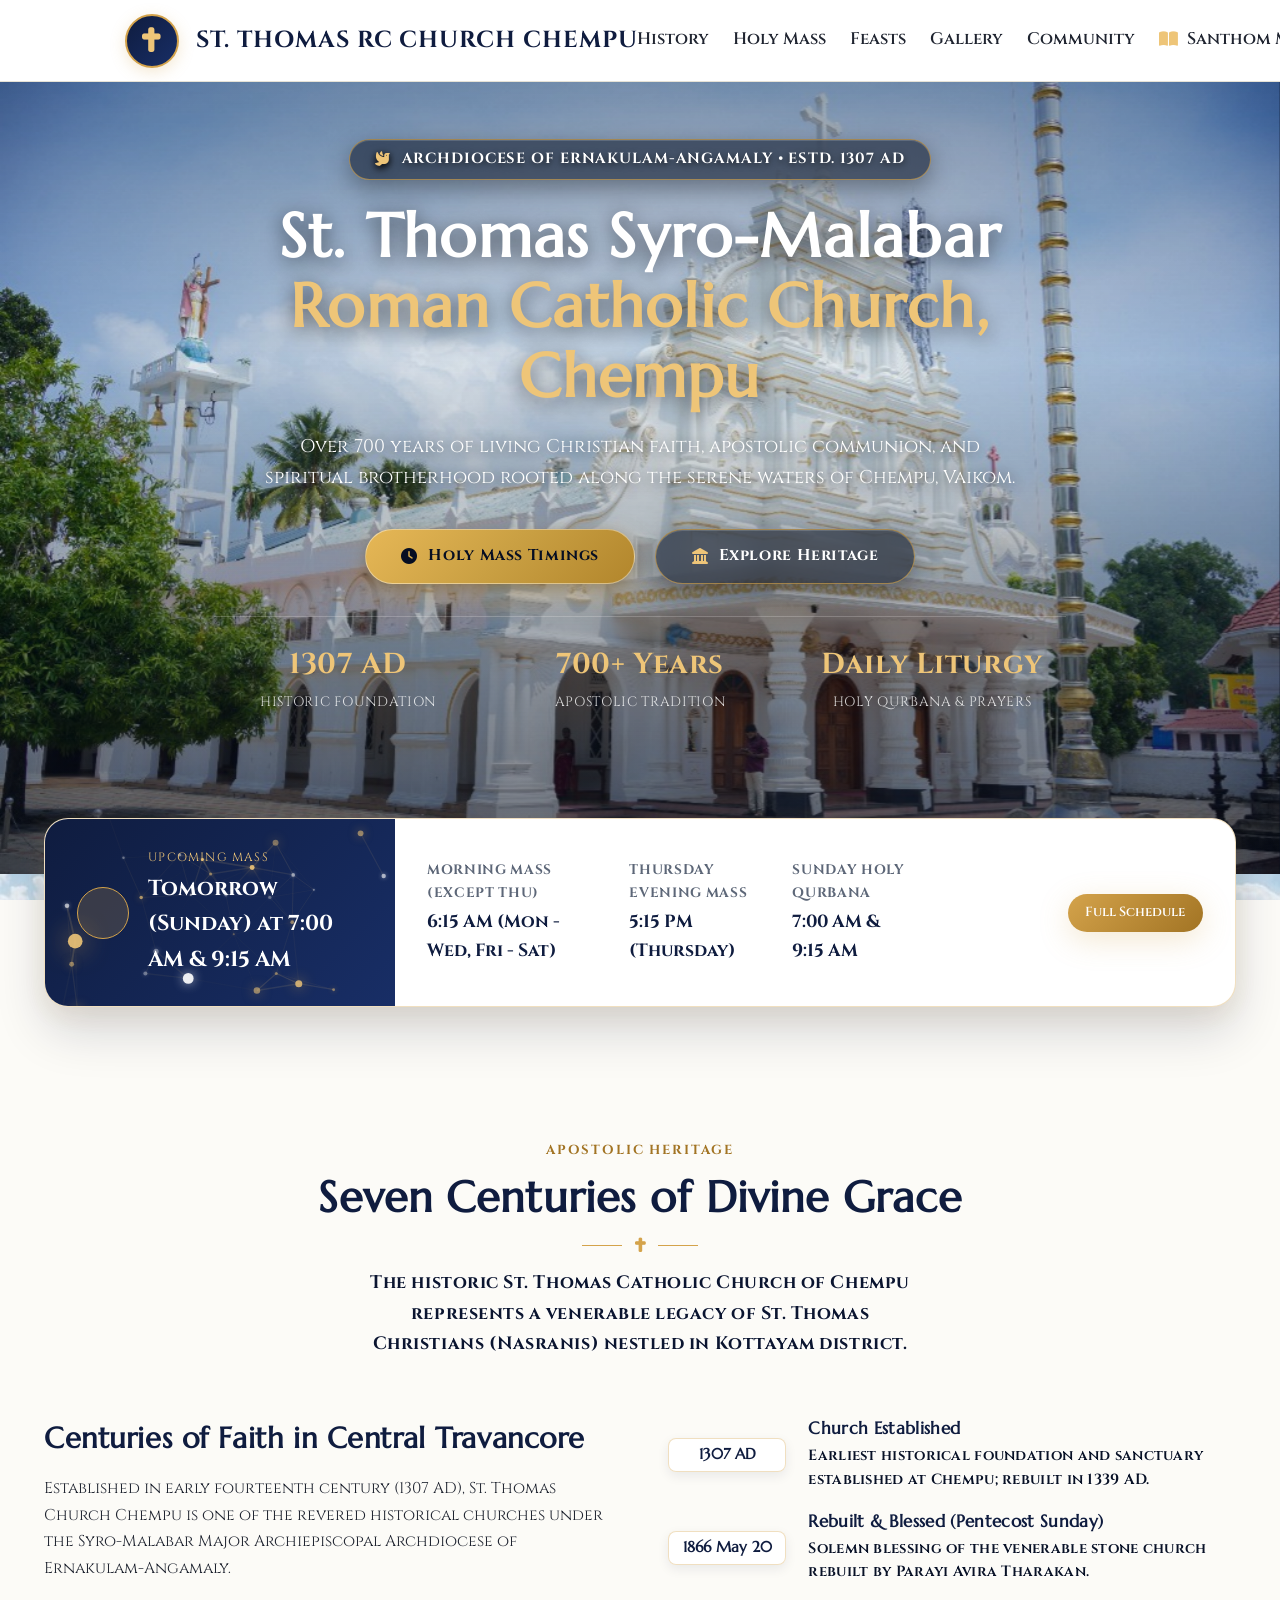
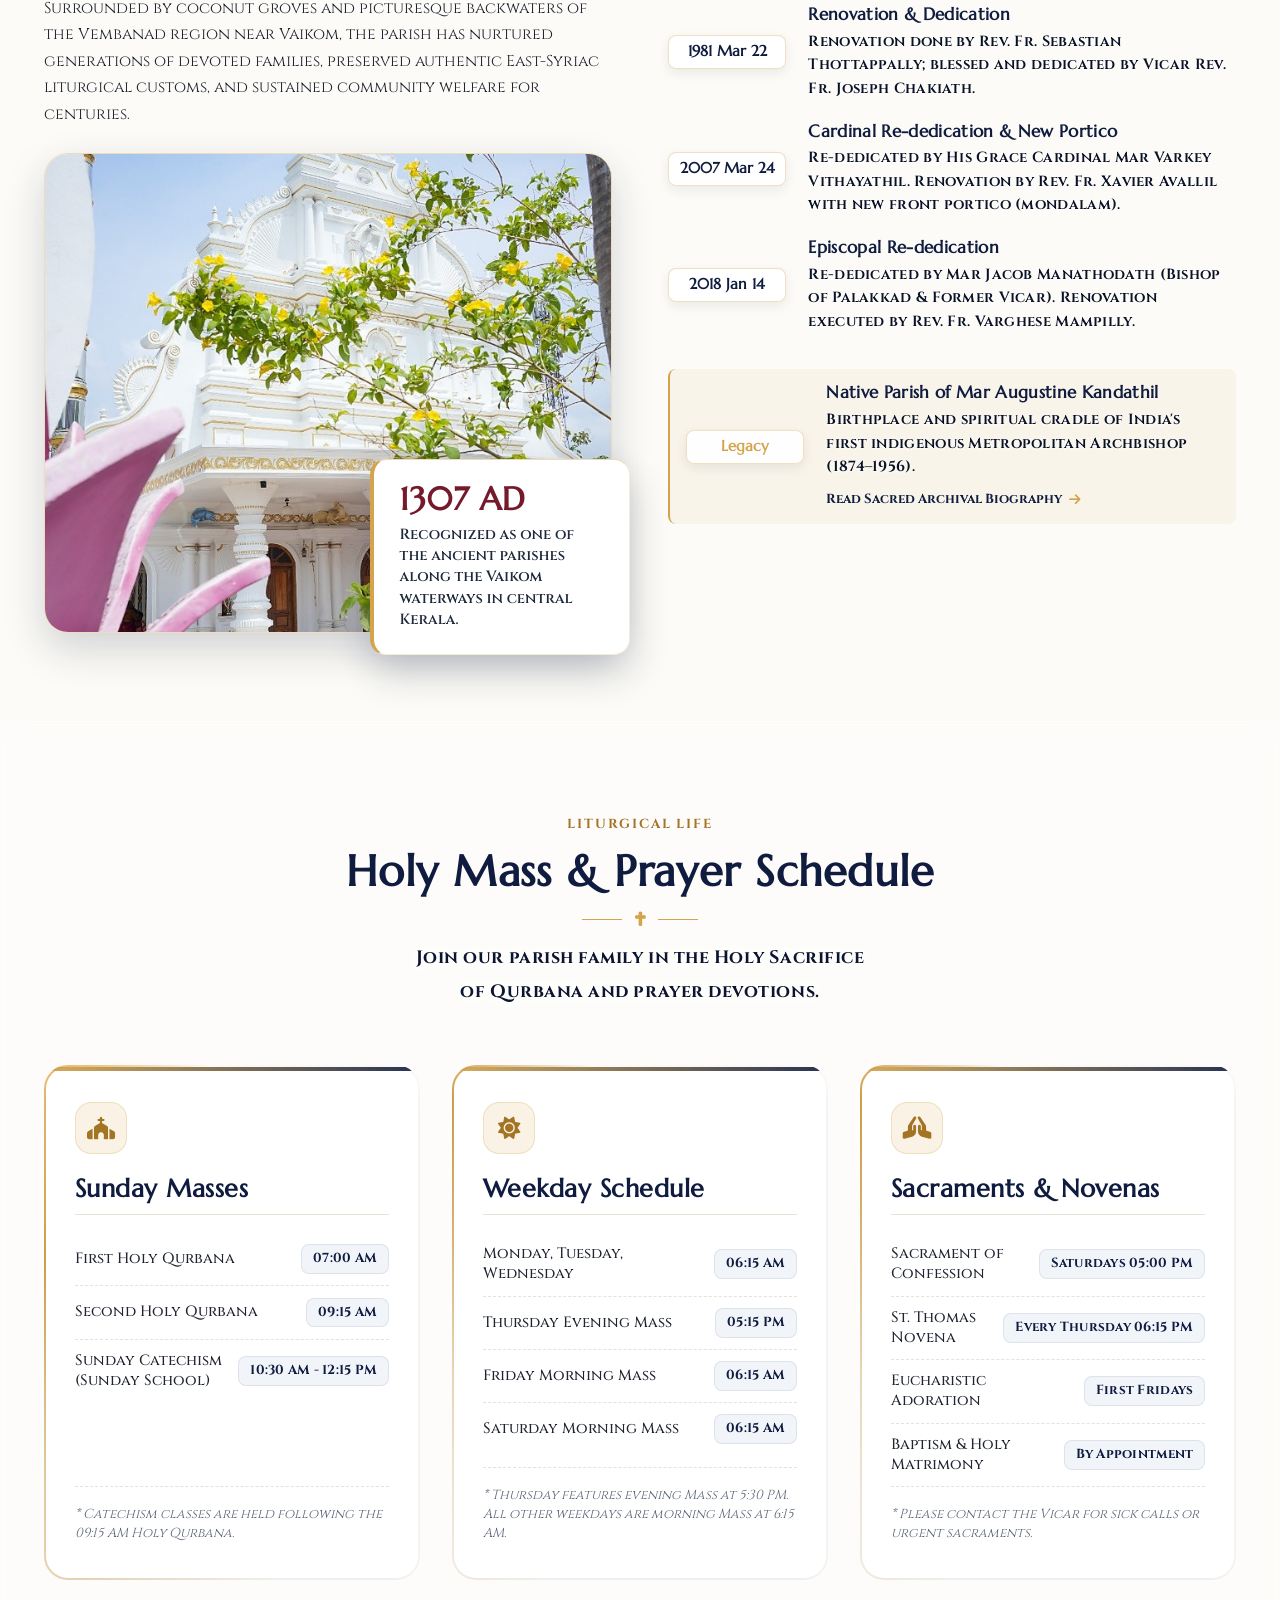
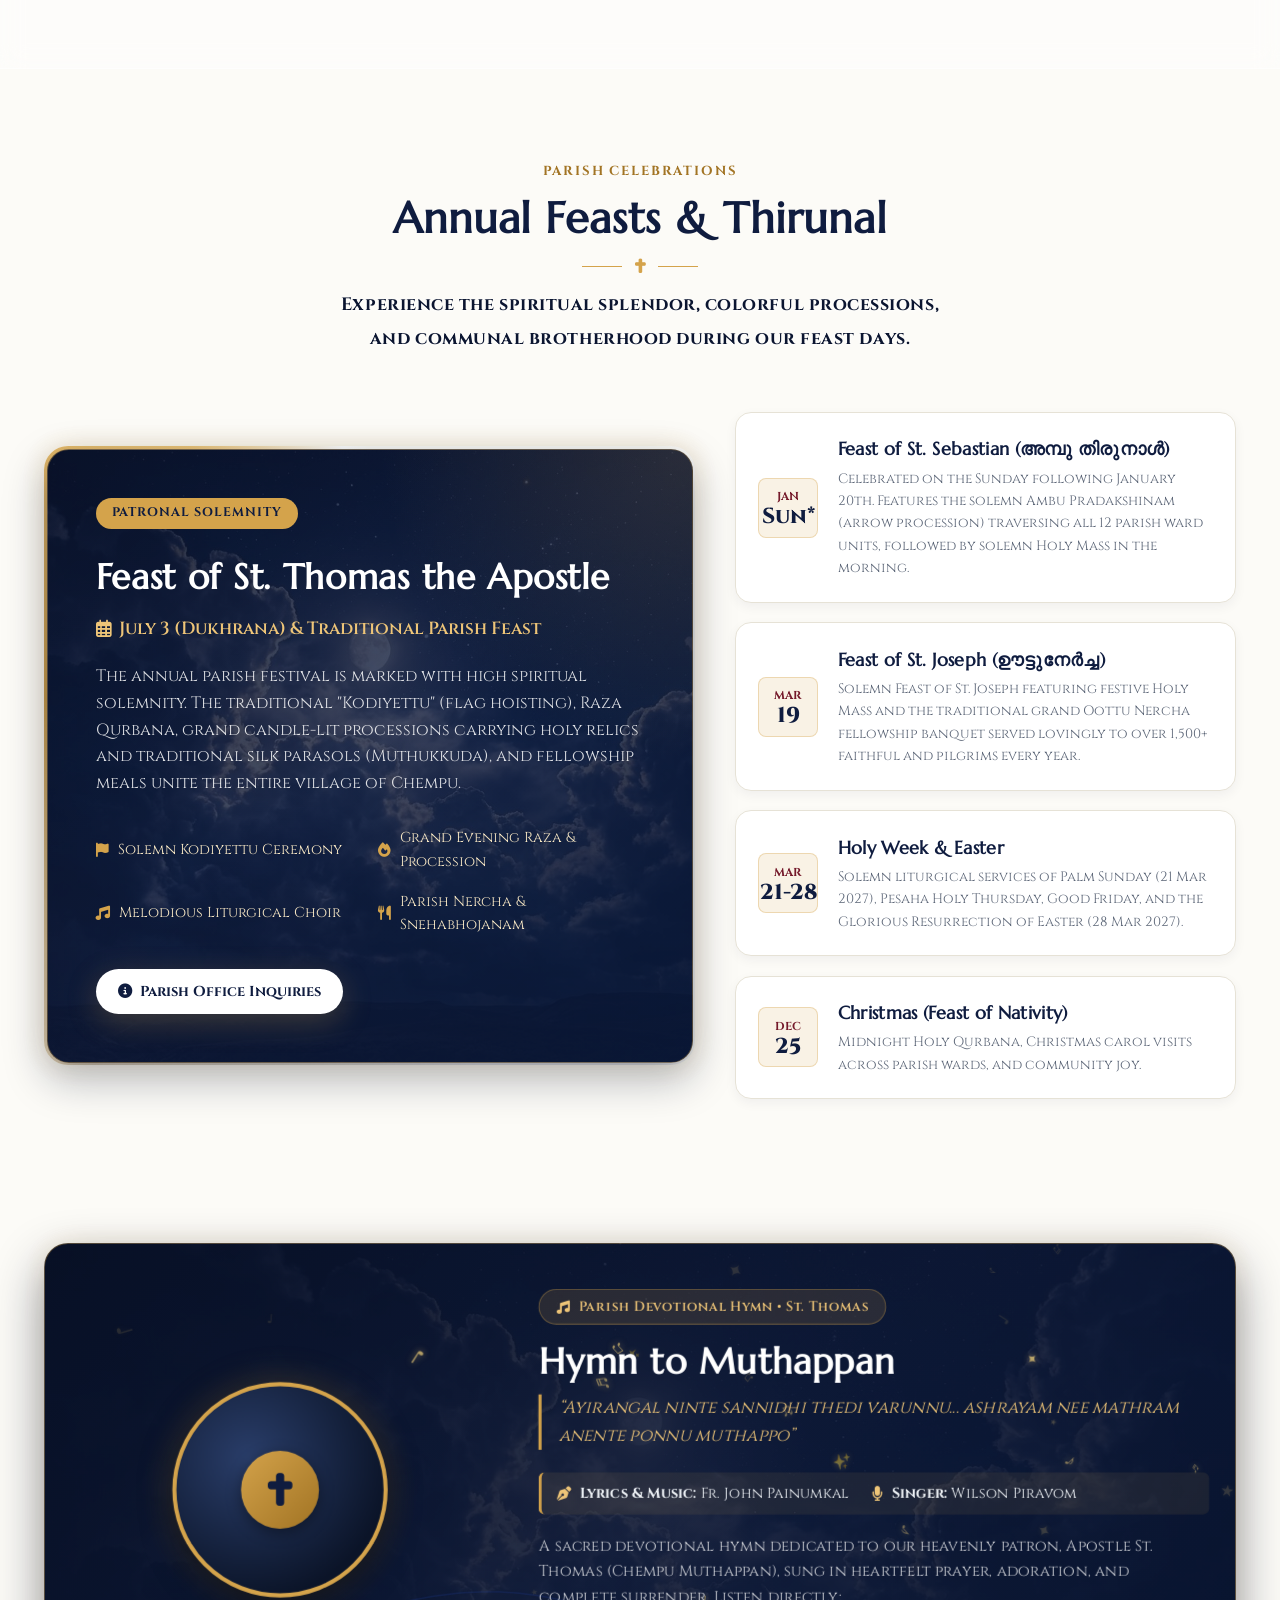
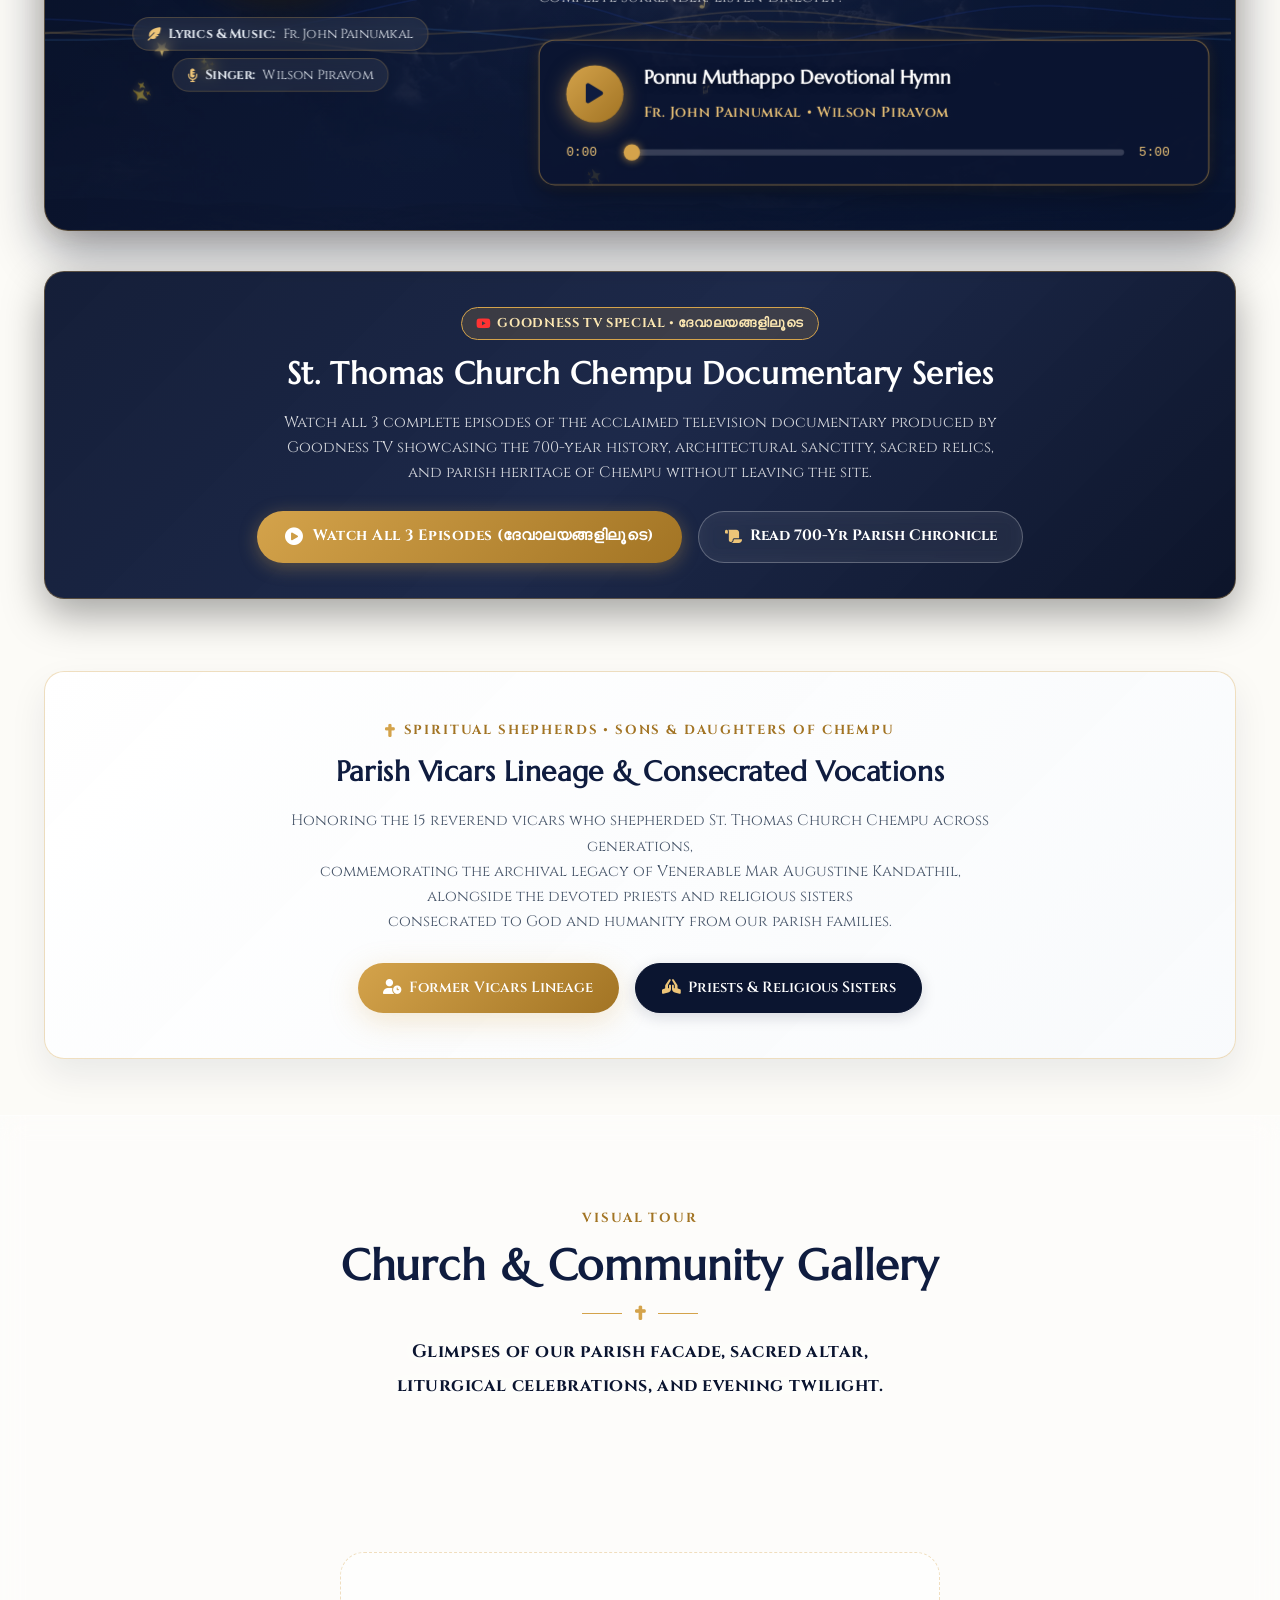
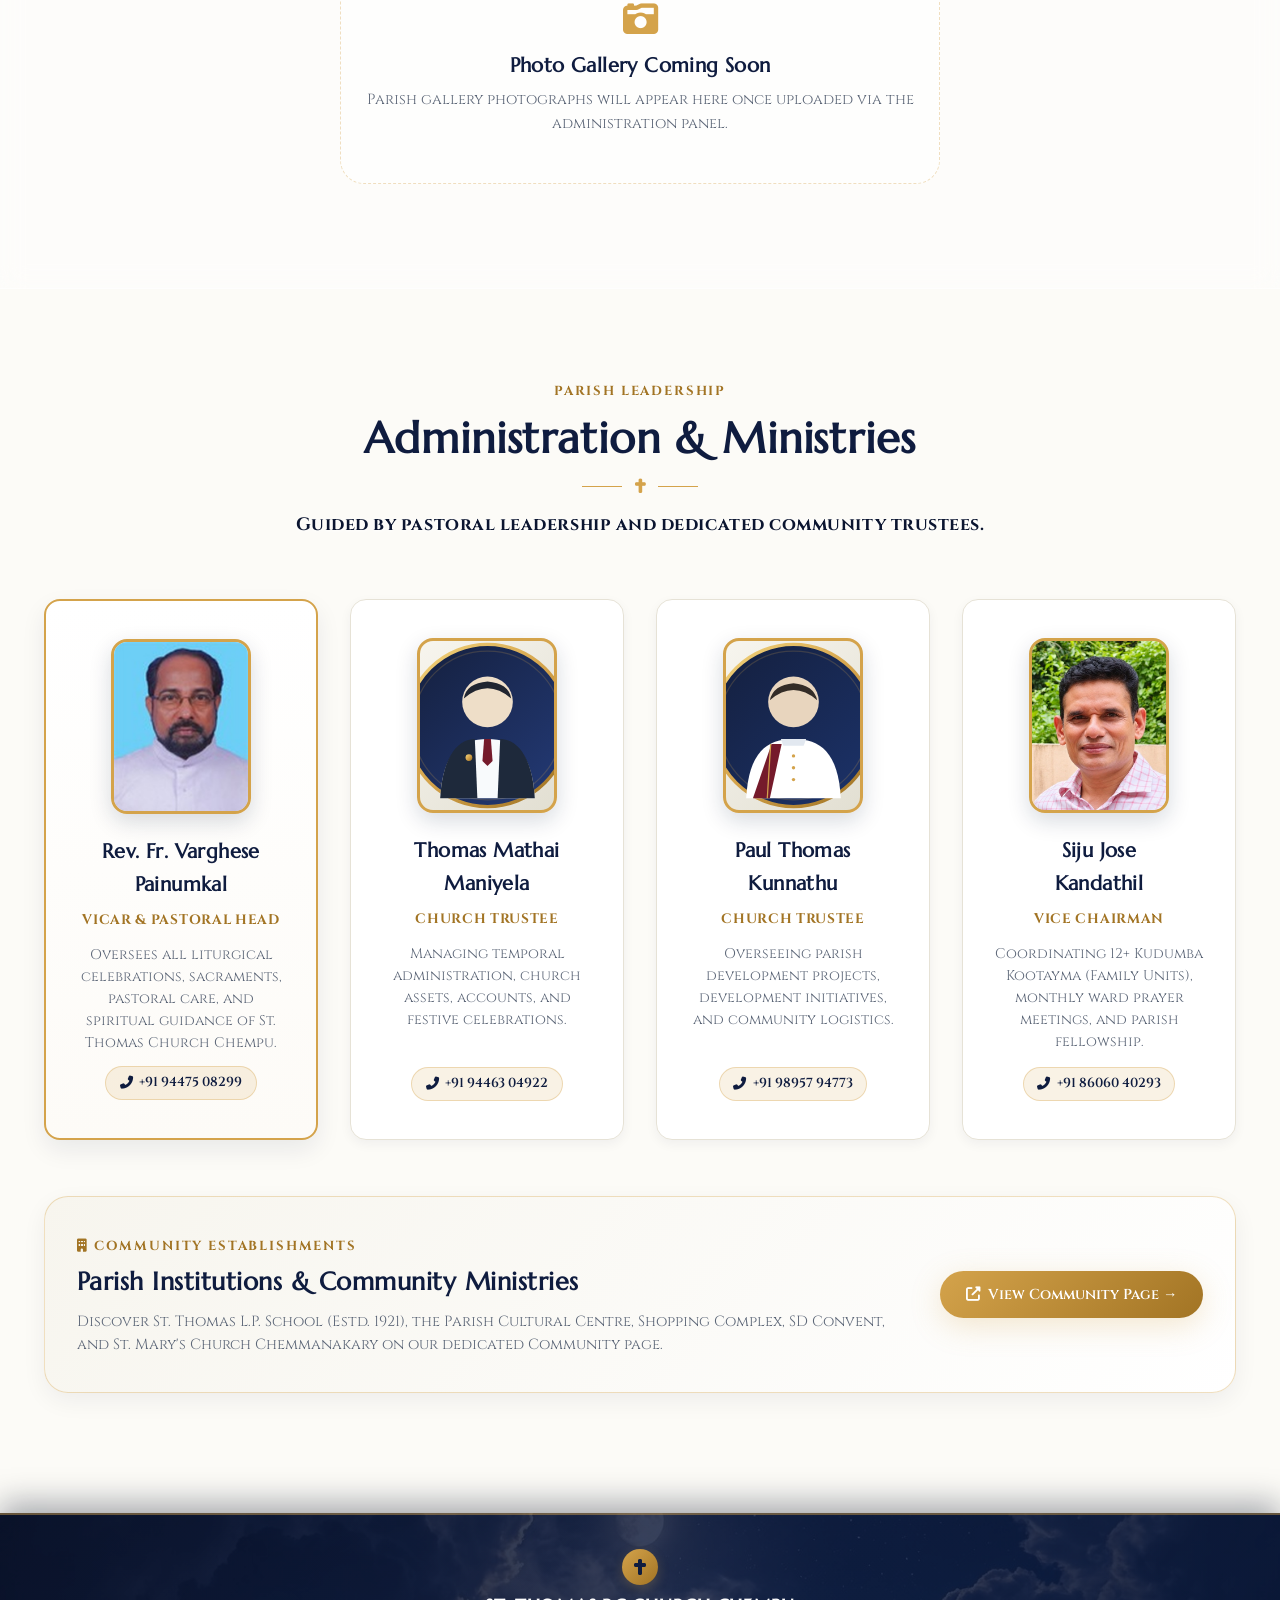
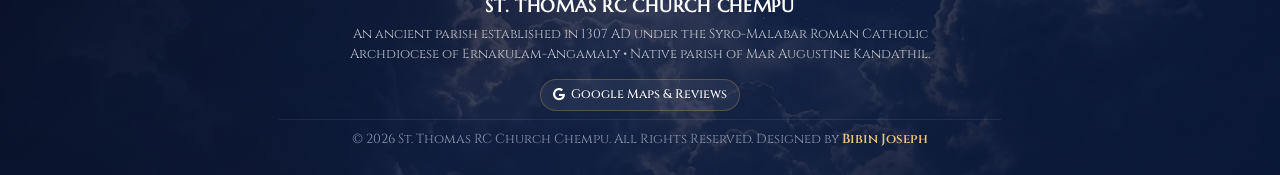
==== index.html @ 7280bea2 "Configure 16:9 responsive panoramic aspect-ratio for St. Mary's Chemmanakary church frame" ====
<!DOCTYPE html>
<html lang="en">
<head>
  <meta charset="UTF-8">
  <meta name="viewport" content="width=device-width, initial-scale=1.0">
  <title>St. Thomas Church Chempu | Syro-Malabar Roman Catholic Church (Est. 1307 AD)</title>
  <link rel="icon" type="image/svg+xml" href="assets/images/favicon.svg">
  <meta name="description" content="Official website of St. Thomas Syro-Malabar Roman Catholic Church, Chempu, Vaikom, Kottayam, Kerala. Discover our 700+ year heritage, Holy Mass timings, feasts, and parish community.">
  <meta name="keywords" content="St Thomas Church Chempu, Chempu Palli, Syro Malabar Roman Catholic Church Chempu, Vaikom church, Ernakulam Angamaly Archdiocese, Holy Mass timings Chempu, Mar Augustine Kandathil">
  <link rel="canonical" href="https://stthomasrcchurchchempu.in/">

  <!-- Open Graph & Social Cards for AI & Social Previews -->
  <meta property="og:type" content="website">
  <meta property="og:site_name" content="St. Thomas RC Church Chempu">
  <meta property="og:title" content="St. Thomas Church Chempu | Syro-Malabar Catholic Church (Estd. 1307 AD)">
  <meta property="og:description" content="Official website of St. Thomas Syro-Malabar Roman Catholic Church, Chempu, Vaikom, Kottayam, Kerala (Archdiocese of Ernakulam-Angamaly). Discover 700+ years of apostolic heritage, Holy Mass timings, and parish life.">
  <meta property="og:url" content="https://stthomasrcchurchchempu.in/">
  <meta property="og:image" content="https://stthomasrcchurchchempu.in/assets/images/st_thomas_chempu_church_facade_v3.jpg">
  <meta name="twitter:card" content="summary_large_image">
  <meta name="twitter:title" content="St. Thomas Church Chempu | Estd. 1307 AD">
  <meta name="twitter:description" content="Discover our 700+ years of living apostolic Christian faith, Holy Mass timings, feasts, and parish community along the serene waters of Chempu, Vaikom.">
  <meta name="twitter:image" content="https://stthomasrcchurchchempu.in/assets/images/st_thomas_chempu_church_facade_v3.jpg">

  <!-- AI & Search Engine Structured Data (JSON-LD Schema.org) -->
  <script type="application/ld+json">
  {
    "@context": "https://schema.org",
    "@graph": [
      {
        "@type": "Church",
        "@id": "https://stthomasrcchurchchempu.in/#church",
        "name": "St. Thomas Syro-Malabar Roman Catholic Church, Chempu",
        "alternateName": [
          "Chempu Palli",
          "St. Thomas Church Chempu",
          "ചെമ്പ് സെന്റ് തോമസ് പള്ളി",
          "Chempu Muthappan Church"
        ],
        "url": "https://stthomasrcchurchchempu.in/",
        "logo": "https://stthomasrcchurchchempu.in/assets/images/church_crest.png",
        "image": "https://stthomasrcchurchchempu.in/assets/images/st_thomas_chempu_church_facade_v3.jpg",
        "description": "Historical Syro-Malabar Catholic parish established in 1307 AD under the Archdiocese of Ernakulam-Angamaly, birthplace of Mar Augustine Kandathil, the first indigenous Metropolitan Archbishop of India.",
        "foundingDate": "1307",
        "telephone": "+91-4829-273176",
        "address": {
          "@type": "PostalAddress",
          "streetAddress": "Chempu P.O.",
          "addressLocality": "Vaikom",
          "addressRegion": "Kerala",
          "postalCode": "686615",
          "addressCountry": "IN"
        },
        "geo": {
          "@type": "GeoCoordinates",
          "latitude": "9.8055",
          "longitude": "76.3885"
        },
        "containedInPlace": {
          "@type": "AdministrativeArea",
          "name": "Archdiocese of Ernakulam-Angamaly"
        },
        "openingHoursSpecification": [
          {
            "@type": "OpeningHoursSpecification",
            "dayOfWeek": ["Sunday"],
            "opens": "06:30",
            "closes": "12:30",
            "description": "Sunday Holy Qurbana at 7:00 AM & 9:15 AM; Sunday School till 12:15 PM"
          },
          {
            "@type": "OpeningHoursSpecification",
            "dayOfWeek": ["Monday", "Tuesday", "Wednesday", "Friday", "Saturday"],
            "opens": "06:00",
            "closes": "07:30",
            "description": "Daily Holy Qurbana at 6:15 AM"
          },
          {
            "@type": "OpeningHoursSpecification",
            "dayOfWeek": ["Thursday"],
            "opens": "16:45",
            "closes": "19:00",
            "description": "Evening Holy Qurbana at 5:15 PM followed by Novena to Apostle St. Thomas at 6:15 PM"
          }
        ],
        "hasPart": [
          {
            "@type": "EducationalOrganization",
            "name": "St. Thomas LP School Chempu",
            "foundingDate": "1912"
          },
          {
            "@type": "Place",
            "name": "Sisters of the Destitute (SD) St. Joseph's Convent",
            "foundingDate": "1971"
          }
        ]
      },
      {
        "@type": "WebSite",
        "@id": "https://stthomasrcchurchchempu.in/#website",
        "url": "https://stthomasrcchurchchempu.in/",
        "name": "St. Thomas Church Chempu Official Portal",
        "publisher": {
          "@id": "https://stthomasrcchurchchempu.in/#church"
        },
        "inLanguage": ["en", "ml"]
      }
    ]
  }
  </script>

  <!-- Google Fonts (Curated Majestic Serifs & Modern Sans) -->
  <link rel="preconnect" href="https://fonts.googleapis.com">
  <link rel="preconnect" href="https://fonts.gstatic.com" crossorigin>
  <link href="https://fonts.googleapis.com/css2?family=Cinzel:wght@500;600;700;800;900&family=Cinzel+Decorative:wght@700&family=Cormorant+Garamond:ital,wght@0,500;0,600;0,700;1,400&family=EB+Garamond:ital,wght@0,500;0,600;0,700;1,400&family=Inter:wght@400;500;600;700&family=Lora:ital,wght@0,500;0,600;0,700;1,400&family=Marcellus&family=Merriweather:ital,wght@0,400;0,700;1,300&family=Montserrat:wght@400;500;600;700;800&family=Outfit:wght@400;500;600;700&family=Playfair+Display:ital,wght@0,600;0,700;0,800;1,400&family=Plus+Jakarta+Sans:wght@300;400;500;600;700&family=Poppins:wght@400;500;600;700&family=Raleway:wght@400;500;600;700&display=swap" rel="stylesheet">

  <!-- Font Awesome Icons -->
  <link rel="stylesheet" href="https://cdnjs.cloudflare.com/ajax/libs/font-awesome/6.5.1/css/all.min.css" integrity="sha512-DTOQO9RWCH3ppGqcWaEA1BIZOC6xxalwEsw9c2QQeAIftl+Vegovlnee1c9QX4TctnWMn13TZye+giMm8e2LwA==" crossorigin="anonymous" referrerpolicy="no-referrer" />

  <!-- Anti-cache meta headers -->
  <meta http-equiv="Cache-Control" content="no-cache, no-store, must-revalidate">
  <meta http-equiv="Pragma" content="no-cache">
  <meta http-equiv="Expires" content="0">

  <!-- Security Meta Headers -->
  <meta http-equiv="X-Content-Type-Options" content="nosniff">
  <meta http-equiv="X-XSS-Protection" content="1; mode=block">
  <meta name="referrer" content="strict-origin-when-cross-origin">

  <!-- Custom Stylesheets -->
  <link rel="stylesheet" href="assets/style.css?v=1795843900">
  <link rel="stylesheet" href="assets/themes.css?v=25">
</head>
<body class="index-page">

  <!-- Sticky Header -->
  <header class="main-header" id="mainHeader">
    <div class="container header-inner">
      <a href="#home" class="church-brand" aria-label="ST. THOMAS RC CHURCH CHEMPU">
        <div class="church-emblem">
          <i class="fas fa-cross"></i>
        </div>
        <div class="brand-text">
          <h1>ST. THOMAS RC CHURCH CHEMPU</h1>
        </div>
      </a>

      <!-- Desktop & Mobile Navigation Links -->
      <nav aria-label="Main Navigation">
        <ul class="nav-links" id="navLinks">
          <li><a href="#about">History</a></li>
          <li><a href="#mass-timings">Holy Mass</a></li>
          <li><a href="#feasts">Feasts</a></li>
          <li><a href="#gallery">Gallery</a></li>
          <li><a href="community">Community</a></li>
          <li><a href="magazine" title="Santhom Maria Parish Magazine"><i class="fas fa-book-open" style="margin-right: 5px; color: var(--gold-glow);"></i>Santhom Maria</a></li>
          <li><a href="contact">Contact</a></li>
        </ul>
      </nav>

      <div class="header-actions">
        <button class="mobile-nav-toggle" id="mobileNavToggle" aria-label="Toggle navigation menu">
          <i class="fas fa-bars"></i>
        </button>
      </div>
    </div>
  </header>

  <!-- Hero Section with Authentic Church Facade (Classic Original Full-Bleed View) -->
  <section class="hero-section" id="home">
    <img src="assets/images/st_thomas_chempu_church_facade.jpg" alt="St Thomas Syro-Malabar Roman Catholic Church Chempu Facade" class="hero-bg-media" id="live_hero_bg_media" loading="eager" fetchpriority="high" decoding="async">
    <div class="hero-overlay"></div>
    <div class="hero-content">
      <div class="hero-subtitle-badge" id="live_hero_badge">
        <i class="fas fa-dove"></i> Archdiocese of Ernakulam-Angamaly &bull; Estd. 1307 AD
      </div>
      <h2 class="hero-title" id="live_hero_title">
        St. Thomas Syro-Malabar <br><span>Roman Catholic Church, Chempu</span>
      </h2>
      <p class="hero-description" id="live_hero_desc">
        Over 700 years of living Christian faith, apostolic communion, and spiritual brotherhood rooted along the serene waters of Chempu, Vaikom.
      </p>
      <div class="hero-cta-group">
        <a href="#mass-timings" class="hero-pill-btn hero-pill-gold"><i class="fas fa-clock"></i> Holy Mass Timings</a>
        <a href="#about" class="hero-pill-btn hero-pill-glass"><i class="fas fa-landmark"></i> Explore Heritage</a>
      </div>

      <!-- Quick Stats -->
      <div class="hero-quick-stats">
        <div class="quick-stat-item">
          <h3 id="live_stat1_val">1307 AD</h3>
          <p id="live_stat1_lbl">Historic Foundation</p>
        </div>
        <div class="quick-stat-item">
          <h3 id="live_stat2_val">700+ Years</h3>
          <p id="live_stat2_lbl">Apostolic Tradition</p>
        </div>
        <div class="quick-stat-item">
          <h3 id="live_stat3_val">Daily Liturgy</h3>
          <p id="live_stat3_lbl">Holy Qurbana &amp; Prayers</p>
        </div>
      </div>
    </div>
  </section>

  <!-- Next Mass Ribbon Floating 3D Block (Landing Stage) -->
  <div class="container next-mass-ribbon-stage">
    <div class="next-mass-ribbon scroll-reveal anim-ribbon-drop" id="nextMass3dRibbon">
      <div class="next-mass-ribbon-glare"></div>
      <div class="ribbon-grid">
        <div class="ribbon-status" data-3d-dots="true">
          <canvas class="interactive-3d-dots-canvas"></canvas>
          <div class="status-icon-circle has-3d-canvas-content">
            <i class="fas fa-bell"></i>
          </div>
          <div class="has-3d-canvas-content">
            <div class="status-label" id="nextMassLabel">Next Liturgy</div>
            <div class="status-time" id="nextMassDisplay">Sunday: 7:00 AM &amp; 9:15 AM</div>
          </div>
        </div>
        <div class="ribbon-timings">
          <div class="timing-item-mini">
            <h4>Morning Mass (Except Thu)</h4>
            <p id="live_ribbon_daily">6:15 AM (Mon - Wed, Fri - Sat)</p>
          </div>
          <div class="timing-item-mini">
            <h4>Thursday Evening Mass</h4>
            <p id="live_ribbon_thu">5:30 PM (Every Thursday)</p>
          </div>
          <div class="timing-item-mini">
            <h4>Sunday Holy Qurbana</h4>
            <p id="live_ribbon_sunday">7:00 AM &amp;<br><span style="white-space: nowrap;">9:15 AM</span></p>
          </div>
        </div>
        <div class="ribbon-action">
          <a href="#mass-timings" class="btn-primary" style="padding: 0.5rem 1.1rem; font-size: 0.82rem;">Full Schedule</a>
        </div>
      </div>
    </div>
  </div>

  <!-- History & Heritage Section -->
  <section class="section-wrapper" id="about">
    <div class="container">
      <div class="section-title-wrap scroll-reveal">
        <span class="section-eyebrow" id="live_history_eyebrow">Apostolic Heritage</span>
        <h2 class="section-title" id="live_history_title">Seven Centuries of Divine Grace</h2>
        <div class="title-ornament">
          <span></span><i class="fas fa-cross"></i><span></span>
        </div>
        <p class="section-lead" id="live_history_lead" style="max-width: 780px; margin: 0 auto; line-height: 1.7; text-wrap: balance;">
          The historic St.&nbsp;Thomas Catholic Church of Chempu represents a venerable legacy of St.&nbsp;Thomas Christians (Nasranis) nestled in Kottayam district.
        </p>
      </div>

      <div class="history-layout" style="align-items: start;">
        <!-- Left Column: Intro Heading, Text, and Main Historic Image -->
        <div class="history-left-col scroll-reveal anim-history-image">
          <div class="history-intro-header" style="margin-bottom: 1.5rem;">
            <h3 style="font-size: 1.8rem; margin-bottom: 0.85rem; color: var(--primary-deep); font-family: var(--font-heading);">Centuries of Faith in Central Travancore</h3>
            <p id="live_history_p1" style="font-size: 0.98rem; line-height: 1.7; color: var(--text-dark); margin-bottom: 0.8rem;">
              Established in early fourteenth century (1307 AD), St. Thomas Church Chempu is one of the revered historical churches under the Syro-Malabar Major Archiepiscopal Archdiocese of Ernakulam-Angamaly.
            </p>
            <p id="live_history_p2" style="font-size: 0.98rem; line-height: 1.7; color: var(--text-dark); margin-bottom: 0;">
              Surrounded by coconut groves and picturesque backwaters of the Vembanad region near Vaikom, the parish has nurtured generations of devoted families, preserved authentic East-Syriac liturgical customs, and sustained community welfare for centuries.
            </p>
          </div>

          <div class="history-image-composition" id="history3dCard">
            <div class="history-3d-card-inner">
              <img src="assets/images/st_thomas_chempu_church_vertical.jpg" alt="Venerable white architectural pediment of St Thomas Church Chempu" class="history-main-img" id="live_history_img" loading="eager" decoding="async">
              <div class="history-3d-glare"></div>
              <div class="history-overlay-card">
                <h4>1307 AD</h4>
                <p>Recognized as one of the ancient parishes along the Vaikom waterways in central Kerala.</p>
              </div>
            </div>
          </div>
        </div>

        <!-- Right Column: Historical Chronology & Milestones -->
        <div class="history-text scroll-reveal anim-history-text" style="padding-top: 0.2rem;">
          <div class="history-milestones" style="margin-top: 0;">
            <div class="milestone-item">
              <span class="milestone-year">1307 AD</span>
              <div class="milestone-info">
                <h5>Church Established</h5>
                <p>Earliest historical foundation and sanctuary established at Chempu; rebuilt in 1339 AD.</p>
              </div>
            </div>
            <div class="milestone-item">
              <span class="milestone-year">1866 May 20</span>
              <div class="milestone-info">
                <h5>Rebuilt &amp; Blessed (Pentecost Sunday)</h5>
                <p>Solemn blessing of the venerable stone church rebuilt by Parayi Avira Tharakan.</p>
              </div>
            </div>
            <div class="milestone-item">
              <span class="milestone-year">1981 Mar 22</span>
              <div class="milestone-info">
                <h5>Renovation &amp; Dedication</h5>
                <p>Renovation done by Rev. Fr. Sebastian Thottappally; blessed and dedicated by Vicar Rev. Fr. Joseph Chakiath.</p>
              </div>
            </div>
            <div class="milestone-item">
              <span class="milestone-year">2007 Mar 24</span>
              <div class="milestone-info">
                <h5>Cardinal Re-dedication &amp; New Portico</h5>
                <p>Re-dedicated by His Grace Cardinal Mar Varkey Vithayathil. Renovation by Rev. Fr. Xavier Avallil with new front portico (mondalam).</p>
              </div>
            </div>
            <div class="milestone-item">
              <span class="milestone-year">2018 Jan 14</span>
              <div class="milestone-info">
                <h5>Episcopal Re-dedication</h5>
                <p>Re-dedicated by Mar Jacob Manathodath (Bishop of Palakkad &amp; Former Vicar). Renovation executed by Rev. Fr. Varghese Mampilly.</p>
              </div>
            </div>
            <div class="milestone-item" style="border-left: 2px solid var(--gold-primary); padding-left: 1rem; margin-top: 1rem; background: rgba(212, 163, 75, 0.08); border-radius: 8px; padding: 0.8rem 1rem;">
              <span class="milestone-year" style="color: var(--gold-primary); font-weight: 700;">Legacy</span>
              <div class="milestone-info">
                <h5>Native Parish of Mar Augustine Kandathil</h5>
                <p style="margin-bottom: 0.4rem;">Birthplace and spiritual cradle of India's first indigenous Metropolitan Archbishop (1874&ndash;1956).</p>
                <a href="clergy.html#archbishop" style="display: inline-flex; align-items: center; gap: 0.4rem; color: var(--primary-deep); font-weight: 700; font-size: 0.82rem; text-decoration: none;">
                  Read Sacred Archival Biography <i class="fas fa-arrow-right" style="color: var(--gold-primary);"></i>
                </a>
              </div>
            </div>
          </div>
        </div>
      </div>
    </div>
  </section>

  <!-- Holy Mass & Liturgy Schedule Section -->
  <section class="section-wrapper bg-alt" id="mass-timings">
    <div class="container">
      <div class="section-title-wrap scroll-reveal">
        <span class="section-eyebrow">Liturgical Life</span>
        <h2 class="section-title">Holy Mass &amp; Prayer Schedule</h2>
        <div class="title-ornament">
          <span></span><i class="fas fa-cross"></i><span></span>
        </div>
        <p class="section-lead">Join our parish family in the Holy Sacrifice of Qurbana and prayer devotions.</p>
      </div>

      <div class="mass-cards-grid">
        <!-- Sunday Liturgy -->
        <div class="mass-card-3d-wrapper highlight scroll-reveal anim-mass-cascade" data-reveal-delay="0">
          <div class="mass-card">
            <div class="mass-card-glare"></div>
            <div class="mass-icon"><i class="fas fa-church"></i></div>
            <h3>Sunday Masses</h3>
            <ul class="mass-schedule-list">
              <li>
                <span>First Holy Qurbana</span>
                <span class="mass-time" id="live_mass_sun1">07:00 AM</span>
              </li>
              <li>
                <span>Second Holy Qurbana</span>
                <span class="mass-time" id="live_mass_sun2">09:15 AM</span>
              </li>
              <li>
                <span>Sunday Catechism (Sunday School)</span>
                <span class="mass-time" id="live_mass_catechism">10:30 AM - 12:15 PM</span>
              </li>
            </ul>
            <p class="mass-note">* Catechism classes are held following the 09:15 AM Holy Qurbana.</p>
          </div>
        </div>

        <!-- Weekday Liturgy -->
        <div class="mass-card-3d-wrapper scroll-reveal anim-mass-cascade" data-reveal-delay="150">
          <div class="mass-card">
            <div class="mass-card-glare"></div>
            <div class="mass-icon"><i class="fas fa-sun"></i></div>
            <h3>Weekday Schedule</h3>
            <ul class="mass-schedule-list">
              <li>
                <span>Monday, Tuesday, Wednesday</span>
                <span class="mass-time" id="live_mass_weekday1">06:15 AM</span>
              </li>
              <li>
                <span>Thursday Evening Mass</span>
                <span class="mass-time" id="live_mass_thu">05:30 PM</span>
              </li>
              <li>
                <span>Friday Morning Mass</span>
                <span class="mass-time" id="live_mass_fri">06:15 AM</span>
              </li>
              <li>
                <span>Saturday Morning Mass</span>
                <span class="mass-time" id="live_mass_sat">06:15 AM</span>
              </li>
            </ul>
            <p class="mass-note">* Thursday features evening Mass at 5:30 PM. All other weekdays are morning Mass at 6:15 AM.</p>
          </div>
        </div>

        <!-- Sacraments & Devotions -->
        <div class="mass-card-3d-wrapper scroll-reveal anim-mass-cascade" data-reveal-delay="300">
          <div class="mass-card">
            <div class="mass-card-glare"></div>
            <div class="mass-icon"><i class="fas fa-hands-praying"></i></div>
            <h3>Sacraments &amp; Novenas</h3>
            <ul class="mass-schedule-list">
              <li>
                <span>Sacrament of Confession</span>
                <span class="mass-time" id="live_mass_confession">Saturdays 05:00 PM</span>
              </li>
              <li>
                <span>St. Thomas Novena</span>
                <span class="mass-time" id="live_mass_novena">Every Thursday 06:15 PM</span>
              </li>
              <li>
                <span>Eucharistic Adoration</span>
                <span class="mass-time">First Fridays</span>
              </li>
              <li>
                <span>Baptism &amp; Holy Matrimony</span>
                <span class="mass-time">By Appointment</span>
              </li>
            </ul>
            <p class="mass-note">* Please contact the Vicar for sick calls or urgent sacraments.</p>
          </div>
        </div>
      </div>
    </div>
  </section>

  <!-- Feasts & Festivals Section -->
  <section class="section-wrapper" id="feasts">
    <div class="container">
      <div class="section-title-wrap scroll-reveal">
        <span class="section-eyebrow">Parish Celebrations</span>
        <h2 class="section-title">Annual Feasts &amp; Thirunal</h2>
        <div class="title-ornament">
          <span></span><i class="fas fa-cross"></i><span></span>
        </div>
        <p class="section-lead">Experience the spiritual splendor, colorful processions, and communal brotherhood during our feast days.</p>
      </div>

      <div class="festivals-layout">
        <!-- Main Featured Feast with Running Golden Border & 3D Interactive Tilt -->
        <div class="featured-festival-wrapper scroll-reveal anim-feast-lead" id="feastFeatured3dCard">
          <div class="featured-festival-card">
            <div class="featured-festival-card-glare"></div>
            <canvas id="feast3dDotsCanvas" class="featured-feast-3d-canvas"></canvas>
            <div class="featured-festival-content">
              <span class="fest-badge">Patronal Solemnity</span>
              <h3 id="live_feast_main_name">Feast of St. Thomas the Apostle</h3>
              <div class="fest-date-tag" id="live_feast_main_date">
                <i class="far fa-calendar-alt"></i> July 3 (Dukhrana) &amp; Traditional Parish Thirunal
              </div>
              <p id="live_feast_main_desc">
                The annual parish festival is marked with high spiritual solemnity. The traditional "Kodiyettu" (flag hoisting), Raza Qurbana, grand candle-lit processions carrying holy relics and traditional silk parasols (Muthukkuda), and fellowship meals unite the entire village of Chempu.
              </p>
              <div class="fest-features" id="live_fest_features">
                <div class="fest-feat-item"><i class="fas fa-flag"></i> Solemn Kodiyettu Ceremony</div>
                <div class="fest-feat-item"><i class="fas fa-fire"></i> Grand Evening Raza &amp; Procession</div>
                <div class="fest-feat-item"><i class="fas fa-music"></i> Melodious Liturgical Choir</div>
                <div class="fest-feat-item"><i class="fas fa-utensils"></i> Parish Nercha &amp; Snehabhojanam</div>
              </div>
              <a href="contact.html" class="btn-primary" style="background:#fff; color:var(--primary-deep); font-weight:700;"><i class="fas fa-info-circle"></i> Parish Office Inquiries</a>
            </div>
          </div>
        </div>

        <!-- Other Celebrations (Rendered dynamically from Admin CMS) -->
        <div class="other-feasts-list scroll-reveal anim-feast-item" id="other-feasts-container" data-reveal-delay="150">
          <div class="feast-mini-card">
            <div class="feast-date-box">
              <span class="date-box-month">Jan</span>
              <span class="date-box-day">Sun*</span>
            </div>
            <div class="feast-mini-info">
              <h4>Feast of St. Sebastian (അമ്പു തിരുനാൾ)</h4>
              <p>Celebrated on the Sunday following January 20th. Features the solemn Ambu Pradakshinam (arrow procession) traversing all 12 parish ward units, followed by solemn Holy Mass in the morning.</p>
            </div>
          </div>

          <div class="feast-mini-card">
            <div class="feast-date-box">
              <span class="date-box-month">Mar</span>
              <span class="date-box-day">19</span>
            </div>
            <div class="feast-mini-info">
              <h4>Feast of St. Joseph (ഊട്ടുനേർച്ച)</h4>
              <p>Solemn Feast of St. Joseph featuring festive Holy Mass and the traditional grand Oottu Nercha fellowship banquet served lovingly to over 1,500+ faithful and pilgrims every year.</p>
            </div>
          </div>

          <div class="feast-mini-card">
            <div class="feast-date-box">
              <span class="date-box-month">Apr</span>
              <span class="date-box-day">Pass</span>
            </div>
            <div class="feast-mini-info">
              <h4>Holy Week &amp; Easter</h4>
              <p>Solemn liturgical services of Pesaha, Passion Friday, and Glorious Easter Resurrection.</p>
            </div>
          </div>

          <div class="feast-mini-card">
            <div class="feast-date-box">
              <span class="date-box-month">Dec</span>
              <span class="date-box-day">25</span>
            </div>
            <div class="feast-mini-info">
              <h4>Christmas</h4>
              <p>Midnight Holy Qurbana, Christmas carol visits across parish wards, and community joy.</p>
            </div>
          </div>
        </div>
      </div>
    </div>
  </section>

  <!-- Dedicated Parish Devotional Hymn Player -->
  <section class="section-wrapper" id="devotional-hymn" style="padding-top: 3.5rem; padding-bottom: 2rem;">
    <div class="container">
      <div class="devotional-hymn-card scroll-reveal" id="devotionalHymnCard">
        <canvas class="hymn-visualizer-canvas" id="hymnVisualizerCanvas"></canvas>
        <div class="devotional-hymn-glare" id="devotionalHymnGlare"></div>
        <div class="devotional-hymn-grid">
          <!-- Left: 3D Floating Sacred Vinyl Emblem -->
          <div class="devotional-art-wrapper">
            <div class="devotional-disc-visual" id="hymnDiscVisual">
              <div class="devotional-disc-center">
                <i class="fas fa-cross"></i>
              </div>
            </div>
            <!-- Credits Pill below Vinyl (Desktop View) -->
            <div class="devotional-credits-pills devotional-credits-desktop">
              <span class="credit-pill"><i class="fas fa-feather-alt"></i> <strong>Lyrics &amp; Music:</strong> Fr. John Painumkal</span>
              <span class="credit-pill"><i class="fas fa-microphone-alt"></i> <strong>Singer:</strong> Wilson Piravom</span>
            </div>
          </div>

          <!-- Right: Track Details & Interactive Player -->
          <div class="devotional-content-wrapper">
            <div class="devotional-hymn-badge">
              <i class="fas fa-music"></i> Parish Devotional Hymn &bull; St. Thomas
            </div>
            <h3 class="devotional-hymn-title">Hymn to Muthappan</h3>
            <div class="devotional-hymn-quote">
              &ldquo;Ayirangal ninte sannidhi thedi varunnu... ashrayam nee mathram anente ponnu muthappo&rdquo;
            </div>
            
            <div class="devotional-meta-bar">
              <div class="meta-item"><i class="fas fa-pen-nib"></i> <span><strong>Lyrics &amp; Music:</strong> Fr. John Painumkal</span></div>
              <div class="meta-item"><i class="fas fa-microphone"></i> <span><strong>Singer:</strong> Wilson Piravom</span></div>
            </div>

            <p class="devotional-hymn-desc">
              A sacred devotional hymn dedicated to our heavenly patron, Apostle St. Thomas (Chempu Muthappan), sung in heartfelt prayer, adoration, and complete surrender. Listen directly:
            </p>

            <!-- Custom Clean HTML5 Audio Player -->
            <div class="devotional-player-controls">
              <audio id="muthappanAudio" preload="metadata" src="assets/audio/muthappan_devotional_song.mp3"></audio>
              
              <div class="devotional-play-row">
                <button type="button" class="devotional-play-btn" id="muthappanPlayBtn" aria-label="Play Devotional Hymn">
                  <i class="fas fa-play" id="muthappanPlayIcon"></i>
                </button>
                <div class="devotional-track-meta">
                  <h5>Ponnu Muthappo Devotional Hymn</h5>
                  <span>Fr. John Painumkal &bull; Wilson Piravom</span>
                </div>
              </div>

              <div class="devotional-progress-wrapper">
                <span class="devotional-time" id="muthappanCurrentTime">0:00</span>
                <input type="range" class="devotional-progress-bar" id="muthappanProgressBar" value="0" min="0" max="100" step="0.1" aria-label="Audio progress">
                <span class="devotional-time" id="muthappanDuration">0:00</span>
              </div>
            </div>
          </div>
        </div>
      </div>
    </div>
  </section>

  <!-- Documentary Series Gateway Card (Direct Link to history.html#documentary) -->
  <section class="section-wrapper" id="documentary-gateway" style="padding-top: 0.5rem; padding-bottom: 2rem;">
    <div class="container">
      <div class="community-cta-box scroll-reveal anim-admin-card" style="margin: 0; background: linear-gradient(135deg, rgba(11, 21, 48, 0.96) 0%, rgba(15, 28, 63, 0.94) 50%, rgba(8, 16, 38, 0.98) 100%); border: 1.5px solid var(--border-gold, rgba(212, 163, 75, 0.45)); box-shadow: 0 16px 40px rgba(0, 0, 0, 0.35); text-align: center; border-radius: 20px; padding: 2.2rem 2rem; color: #ffffff;">
        <span class="section-eyebrow" style="margin-bottom: 0.6rem; display: inline-flex; align-items: center; gap: 0.4rem; color: #fce7b2; background: rgba(212, 163, 75, 0.18); border: 1px solid var(--gold-primary); padding: 0.3rem 0.9rem; border-radius: 999px; font-family: var(--font-accent); font-size: 0.8rem; letter-spacing: 0.05em; text-transform: uppercase;">
          <i class="fab fa-youtube" style="color: #ff3333;"></i> Goodness TV Special &bull; ദേവാലയങ്ങളിലൂടെ
        </span>
        <h3 style="font-family: var(--font-heading); font-size: clamp(1.4rem, 2.4vw, 1.95rem); color: #ffffff; margin-bottom: 0.6rem;">
          St. Thomas Church Chempu Documentary Series
        </h3>
        <p style="font-family: var(--font-body); font-size: 0.95rem; color: rgba(255, 255, 255, 0.82); max-width: 740px; margin: 0 auto 1.6rem; line-height: 1.65; text-align: center;">
          Watch all 3 complete episodes of the acclaimed television documentary produced by Goodness TV showcasing the 700-year history, architectural sanctity, sacred relics, and parish heritage of Chempu without leaving the site.
        </p>
        <div style="display: flex; justify-content: center; gap: 1rem; flex-wrap: wrap;">
          <a href="history.html#documentary" class="btn-primary" style="padding: 0.8rem 1.8rem; font-size: 0.94rem; display: inline-flex; align-items: center; gap: 0.6rem; text-decoration: none; border-radius: 999px; font-family: var(--font-accent); font-weight: 700; letter-spacing: 0.03em; box-shadow: 0 4px 18px rgba(212, 163, 75, 0.35);">
            <i class="fas fa-play-circle" style="font-size: 1.1rem;"></i> Watch All 3 Episodes (ദേവാലയങ്ങളിലൂടെ)
          </a>
          <a href="history.html" class="btn-secondary" style="padding: 0.8rem 1.6rem; font-size: 0.94rem; display: inline-flex; align-items: center; gap: 0.5rem; background: rgba(255, 255, 255, 0.1); color: #ffffff !important; border: 1.5px solid rgba(255, 255, 255, 0.25); text-decoration: none; border-radius: 999px; font-family: var(--font-accent); font-weight: 700;">
            <i class="fas fa-scroll" style="color: var(--gold-glow);"></i> Read 700-Yr Parish Chronicle
          </a>
        </div>
      </div>
    </div>
  </section>

  <!-- Clergy & Consecrated Vocations Showcase Teaser -->
  <section class="section-wrapper" id="clergy-teaser" style="padding: 2.5rem 0 3.5rem;">
    <div class="container">
      <div class="community-cta-box scroll-reveal anim-admin-card" style="margin: 0; background: linear-gradient(135deg, rgba(255, 255, 255, 0.96), rgba(248, 250, 252, 0.94)); border: 1.5px solid rgba(212, 163, 75, 0.35); box-shadow: 0 16px 36px rgba(10, 20, 47, 0.08); text-align: center; border-radius: 20px; padding: 2.8rem 2rem;">
        <span class="section-eyebrow" style="margin-bottom: 0.5rem; display: inline-flex; align-items: center; gap: 0.4rem;">
          <i class="fas fa-cross" style="color: var(--gold-primary);"></i> Spiritual Shepherds &bull; Sons &amp; Daughters of Chempu
        </span>
        <h3 style="font-family: var(--font-heading); font-size: clamp(1.4rem, 2.2vw, 1.85rem); color: var(--primary-deep); margin-bottom: 0.8rem;">
          Parish Vicars Lineage &amp; Consecrated Vocations
        </h3>
        <p style="font-family: var(--font-body); font-size: 0.95rem; color: #475569; max-width: 720px; margin: 0 auto 1.8rem; line-height: 1.65; text-align: center;">
          Honoring the 15 reverend vicars who shepherded St. Thomas Church Chempu across generations,<br>
          commemorating the archival legacy of Venerable Mar Augustine Kandathil,<br>
          alongside the devoted priests and religious sisters<br>
          consecrated to God and humanity from our parish families.
        </p>
        <div style="display: flex; justify-content: center; gap: 1rem; flex-wrap: wrap;">
          <a href="clergy.html#former-vicars" class="btn-primary" style="padding: 0.75rem 1.6rem; font-size: 0.92rem; display: inline-flex; align-items: center; gap: 0.5rem; text-decoration: none; border-radius: 999px;">
            <i class="fas fa-user-clock"></i> Former Vicars Lineage
          </a>
          <a href="clergy.html#vocations" class="btn-secondary" style="padding: 0.75rem 1.6rem; font-size: 0.92rem; display: inline-flex; align-items: center; gap: 0.5rem; background: #0b1530; color: #ffffff !important; border: 1.5px solid #0b1530; text-decoration: none; border-radius: 999px; box-shadow: 0 4px 15px rgba(11, 21, 48, 0.15);">
            <i class="fas fa-praying-hands" style="color: var(--gold-glow);"></i> <span style="color: #ffffff !important; font-weight: 600;">Priests &amp; Religious Sisters</span>
          </a>
        </div>
      </div>
    </div>
  </section>

  <!-- Photo Gallery Section with Real & Atmospheric Imagery -->
  <section class="section-wrapper bg-alt" id="gallery">
    <div class="container">
      <div class="section-title-wrap scroll-reveal">
        <span class="section-eyebrow">Visual Tour</span>
        <h2 class="section-title">Church &amp; Community Gallery</h2>
        <div class="title-ornament">
          <span></span><i class="fas fa-cross"></i><span></span>
        </div>
        <p class="section-lead">Glimpses of our parish facade, sacred altar, liturgical celebrations, and evening twilight.</p>
      </div>

      <!-- Filter Tabs -->
      <div class="gallery-controls scroll-reveal" data-reveal-delay="100">
        <button class="gallery-btn active" data-filter="all">All Photos</button>
        <button class="gallery-btn" data-filter="facade">Church Facade</button>
        <button class="gallery-btn" data-filter="altar">Sacred Altar</button>
        <button class="gallery-btn" data-filter="thirunal">Thirunal &amp; Liturgy</button>
      </div>

      <div class="gallery-grid" id="galleryGrid">
        <!-- Dynamically rendered via CMS photo uploads -->
      </div>
    </div>
  </section>

  <!-- Parish Administration & Organizations -->
  <section class="section-wrapper" id="administration">
    <div class="container">
      <div class="section-title-wrap scroll-reveal">
        <span class="section-eyebrow">Parish Leadership</span>
        <h2 class="section-title">Administration &amp; Ministries</h2>
        <div class="title-ornament">
          <span></span><i class="fas fa-cross"></i><span></span>
        </div>
        <p class="section-lead">Guided by pastoral leadership and dedicated community trustees.</p>
      </div>

      <div class="admin-grid">
        <!-- 1. Present Vicar -->
        <div class="admin-card highlight-vicar scroll-reveal anim-admin-card" data-reveal-delay="0">
          <div class="admin-avatar">
            <img src="assets/images/vicar_avatar.svg" alt="Present Vicar" id="live_vicar_photo" loading="lazy" decoding="async">
          </div>
          <h4 class="admin-name" id="live_vicar_name">Rev. Fr. Vicar</h4>
          <div class="admin-role" id="live_vicar_role">Vicar &amp; Pastoral Head</div>
          <p class="admin-desc" id="live_vicar_desc">Oversees all liturgical celebrations, sacraments, pastoral care, and spiritual guidance of St. Thomas Church Chempu.</p>
          <div class="admin-contact-pill" id="live_vicar_phone_wrap">
            <i class="fas fa-phone-alt"></i> <span id="live_vicar_phone">+91 4829-273176</span>
          </div>
        </div>

        <!-- 2. Trustee 1 -->
        <div class="admin-card scroll-reveal anim-admin-card" data-reveal-delay="120">
          <div class="admin-avatar">
            <img src="assets/images/trustee1_avatar.svg" alt="Parish Trustee" id="live_trustee1_photo" loading="lazy" decoding="async">
          </div>
          <h4 class="admin-name" id="live_trustee1_name">Parish Trustee 1</h4>
          <div class="admin-role" id="live_trustee1_role">Church Trustee</div>
          <p class="admin-desc" id="live_trustee1_desc">Managing temporal administration, church assets, accounts, and festive celebrations.</p>
          <div class="admin-contact-pill" id="live_trustee1_phone_wrap">
            <i class="fas fa-phone-alt"></i> <span id="live_trustee1_phone">+91 94470 00000</span>
          </div>
        </div>

        <!-- 3. Trustee 2 -->
        <div class="admin-card scroll-reveal anim-admin-card" data-reveal-delay="240">
          <div class="admin-avatar">
            <img src="assets/images/trustee2_avatar.svg" alt="Parish Trustee" id="live_trustee2_photo" loading="lazy" decoding="async">
          </div>
          <h4 class="admin-name" id="live_trustee2_name">Paul Thomas<br>Kunnathu</h4>
          <div class="admin-role" id="live_trustee2_role">Church Trustee</div>
          <p class="admin-desc" id="live_trustee2_desc">Overseeing parish development projects, development initiatives, and community logistics.</p>
          <div class="admin-contact-pill" id="live_trustee2_phone_wrap">
            <i class="fas fa-phone-alt"></i> <span id="live_trustee2_phone">+91 94470 00000</span>
          </div>
        </div>

        <!-- 4. Family Unit Vice Chairman -->
        <div class="admin-card scroll-reveal anim-admin-card" data-reveal-delay="360">
          <div class="admin-avatar">
            <img src="assets/images/siju_jose_kandathil.jpg" alt="Siju Jose Kandathil - Family Unit Vice Chairman" id="live_vice_chairman_photo" loading="lazy" decoding="async">
          </div>
          <h4 class="admin-name" id="live_vice_chairman_name">Siju Jose<br>Kandathil</h4>
          <div class="admin-role" id="live_vice_chairman_role">Vice Chairman</div>
          <p class="admin-desc" id="live_vice_chairman_desc">Coordinating 12+ Kudumba Kootayma (Family Units), monthly ward prayer meetings, and parish fellowship.</p>
          <div class="admin-contact-pill" id="live_vice_chairman_phone_wrap">
            <i class="fas fa-phone-alt"></i> <span id="live_vice_chairman_phone">+91 94470 00000</span>
          </div>
        </div>
      </div>

      <!-- Community Establishments & Facilities Banner Link -->
      <div class="community-banner-card" style="margin: 3.5rem 0 2rem; background: linear-gradient(135deg, var(--bg-card-subtle, #fbf9f4) 0%, #ffffff 100%); border: 1.5px solid var(--border-gold, rgba(212, 163, 75, 0.35)); border-radius: var(--radius-lg, 20px); padding: 2.2rem 2rem; display: flex; align-items: center; justify-content: space-between; gap: 1.5rem; flex-wrap: wrap; box-shadow: 0 8px 25px rgba(11, 21, 48, 0.06);">
        <div style="flex: 1; min-width: 280px;">
          <span class="section-eyebrow" style="margin-bottom: 0.3rem;"><i class="fas fa-building"></i> Community Establishments</span>
          <h3 style="font-family: var(--font-heading); color: var(--primary-deep); font-size: 1.55rem; margin-bottom: 0.4rem;">Parish Institutions &amp; Community Ministries</h3>
          <p style="color: var(--text-muted); font-size: 0.92rem; margin: 0; line-height: 1.6;">Discover St. Thomas L.P. School (Estd. 1921), the Parish Cultural Centre, Shopping Complex, SD Convent, and St. Mary's Church Chemmanakary on our dedicated Community page.</p>
        </div>
        <div>
          <a href="community.html" class="btn-primary" style="padding: 0.75rem 1.6rem; font-size: 0.9rem; display: inline-flex; align-items: center; gap: 0.5rem; white-space: nowrap;">
            <i class="fas fa-external-link-alt"></i> View Community Page &rarr;
          </a>
        </div>
      </div>
    </div>
  </section>

  <!-- Lightbox Modal -->
  <div class="lightbox-modal" id="lightboxModal">
    <div class="lightbox-content">
      <button class="lightbox-close" id="lightboxClose" aria-label="Close image">&times;</button>
      <img id="lightboxImg" src="" alt="Enlarged view">
      <div class="lightbox-caption" id="lightboxCaption"></div>
    </div>
  </div>

  <!-- Footer (Slim Monolithic Single-Color Ecclesiastical Layout) -->
  <footer class="main-footer" data-3d-dots="true">
    <canvas class="interactive-3d-dots-canvas"></canvas>
    <div class="container has-3d-canvas-content" style="text-align: center; max-width: 760px; margin: 0 auto; padding: 0.5rem 1.2rem;">
      <div style="margin-bottom: 0.4rem; display: inline-flex; align-items: center; justify-content: center; width: 36px; height: 36px; border-radius: 50%; background: linear-gradient(135deg, var(--gold-primary), var(--gold-dark, #9a6d1a)); color: #0f1c3f; font-size: 1rem; box-shadow: 0 4px 12px rgba(212, 163, 75, 0.25);">
        <i class="fas fa-cross"></i>
      </div>
      <h4 style="font-family: var(--font-heading); font-size: 1.15rem; color: #ffffff; margin-bottom: 0.25rem; letter-spacing: 0.04em;">ST. THOMAS RC CHURCH CHEMPU</h4>
      <p style="color: rgba(255, 255, 255, 0.72); line-height: 1.5; font-size: 0.82rem; margin-bottom: 0.4rem; max-width: 620px; margin-left: auto; margin-right: auto;">
        An ancient parish established in 1307 AD under the Syro-Malabar Roman Catholic Archdiocese of Ernakulam-Angamaly &bull; Native parish of Mar Augustine Kandathil.
      </p>

      <!-- Quick Social & Google Verification Links -->
      <div class="footer-social-links">
        <a href="https://maps.google.com/?q=St+Thomas+Church+Chempu+Vaikom+Kottayam" target="_blank" rel="noopener noreferrer" class="footer-pill-link">
          <i class="fab fa-google"></i> Google Maps &amp; Reviews
        </a>
      </div>

      <div class="footer-bottom">
        &copy; 2026 St. Thomas RC Church Chempu. All Rights Reserved. Designed by <a href="https://instagram.com/_bibin_joseph" target="_blank" rel="noopener noreferrer" style="color: var(--gold-glow); text-decoration: none; font-weight: 600;">Bibin Joseph</a>
      </div>
    </div>
  </footer>

  <!-- Floating Scroll to Top Button -->
  <button id="scrollToTopBtn" class="scroll-to-top" aria-label="Scroll to top" title="Scroll to top">
    <i class="fas fa-chevron-up"></i>
  </button>

  <!-- 52 Church Themes & Multi-Field Typography Engines -->
  <script src="assets/themes.js?v=8"></script>
  <script src="assets/typography.js?v=8"></script>
  <script src="assets/script.js?v=1795765800"></script>
</body>
</html>
---- assets/style.css ----
:root {
  --primary-deep: #0f1c3f;
  --primary: #182e66;
  --primary-light: #28448f;
  --gold-primary: #d4a34b;
  --gold-glow: #eec578;
  --gold-dark: #a27424;
  --gold-subtle: rgba(212, 163, 75, 0.12);
  --maroon: #751a2b;
  --maroon-light: #942439;

  --bg-main: #fcfbf7;
  --bg-card: #ffffff;
  --bg-card-subtle: #f7f5ee;
  --text-main: #1f2430;
  --text-muted: #5d6778;
  --text-light: #8e9aaf;
  --border-light: #e6e2d6;
  --border-gold: rgba(212, 163, 75, 0.35);

  --shadow-sm: 0 4px 12px rgba(15, 28, 63, 0.05);
  --shadow-md: 0 10px 25px rgba(15, 28, 63, 0.08);
  --shadow-lg: 0 20px 40px rgba(15, 28, 63, 0.12);
  --shadow-gold: 0 8px 30px rgba(212, 163, 75, 0.25);

  --radius-sm: 8px;
  --radius-md: 16px;
  --radius-lg: 24px;
  --radius-full: 9999px;

  /* Curated Multi-Field Typography System - Locked per User Rule */
  --font-serif: 'Cinzel', serif;
  --font-heading: 'Marcellus', 'Cinzel', serif;
  --font-body: 'Cinzel', 'Marcellus', serif;
  --font-nav: 'Cinzel', serif;
  --font-buttons: 'Cinzel', serif;
  --font-accent: 'Cinzel', serif;
  --font-sans: 'Cinzel', serif;
  --font-malayalam: 'Manjari', sans-serif;

  --transition-smooth: all 0.3s cubic-bezier(0.16, 1, 0.3, 1);
}

* {
  margin: 0;
  padding: 0;
  box-sizing: border-box;
}

html, body {
  overflow-x: clip;
  max-width: 100vw;
  width: 100%;
}

html {
  scroll-behavior: smooth;
  font-size: var(--font-base-size, 16px);
}

body {
  font-family: var(--font-body);
  background-color: var(--bg-main);
  color: var(--text-main);
  line-height: 1.65;
  position: relative;
  -webkit-font-smoothing: antialiased;
}

/* Titles & Headings Typography */
h1, h2, h3, h4, h5, h6,
.font-heading,
.hero-title,
.section-title,
.kandathil-compact-title,
.institutions-title,
.sd-title,
.history-text h3,
.featured-festival-card h3,
.mass-card h3,
.admin-name {
  font-family: var(--font-heading);
  letter-spacing: 0.02em;
  color: var(--primary-deep);
}

/* Descriptions & Paragraphs Typography */
p,
.hero-description,
.section-lead,
.history-text p,
.sd-desc,
.institution-desc,
.admin-desc,
.mass-note,
.kandathil-compact-desc,
.history-overlay-card p,
.footer-col p {
  font-family: var(--font-body);
}

/* Navbar & Brand Typography */
.main-header,
.church-brand,
.church-brand h1,
.church-brand p,
.nav-links a,
.mobile-nav a,
.notice-bar,
.notice-badge,
.notice-text {
  font-family: var(--font-nav);
}

/* Action Buttons & Pills Typography */
.hero-pill-btn,
.btn-primary,
.btn-secondary,
.hero-cta-group a,
.ribbon-action a,
button.btn-primary,
button.btn-secondary {
  font-family: var(--font-buttons);
}

/* Badges, Eyebrows, Timings & Numbers Typography */
.section-eyebrow,
.hero-subtitle-badge,
.fest-badge,
.institution-badge,
.mass-time,
.status-time,
.status-label,
.timing-item-mini h4,
.timing-item-mini p,
.quick-stat-item h3,
.quick-stat-item p,
.feast-date-box,
.sd-pill,
.kandathil-chip,
.assoc-card,
.admin-contact-pill {
  font-family: var(--font-accent);
}

.font-serif-accent {
  font-family: var(--font-serif);
}

a {
  text-decoration: none;
  color: inherit;
  transition: var(--transition-smooth);
}

img {
  max-width: 100%;
  display: block;
}

.container {
  width: 100%;
  max-width: 1240px;
  margin: 0 auto;
  padding: 0 1.5rem;
}

/* Quick Announcement Marquee */
.top-notice-bar {
  background: linear-gradient(90deg, var(--primary-deep), var(--primary), var(--primary-deep));
  color: #f7e7c4;
  font-size: 0.85rem;
  padding: 0.5rem 1rem;
  display: flex;
  align-items: center;
  justify-content: space-between;
  border-bottom: 1px solid rgba(212, 163, 75, 0.3);
  z-index: 101;
  position: relative;
}

.notice-content {
  display: flex;
  align-items: center;
  gap: 0.75rem;
}

.badge-fest {
  background: var(--gold-primary);
  color: var(--primary-deep);
  font-weight: 700;
  padding: 0.15rem 0.6rem;
  border-radius: var(--radius-full);
  font-size: 0.72rem;
  text-transform: uppercase;
  letter-spacing: 0.05em;
}

.top-contact-info {
  display: flex;
  gap: 1.5rem;
  font-size: 0.8rem;
  opacity: 0.9;
}

/* Modern Sticky Header */
.main-header {
  position: -webkit-sticky;
  position: sticky;
  top: 0;
  background: #ffffff;
  border-bottom: 1px solid var(--border-light);
  z-index: 1000;
  transform: translateZ(0);
  -webkit-transform: translateZ(0);
  backface-visibility: hidden;
  -webkit-backface-visibility: hidden;
}

.main-header .header-inner {
  display: flex;
  align-items: center;
  justify-content: space-between;
  padding: 0.85rem 1.8rem 0.85rem calc(1.8rem + 1in);
  max-width: 100%;
  width: 100%;
}

.church-brand {
  display: flex;
  align-items: center;
  gap: 1.1rem;
}

.church-emblem {
  width: 54px;
  height: 54px;
  background: linear-gradient(135deg, var(--primary-deep), var(--primary));
  border: 2px solid var(--gold-primary);
  border-radius: 50%;
  display: flex;
  align-items: center;
  justify-content: center;
  color: var(--gold-glow);
  font-size: 1.55rem;
  box-shadow: 0 4px 15px rgba(212, 163, 75, 0.25);
  flex-shrink: 0;
}

.brand-text h1 {
  font-size: clamp(1.15rem, 2vw, 1.45rem);
  font-weight: 700;
  line-height: 1.2;
  color: var(--primary-deep);
  letter-spacing: 0.04em;
  margin: 0;
  white-space: nowrap;
}

.brand-text span {
  font-size: 0.78rem;
  text-transform: uppercase;
  letter-spacing: 0.08em;
  color: var(--gold-dark);
  font-weight: 600;
  display: block;
}

.nav-links {
  display: flex;
  align-items: center;
  list-style: none;
  gap: 1.5rem;
}

.nav-links a {
  font-size: 1.05rem;
  font-weight: 600;
  color: var(--text-main);
  position: relative;
  padding: 0.4rem 0;
  white-space: nowrap;
  transition: color 0.2s ease;
  transform: none !important;
}

.nav-links a::after {
  content: '';
  position: absolute;
  bottom: 0;
  left: 50%;
  width: 0;
  height: 2px;
  background: var(--gold-primary);
  transition: var(--transition-smooth);
  transform: translateX(-50%);
}

.nav-links a:hover::after,
.nav-links a.active::after {
  width: 100%;
}

.nav-links a:hover {
  color: var(--primary);
}

.header-actions {
  display: flex;
  align-items: center;
  gap: 0.85rem;
}

.btn-primary {
  display: inline-flex;
  align-items: center;
  gap: 0.5rem;
  background: linear-gradient(135deg, var(--gold-primary), var(--gold-dark));
  color: #ffffff;
  padding: 0.65rem 1.4rem;
  border-radius: var(--radius-full);
  font-weight: 600;
  font-size: 0.9rem;
  border: none;
  cursor: pointer;
  box-shadow: var(--shadow-gold);
  transition: var(--transition-smooth);
}

.btn-primary:hover {
  transform: translateY(-2px);
  box-shadow: 0 10px 25px rgba(212, 163, 75, 0.4);
}

.btn-secondary {
  display: inline-flex;
  align-items: center;
  gap: 0.5rem;
  background: rgba(255, 255, 255, 0.12);
  color: #ffffff;
  border: 1px solid rgba(255, 255, 255, 0.4);
  padding: 0.65rem 1.4rem;
  border-radius: var(--radius-full);
  font-weight: 600;
  font-size: 0.9rem;
  cursor: pointer;
  backdrop-filter: blur(8px);
  transition: var(--transition-smooth);
}

.btn-secondary:hover {
  background: rgba(255, 255, 255, 0.25);
  border-color: #ffffff;
  transform: translateY(-2px);
}

.mobile-nav-toggle {
  display: none;
  background: none;
  border: none;
  font-size: 1.6rem;
  color: var(--primary-deep);
  cursor: pointer;
}

/* Hero Section - Classic Cinematic Full-Bleed Original View */
.hero-section {
  position: relative;
  width: 100%;
  max-width: 100%;
  min-height: 88vh;
  display: flex;
  align-items: center;
  justify-content: center;
  color: #ffffff;
  background: #081124;
  overflow: hidden;
  z-index: 10;
}

.hero-bg-media {
  position: absolute;
  inset: 0;
  width: 100%;
  height: 100%;
  object-fit: cover;
  object-position: center center;
  opacity: 1 !important;
  /* Crystal-clear high-definition photo rendering - strictly disable any blur or raster degradation */
  filter: none !important;
  -webkit-filter: none !important;
  transform: translateZ(0) !important;
  -webkit-transform: translateZ(0) !important;
  image-rendering: -webkit-optimize-contrast !important;
  image-rendering: crisp-edges !important;
  backface-visibility: hidden !important;
  -webkit-backface-visibility: hidden !important;
  will-change: auto !important;
}

.hero-overlay {
  position: absolute;
  inset: 0;
  /* Ultra-subtle minimal tint so church facade photo is 100% visible, sharp, and clear */
  background: linear-gradient(to bottom, rgba(5, 12, 28, 0.28) 0%, rgba(5, 12, 28, 0.05) 35%, rgba(5, 12, 28, 0.58) 100%);
  pointer-events: none;
}

.hero-content {
  position: relative;
  z-index: 2;
  text-align: center;
  max-width: 900px;
  padding: 2.5rem 1.5rem 8.5rem;
}

.hero-subtitle-badge {
  display: inline-flex;
  align-items: center;
  gap: 0.65rem;
  background: rgba(8, 17, 36, 0.55);
  border: 1.5px solid rgba(212, 163, 75, 0.65);
  color: #ffffff;
  padding: 0.55rem 1.6rem;
  border-radius: var(--radius-full);
  font-size: 0.92rem;
  font-weight: 700;
  letter-spacing: 0.06em;
  text-transform: uppercase;
  margin-bottom: 1.35rem;
  backdrop-filter: blur(12px);
  -webkit-backdrop-filter: blur(12px);
  max-width: 92%;
  line-height: 1.5;
  text-align: center;
  box-shadow: 0 8px 24px rgba(0, 0, 0, 0.35), inset 0 1px 0 rgba(255, 255, 255, 0.15);
  text-shadow: 0 2px 6px rgba(0, 0, 0, 0.7);
}

.hero-subtitle-badge i {
  color: var(--gold-glow, #f3d48b);
  filter: drop-shadow(0 2px 4px rgba(0, 0, 0, 0.6));
}

@media (max-width: 768px) {
  .hero-subtitle-badge {
    padding: 0.65rem 1.25rem;
    border-radius: 20px;
    font-size: 0.78rem;
    letter-spacing: 0.04em;
    gap: 0.45rem;
    line-height: 1.45;
    margin-bottom: 1rem;
    display: inline-block;
  }
  .hero-subtitle-badge i {
    display: inline-block;
    margin-right: 0.35rem;
    vertical-align: middle;
  }
}

.hero-title {
  font-size: clamp(2.3rem, 5vw, 3.8rem);
  font-family: var(--font-heading);
  color: #ffffff;
  line-height: 1.15;
  margin-bottom: 1.2rem;
  text-shadow: 0 4px 20px rgba(0, 0, 0, 0.6);
}

.hero-title span {
  color: var(--gold-glow);
  display: inline-block;
}

.hero-description {
  font-size: 1.15rem;
  color: #ffffff;
  max-width: 760px;
  margin: 0 auto 2.2rem;
  line-height: 1.7;
  text-shadow: 0 2px 14px rgba(0, 0, 0, 0.75);
}

/* Beautiful Hero Action Pill Buttons */
.hero-cta-group {
  display: flex;
  justify-content: center;
  align-items: center;
  gap: 1.25rem;
  flex-wrap: wrap;
  margin-top: 0.5rem;
}

.hero-pill-btn {
  display: inline-flex;
  align-items: center;
  gap: 0.65rem;
  padding: 0.85rem 2.2rem;
  border-radius: 50px;
  font-size: 0.98rem;
  font-weight: 700;
  letter-spacing: 0.04em;
  text-transform: capitalize;
  text-decoration: none;
  cursor: pointer;
  transition: all 0.3s cubic-bezier(0.16, 1, 0.3, 1);
  box-shadow: 0 8px 24px rgba(0, 0, 0, 0.35);
  position: relative;
  overflow: hidden;
}

/* Primary Pill: Radiant Golden Sacred Glow */
.hero-pill-gold {
  background: linear-gradient(135deg, #e6b756 0%, #caa043 50%, #b2862c 100%);
  color: #060e22;
  border: 1px solid rgba(255, 255, 255, 0.4);
  box-shadow: 0 10px 28px rgba(212, 163, 75, 0.42), 0 4px 12px rgba(0, 0, 0, 0.25);
}

.hero-pill-gold:hover {
  transform: translateY(-3px) scale(1.03);
  background: linear-gradient(135deg, #f5cb6c 0%, #d8ae4f 50%, #bf9235 100%);
  box-shadow: 0 14px 35px rgba(212, 163, 75, 0.6), 0 6px 16px rgba(0, 0, 0, 0.3);
  color: #040915;
}

.hero-pill-gold i {
  color: #060e22;
  font-size: 1rem;
}

/* Secondary Pill: Frosted Glass Pill with Gold Shimmer Border */
.hero-pill-glass {
  background: rgba(8, 17, 36, 0.55);
  color: #ffffff;
  border: 1.5px solid rgba(212, 163, 75, 0.65);
  backdrop-filter: blur(12px);
  -webkit-backdrop-filter: blur(12px);
  box-shadow: 0 8px 24px rgba(0, 0, 0, 0.35), inset 0 1px 0 rgba(255, 255, 255, 0.15);
}

.hero-pill-glass:hover {
  transform: translateY(-3px) scale(1.03);
  background: rgba(212, 163, 75, 0.22);
  border-color: #ffd885;
  color: #ffffff;
  box-shadow: 0 12px 30px rgba(0, 0, 0, 0.45), 0 0 20px rgba(212, 163, 75, 0.35);
}

.hero-pill-glass i {
  color: var(--gold-glow, #f3d48b);
  font-size: 1rem;
}

/* Quick Stats Bar in Hero */
.hero-quick-stats {
  display: grid;
  grid-template-columns: repeat(3, 1fr);
  gap: 1.5rem;
  margin-top: 2rem;
  margin-bottom: 0.5rem;
  padding-top: 1.5rem;
  border-top: 1px solid rgba(255, 255, 255, 0.2);
}

.quick-stat-item h3 {
  font-size: 1.8rem;
  color: var(--gold-glow);
  margin-bottom: 0.2rem;
}

.quick-stat-item p {
  font-size: 0.85rem;
  color: rgba(255, 255, 255, 0.8);
  text-transform: uppercase;
  letter-spacing: 0.05em;
}

@media (max-width: 640px) {
  .hero-quick-stats {
    grid-template-columns: 1fr;
    gap: 1rem;
  }
}

/* Mass Schedule Banner Float & 3D Stage */
.next-mass-ribbon-stage {
  perspective: 1200px;
  position: relative;
  z-index: 25;
}

.next-mass-ribbon {
  background: #ffffff;
  border-radius: var(--radius-lg, 18px);
  box-shadow: 0 24px 50px rgba(10, 20, 47, 0.16), 0 8px 24px rgba(212, 163, 75, 0.12);
  margin-top: -3.5rem;
  margin-bottom: 2.5rem;
  position: relative;
  z-index: 10;
  border: 1.5px solid rgba(212, 163, 75, 0.35);
  overflow: hidden;
  transform-style: preserve-3d;
  transition: box-shadow 0.4s ease, border-color 0.4s ease, transform 0.3s ease;
  will-change: transform, box-shadow, opacity;
}

.next-mass-ribbon:hover {
  border-color: var(--gold-primary, #d4a34b);
  box-shadow: 0 32px 65px rgba(10, 20, 47, 0.24), 0 12px 30px rgba(212, 163, 75, 0.22);
}

.next-mass-ribbon-glare,
.history-3d-glare,
.kandathil-3d-glare,
.mass-card-glare,
.featured-festival-card-glare,
.devotional-hymn-glare {
  display: none !important;
  opacity: 0 !important;
  pointer-events: none !important;
  visibility: hidden !important;
}

.ribbon-grid {
  display: grid;
  grid-template-columns: 1.25fr 2fr 1fr;
  align-items: center;
  position: relative;
  z-index: 2;
  transform-style: preserve-3d;
}

.ribbon-status {
  background: linear-gradient(135deg, var(--primary-deep), var(--primary));
  color: #ffffff;
  padding: 1.8rem 2rem;
  display: flex;
  align-items: center;
  gap: 1.2rem;
}

.status-icon-circle {
  width: 52px;
  height: 52px;
  background: rgba(212, 163, 75, 0.2);
  border: 1.5px solid var(--gold-primary);
  border-radius: 50%;
  display: flex;
  align-items: center;
  justify-content: center;
  font-size: 1.5rem;
  color: var(--gold-glow);
  flex-shrink: 0;
}

.status-label {
  font-size: 0.75rem;
  text-transform: uppercase;
  letter-spacing: 0.1em;
  color: var(--gold-glow);
}

.status-time {
  font-size: 1.35rem;
  font-weight: 700;
  margin-top: 0.2rem;
}

.ribbon-timings {
  padding: 1.5rem 2rem;
  display: flex;
  justify-content: space-around;
  gap: 1.5rem;
}

.timing-item-mini h4 {
  font-size: 0.85rem;
  text-transform: uppercase;
  color: var(--text-muted);
  letter-spacing: 0.05em;
  margin-bottom: 0.25rem;
}

.timing-item-mini p {
  font-size: 1.1rem;
  font-weight: 700;
  color: var(--primary-deep);
}

.ribbon-action {
  padding: 1.5rem 2rem;
  text-align: right;
}

/* Section Header Shared Styles */
.section-wrapper {
  padding: 5.5rem 0;
}

.section-wrapper.bg-alt {
  background-color: var(--bg-card-subtle);
}

.section-title-wrap {
  text-align: center;
  max-width: 700px;
  margin: 0 auto 3.5rem;
}

.section-eyebrow {
  display: inline-block;
  color: var(--gold-dark);
  font-weight: 700;
  font-size: 0.82rem;
  text-transform: uppercase;
  letter-spacing: 0.14em;
  margin-bottom: 0.5rem;
}

.section-title {
  font-size: clamp(1.9rem, 3.5vw, 2.7rem);
  line-height: 1.25;
  margin-bottom: 0.9rem;
}

.section-lead {
  color: #0b1530 !important;
  font-size: 1.12rem;
  font-weight: 700 !important;
  line-height: 1.85;
  letter-spacing: 0.03em;
  text-wrap: balance;
  word-break: normal;
  text-shadow: 0 1px 3px rgba(255, 255, 255, 0.95), 0 0 12px rgba(255, 255, 255, 0.75);
}

.title-ornament {
  display: flex;
  align-items: center;
  justify-content: center;
  gap: 0.8rem;
  margin: 0.8rem auto 1rem;
}

.title-ornament span {
  width: 40px;
  height: 1px;
  background: var(--gold-primary);
}

.title-ornament i {
  color: var(--gold-primary);
  font-size: 0.9rem;
}

/* History Section */
.history-layout {
  display: grid;
  grid-template-columns: 1fr 1fr;
  gap: 3.5rem;
  align-items: center;
}

.history-image-composition {
  position: relative;
}

.history-3d-card-inner {
  position: relative;
  width: 100%;
  border-radius: var(--radius-lg);
}

.history-main-img {
  width: 100%;
  height: 480px;
  object-fit: cover;
  border-radius: var(--radius-lg);
  box-shadow: 0 16px 40px rgba(15, 28, 63, 0.18);
  display: block;
  border: 1px solid rgba(212, 163, 75, 0.35);
}

.history-3d-glare {
  display: none;
}

.history-overlay-card {
  position: absolute;
  bottom: -22px;
  right: -18px;
  background: #ffffff;
  padding: 1.4rem 1.6rem;
  border-radius: var(--radius-md);
  box-shadow: 0 16px 38px rgba(15, 28, 63, 0.24);
  border-left: 4px solid var(--gold-primary);
  border-top: 1px solid rgba(212, 163, 75, 0.4);
  border-right: 1px solid rgba(212, 163, 75, 0.2);
  border-bottom: 1px solid rgba(212, 163, 75, 0.2);
  max-width: 260px;
  z-index: 10;
  transform: none !important;
  will-change: auto !important;
  -webkit-font-smoothing: antialiased;
  -moz-osx-font-smoothing: grayscale;
  text-rendering: geometricPrecision;
}

.history-overlay-card h4 {
  font-size: 2rem;
  font-weight: 800;
  color: var(--maroon, #751a2b);
  line-height: 1.1;
  letter-spacing: 0.02em;
  font-family: var(--font-heading);
  -webkit-font-smoothing: antialiased;
}

.history-overlay-card p {
  font-size: 0.92rem;
  font-weight: 600;
  color: #1e293b;
  line-height: 1.45;
  margin-top: 0.45rem;
  -webkit-font-smoothing: antialiased;
}

.history-text p {
  color: #081126 !important;
  margin-bottom: 1.3rem;
  font-size: 1.06rem;
  line-height: 1.85;
  font-weight: 650 !important;
  letter-spacing: 0.02em;
  text-shadow: 0 1px 3px rgba(255, 255, 255, 0.95), 0 0 12px rgba(255, 255, 255, 0.75);
}

/* Milestones Timeline */
.history-milestones {
  margin-top: 1.5rem;
  display: flex;
  flex-direction: column;
  gap: 1.25rem;
}

.milestone-item {
  display: flex;
  gap: 1.4rem;
  align-items: center;
}

.milestone-year {
  background: rgba(255, 255, 255, 0.95);
  color: var(--primary-deep, #0f1c3f);
  font-weight: 700;
  font-family: var(--font-heading);
  padding: 0.45rem 0.6rem;
  border-radius: var(--radius-sm, 8px);
  font-size: 0.92rem;
  line-height: 1.2;
  flex: 0 0 118px;
  width: 118px;
  text-align: center;
  border: 1.5px solid var(--border-gold, rgba(212, 163, 75, 0.45));
  box-shadow: 0 4px 12px rgba(15, 28, 63, 0.08);
  white-space: nowrap;
}

.milestone-info {
  flex: 1;
}

.milestone-info h5 {
  font-size: 1.05rem;
  color: var(--primary-deep);
  margin-bottom: 0.25rem;
  line-height: 1.3;
}

.milestone-info p {
  font-size: 0.92rem;
  line-height: 1.6;
  color: #0b1530;
  font-weight: 600;
  text-shadow: 0 1px 2px rgba(255, 255, 255, 0.9), 0 0 10px rgba(255, 255, 255, 0.7);
  margin-bottom: 0;
}

/* ==========================================================================
   Mar Augustine Kandathil Showcase Card (Light Left Photo Side & 1/3 Scaled Image)
   ========================================================================== */
.kandathil-section,
#archbishop {
  padding: 4.5rem 0;
  background: transparent !important;
  scroll-margin-top: 130px;
}

.kandathil-square-showcase {
  max-width: 980px;
  margin: 0 auto;
  background-color: rgba(255, 255, 255, 0.38) !important;
  backdrop-filter: blur(12px);
  -webkit-backdrop-filter: blur(12px);
  border: 1px solid rgba(255, 255, 255, 0.55);
  border-radius: var(--radius-lg, 24px);
  box-shadow: 0 16px 40px rgba(11, 21, 48, 0.12), 0 0 20px rgba(212, 163, 75, 0.12);
  display: grid;
  grid-template-columns: 290px 1fr;
  align-items: stretch;
  overflow: hidden;
  position: relative;
}

.kandathil-square-showcase::before {
  content: '';
  position: absolute;
  top: 0;
  left: 0;
  right: 0;
  height: 4px;
  background: linear-gradient(90deg, var(--maroon, #800020), var(--gold-primary, #d4a34b), var(--primary-deep, #0f1c3f));
  z-index: 3;
}

/* Left Side: Photo Area with Transparent Background */
.kandathil-photo-side {
  position: relative;
  background: transparent !important;
  border-right: 1px solid rgba(255, 255, 255, 0.4);
  display: flex;
  flex-direction: column;
  align-items: center;
  justify-content: center;
  padding: 2.4rem 1.6rem;
  text-align: center;
  perspective: 1200px;
  transform-style: preserve-3d;
  cursor: pointer;
}

.kandathil-photo-wrap {
  display: flex;
  flex-direction: column;
  align-items: center;
  justify-content: center;
  gap: 1.1rem;
  width: 100%;
  transform-style: preserve-3d;
  transition: transform 0.2s cubic-bezier(0.16, 1, 0.3, 1), box-shadow 0.3s ease;
  will-change: transform;
}

/* 1/3rd Scaled Image Frame */
.kandathil-photo-frame {
  position: relative;
  display: inline-block;
  line-height: 0;
  transform-style: preserve-3d;
}

.kandathil-main-photo {
  width: 185px;
  height: 238px;
  max-width: 100%;
  object-fit: cover;
  object-position: top center;
  border-radius: 14px;
  border: 3.5px solid #ffffff;
  box-shadow: 0 14px 34px rgba(15, 28, 63, 0.16), 0 0 0 1px rgba(212, 163, 75, 0.45);
  display: block;
  transition: box-shadow 0.3s ease;
  transform: translateZ(20px);
}

.kandathil-3d-glare {
  position: absolute;
  top: 0;
  left: 0;
  right: 0;
  bottom: 0;
  border-radius: 14px;
  pointer-events: none;
  background: radial-gradient(circle at 50% 50%, rgba(255, 255, 255, 0.45) 0%, rgba(212, 163, 75, 0.2) 45%, transparent 75%);
  opacity: 0;
  transition: opacity 0.35s ease;
  mix-blend-mode: overlay;
  z-index: 3;
  transform: translateZ(35px);
}

.photo-crest {
  position: absolute;
  bottom: -10px;
  right: -8px;
  width: 32px;
  height: 32px;
  border-radius: 50%;
  background: var(--gold-primary, #d4a34b);
  color: #0f1c3f;
  display: inline-flex;
  align-items: center;
  justify-content: center;
  font-size: 0.82rem;
  border: 2px solid #ffffff;
  box-shadow: 0 6px 14px rgba(15, 28, 63, 0.22);
  z-index: 4;
  transform: translateZ(55px);
  transition: transform 0.25s ease;
}

/* Light Background Photo Caption - Crystal Clear Typography */
.kandathil-photo-caption {
  display: flex;
  flex-direction: column;
  align-items: center;
  gap: 0.35rem;
  text-align: center;
  transform: none !important;
  -webkit-font-smoothing: antialiased;
  -moz-osx-font-smoothing: grayscale;
  text-rendering: optimizeLegibility;
}

.kandathil-photo-caption h4 {
  font-family: var(--font-heading);
  font-size: 1.08rem;
  color: var(--primary-deep, #0f1c3f);
  margin: 0;
  font-weight: 700;
  line-height: 1.25;
  -webkit-font-smoothing: antialiased;
}

.kandathil-photo-caption .kandathil-caption-badge {
  display: inline-flex;
  align-items: center;
  gap: 0.35rem;
  background: rgba(212, 163, 75, 0.15);
  color: var(--gold-dark, #9a6d1a);
  border: 1px solid rgba(212, 163, 75, 0.35);
  font-size: 0.76rem;
  font-weight: 700;
  padding: 0.2rem 0.7rem;
  border-radius: var(--radius-full, 999px);
  letter-spacing: 0.02em;
  -webkit-font-smoothing: antialiased;
}

.kandathil-photo-caption .kandathil-caption-sub {
  font-size: 0.78rem;
  color: var(--text-muted, #5a6578);
  margin: 0;
  font-weight: 500;
  -webkit-font-smoothing: antialiased;
}

/* Right Half: Description Area */
.kandathil-content-side {
  padding: 3rem 2.6rem;
  display: flex;
  flex-direction: column;
  justify-content: center;
  background: transparent !important;
}

.kandathil-title {
  font-size: clamp(1.8rem, 3vw, 2.2rem);
  font-family: var(--font-heading);
  color: var(--primary-deep, #0f1c3f);
  line-height: 1.2;
  margin-bottom: 0.35rem;
  text-shadow: 0 1px 3px rgba(255, 255, 255, 0.8);
}

.kandathil-subtitle {
  font-size: 0.92rem;
  color: #9a6d1a;
  font-weight: 700;
  margin-bottom: 1.2rem;
  letter-spacing: 0.02em;
}

.kandathil-description {
  font-size: 0.96rem;
  color: #1e293b;
  line-height: 1.7;
  margin-bottom: 1.3rem;
  text-shadow: 0 1px 2px rgba(255, 255, 255, 0.7);
}

.kandathil-milestone-chips {
  display: flex;
  flex-wrap: wrap;
  gap: 0.6rem;
  margin-bottom: 1.4rem;
}

.kandathil-chip {
  display: inline-flex;
  align-items: center;
  gap: 0.45rem;
  background: rgba(255, 255, 255, 0.75);
  color: #0f1c3f;
  border: 1px solid rgba(212, 163, 75, 0.45);
  padding: 0.35rem 0.8rem;
  border-radius: var(--radius-full);
  font-size: 0.8rem;
  font-weight: 700;
  box-shadow: 0 2px 8px rgba(11, 21, 48, 0.05);
}

.kandathil-chip i {
  color: var(--maroon, #800020);
}

.kandathil-quote-box {
  background: rgba(255, 255, 255, 0.7);
  border-left: 3px solid var(--gold-primary, #d4a34b);
  border: 1px solid rgba(255, 255, 255, 0.7);
  border-left-width: 3px;
  padding: 0.85rem 1.1rem;
  border-radius: 0 10px 10px 0;
  font-size: 0.86rem;
  color: #0f1c3f;
  font-style: italic;
  display: flex;
  align-items: flex-start;
  gap: 0.65rem;
  line-height: 1.5;
  box-shadow: 0 4px 15px rgba(10, 20, 47, 0.04);
}

.kandathil-quote-box i {
  color: var(--gold-primary);
  font-size: 0.95rem;
  margin-top: 0.15rem;
}

@media (max-width: 820px) {
  .kandathil-square-showcase {
    grid-template-columns: 1fr;
  }
  .kandathil-photo-side {
    min-height: auto;
    height: auto;
    padding: 2.2rem 1.4rem;
    border-right: none;
    border-bottom: 1px solid rgba(255, 255, 255, 0.4);
  }
  .kandathil-content-side {
    padding: 2.2rem 1.6rem;
  }
}

/* ==========================================================================
   SD Sisters (Convent) Card Styles
   ========================================================================== */
.sd-convent-card {
  background: #ffffff;
  border-radius: var(--radius-lg);
  border: 1px solid var(--border-light);
  box-shadow: 0 4px 18px rgba(11, 21, 48, 0.05);
  padding: 2.2rem 2.5rem;
  margin-top: 3.2rem;
  position: relative;
  overflow: hidden;
}

.sd-convent-card::before {
  content: '';
  position: absolute;
  top: 0;
  left: 0;
  bottom: 0;
  width: 5px;
  background: linear-gradient(180deg, var(--gold-primary), var(--primary-deep));
}

.sd-convent-grid {
  display: grid;
  grid-template-columns: 210px 1fr;
  gap: 2.5rem;
  align-items: center;
}

.sd-convent-badge-col {
  display: flex;
  flex-direction: column;
  align-items: center;
  text-align: center;
  gap: 0.85rem;
  padding-right: 1.5rem;
  border-right: 1px dashed var(--border-light);
}

.sd-emblem-box {
  width: 80px;
  height: 80px;
  border-radius: 50%;
  background: linear-gradient(135deg, var(--primary-deep), var(--primary));
  color: var(--gold-primary);
  display: flex;
  flex-direction: column;
  align-items: center;
  justify-content: center;
  box-shadow: 0 4px 12px rgba(11, 21, 48, 0.2);
  border: 2px solid var(--gold-primary);
}

.sd-emblem-box i {
  font-size: 1.5rem;
  margin-bottom: 2px;
}

.sd-emblem-text {
  font-family: var(--font-heading);
  font-weight: 800;
  font-size: 0.95rem;
  letter-spacing: 0.08em;
}

.sd-milestone-pills {
  display: flex;
  flex-direction: column;
  gap: 0.45rem;
  width: 100%;
}

.sd-pill {
  font-size: 0.78rem;
  font-weight: 700;
  padding: 0.32rem 0.65rem;
  border-radius: var(--radius-full);
  background: #f1f5f9;
  color: #475569;
  border: 1px solid #cbd5e1;
  white-space: nowrap;
}

.sd-pill.highlight {
  background: var(--gold-subtle);
  color: var(--gold-dark);
  border-color: var(--border-gold);
}

.sd-title {
  font-size: 1.45rem;
  color: var(--primary-deep);
  margin-top: 0.2rem;
  margin-bottom: 0.2rem;
}

.sd-malayalam {
  font-size: 0.9rem;
  color: var(--maroon);
  font-weight: 600;
  margin-bottom: 0.75rem;
  font-family: var(--font-malayalam);
}

.sd-desc {
  font-size: 0.96rem;
  color: var(--text-muted);
  line-height: 1.65;
  margin-bottom: 1rem;
}

.sd-features-list {
  display: flex;
  flex-wrap: wrap;
  gap: 1.2rem;
  font-size: 0.85rem;
  color: var(--primary-deep);
  font-weight: 600;
}

.sd-features-list span {
  display: inline-flex;
  align-items: center;
  gap: 0.4rem;
}

.sd-features-list i {
  color: #10b981;
}

/* ==========================================================================
   Filial Church: St. Mary's Church Chemmanakary (Holyland)
   ========================================================================== */
.filial-church-card {
  background: #ffffff;
  border-radius: var(--radius-lg);
  border: 1px solid var(--border-light);
  box-shadow: 0 4px 18px rgba(11, 21, 48, 0.05);
  padding: 2.2rem 2.5rem;
  margin-top: 2rem;
  position: relative;
  overflow: hidden;
}

.filial-church-card::before {
  content: '';
  position: absolute;
  top: 0;
  left: 0;
  bottom: 0;
  width: 5px;
  background: linear-gradient(180deg, #1d4ed8, var(--gold-primary));
}

.filial-church-grid {
  display: grid;
  grid-template-columns: 210px 1fr;
  gap: 2.5rem;
  align-items: center;
}

.filial-emblem-box {
  width: 80px;
  height: 80px;
  border-radius: 50%;
  background: linear-gradient(135deg, #1e3a8a, #2563eb);
  color: #ffffff;
  display: flex;
  flex-direction: column;
  align-items: center;
  justify-content: center;
  box-shadow: 0 4px 14px rgba(37, 99, 235, 0.28);
  border: 2px solid #93c5fd;
}

.filial-emblem-box i {
  font-size: 1.5rem;
  color: #fde047;
}

.filial-emblem-text {
  font-size: 0.62rem;
  font-weight: 800;
  letter-spacing: 0.12em;
  margin-top: 2px;
  text-transform: uppercase;
  color: #ffffff;
}

@media (max-width: 900px) {
  .kandathil-compact-card,
  .sd-convent-grid,
  .filial-church-grid {
    grid-template-columns: 1fr;
    gap: 1.8rem;
  }
  .kandathil-compact-card {
    padding: 1.8rem;
  }
  .kandathil-compact-media {
    order: -1;
  }
  .sd-convent-badge-col {
    border-right: none;
    border-bottom: 1px dashed var(--border-light);
    padding-right: 0;
    padding-bottom: 1.5rem;
  }
}

/* ==========================================================================
   Parish Institutions & Facilities (LP School, Cultural Centre, Shopping Complex)
   ========================================================================== */
.parish-institutions-wrap {
  margin-top: 3.5rem;
}

.institutions-header {
  text-align: center;
  margin-bottom: 2rem;
}

.institutions-title {
  font-size: 1.65rem;
  color: var(--primary-deep);
  margin-bottom: 0.4rem;
}

.institutions-subtitle {
  font-size: 0.95rem;
  color: var(--text-muted);
  max-width: 680px;
  margin: 0 auto;
}

.institutions-grid {
  display: grid;
  grid-template-columns: repeat(auto-fit, minmax(300px, 1fr));
  gap: 1.8rem;
}

.institution-card {
  background: #ffffff;
  border-radius: var(--radius-lg);
  border: 1px solid var(--border-light);
  box-shadow: 0 4px 18px rgba(11, 21, 48, 0.05);
  padding: 1.8rem 1.6rem;
  display: flex;
  flex-direction: column;
  height: 100%;
  transition: var(--transition-smooth);
  position: relative;
  overflow: hidden;
}

.institution-card::before {
  content: '';
  position: absolute;
  top: 0;
  left: 0;
  right: 0;
  height: 3.5px;
  background: linear-gradient(90deg, var(--gold-primary), var(--primary-deep));
}

.institution-card:hover {
  transform: translateY(-4px);
  box-shadow: var(--shadow-md);
  border-color: var(--gold-primary);
}

.institution-header {
  display: flex;
  align-items: flex-start;
  gap: 1rem;
  margin-bottom: 1.1rem;
}

.institution-icon-box {
  width: 52px;
  height: 52px;
  border-radius: var(--radius-md);
  display: flex;
  align-items: center;
  justify-content: center;
  font-size: 1.4rem;
  flex-shrink: 0;
  border: 1px solid rgba(0, 0, 0, 0.08);
}

.institution-icon-box.school-icon {
  background: #fef3c7;
  color: #b45309;
  border-color: #fde68a;
}

.institution-icon-box.cultural-icon {
  background: #ede9fe;
  color: #6d28d9;
  border-color: #ddd6fe;
}

.institution-icon-box.complex-icon {
  background: #e0f2fe;
  color: #0369a1;
  border-color: #bae6fd;
}

.institution-meta {
  flex: 1;
}

.institution-badge {
  display: inline-flex;
  align-items: center;
  gap: 0.35rem;
  font-size: 0.72rem;
  font-weight: 700;
  text-transform: uppercase;
  letter-spacing: 0.05em;
  padding: 0.2rem 0.6rem;
  border-radius: var(--radius-full);
  margin-bottom: 0.45rem;
  background: #fef3c7;
  color: #92400e;
  border: 1px solid #fde68a;
}

.institution-badge.cultural-badge {
  background: #ede9fe;
  color: #5b21b6;
  border-color: #ddd6fe;
}

.institution-badge.complex-badge {
  background: #e0f2fe;
  color: #075985;
  border-color: #bae6fd;
}

.institution-meta h4 {
  font-size: 1.15rem;
  color: var(--primary-deep);
  line-height: 1.3;
  margin-bottom: 0.2rem;
}

.institution-malayalam {
  font-size: 0.85rem;
  color: var(--gold-dark);
  font-family: var(--font-malayalam);
  font-weight: 600;
}

.institution-desc {
  font-size: 0.92rem;
  color: var(--text-muted);
  line-height: 1.6;
  margin-bottom: 1.2rem;
  flex: 1;
}

.institution-features {
  display: flex;
  flex-direction: column;
  gap: 0.5rem;
  margin-top: auto;
  padding-top: 1rem;
  border-top: 1px dashed var(--border-light);
  font-size: 0.82rem;
  color: var(--text-dark);
  font-weight: 600;
}

.institution-features span {
  display: inline-flex;
  align-items: center;
  gap: 0.45rem;
}

.institution-features i {
  color: #10b981;
}

/* Mass & Liturgical Timings Grid */
.mass-cards-grid {
  display: grid;
  grid-template-columns: repeat(auto-fit, minmax(290px, 1fr));
  gap: 2rem;
  align-items: stretch;
  perspective: 1200px;
}

/* 3D Mass Card Wrapper with Running Border Glow */
.mass-card-3d-wrapper {
  position: relative;
  border-radius: var(--radius-lg);
  padding: 2px;
  overflow: hidden;
  display: flex;
  transform-style: preserve-3d;
  cursor: pointer;
  transition: transform 0.25s cubic-bezier(0.16, 1, 0.3, 1), box-shadow 0.35s ease;
  will-change: transform;
}

/* 3D Continuous Running Line Border Effect */
.mass-card-3d-wrapper::before {
  content: '';
  position: absolute;
  top: -50%;
  left: -50%;
  width: 200%;
  height: 200%;
  background: conic-gradient(
    transparent 0deg,
    transparent 200deg,
    rgba(212, 163, 75, 0.4) 260deg,
    var(--gold-primary, #d4a34b) 320deg,
    #ffffff 350deg,
    transparent 360deg
  );
  animation: borderRun3D 4s linear infinite;
  z-index: 0;
  pointer-events: none;
}

.mass-card-3d-wrapper.highlight::before {
  background: conic-gradient(
    transparent 0deg,
    transparent 170deg,
    rgba(212, 163, 75, 0.5) 230deg,
    var(--gold-primary, #d4a34b) 290deg,
    var(--gold-glow, #eec578) 330deg,
    #ffffff 355deg,
    transparent 360deg
  );
  animation: borderRun3D 3.2s linear infinite;
}

@keyframes borderRun3D {
  0% {
    transform: rotate(0deg);
  }
  100% {
    transform: rotate(360deg);
  }
}

.mass-card {
  background: #ffffff;
  border-radius: calc(var(--radius-lg) - 2px);
  padding: 2.2rem 1.8rem;
  box-shadow: 0 10px 28px rgba(11, 21, 48, 0.08);
  position: relative;
  z-index: 1;
  width: 100%;
  display: flex;
  flex-direction: column;
  height: 100%;
  transform-style: preserve-3d;
  transition: box-shadow 0.3s ease;
}

/* Interactive 3D Glare Sheen */
.mass-card-glare {
  position: absolute;
  top: 0;
  left: 0;
  right: 0;
  bottom: 0;
  border-radius: inherit;
  pointer-events: none;
  background: radial-gradient(circle at 50% 50%, rgba(255, 255, 255, 0.6) 0%, rgba(212, 163, 75, 0.15) 45%, transparent 75%);
  opacity: 0;
  transition: opacity 0.35s ease;
  mix-blend-mode: overlay;
  z-index: 4;
  transform: translateZ(30px);
}

.mass-card::before {
  content: '';
  position: absolute;
  top: 0;
  left: 0;
  right: 0;
  height: 3.5px;
  background: linear-gradient(90deg, var(--gold-primary), var(--primary-deep));
  opacity: 0.9;
  z-index: 2;
  border-top-left-radius: inherit;
  border-top-right-radius: inherit;
}

.mass-card.highlight {
  background: linear-gradient(180deg, #ffffff 0%, #fffdf8 100%);
}

.mass-icon {
  width: 52px;
  height: 52px;
  background: var(--gold-subtle);
  color: var(--gold-dark);
  border-radius: var(--radius-md);
  display: flex;
  align-items: center;
  justify-content: center;
  font-size: 1.4rem;
  margin-bottom: 1.2rem;
  border: 1px solid rgba(212, 163, 75, 0.25);
  transform: translateZ(25px);
  transition: transform 0.25s ease;
}

.mass-card h3 {
  transform: translateZ(20px);
}

.mass-schedule-list {
  transform: translateZ(15px);
}

.mass-note {
  transform: translateZ(10px);
}

.mass-card h3 {
  font-family: var(--font-heading);
  font-size: 1.55rem;
  font-weight: 700;
  color: var(--primary-deep);
  margin-bottom: 1.1rem;
  padding-bottom: 0.55rem;
  border-bottom: 1px solid var(--border-light);
  line-height: 1.3;
}

.mass-schedule-list {
  list-style: none;
  display: flex;
  flex-direction: column;
  flex: 1 1 auto;
  gap: 0;
}

.mass-schedule-list li {
  display: flex;
  justify-content: space-between;
  align-items: center;
  padding: 0.7rem 0;
  border-bottom: 1px dashed var(--border-light);
  font-size: 0.93rem;
  gap: 0.75rem;
  min-height: 52px;
}

.mass-schedule-list li:last-child {
  border-bottom: none;
}

.mass-schedule-list li > span:first-child {
  font-weight: 500;
  color: var(--text-dark);
  line-height: 1.35;
  flex: 1;
}

.mass-time {
  font-weight: 700;
  color: var(--primary-deep);
  background: #f1f4f9;
  padding: 0.32rem 0.68rem;
  border-radius: var(--radius-sm);
  font-size: 0.82rem;
  line-height: 1.35;
  text-align: right;
  flex-shrink: 0;
  border: 1px solid rgba(11, 21, 48, 0.08);
  font-variant-numeric: tabular-nums;
  letter-spacing: 0.02em;
  white-space: nowrap;
}

.mass-note {
  font-size: 0.82rem;
  color: var(--text-muted);
  margin-top: auto;
  padding-top: 1.1rem;
  border-top: 1px dashed var(--border-light);
  font-style: italic;
  line-height: 1.45;
  min-height: 54px;
  display: flex;
  align-items: center;
}

/* Thirunal & Festivals Section */
.festivals-layout {
  display: grid;
  grid-template-columns: 1.3fr 1fr;
  gap: 2.5rem;
  align-items: center;
}

/* 3D Moving / Glowing Golden Border Wrapper for Featured Festival Card */
.featured-festival-wrapper {
  position: relative;
  border-radius: var(--radius-lg);
  padding: 2.5px;
  overflow: hidden;
  display: flex;
  box-shadow: 0 16px 40px rgba(11, 21, 48, 0.28), 0 0 25px rgba(212, 163, 75, 0.22);
  perspective: 1000px;
  transform-style: preserve-3d;
  transition: box-shadow 0.3s ease, border-color 0.3s ease;
  will-change: transform, box-shadow;
}

.featured-festival-card-glare {
  display: none !important;
  opacity: 0 !important;
  pointer-events: none;
}

.featured-festival-wrapper::before {
  content: '';
  position: absolute;
  top: -50%;
  left: -50%;
  width: 200%;
  height: 200%;
  background: conic-gradient(
    transparent 0deg,
    transparent 160deg,
    rgba(212, 163, 75, 0.3) 220deg,
    var(--gold-primary, #d4a34b) 280deg,
    var(--gold-glow, #eec578) 330deg,
    #ffffff 355deg,
    transparent 360deg
  );
  animation: borderRun3D 4s linear infinite;
  z-index: 0;
  pointer-events: none;
}

.featured-festival-card {
  background: 
    linear-gradient(135deg, rgba(10, 18, 42, 0.88) 0%, rgba(15, 28, 63, 0.78) 50%, rgba(10, 24, 56, 0.92) 100%),
    url("images/feast_night_sky.jpg") center center / cover no-repeat;
  border-radius: calc(var(--radius-lg) - 2px);
  color: #ffffff;
  padding: 3rem;
  box-shadow: 0 16px 40px rgba(8, 16, 36, 0.45);
  border: 1px solid rgba(212, 163, 75, 0.35);
  position: relative;
  overflow: hidden;
  width: 100%;
  z-index: 1;
}

.featured-feast-3d-canvas,
.interactive-3d-dots-canvas {
  position: absolute;
  top: 0;
  left: 0;
  width: 100%;
  height: 100%;
  pointer-events: none;
  z-index: 1;
}

.featured-festival-content,
.has-3d-canvas-content {
  position: relative;
  z-index: 2;
  transform-style: preserve-3d;
}

.contact-info-card-full {
  position: relative;
  overflow: hidden;
}

.main-footer {
  position: relative;
  overflow: hidden;
}

.ribbon-status {
  position: relative;
  overflow: hidden;
}

.subpage-hero {
  position: relative;
  overflow: hidden;
}

.featured-festival-card::before {
  content: '';
  position: absolute;
  top: -50%;
  right: -50%;
  width: 100%;
  height: 100%;
  background: radial-gradient(circle, rgba(212, 163, 75, 0.15) 0%, transparent 70%);
  pointer-events: none;
  z-index: 1;
}

.fest-badge {
  background: var(--gold-primary);
  color: var(--primary-deep);
  font-weight: 700;
  padding: 0.35rem 1rem;
  border-radius: var(--radius-full);
  font-size: 0.78rem;
  text-transform: uppercase;
  letter-spacing: 0.08em;
  display: inline-block;
  margin-bottom: 1.2rem;
}

.featured-festival-card h3 {
  color: #ffffff;
  font-size: 2.2rem;
  margin-bottom: 0.5rem;
}

.fest-date-tag {
  color: var(--gold-glow);
  font-size: 1.1rem;
  font-weight: 600;
  margin-bottom: 1.2rem;
  display: flex;
  align-items: center;
  gap: 0.5rem;
}

.featured-festival-card p {
  color: rgba(255, 255, 255, 0.85);
  font-size: 1.02rem;
  margin-bottom: 1.8rem;
}

.fest-features {
  display: grid;
  grid-template-columns: repeat(2, 1fr);
  gap: 1rem;
  margin-bottom: 2rem;
}

.fest-feat-item {
  display: flex;
  align-items: center;
  gap: 0.6rem;
  font-size: 0.9rem;
  color: #f7e7c4;
}

.fest-feat-item i {
  color: var(--gold-primary);
}

.other-feasts-list {
  display: flex;
  flex-direction: column;
  gap: 1.2rem;
}

.feast-mini-card {
  background: #ffffff;
  border-radius: var(--radius-md);
  padding: 1.4rem;
  display: flex;
  gap: 1.2rem;
  align-items: center;
  border: 1px solid var(--border-light);
  box-shadow: var(--shadow-sm);
  transition: var(--transition-smooth);
}

.feast-mini-card:hover {
  transform: translateX(6px);
  border-color: var(--gold-primary);
}

.feast-date-box {
  width: 60px;
  height: 60px;
  background: var(--gold-subtle);
  border-radius: var(--radius-sm);
  display: flex;
  flex-direction: column;
  align-items: center;
  justify-content: center;
  flex-shrink: 0;
  border: 1px solid var(--border-gold);
}

.date-box-month {
  font-size: 0.72rem;
  font-weight: 700;
  text-transform: uppercase;
  color: var(--maroon);
}

.date-box-day {
  font-size: 1.35rem;
  font-weight: 800;
  color: var(--primary-deep);
  line-height: 1;
}

.feast-mini-info h4 {
  font-size: 1.1rem;
  margin-bottom: 0.2rem;
}

.feast-mini-info p {
  font-size: 0.85rem;
  color: var(--text-muted);
}

/* Gallery Section */
.gallery-controls {
  display: flex;
  justify-content: center;
  gap: 0.6rem;
  margin-bottom: 2.5rem;
  flex-wrap: wrap;
}

.gallery-btn {
  font-family: 'Cinzel', serif !important;
  letter-spacing: 0.04em;
  background: #ffffff;
  border: 1px solid var(--border-light);
  padding: 0.5rem 1.2rem;
  border-radius: var(--radius-full);
  font-size: 0.88rem;
  font-weight: 600;
  color: var(--text-muted);
  cursor: pointer;
  transition: var(--transition-smooth);
}

.gallery-btn.active,
.gallery-btn:hover {
  background: var(--primary-deep);
  color: #ffffff;
  border-color: var(--primary-deep);
}

.gallery-grid {
  display: grid;
  grid-template-columns: repeat(auto-fill, minmax(320px, 1fr));
  gap: 1.5rem;
}

.gallery-item {
  position: relative;
  border-radius: var(--radius-md);
  overflow: hidden;
  height: 280px;
  cursor: pointer;
  box-shadow: var(--shadow-sm);
}

.gallery-item img {
  width: 100%;
  height: 100%;
  object-fit: cover;
  transition: transform 0.6s cubic-bezier(0.16, 1, 0.3, 1);
}

.gallery-item-overlay {
  position: absolute;
  inset: 0;
  background: linear-gradient(to top, rgba(10, 19, 44, 0.9) 0%, rgba(10, 19, 44, 0.15) 60%, transparent 100%);
  display: flex;
  flex-direction: column;
  justify-content: flex-end;
  padding: 1.5rem;
  opacity: 0;
  transition: var(--transition-smooth);
}

.gallery-item:hover img {
  transform: scale(1.08);
}

.gallery-item:hover .gallery-item-overlay {
  opacity: 1;
}

.gallery-item-overlay h4 {
  color: #ffffff;
  font-size: 1.15rem;
  margin-bottom: 0.2rem;
}

.gallery-item-overlay p {
  color: var(--gold-glow);
  font-size: 0.82rem;
}

/* Lightbox Modal */
.lightbox-modal {
  display: none;
  position: fixed;
  inset: 0;
  background: rgba(8, 17, 36, 0.96);
  z-index: 1000;
  align-items: center;
  justify-content: center;
  padding: 2rem;
}

.lightbox-modal.active {
  display: flex;
}

.lightbox-content {
  position: relative;
  max-width: 900px;
  max-height: 85vh;
  text-align: center;
}

.lightbox-content img {
  max-width: 100%;
  max-height: 75vh;
  border-radius: var(--radius-md);
  box-shadow: var(--shadow-lg);
  margin: 0 auto;
}

.lightbox-caption {
  color: #ffffff;
  margin-top: 1rem;
  font-size: 1.1rem;
  font-family: var(--font-heading);
}

.lightbox-close {
  position: absolute;
  top: -40px;
  right: 0;
  color: #ffffff;
  font-size: 2rem;
  background: none;
  border: none;
  cursor: pointer;
}

/* Administration & Parish Council */
.admin-grid {
  display: grid;
  grid-template-columns: repeat(auto-fit, minmax(260px, 1fr));
  gap: 2rem;
}

.admin-card {
  background: #ffffff;
  border-radius: var(--radius-md);
  padding: 2.4rem 1.8rem;
  text-align: center;
  border: 1px solid var(--border-light);
  box-shadow: var(--shadow-sm);
  transition: var(--transition-smooth);
  position: relative;
  display: flex;
  flex-direction: column;
  align-items: center;
  height: 100%;
}

.admin-card:hover {
  transform: translateY(-5px);
  box-shadow: var(--shadow-md);
  border-color: var(--gold-primary);
}

.admin-card.highlight-vicar {
  border: 2px solid var(--gold-primary);
  background: linear-gradient(180deg, #ffffff 0%, #fdfbf7 100%);
  box-shadow: var(--shadow-md);
}

.admin-avatar,
.admin-photo-wrap {
  width: 140px;
  height: 175px;
  border-radius: var(--radius-md, 12px);
  margin: 0 auto 1.3rem;
  background: linear-gradient(135deg, var(--bg-card-subtle), #e2dfd2);
  display: flex;
  align-items: center;
  justify-content: center;
  border: 3px solid var(--gold-primary);
  box-shadow: 0 8px 22px rgba(15, 28, 63, 0.16);
  overflow: hidden;
  position: relative;
  flex-shrink: 0;
  transition: var(--transition-smooth);
}

.admin-card:hover .admin-avatar,
.admin-member-card:hover .admin-photo-wrap {
  transform: translateY(-3px) scale(1.02);
  box-shadow: 0 12px 28px rgba(212, 163, 75, 0.25);
  border-color: var(--gold-glow);
}

.admin-avatar img,
.admin-photo-wrap img,
.admin-photo {
  width: 100%;
  height: 100%;
  object-fit: cover;
  object-position: center top;
  display: block;
}

.admin-team-grid {
  display: grid;
  grid-template-columns: repeat(auto-fit, minmax(260px, 1fr));
  gap: 2rem;
}

.admin-member-card {
  background: #ffffff;
  border-radius: var(--radius-md);
  padding: 2.2rem 1.8rem;
  text-align: center;
  box-shadow: var(--shadow-sm);
  border: 1px solid var(--border-light);
  transition: var(--transition-smooth);
  position: relative;
  display: flex;
  flex-direction: column;
  align-items: center;
  height: 100%;
}

.admin-member-card:hover {
  transform: translateY(-5px);
  box-shadow: var(--shadow-md);
  border-color: var(--gold-primary);
}

.admin-member-card.vicar-card {
  border: 2px solid var(--gold-primary);
  background: linear-gradient(180deg, #ffffff 0%, #fdfbf7 100%);
  box-shadow: var(--shadow-md);
}

.admin-member-card .admin-name {
  font-size: 1.25rem;
  font-family: var(--font-heading);
  color: var(--primary-deep);
  margin-bottom: 0.35rem;
}

.admin-member-card .admin-malayalam {
  font-family: var(--font-malayalam);
  font-size: 0.95rem;
  color: var(--maroon);
  font-weight: 700;
  margin-bottom: 0.35rem;
}

.admin-member-card .admin-badge {
  display: inline-flex;
  align-items: center;
  gap: 0.35rem;
  background: rgba(212, 163, 75, 0.15);
  color: var(--gold-dark);
  font-size: 0.75rem;
  font-weight: 700;
  text-transform: uppercase;
  letter-spacing: 0.05em;
  padding: 0.3rem 0.75rem;
  border-radius: 20px;
  margin-bottom: 0.8rem;
}

.admin-card h4,
.admin-card .admin-name {
  font-size: 1.25rem;
  font-family: var(--font-heading);
  color: var(--primary-deep);
  margin-bottom: 0.5rem;
}

.admin-card .admin-malayalam-title {
  font-family: var(--font-malayalam);
  font-size: 0.95rem;
  color: var(--maroon);
  font-weight: 700;
  margin-bottom: 0.35rem;
}

.admin-role {
  color: var(--gold-dark);
  font-weight: 700;
  font-size: 0.85rem;
  text-transform: uppercase;
  letter-spacing: 0.05em;
  margin-bottom: 0.8rem;
}

.admin-desc {
  font-size: 0.88rem;
  color: var(--text-muted);
  line-height: 1.55;
  flex: 1 1 auto;
  margin-bottom: 0.8rem;
}

.admin-contact-pill {
  display: inline-flex;
  align-items: center;
  gap: 0.4rem;
  font-size: 0.82rem;
  color: var(--primary-deep);
  background: var(--gold-subtle);
  padding: 0.3rem 0.85rem;
  border-radius: var(--radius-full);
  margin-top: auto;
  border: 1px solid var(--border-gold);
  font-weight: 600;
}

/* ==========================================================================
   Pious Associations & Wings Enhanced Showcase
   ========================================================================== */
.pious-wings-showcase-grid {
  display: grid;
  grid-template-columns: repeat(auto-fit, minmax(280px, 1fr));
  gap: 1.6rem;
  margin-top: 2rem;
}

.pious-wing-card {
  background: #ffffff;
  border-radius: var(--radius-lg, 18px);
  padding: 1.8rem 1.6rem;
  border: 1px solid var(--border-light, #e2e8f0);
  box-shadow: 0 4px 18px rgba(11, 21, 48, 0.05);
  display: flex;
  flex-direction: column;
  transition: transform 0.35s ease, box-shadow 0.35s ease, border-color 0.35s ease;
  position: relative;
  overflow: hidden;
}

.pious-wing-card::before {
  content: '';
  position: absolute;
  top: 0;
  left: 0;
  right: 0;
  height: 3.5px;
  background: linear-gradient(90deg, var(--gold-primary, #d4a34b), var(--primary-deep, #0f1c3f));
  opacity: 0.9;
}

.pious-wing-card:hover {
  transform: translateY(-5px);
  box-shadow: 0 12px 28px rgba(15, 28, 63, 0.1);
  border-color: var(--gold-primary, #d4a34b);
}

.pious-wing-top {
  display: flex;
  align-items: center;
  justify-content: space-between;
  margin-bottom: 1.1rem;
}

.pious-wing-icon {
  width: 50px;
  height: 50px;
  border-radius: 14px;
  background: linear-gradient(135deg, var(--primary-deep, #0f1c3f), var(--primary, #1e3a8a));
  color: var(--gold-glow, #eec578);
  display: inline-flex;
  align-items: center;
  justify-content: center;
  font-size: 1.35rem;
  box-shadow: 0 4px 12px rgba(15, 28, 63, 0.15);
  border: 1.5px solid var(--border-gold, rgba(212, 163, 75, 0.4));
}

.pious-wing-tag {
  font-size: 0.74rem;
  font-weight: 700;
  text-transform: uppercase;
  letter-spacing: 0.05em;
  padding: 0.25rem 0.65rem;
  border-radius: var(--radius-full, 999px);
  background: rgba(212, 163, 75, 0.12);
  color: var(--gold-dark, #9a6d1a);
  border: 1px solid rgba(212, 163, 75, 0.3);
}

.pious-wing-card h4 {
  font-family: var(--font-heading);
  font-size: 1.15rem;
  color: var(--primary-deep, #0f1c3f);
  margin: 0 0 0.25rem 0;
  line-height: 1.3;
}

.pious-wing-malayalam {
  font-size: 0.8rem;
  color: var(--maroon, #800020);
  font-weight: 600;
  margin-bottom: 0.75rem;
}

.pious-wing-card p {
  font-size: 0.88rem;
  color: var(--text-muted, #5a6578);
  line-height: 1.6;
  margin-bottom: 1.2rem;
  flex: 1 1 auto;
}

.pious-wing-footer {
  margin-top: auto;
  padding-top: 0.85rem;
  border-top: 1px dashed var(--border-light, #e2e8f0);
  font-size: 0.78rem;
  color: var(--gold-dark, #9a6d1a);
  font-weight: 600;
  display: flex;
  align-items: center;
  gap: 0.45rem;
}

/* Fallback Grid */
.pious-associations-grid {
  display: grid;
  grid-template-columns: repeat(auto-fit, minmax(220px, 1fr));
  gap: 1.2rem;
  margin-top: 3.5rem;
}

.assoc-card {
  background: #ffffff;
  border-radius: var(--radius-sm);
  padding: 1.2rem 1.4rem;
  display: flex;
  align-items: center;
  gap: 1rem;
  border: 1px solid var(--border-light);
  font-weight: 600;
  color: var(--primary-deep);
}

.assoc-card i {
  color: var(--gold-dark);
  font-size: 1.3rem;
}

/* Contact Section Layout */
.contact-info-card-full {
  background: linear-gradient(145deg, var(--primary-deep), var(--primary));
  border-radius: var(--radius-lg);
  padding: 3rem;
  color: #ffffff;
  box-shadow: var(--shadow-lg);
  border: 1px solid rgba(212, 163, 75, 0.35);
}

.contact-card-top-grid {
  display: grid;
  grid-template-columns: 1fr 1fr;
  gap: 3rem;
  align-items: center;
}

.contact-info-list {
  display: flex;
  flex-direction: column;
  gap: 1.5rem;
}

.contact-item {
  display: flex;
  gap: 1rem;
  align-items: flex-start;
}

.contact-item-icon {
  width: 44px;
  height: 44px;
  border-radius: 50%;
  background: rgba(212, 163, 75, 0.15);
  border: 1px solid var(--gold-primary);
  color: var(--gold-glow);
  display: flex;
  align-items: center;
  justify-content: center;
  font-size: 1.1rem;
  flex-shrink: 0;
}

.contact-item-text h5 {
  color: var(--gold-glow);
  font-size: 0.85rem;
  text-transform: uppercase;
  letter-spacing: 0.05em;
  margin-bottom: 0.2rem;
}

.contact-item-text p, .contact-item-text a {
  color: rgba(255, 255, 255, 0.9);
  font-size: 0.95rem;
}

.contact-map-wrapper {
  border-radius: var(--radius-md);
  overflow: hidden;
  border: 1.5px solid rgba(212, 163, 75, 0.4);
  box-shadow: 0 8px 30px rgba(0, 0, 0, 0.45);
  display: block;
  background: #ffffff;
  position: relative;
}

.contact-map-frame {
  width: 100%;
  height: 380px;
  border: 0;
  display: block;
}

/* Footer */
.main-footer {
  background: 
    linear-gradient(135deg, rgba(10, 18, 42, 0.90) 0%, rgba(15, 28, 63, 0.82) 50%, rgba(10, 24, 56, 0.94) 100%),
    url("images/feast_night_sky.jpg") center center / cover no-repeat;
  color: #c0c6d4;
  padding: 1.6rem 0 1rem;
  border-top: 3px solid var(--gold-primary, #d4a34b);
  text-align: center;
  position: relative;
  overflow: hidden;
  box-shadow: 0 -10px 30px rgba(8, 16, 36, 0.35);
  transition: border-color 0.4s ease;
}

body.clergy-page .main-footer,
body.community-page .main-footer,
body.contact-page .main-footer,
body.index-page .main-footer {
  background: 
    linear-gradient(135deg, rgba(10, 18, 42, 0.90) 0%, rgba(15, 28, 63, 0.82) 50%, rgba(10, 24, 56, 0.94) 100%),
    url("images/feast_night_sky.jpg") center center / cover no-repeat;
  border-top: 2px solid rgba(212, 163, 75, 0.45);
}

.footer-bottom {
  background: transparent;
  padding: 0.6rem 0 0;
  border-top: 1px solid rgba(255, 255, 255, 0.08);
  font-size: 0.82rem;
  text-align: center;
  color: #8c97ad;
}

.footer-social-links {
  display: inline-flex;
  align-items: center;
  justify-content: center;
  gap: 0.75rem;
  margin-top: 0.5rem;
  margin-bottom: 0.5rem;
}

.footer-pill-link {
  display: inline-flex;
  align-items: center;
  gap: 0.4rem;
  padding: 0.28rem 0.75rem;
  border-radius: 999px;
  background: rgba(255, 255, 255, 0.06);
  border: 1px solid rgba(212, 163, 75, 0.3);
  color: #ffffff;
  font-size: 0.78rem;
  font-weight: 500;
  text-decoration: none;
  transition: var(--transition-fast);
}

.footer-pill-link:hover {
  background: rgba(212, 163, 75, 0.2);
  border-color: var(--gold-glow);
  color: var(--gold-glow);
  transform: translateY(-2px);
}

/* ==========================================================================
   Mar Augustine Kandathil Showcase Styles
   ========================================================================== */
.section-malayalam-subtitle {
  font-family: var(--font-malayalam);
  font-size: 1.25rem;
  font-weight: 700;
  color: var(--maroon);
  margin: -0.3rem 0 1rem 0;
  text-align: center;
  letter-spacing: 0.02em;
}

.archbishop-showcase-card {
  background: #ffffff;
  border-radius: var(--radius-lg);
  box-shadow: var(--shadow-lg);
  border: 1px solid var(--border-gold);
  padding: 3.5rem 3rem;
  position: relative;
  overflow: hidden;
}

.archbishop-showcase-card::before {
  content: '';
  position: absolute;
  top: 0;
  left: 0;
  right: 0;
  height: 5px;
  background: linear-gradient(90deg, var(--maroon), var(--gold-primary), var(--primary-light), var(--maroon));
}

.archbishop-grid {
  display: grid;
  grid-template-columns: 1fr 340px;
  gap: 3.5rem;
  align-items: flex-start;
}

.archbishop-portrait-col {
  display: flex;
  flex-direction: column;
  align-items: center;
  position: sticky;
  top: 95px;
}

.archbishop-portrait-frame {
  position: relative;
  padding: 12px;
  background: linear-gradient(135deg, var(--primary) 0%, var(--primary-deep) 100%);
  border-radius: var(--radius-md);
  box-shadow: 0 16px 36px rgba(15, 28, 63, 0.28), 0 0 0 2px var(--gold-primary);
  width: 100%;
  max-width: 320px;
  aspect-ratio: 1 / 1;
  display: flex;
  align-items: center;
  justify-content: center;
  box-sizing: border-box;
}

.frame-corner {
  position: absolute;
  width: 16px;
  height: 16px;
  border-color: var(--gold-glow);
  border-style: solid;
  pointer-events: none;
  z-index: 2;
}

.frame-tl { top: 6px; left: 6px; border-width: 2px 0 0 2px; }
.frame-tr { top: 6px; right: 6px; border-width: 2px 2px 0 0; }
.frame-bl { bottom: 6px; left: 6px; border-width: 0 0 2px 2px; }
.frame-br { bottom: 6px; right: 6px; border-width: 0 2px 2px 0; }

.archbishop-img {
  width: 100%;
  height: 100%;
  aspect-ratio: 1 / 1;
  object-fit: cover;
  object-position: center;
  border-radius: var(--radius-sm);
  display: block;
}

.archbishop-ribbon {
  position: absolute;
  bottom: -15px;
  left: 50%;
  transform: translateX(-50%);
  background: linear-gradient(90deg, #996d1e, var(--gold-primary), #996d1e);
  color: var(--primary-deep);
  font-family: var(--font-heading);
  font-weight: 800;
  font-size: 0.88rem;
  letter-spacing: 0.12em;
  padding: 0.45rem 1.4rem;
  border-radius: var(--radius-full);
  box-shadow: 0 6px 18px rgba(0, 0, 0, 0.4);
  white-space: nowrap;
  border: 1px solid #fff2d1;
  z-index: 3;
}

.archbishop-caption-box {
  margin-top: 1.8rem;
  text-align: center;
  width: 100%;
}

.archbishop-caption-box h4 {
  font-size: 1.35rem;
  color: var(--primary-deep);
  margin-bottom: 0.25rem;
}

.archbishop-designation {
  font-size: 0.9rem;
  color: var(--maroon);
  font-weight: 700;
}

.archbishop-parish-tag {
  display: inline-flex;
  align-items: center;
  gap: 0.45rem;
  background: var(--gold-subtle);
  color: var(--gold-dark);
  border: 1px solid var(--border-gold);
  padding: 0.4rem 1rem;
  border-radius: var(--radius-full);
  font-size: 0.82rem;
  font-weight: 600;
  margin-top: 0.75rem;
}

.archbishop-header-badge {
  display: inline-flex;
  align-items: center;
  gap: 0.5rem;
  background: rgba(117, 26, 43, 0.08);
  color: var(--maroon);
  border: 1px solid rgba(117, 26, 43, 0.25);
  padding: 0.35rem 0.95rem;
  border-radius: var(--radius-full);
  font-size: 0.82rem;
  font-weight: 700;
  text-transform: uppercase;
  letter-spacing: 0.05em;
  margin-bottom: 1rem;
}

.archbishop-heading {
  font-size: 1.95rem;
  color: var(--primary-deep);
  margin-bottom: 1.2rem;
  line-height: 1.3;
}

.archbishop-details-col p {
  font-size: 1.02rem;
  color: var(--text-muted);
  line-height: 1.75;
  margin-bottom: 1.15rem;
}

.archbishop-pillars-grid {
  display: grid;
  grid-template-columns: repeat(2, 1fr);
  gap: 1.2rem;
  margin: 2rem 0;
}

.pillar-card {
  display: flex;
  gap: 1rem;
  align-items: flex-start;
  padding: 1.15rem 1.25rem;
  background: var(--bg-card-subtle);
  border: 1px solid var(--border-light);
  border-radius: var(--radius-md);
  transition: var(--transition-smooth);
}

.pillar-card:hover {
  border-color: var(--gold-primary);
  transform: translateY(-3px);
  box-shadow: var(--shadow-sm);
  background: #ffffff;
}

.pillar-icon {
  width: 44px;
  height: 44px;
  background: var(--gold-subtle);
  color: var(--gold-dark);
  border-radius: var(--radius-sm);
  display: flex;
  align-items: center;
  justify-content: center;
  font-size: 1.2rem;
  flex-shrink: 0;
  border: 1px solid var(--border-gold);
}

.pillar-content h5 {
  font-size: 1.02rem;
  color: var(--primary-deep);
  margin-bottom: 0.25rem;
}

.pillar-content p {
  font-size: 0.86rem;
  color: var(--text-muted);
  margin-bottom: 0 !important;
  line-height: 1.5;
}

.archbishop-quote-card {
  background: linear-gradient(135deg, var(--primary-deep) 0%, var(--primary) 100%);
  color: #ffffff;
  padding: 1.6rem 2.2rem;
  border-radius: var(--radius-md);
  position: relative;
  border-left: 5px solid var(--gold-primary);
  margin-top: 1.5rem;
  box-shadow: var(--shadow-md);
}

.archbishop-quote-card .quote-icon {
  position: absolute;
  top: 1.1rem;
  right: 1.5rem;
  font-size: 2.2rem;
  color: rgba(212, 163, 75, 0.22);
}

.archbishop-quote-card blockquote {
  font-family: var(--font-heading);
  font-size: 1.06rem;
  font-style: italic;
  line-height: 1.65;
  color: #f7e7c4;
}

/* Responsive adjustments */
@media (max-width: 1024px) {
  .ribbon-grid {
    grid-template-columns: 1fr;
  }
  .ribbon-action {
    text-align: left;
    padding-top: 0;
  }
  .history-layout, .festivals-layout, .contact-card-top-grid, .archbishop-grid {
    grid-template-columns: 1fr;
  }
  .history-layout-reversed .history-image-composition {
    order: -1;
    margin-bottom: 2.5rem;
  }
  .kandathil-portrait-img,
  .kandathil-square-img {
    height: 440px;
    max-height: 440px;
  }
  .archbishop-portrait-col {
    position: static;
    order: -1;
    max-width: 300px;
    margin: 0 auto 1.5rem auto;
  }
  .archbishop-pillars-grid {
    grid-template-columns: 1fr;
  }
  .footer-grid {
    grid-template-columns: 1fr 1fr;
  }
}

@media (max-width: 768px) {
  html, body {
    overflow-x: clip !important;
    max-width: 100vw !important;
    width: 100% !important;
  }
  body {
    padding-top: 0 !important;
  }
  .hero-section {
    width: 100% !important;
    max-width: 100vw !important;
    overflow: hidden !important;
  }
  .hero-bg-media {
    width: 100% !important;
    height: 100% !important;
    object-fit: cover !important;
    object-position: 65% center !important;
  }
  .main-header {
    position: -webkit-sticky !important;
    position: sticky !important;
    top: 0 !important;
    left: 0 !important;
    width: 100% !important;
    height: 72px !important;
    min-height: 72px !important;
    max-height: 72px !important;
    padding: 0 !important;
    margin: 0 !important;
    box-sizing: border-box !important;
    transition: none !important;
    z-index: 1000 !important;
    overflow: visible !important;
    background: #ffffff !important;
    backdrop-filter: none !important;
    -webkit-backdrop-filter: none !important;
    transform: translateZ(0) !important;
    -webkit-transform: translateZ(0) !important;
  }
  .main-header .header-inner {
    padding: 0 1rem !important;
    margin: 0 auto !important;
    height: 72px !important;
    min-height: 72px !important;
    max-height: 72px !important;
    display: flex !important;
    align-items: center !important;
    justify-content: space-between !important;
    box-sizing: border-box !important;
  }
  .church-brand {
    gap: 0.75rem !important;
    max-width: calc(100% - 48px) !important;
    display: flex !important;
    align-items: center !important;
    margin: 0 !important;
  }
  .church-emblem {
    width: 44px !important;
    height: 44px !important;
    min-width: 44px !important;
    min-height: 44px !important;
    font-size: 1.25rem !important;
    flex-shrink: 0 !important;
    margin: 0 !important;
  }
  .brand-text {
    display: flex !important;
    flex-direction: column !important;
    justify-content: center !important;
    margin: 0 !important;
  }
  .brand-text h1 {
    font-size: 0.94rem !important;
    white-space: normal !important;
    line-height: 1.25 !important;
    letter-spacing: 0.02em !important;
    margin: 0 !important;
  }
  .mobile-nav-toggle {
    display: flex !important;
    align-items: center !important;
    justify-content: center !important;
    width: 42px !important;
    height: 42px !important;
    font-size: 1.5rem !important;
    flex-shrink: 0 !important;
    margin: 0 !important;
  }
  .nav-links {
    position: fixed !important;
    top: 72px !important;
    left: 0 !important;
    width: 100% !important;
    background: #ffffff !important;
    flex-direction: column !important;
    padding: 2rem;
    box-shadow: var(--shadow-lg);
    clip-path: circle(0% at top right);
    transition: clip-path 0.4s ease-in-out;
  }
  .nav-links.open {
    clip-path: circle(150% at top right);
  }
  .footer-grid {
    grid-template-columns: 1fr;
  }
  .hero-quick-stats {
    grid-template-columns: 1fr;
    gap: 1rem;
    margin-bottom: 2rem;
  }
  .next-mass-ribbon {
    margin-top: 1rem;
  }
}

/* ==========================================================================
   Floating Scroll to Top Button
   ========================================================================== */
.scroll-to-top {
  position: fixed;
  bottom: 28px;
  right: 28px;
  width: 48px;
  height: 48px;
  border-radius: 50%;
  background: var(--primary-deep, #0b1530);
  color: var(--gold-primary, #d4a34b);
  border: 2px solid var(--gold-primary, #d4a34b);
  box-shadow: 0 6px 20px rgba(11, 21, 48, 0.35);
  display: flex;
  align-items: center;
  justify-content: center;
  font-size: 1.15rem;
  cursor: pointer;
  z-index: 9999;
  opacity: 0;
  visibility: hidden;
  transform: translateY(18px) scale(0.9);
  transition: opacity 0.3s ease, visibility 0.3s ease, transform 0.3s ease, background 0.25s ease, color 0.25s ease;
  outline: none;
}

.scroll-to-top.visible {
  opacity: 1;
  visibility: visible;
  transform: translateY(0) scale(1);
}

.scroll-to-top:hover {
  background: var(--gold-primary, #d4a34b);
  color: var(--primary-deep, #0b1530);
  border-color: #f0c36d;
  transform: translateY(-4px) scale(1.05);
  box-shadow: 0 10px 25px rgba(212, 163, 75, 0.45);
}

.scroll-to-top:active {
  transform: translateY(0) scale(0.95);
}

@media (max-width: 768px) {
  .scroll-to-top {
    bottom: 20px;
    right: 20px;
    width: 42px;
    height: 42px;
    font-size: 1rem;
  }
}

/* ==========================================================================
   Typography Studio & Live Customizer Drawer Styles
   ========================================================================== */
.font-launcher-btn {
  position: fixed;
  bottom: 28px;
  left: 175px;
  z-index: 9998;
  display: inline-flex;
  align-items: center;
  gap: 0.55rem;
  background: var(--primary-deep, #0f1c3f);
  color: #ffffff;
  border: 2px solid var(--gold-primary, #d4a34b);
  border-radius: var(--radius-full, 9999px);
  padding: 0.65rem 1.15rem;
  font-family: var(--font-buttons, sans-serif);
  font-size: 0.88rem;
  font-weight: 700;
  cursor: pointer;
  box-shadow: 0 8px 24px rgba(0, 0, 0, 0.28), 0 0 0 1px rgba(255, 255, 255, 0.1);
  transition: all 0.3s cubic-bezier(0.16, 1, 0.3, 1);
  outline: none;
}

.font-launcher-btn:hover {
  transform: translateY(-3px) scale(1.03);
  background: var(--primary, #182e66);
  border-color: var(--gold-glow, #eec578);
  box-shadow: 0 12px 30px rgba(0, 0, 0, 0.35);
}

.font-launcher-icon {
  display: inline-flex;
  align-items: center;
  justify-content: center;
  color: var(--gold-primary, #d4a34b);
  font-size: 1rem;
}

.font-launcher-text {
  letter-spacing: 0.02em;
}

/* Backdrop */
.font-drawer-backdrop {
  position: fixed;
  inset: 0;
  width: 100vw;
  height: 100vh;
  background: rgba(8, 14, 28, 0.65);
  backdrop-filter: blur(6px);
  -webkit-backdrop-filter: blur(6px);
  z-index: 10001;
  opacity: 0;
  visibility: hidden;
  transition: opacity 0.35s ease, visibility 0.35s ease;
}

.font-drawer-backdrop.open {
  opacity: 1;
  visibility: visible;
}

/* Drawer Container */
.font-studio-drawer {
  position: fixed;
  top: 0;
  right: -520px;
  width: 480px;
  max-width: 92vw;
  height: 100vh;
  background: #ffffff;
  color: #1f2937;
  box-shadow: -10px 0 40px rgba(0, 0, 0, 0.35);
  z-index: 10002;
  display: flex;
  flex-direction: column;
  transition: right 0.4s cubic-bezier(0.16, 1, 0.3, 1);
  overflow: hidden;
}

.font-studio-drawer.open {
  right: 0;
}

.font-drawer-header {
  padding: 1.4rem 1.6rem;
  background: var(--primary-deep, #0f1c3f);
  color: #ffffff;
  display: flex;
  justify-content: space-between;
  align-items: center;
  border-bottom: 2px solid var(--gold-primary, #d4a34b);
}

.font-drawer-title-wrap {
  display: flex;
  align-items: center;
  gap: 0.75rem;
}

.font-drawer-title-wrap h3 {
  font-family: var(--font-heading);
  font-size: 1.25rem;
  color: #ffffff;
  margin: 0;
}

.close-font-drawer-btn {
  background: transparent;
  border: none;
  color: #ffffff;
  font-size: 1.2rem;
  cursor: pointer;
  padding: 0.4rem;
  border-radius: 50%;
  display: flex;
  align-items: center;
  justify-content: center;
  transition: all 0.2s ease;
}

.close-font-drawer-btn:hover {
  background: rgba(255, 255, 255, 0.15);
  color: var(--gold-glow);
}

.font-drawer-body {
  padding: 1.6rem;
  overflow-y: auto;
  flex: 1;
  display: flex;
  flex-direction: column;
  gap: 1.8rem;
}

.font-drawer-section {
  display: flex;
  flex-direction: column;
  gap: 1rem;
}

.font-section-title {
  display: flex;
  justify-content: space-between;
  align-items: center;
  font-weight: 700;
  font-size: 0.95rem;
  color: var(--primary-deep, #0f1c3f);
  border-bottom: 1px solid #e5e7eb;
  padding-bottom: 0.45rem;
}

.font-section-badge {
  background: var(--gold-subtle, #fcf4e3);
  color: var(--gold-dark, #a27424);
  font-size: 0.72rem;
  padding: 0.15rem 0.55rem;
  border-radius: var(--radius-full);
  font-weight: 700;
  text-transform: uppercase;
}

.font-presets-grid {
  display: grid;
  grid-template-columns: repeat(2, 1fr);
  gap: 0.75rem;
}

.font-preset-card {
  background: #f8fafc;
  border: 1.5px solid #e2e8f0;
  border-radius: var(--radius-sm, 8px);
  padding: 0.85rem;
  text-align: left;
  cursor: pointer;
  transition: all 0.25s ease;
  display: flex;
  flex-direction: column;
  gap: 0.35rem;
}

.font-preset-card:hover {
  border-color: var(--gold-primary, #d4a34b);
  background: #ffffff;
  transform: translateY(-2px);
  box-shadow: 0 4px 14px rgba(0, 0, 0, 0.08);
}

.preset-card-top {
  display: flex;
  align-items: center;
  gap: 0.5rem;
  color: var(--primary-deep, #0f1c3f);
  font-size: 0.86rem;
}

.preset-card-top i {
  color: var(--gold-primary, #d4a34b);
}

.font-preset-card p {
  font-size: 0.75rem;
  color: #64748b;
  line-height: 1.35;
  margin: 0;
}

.font-control-group {
  display: flex;
  flex-direction: column;
  gap: 0.25rem;
}

.font-control-group label {
  font-size: 0.86rem;
  font-weight: 700;
  color: #1e293b;
  display: flex;
  align-items: center;
  gap: 0.45rem;
}

.font-control-group label i {
  color: var(--gold-primary, #d4a34b);
}

.font-control-group small {
  font-size: 0.76rem;
  color: #64748b;
  margin-bottom: 0.35rem;
}

.font-select-field {
  width: 100%;
  padding: 0.65rem 0.85rem;
  border: 1.5px solid #cbd5e1;
  border-radius: 8px;
  background: #ffffff;
  font-size: 0.9rem;
  color: #0f172a;
  outline: none;
  cursor: pointer;
  transition: border-color 0.2s ease, box-shadow 0.2s ease;
}

.font-select-field:focus {
  border-color: var(--gold-primary, #d4a34b);
  box-shadow: 0 0 0 3px rgba(212, 163, 75, 0.2);
}

.font-size-scale-pills {
  display: flex;
  gap: 0.5rem;
  flex-wrap: wrap;
  margin-top: 0.2rem;
}

.font-scale-btn {
  flex: 1;
  min-width: 90px;
  padding: 0.5rem 0.7rem;
  font-size: 0.78rem;
  font-weight: 600;
  border: 1.5px solid #cbd5e1;
  border-radius: 6px;
  background: #f8fafc;
  color: #334155;
  cursor: pointer;
  transition: all 0.2s ease;
  text-align: center;
}

.font-scale-btn:hover {
  border-color: var(--gold-primary);
  background: #ffffff;
}

.font-scale-btn.active {
  background: var(--primary-deep, #0f1c3f);
  color: #ffffff;
  border-color: var(--gold-primary, #d4a34b);
  box-shadow: 0 2px 8px rgba(15, 28, 63, 0.2);
}

.font-drawer-footer {
  padding: 1.2rem 1.6rem;
  background: #f8fafc;
  border-top: 1px solid #e2e8f0;
  display: flex;
  gap: 0.8rem;
}

@media (max-width: 768px) {
  .font-launcher-btn {
    bottom: 20px;
    left: 155px;
    padding: 0.55rem 0.95rem;
    font-size: 0.8rem;
  }
  .font-presets-grid {
    grid-template-columns: 1fr;
  }
}

/* ==========================================================================
   Subpage Hero Banner & Community Layouts (community.html & contact.html & index.html)
   ========================================================================== */
/* Gentle leftward sky drift animation (ultra-slow, seamless, soothing) */
@keyframes skyDriftLeft {
  0% {
    background-position: 0 0, 0 center;
  }
  100% {
    background-position: 0 0, -1376px center;
  }
}

body.clergy-page,
body.community-page,
body.contact-page,
body.index-page {
  background-image: 
    linear-gradient(180deg, rgba(20, 70, 150, 0.35) 0%, rgba(54, 123, 214, 0.22) 250px, rgba(184, 219, 251, 0.15) 600px, rgba(235, 245, 255, 0.45) 100%),
    url("images/sky_background.jpg");
  background-position: 0 0, 0 center;
  background-repeat: no-repeat, repeat-x;
  background-attachment: fixed, fixed;
  background-size: cover, auto 100vh;
  min-height: 100vh;
  animation: skyDriftLeft 180s linear infinite;
  will-change: background-position;
}

body.clergy-page .section-wrapper,
body.community-page .section-wrapper,
body.contact-page .section-wrapper,
body.index-page .section-wrapper {
  background-color: transparent;
  position: relative;
  z-index: 1;
}

body.clergy-page .section-wrapper.bg-alt,
body.community-page .section-wrapper.bg-alt,
body.contact-page .section-wrapper.bg-alt,
body.index-page .section-wrapper.bg-alt {
  background-color: rgba(255, 255, 255, 0.38) !important;
  backdrop-filter: blur(12px);
  -webkit-backdrop-filter: blur(12px);
  border-top: 1px solid rgba(255, 255, 255, 0.5);
  border-bottom: 1px solid rgba(255, 255, 255, 0.5);
}

body.contact-page .contact-split-map,
body.contact-page .contact-split-form-card {
  box-shadow: 0 16px 40px rgba(10, 30, 70, 0.22);
}

body.contact-page .contact-split-form-card {
  background: linear-gradient(145deg, rgba(14, 26, 56, 0.94) 0%, rgba(21, 39, 84, 0.92) 100%);
  backdrop-filter: blur(12px);
  -webkit-backdrop-filter: blur(12px);
}

body.community-page .institution-card,
body.community-page .pious-wing-card,
body.community-page .sd-convent-card-enhanced,
body.community-page .filial-church-grand-card {
  background: transparent !important;
  backdrop-filter: blur(10px);
  -webkit-backdrop-filter: blur(10px);
  box-shadow: 0 12px 35px rgba(20, 50, 100, 0.12), 0 2px 6px rgba(0, 0, 0, 0.04);
  border: 1px solid rgba(255, 255, 255, 0.8);
}

.subpage-hero {
  background: 
    linear-gradient(135deg, rgba(10, 18, 42, 0.90) 0%, rgba(15, 28, 63, 0.82) 50%, rgba(10, 24, 56, 0.94) 100%),
    url("images/feast_night_sky.jpg") center center / cover no-repeat;
  padding: calc(5rem - 15mm) 0 calc(3.8rem - 15mm);
  color: #ffffff;
  position: relative;
  overflow: hidden;
  text-align: center;
  border-bottom: 3px solid var(--gold-primary, #d4a34b);
  box-shadow: 0 10px 30px rgba(8, 16, 36, 0.35);
}

.subpage-hero::before {
  content: '';
  position: absolute;
  top: 0;
  left: 0;
  right: 0;
  bottom: 0;
  background: 
    radial-gradient(circle at 50% 10%, rgba(255, 255, 255, 0.15) 0%, transparent 50%),
    radial-gradient(circle at 20% 80%, rgba(191, 219, 254, 0.12) 0%, transparent 40%);
  pointer-events: none;
}

.subpage-hero-inner {
  position: relative;
  z-index: 2;
  max-width: 960px;
  margin: 0 auto;
}

.subpage-breadcrumbs {
  display: inline-flex;
  align-items: center;
  gap: 0.55rem;
  font-size: 0.85rem;
  color: var(--gold-glow, #eec578);
  margin-bottom: 0.85rem;
  font-weight: 600;
  letter-spacing: 0.03em;
  background: rgba(255, 255, 255, 0.08);
  padding: 0.35rem 1rem;
  border-radius: var(--radius-full, 999px);
  border: 1px solid rgba(212, 163, 75, 0.3);
}

.subpage-breadcrumbs a {
  color: rgba(255, 255, 255, 0.85);
  text-decoration: none;
  transition: color 0.2s ease;
}

.subpage-breadcrumbs a:hover {
  color: var(--gold-primary, #d4a34b);
}

.subpage-title {
  font-family: var(--font-heading);
  font-size: clamp(1.75rem, 3.4vw, 2.5rem);
  color: #ffffff;
  line-height: 1.2;
  margin-bottom: 0.75rem;
  white-space: nowrap;
}

@media (max-width: 768px) {
  .subpage-title {
    white-space: normal;
  }
}

.subpage-subtitle {
  font-size: clamp(0.92rem, 1.6vw, 1.05rem);
  color: rgba(255, 255, 255, 0.85);
  line-height: 1.65;
  margin: 0 auto;
  max-width: 760px;
}

.community-cta-box {
  background: linear-gradient(135deg, var(--bg-card-subtle, #fbf9f4) 0%, #ffffff 100%);
  border: 1.5px solid var(--border-gold, rgba(212, 163, 75, 0.35));
  border-radius: var(--radius-lg, 20px);
  padding: 2.8rem 2.2rem;
  text-align: center;
  box-shadow: 0 10px 30px rgba(11, 21, 48, 0.06);
  margin-top: 3.5rem;
}

.community-cta-box h3 {
  font-family: var(--font-heading);
  color: var(--primary-deep);
  font-size: 1.7rem;
  margin-bottom: 0.5rem;
}

.community-cta-box p {
  color: var(--text-muted);
  font-size: 0.96rem;
  max-width: 650px;
  margin: 0 auto 1.5rem auto;
  line-height: 1.65;
}

.community-cta-actions {
  display: flex;
  justify-content: center;
  gap: 1rem;
  flex-wrap: wrap;
}

/* ==========================================================================
   Community Page Enhanced Media Styles (community.html)
   ========================================================================== */
.community-card-media {
  width: 100%;
  height: 210px;
  border-radius: var(--radius-md, 12px);
  overflow: hidden;
  margin-bottom: 1.2rem;
  position: relative;
  box-shadow: 0 4px 14px rgba(11, 21, 48, 0.08);
}

.community-card-media img {
  width: 100%;
  height: 100%;
  object-fit: cover;
  display: block;
  transition: transform 0.6s cubic-bezier(0.16, 1, 0.3, 1);
}

.institution-card:hover .community-card-media img {
  transform: scale(1.05);
}

/* SD Convent Card with Photo */
.sd-convent-card-enhanced {
  background: #ffffff;
  border-radius: var(--radius-lg, 24px);
  border: 1px solid var(--border-light, #e2e8f0);
  box-shadow: 0 6px 25px rgba(11, 21, 48, 0.06);
  padding: 2.4rem;
  margin-bottom: 2.5rem;
  position: relative;
  overflow: hidden;
}

.sd-convent-card-enhanced::before {
  content: '';
  position: absolute;
  top: 0;
  left: 0;
  bottom: 0;
  width: 5px;
  background: linear-gradient(180deg, var(--gold-primary, #d4a34b), var(--primary-deep, #0f1c3f));
}

.sd-convent-enhanced-grid {
  display: grid;
  grid-template-columns: 320px 1fr;
  gap: 2.5rem;
  align-items: center;
}

.sd-convent-photo-frame {
  width: 100%;
  height: 250px;
  border-radius: var(--radius-md, 14px);
  overflow: hidden;
  box-shadow: 0 6px 20px rgba(11, 21, 48, 0.12);
  border: 3px solid #ffffff;
  position: relative;
}

.sd-convent-photo-frame img {
  width: 100%;
  height: 100%;
  object-fit: cover;
  display: block;
  transition: transform 0.5s ease;
}

.sd-convent-card-enhanced:hover .sd-convent-photo-frame img {
  transform: scale(1.04);
}

/* St. Mary's Chemmanakary Grand Showcase Card (Significantly Bigger Image) */
.filial-church-grand-card {
  background: #ffffff;
  border-radius: var(--radius-lg, 24px);
  border: 1.5px solid var(--border-gold, rgba(212, 163, 75, 0.35));
  box-shadow: 0 10px 35px rgba(11, 21, 48, 0.08);
  margin-top: 2.5rem;
  overflow: hidden;
  position: relative;
}

.filial-church-grand-card::before {
  content: '';
  position: absolute;
  top: 0;
  left: 0;
  right: 0;
  height: 5px;
  background: linear-gradient(90deg, #1d4ed8, var(--gold-primary, #d4a34b), #2563eb);
  z-index: 3;
}

.filial-grand-image-wrap {
  width: 100%;
  aspect-ratio: 16 / 9;
  max-height: 580px;
  min-height: 380px;
  position: relative;
  overflow: hidden;
  background: #0f1c3f;
}

.filial-grand-image-wrap img {
  width: 100%;
  height: 100%;
  object-fit: cover;
  object-position: center 50%;
  display: block;
  transition: transform 0.7s cubic-bezier(0.16, 1, 0.3, 1);
}

.filial-church-grand-card:hover .filial-grand-image-wrap img {
  transform: scale(1.03);
}

.filial-image-overlay-badge {
  position: absolute;
  bottom: 20px;
  left: 24px;
  display: flex;
  align-items: center;
  gap: 0.8rem;
  background: rgba(11, 21, 48, 0.88);
  backdrop-filter: blur(8px);
  padding: 0.6rem 1.3rem;
  border-radius: var(--radius-full, 999px);
  border: 1px solid rgba(212, 163, 75, 0.45);
  color: #ffffff;
  z-index: 2;
  box-shadow: 0 4px 15px rgba(0, 0, 0, 0.35);
}

.filial-image-overlay-badge .badge-icon {
  width: 34px;
  height: 34px;
  border-radius: 50%;
  background: var(--gold-primary, #d4a34b);
  color: #0f1c3f;
  display: inline-flex;
  align-items: center;
  justify-content: center;
  font-size: 0.95rem;
}

.filial-image-overlay-badge .badge-text h5 {
  font-family: var(--font-heading);
  font-size: 1.05rem;
  color: #ffffff;
  margin: 0;
  line-height: 1.2;
}

.filial-image-overlay-badge .badge-text p {
  font-size: 0.78rem;
  color: var(--gold-glow, #eec578);
  margin: 0;
  font-weight: 600;
}

.filial-grand-content {
  padding: 2.6rem 2.8rem;
}

@media (max-width: 860px) {
  .sd-convent-enhanced-grid {
    grid-template-columns: 1fr;
    gap: 1.8rem;
  }
  .sd-convent-photo-frame {
    height: 220px;
  }
  .filial-grand-image-wrap {
    aspect-ratio: 16 / 10;
    height: auto;
    min-height: 240px;
    max-height: 380px;
  }
  .filial-grand-image-wrap img {
    object-position: center 50%;
  }
  .filial-grand-content {
    padding: 2rem 1.6rem;
  }
}

/* ==========================================================================
   Section Scroll Animations Engine (Distinct Effect per Section)
   ========================================================================== */

/* Base Scroll Reveal Classes */
.scroll-reveal {
  opacity: 0;
  transition-property: opacity, transform, filter;
  transition-duration: 0.85s;
  transition-timing-function: cubic-bezier(0.16, 1, 0.3, 1);
  will-change: opacity, transform;
}

.scroll-reveal.is-revealed {
  opacity: 1;
  transform: none !important;
  filter: none !important;
}

/* Section Title & Ornament Entrance */
.section-title-wrap.scroll-reveal {
  transform: translateY(28px);
}

/* 1. Next Mass Ribbon: 3D Full 360-Degree Rotation & Smooth Landing Physics */
.anim-ribbon-drop {
  opacity: 0;
  transform: perspective(1400px) translateY(20px) rotateX(-360deg) scale(0.92);
  transform-origin: 50% 50%;
  backface-visibility: visible;
  transition: opacity 0.85s cubic-bezier(0.2, 0.9, 0.3, 1), transform 1.35s cubic-bezier(0.16, 1, 0.3, 1), box-shadow 1.35s ease;
}

.anim-ribbon-drop.is-revealed {
  opacity: 1;
  transform: perspective(1400px) translateY(0) rotateX(0deg) scale(1) !important;
  box-shadow: 0 24px 50px rgba(10, 20, 47, 0.16), 0 8px 24px rgba(212, 163, 75, 0.12);
}

/* 2. History & Heritage: Clean Crisp Entrance with Guaranteed Visibility Fallback */
.anim-history-text {
  transform: translateX(-25px);
  transition-duration: 0.8s;
}

.anim-history-image {
  transform: translateY(20px);
  transition-duration: 0.8s;
}

/* Ensure History & Kandathil Containers always have fallback visibility */
.history-image-composition,
.kandathil-photo-side {
  opacity: 1 !important;
  visibility: visible !important;
}

/* 3. Archbishop Kandathil: Crisp Upright Entrance */
.anim-archbishop-card {
  transform: translateY(25px);
  transition-duration: 0.8s;
}

.anim-archbishop-portrait {
  transform: translateY(15px);
  transition-duration: 0.8s;
}

/* 4. Holy Mass Schedule: Staggered Cascade Rise */
.anim-mass-cascade {
  transform: translateY(45px);
  transition-duration: 0.8s;
}

/* 5. Feasts & Thirunal: Perspective 3D Flip & Slide */
.anim-feast-lead {
  transform: perspective(1000px) rotateY(-8deg) translateX(-35px);
  transition-duration: 0.95s;
}

.anim-feast-item {
  transform: perspective(1000px) rotateX(12deg) translateY(25px);
  transition-duration: 0.75s;
}

/* 6. Gallery: Soft Zoom Fade & Vignette */
.anim-gallery-item {
  transform: scale(0.92) translateY(20px);
  transition-duration: 0.75s;
}

/* 7. Parish Council: Staggered Portrait Pop & Gentle Float */
.anim-admin-card {
  transform: translateY(35px) scale(0.94);
  transition-duration: 0.8s;
}

/* 8. Pious Associations: Staggered Horizontal Squeeze */
.anim-wing-card {
  transform: translateY(28px) scale(0.96);
  transition-duration: 0.75s;
}

/* 9. Contact & Rectory: Smooth Glide & Map Expand */
.anim-contact-box {
  transform: translateY(30px) scale(0.98);
  transition-duration: 0.9s;
}

/* Fallback for users preferring reduced motion */
@media (prefers-reduced-motion: reduce) {
  .scroll-reveal {
    opacity: 1 !important;
    transform: none !important;
    filter: none !important;
    transition: none !important;
  }
}

/* ==========================================================================
   Contact Page Split Layout (Map on Left + Message Form on Right)
   ========================================================================== */
.contact-split-showcase {
  display: grid;
  grid-template-columns: 1.05fr 0.95fr;
  gap: 2.2rem;
  align-items: stretch;
  margin-top: 2rem;
}

.contact-split-map {
  border-radius: var(--radius-lg, 16px);
  overflow: hidden;
  box-shadow: 0 10px 30px rgba(11, 21, 48, 0.25);
  border: 1px solid rgba(212, 163, 75, 0.35);
  background: #ffffff;
  display: flex;
  min-height: 480px;
}

.contact-split-map iframe {
  width: 100%;
  height: 100%;
  min-height: 480px;
  border: 0;
  display: block;
}

.contact-split-form-card {
  background: linear-gradient(145deg, #0e1a38 0%, #152754 100%);
  border: 1px solid rgba(212, 163, 75, 0.35);
  border-radius: var(--radius-lg, 16px);
  padding: 2.6rem 2.2rem;
  box-shadow: 0 10px 30px rgba(11, 21, 48, 0.25);
  display: flex;
  flex-direction: column;
  justify-content: center;
  position: relative;
  overflow: hidden;
}

.contact-split-form {
  display: flex;
  flex-direction: column;
  gap: 1.15rem;
  position: relative;
  z-index: 2;
}

.contact-dark-input,
.contact-dark-textarea {
  width: 100%;
  background: rgba(255, 255, 255, 0.06);
  border: 1px solid rgba(255, 255, 255, 0.14);
  border-radius: 8px;
  padding: 0.95rem 1.1rem;
  color: #ffffff;
  font-size: 0.95rem;
  font-family: inherit;
  transition: var(--transition-fast);
  outline: none;
}

.contact-dark-input::placeholder,
.contact-dark-textarea::placeholder {
  color: rgba(255, 255, 255, 0.45);
}

.contact-dark-input:focus,
.contact-dark-textarea:focus {
  background: rgba(255, 255, 255, 0.1);
  border-color: var(--gold-primary, #d4a34b);
  box-shadow: 0 0 14px rgba(212, 163, 75, 0.3);
}

.contact-dark-textarea {
  resize: vertical;
  min-height: 140px;
}

.contact-submit-btn {
  width: 100%;
  background: linear-gradient(135deg, #f95721 0%, #ff4500 100%);
  color: #ffffff;
  border: none;
  border-radius: 8px;
  padding: 1.05rem 1.5rem;
  font-size: 1rem;
  font-weight: 700;
  letter-spacing: 0.08em;
  text-transform: uppercase;
  cursor: pointer;
  transition: transform 0.2s ease, box-shadow 0.25s ease, filter 0.2s ease;
  box-shadow: 0 6px 20px rgba(249, 87, 33, 0.35);
  margin-top: 0.3rem;
  display: flex;
  align-items: center;
  justify-content: center;
  gap: 0.5rem;
}

.contact-submit-btn:hover {
  transform: translateY(-2px);
  filter: brightness(1.08);
  box-shadow: 0 10px 25px rgba(249, 87, 33, 0.45);
}

.contact-submit-btn:active {
  transform: translateY(0);
}

.contact-form-alert {
  padding: 0.85rem 1rem;
  border-radius: 8px;
  font-size: 0.88rem;
  margin-top: 0.8rem;
  display: none;
}

.contact-form-alert.success {
  background: rgba(34, 197, 94, 0.15);
  border: 1px solid rgba(34, 197, 94, 0.4);
  color: #86efac;
  display: block;
}

@media (max-width: 900px) {
  .contact-split-showcase {
    grid-template-columns: 1fr;
  }
  .contact-split-map,
  .contact-split-map iframe {
    min-height: 360px;
  }
}

/* ==========================================================================
   Dedicated Devotional Hymn Player Section (Interactive 3D Tilt & Audio Waveform)
   ========================================================================== */
.devotional-hymn-card {
  position: relative;
  background: 
    linear-gradient(135deg, rgba(8, 16, 38, 0.94) 0%, rgba(13, 24, 54, 0.90) 50%, rgba(8, 20, 48, 0.96) 100%),
    url("images/feast_night_sky.jpg") center center / cover no-repeat;
  border: 1.5px solid var(--border-gold, rgba(212, 163, 75, 0.55));
  border-radius: var(--radius-lg, 24px);
  padding: 3.2rem 2.5rem;
  color: #ffffff;
  overflow: hidden;
  box-shadow: 0 20px 50px rgba(10, 18, 40, 0.45), 0 0 25px rgba(212, 163, 75, 0.15);
  transform-style: preserve-3d;
  perspective: 1000px;
  transition: box-shadow 0.35s ease, border-color 0.35s ease;
  will-change: transform;
}

.devotional-hymn-card:hover {
  border-color: var(--gold-primary, #d4a34b);
  box-shadow: 0 25px 60px rgba(212, 163, 75, 0.3), 0 15px 35px rgba(0, 0, 0, 0.6);
}

.devotional-hymn-glare {
  position: absolute;
  top: 0;
  left: 0;
  width: 100%;
  height: 100%;
  pointer-events: none;
  border-radius: inherit;
  opacity: 0;
  background: radial-gradient(circle at 50% 50%, rgba(255, 255, 255, 0.18) 0%, rgba(212, 163, 75, 0.08) 45%, transparent 75%);
  mix-blend-mode: overlay;
  transition: opacity 0.25s ease;
  z-index: 4;
}

.hymn-visualizer-canvas {
  position: absolute;
  top: 0;
  left: 0;
  width: 100%;
  height: 100%;
  pointer-events: none;
  z-index: 1;
  opacity: 1;
}

.devotional-hymn-grid {
  display: grid;
  grid-template-columns: 1fr 1.6fr;
  gap: 3rem;
  align-items: center;
  position: relative;
  z-index: 2;
  transform: translateZ(25px);
}

.devotional-art-wrapper {
  position: relative;
  text-align: center;
}

.devotional-credits-pills {
  margin-top: 1.2rem;
  display: flex;
  flex-direction: column;
  gap: 0.45rem;
  align-items: center;
}

.credit-pill {
  display: inline-flex;
  align-items: center;
  gap: 0.45rem;
  font-size: 0.8rem;
  color: #e2e8f0;
  background: rgba(255, 255, 255, 0.07);
  border: 1px solid rgba(212, 163, 75, 0.25);
  padding: 0.3rem 0.85rem;
  border-radius: var(--radius-full, 999px);
  backdrop-filter: blur(8px);
}

.credit-pill i {
  color: var(--gold-glow, #eec578);
  font-size: 0.82rem;
}

.devotional-meta-bar {
  display: flex;
  gap: 1.4rem;
  flex-wrap: wrap;
  margin-bottom: 1.1rem;
  padding: 0.55rem 0.9rem;
  background: rgba(212, 163, 75, 0.09);
  border-left: 3px solid var(--gold-primary, #d4a34b);
  border-radius: 6px;
  font-size: 0.88rem;
  color: #f1f5f9;
}

.devotional-meta-bar .meta-item {
  display: inline-flex;
  align-items: center;
  gap: 0.5rem;
}

.devotional-meta-bar .meta-item i {
  color: var(--gold-glow, #eec578);
}

.devotional-disc-visual {
  width: 210px;
  height: 210px;
  margin: 0 auto;
  border-radius: 50%;
  background: radial-gradient(circle at 35% 35%, #2a3e6a 0%, #0b1428 75%);
  border: 4px solid var(--gold-primary, #d4a34b);
  box-shadow: 0 10px 30px rgba(0, 0, 0, 0.5), 0 0 35px rgba(212, 163, 75, 0.25);
  display: flex;
  align-items: center;
  justify-content: center;
  position: relative;
  transition: transform 0.8s ease-in-out;
}

.devotional-disc-visual.is-playing {
  animation: discSpin 14s linear infinite;
}

@keyframes discSpin {
  from { transform: rotate(0deg); }
  to { transform: rotate(360deg); }
}

.devotional-disc-center {
  width: 76px;
  height: 76px;
  border-radius: 50%;
  background: linear-gradient(135deg, var(--gold-primary, #d4a34b), var(--gold-dark, #9a6d1a));
  color: #0f1c3f;
  display: flex;
  align-items: center;
  justify-content: center;
  font-size: 2rem;
  box-shadow: 0 4px 15px rgba(0, 0, 0, 0.4);
}

.devotional-hymn-badge {
  display: inline-flex;
  align-items: center;
  gap: 0.5rem;
  background: rgba(212, 163, 75, 0.15);
  color: var(--gold-glow, #eec578);
  border: 1px solid rgba(212, 163, 75, 0.35);
  padding: 0.35rem 1rem;
  border-radius: var(--radius-full, 999px);
  font-size: 0.82rem;
  font-weight: 600;
  letter-spacing: 0.04em;
  margin-bottom: 0.9rem;
}

.devotional-hymn-title {
  font-family: var(--font-heading);
  font-size: clamp(1.6rem, 3vw, 2.2rem);
  color: #ffffff;
  line-height: 1.25;
  margin-bottom: 0.6rem;
}

.devotional-hymn-quote {
  font-style: italic;
  color: var(--gold-glow, #eec578);
  font-size: 1.05rem;
  line-height: 1.6;
  margin-bottom: 1.4rem;
  border-left: 3px solid var(--gold-primary, #d4a34b);
  padding-left: 1rem;
}

.devotional-hymn-desc {
  color: rgba(255, 255, 255, 0.78);
  font-size: 0.93rem;
  line-height: 1.7;
  margin-bottom: 1.8rem;
}

/* Custom Sleek Ecclesiastical Audio Player Control Bar */
.devotional-player-controls {
  background: rgba(11, 21, 48, 0.75);
  border: 1.5px solid rgba(212, 163, 75, 0.55);
  border-radius: 16px;
  padding: 1.3rem 1.6rem;
  box-shadow: 0 8px 25px rgba(0, 0, 0, 0.35), 0 0 15px rgba(212, 163, 75, 0.15);
}

.devotional-play-row {
  display: flex;
  align-items: center;
  gap: 1.2rem;
  margin-bottom: 1rem;
}

.devotional-play-btn {
  width: 56px;
  height: 56px;
  border-radius: 50%;
  border: none;
  background: linear-gradient(135deg, var(--gold-primary, #d4a34b), var(--gold-dark, #9a6d1a));
  color: #0f1c3f;
  font-size: 1.4rem;
  display: inline-flex;
  align-items: center;
  justify-content: center;
  cursor: pointer;
  box-shadow: 0 4px 20px rgba(212, 163, 75, 0.55);
  transition: transform 0.2s ease, box-shadow 0.2s ease;
  flex-shrink: 0;
}

.devotional-play-btn:hover {
  transform: scale(1.08);
  box-shadow: 0 6px 26px rgba(212, 163, 75, 0.75);
}

.devotional-track-meta {
  flex: 1;
}

.devotional-track-meta h5 {
  font-size: 1.15rem;
  font-weight: 700;
  color: #ffffff;
  margin: 0 0 0.3rem;
  letter-spacing: 0.02em;
  text-shadow: 0 2px 8px rgba(0, 0, 0, 0.4);
}

.devotional-track-meta span {
  font-size: 0.88rem;
  color: var(--gold-glow, #f3d48b);
  font-weight: 600;
  letter-spacing: 0.03em;
}

.devotional-progress-wrapper {
  display: flex;
  align-items: center;
  gap: 0.9rem;
}

.devotional-time {
  font-size: 0.78rem;
  font-family: monospace;
  color: var(--gold-glow, #eec578);
  min-width: 42px;
}

.devotional-progress-bar {
  flex: 1;
  -webkit-appearance: none;
  appearance: none;
  height: 6px;
  border-radius: 3px;
  background: rgba(255, 255, 255, 0.18);
  outline: none;
  cursor: pointer;
}

.devotional-progress-bar::-webkit-slider-thumb {
  -webkit-appearance: none;
  appearance: none;
  width: 16px;
  height: 16px;
  border-radius: 50%;
  background: var(--gold-primary, #d4a34b);
  cursor: pointer;
  box-shadow: 0 0 8px rgba(212, 163, 75, 0.8);
}

.devotional-progress-bar::-moz-range-thumb {
  width: 16px;
  height: 16px;
  border-radius: 50%;
  background: var(--gold-primary, #d4a34b);
  cursor: pointer;
}

@media (max-width: 900px) {
  .devotional-hymn-card {
    padding: 2.2rem 1.4rem;
  }
  .devotional-hymn-grid {
    grid-template-columns: 1fr;
    gap: 1.8rem;
    text-align: center;
  }
  .devotional-credits-desktop {
    display: none !important;
  }
  .devotional-meta-bar {
    justify-content: center;
    border-left: none;
    border-top: 2px solid var(--gold-primary, #d4a34b);
    padding: 0.7rem 0.5rem;
    gap: 0.8rem;
  }
  .devotional-hymn-quote {
    border-left: none;
    padding-left: 0;
    border-top: 2px solid var(--gold-primary);
    padding-top: 0.8rem;
    font-size: 0.98rem;
    line-height: 1.55;
  }
  .devotional-disc-visual {
    width: 170px;
    height: 170px;
  }
  .devotional-disc-center {
    width: 58px;
    height: 58px;
    font-size: 1.4rem;
  }
}

/* ==========================================================================
   Mobile-Optimized Sliding Carousels & Smooth Touch Grids (Max Width 768px)
   ========================================================================== */
@media (max-width: 768px) {
  /* 1. Administration & Ministries Mobile Touch Carousel */
  .admin-grid {
    display: flex !important;
    overflow-x: auto !important;
    overflow-y: hidden !important;
    scroll-snap-type: x mandatory !important;
    -webkit-overflow-scrolling: touch !important;
    gap: 1.1rem !important;
    padding: 0.8rem 1rem 1.6rem !important;
    margin-left: -1rem !important;
    margin-right: -1rem !important;
    scrollbar-width: thin !important;
    scrollbar-color: var(--gold-primary) rgba(0, 0, 0, 0.06) !important;
  }

  .admin-grid::-webkit-scrollbar {
    height: 5px;
  }
  .admin-grid::-webkit-scrollbar-track {
    background: rgba(0, 0, 0, 0.04);
    border-radius: 999px;
  }
  .admin-grid::-webkit-scrollbar-thumb {
    background: linear-gradient(90deg, var(--gold-primary), var(--gold-dark));
    border-radius: 999px;
  }

  .admin-card {
    flex: 0 0 82% !important;
    max-width: 320px !important;
    scroll-snap-align: center !important;
    scroll-snap-stop: always !important;
    box-shadow: 0 12px 30px rgba(15, 28, 63, 0.12) !important;
    transition: transform 0.4s cubic-bezier(0.16, 1, 0.3, 1), box-shadow 0.4s ease !important;
  }

  /* Animated entrance for admin cards sliding in from the right with staggered physics */
  .anim-admin-card {
    transform: translateX(45px) scale(0.92) !important;
    transition: transform 0.85s cubic-bezier(0.16, 1, 0.3, 1), opacity 0.85s ease !important;
  }
  .anim-admin-card.is-revealed {
    transform: translateX(0) scale(1) !important;
    opacity: 1 !important;
  }

  /* 2. Holy Mass & Prayer Schedule Mobile 3D Perspective Flip-Slide Carousel */
  .mass-cards-grid {
    display: flex !important;
    overflow-x: auto !important;
    overflow-y: hidden !important;
    scroll-snap-type: x mandatory !important;
    -webkit-overflow-scrolling: touch !important;
    gap: 1.15rem !important;
    padding: 0.8rem 1rem 1.6rem !important;
    margin-left: -1rem !important;
    margin-right: -1rem !important;
    perspective: 1000px !important;
    scrollbar-width: thin !important;
    scrollbar-color: var(--gold-primary) rgba(0, 0, 0, 0.06) !important;
  }

  .mass-cards-grid::-webkit-scrollbar {
    height: 5px;
  }
  .mass-cards-grid::-webkit-scrollbar-track {
    background: rgba(0, 0, 0, 0.04);
    border-radius: 999px;
  }
  .mass-cards-grid::-webkit-scrollbar-thumb {
    background: linear-gradient(90deg, var(--gold-primary), var(--primary-deep));
    border-radius: 999px;
  }

  .mass-card-3d-wrapper {
    flex: 0 0 85% !important;
    max-width: 335px !important;
    scroll-snap-align: center !important;
    scroll-snap-stop: always !important;
    transform-origin: center center !important;
  }

  /* Ensure Holy Mass schedule items wrap cleanly on narrow screens */
  .mass-schedule-list li {
    flex-wrap: wrap !important;
    gap: 0.4rem !important;
  }
  .mass-schedule-list li span:first-child {
    flex: 1 1 55% !important;
  }
  .mass-schedule-list li .mass-time {
    white-space: normal !important;
    text-align: right !important;
  }

  /* Next Mass Ribbon Mobile Responsive Layout */
  .ribbon-timings {
    display: flex !important;
    flex-direction: column !important;
    gap: 0.9rem !important;
    padding: 1.2rem 1.4rem !important;
  }
  #live_ribbon_sunday br {
    display: none !important;
  }
  #live_ribbon_sunday {
    white-space: nowrap !important;
  }
  .ribbon-status {
    padding: 1.4rem !important;
  }
  .ribbon-action {
    padding: 0 1.4rem 1.4rem !important;
  }

  /* Unique 3D diagonal flip and slide-up animation for Holy Mass cards on mobile */
  .anim-mass-cascade {
    transform: perspective(900px) rotateY(18deg) translateX(35px) scale(0.9) !important;
    transition: transform 0.9s cubic-bezier(0.16, 1, 0.3, 1), opacity 0.9s ease !important;
  }
  .anim-mass-cascade.is-revealed {
    transform: perspective(900px) rotateY(0deg) translateX(0) scale(1) !important;
    opacity: 1 !important;
  }

  /* 3. Community Pious Wings Grid (community.html) Mobile Slider */
  .pious-wings-showcase-grid {
    display: flex !important;
    overflow-x: auto !important;
    overflow-y: hidden !important;
    scroll-snap-type: x mandatory !important;
    -webkit-overflow-scrolling: touch !important;
    gap: 1.1rem !important;
    padding: 0.6rem 0.8rem 1.4rem !important;
    scrollbar-width: thin !important;
  }
  .pious-wings-showcase-grid .pious-wing-card {
    flex: 0 0 80% !important;
    max-width: 300px !important;
    scroll-snap-align: center !important;
  }

  /* 4. Beautiful Polished Mobile Gallery Grid */
  .gallery-grid {
    grid-template-columns: repeat(2, 1fr) !important;
    gap: 0.85rem !important;
  }

  .gallery-item {
    height: 190px !important;
    border-radius: 14px !important;
    box-shadow: 0 6px 18px rgba(11, 21, 48, 0.12) !important;
  }

  /* Make the first featured church photo take the full width in mobile view for magazine-style layout */
  .gallery-item:first-child {
    grid-column: span 2 !important;
    height: 230px !important;
  }

  .gallery-item-overlay {
    background: linear-gradient(to top, rgba(10, 19, 44, 0.92) 0%, rgba(10, 19, 44, 0.25) 50%, transparent 100%) !important;
    padding: 0.9rem !important;
  }

  .gallery-item-overlay h4 {
    font-size: 0.95rem !important;
    margin-bottom: 0.2rem !important;
    line-height: 1.25 !important;
  }

  .gallery-item-overlay p {
    font-size: 0.74rem !important;
    letter-spacing: 0.02em !important;
  }

  .gallery-controls {
    gap: 0.45rem !important;
    margin-bottom: 1.8rem !important;
    overflow-x: auto !important;
    flex-wrap: nowrap !important;
    padding: 0 0.5rem 0.5rem !important;
    justify-content: flex-start !important;
    -webkit-overflow-scrolling: touch !important;
  }

  .gallery-btn {
    padding: 0.45rem 1rem !important;
    font-size: 0.8rem !important;
    white-space: nowrap !important;
    flex-shrink: 0 !important;
  }
}

@media (max-width: 480px) {
  .gallery-item {
    height: 175px !important;
  }
  .gallery-item:first-child {
    height: 210px !important;
  }
  .devotional-hymn-card {
    padding: 1.8rem 1.1rem;
    border-radius: 18px;
  }
  .devotional-play-btn {
    width: 48px;
    height: 48px;
    font-size: 1.2rem;
  }
  .devotional-player-controls {
    padding: 1rem 1.1rem;
  }
}


/* ==========================================================================
   FORMER PARISH VICARS 3-IN-A-ROW CAROUSEL
   ========================================================================== */
#former-vicars {
  position: relative;
  overflow: hidden;
  scroll-margin-top: 110px;
}

.vicars-carousel-wrapper {
  position: relative;
  max-width: 1100px;
  margin: 2.5rem auto 1.5rem;
  padding: 1rem 0;
  display: flex;
  align-items: center;
  justify-content: center;
}

.vicars-trio-stage {
  display: flex;
  align-items: center;
  justify-content: center;
  gap: 2rem;
  width: 100%;
  perspective: 1200px;
}

/* Base Card */
.vicar-trio-card {
  position: relative;
  background: rgba(255, 255, 255, 0.92);
  border-radius: var(--radius-lg, 18px);
  padding: 1.8rem 1.4rem;
  text-align: center;
  box-shadow: 0 12px 30px rgba(10, 20, 47, 0.08);
  border: 1.5px solid rgba(212, 163, 75, 0.25);
  backdrop-filter: blur(12px);
  -webkit-backdrop-filter: blur(12px);
  transition: all 0.45s cubic-bezier(0.16, 1, 0.3, 1);
  cursor: pointer;
  user-select: none;
}

/* Side Cards (Left & Right) */
.vicar-trio-card.vicar-prev {
  flex: 0 0 280px;
  opacity: 0.72;
  transform: scale(0.86) rotateY(12deg) translateX(15px);
  filter: grayscale(15%);
  z-index: 2;
}

.vicar-trio-card.vicar-next {
  flex: 0 0 280px;
  opacity: 0.72;
  transform: scale(0.86) rotateY(-12deg) translateX(-15px);
  filter: grayscale(15%);
  z-index: 2;
}

.vicar-trio-card.vicar-prev:hover,
.vicar-trio-card.vicar-next:hover {
  opacity: 0.92;
  transform: scale(0.90);
  border-color: rgba(212, 163, 75, 0.6);
  filter: grayscale(0%);
}

/* Highlighted Center Card */
.vicar-trio-card.vicar-center {
  flex: 0 0 350px;
  opacity: 1;
  transform: scale(1.08) translateZ(30px);
  z-index: 10;
  border-color: var(--gold-primary, #d4a34b);
  box-shadow: 0 24px 50px rgba(10, 20, 47, 0.18), 0 0 28px rgba(212, 163, 75, 0.25);
  background: #ffffff;
  cursor: default;
}

/* Photo Wrapper */
.vicar-photo-wrap {
  position: relative;
  width: 130px;
  height: 155px;
  margin: 0 auto 1.2rem;
  border-radius: 14px;
  overflow: hidden;
  box-shadow: 0 8px 20px rgba(10, 20, 47, 0.15);
  border: 2px solid var(--gold-primary, #d4a34b);
  background: #f1f5f9;
}

.vicar-center .vicar-photo-wrap {
  width: 150px;
  height: 180px;
  border-width: 2.5px;
  box-shadow: 0 12px 28px rgba(10, 20, 47, 0.22);
}

.vicar-photo-wrap img {
  width: 100%;
  height: 100%;
  object-fit: cover;
  transition: transform 0.5s ease;
}

.vicar-trio-card:hover .vicar-photo-wrap img {
  transform: scale(1.04);
}

.vicar-center-badge {
  position: absolute;
  bottom: 0;
  left: 0;
  right: 0;
  background: linear-gradient(135deg, var(--gold-primary, #d4a34b), #b37d26);
  color: #0b1530;
  font-family: var(--font-accent, 'Cinzel', serif);
  font-size: 0.68rem;
  font-weight: 700;
  letter-spacing: 0.08em;
  text-transform: uppercase;
  padding: 0.25rem 0.4rem;
  display: flex;
  align-items: center;
  justify-content: center;
  gap: 4px;
}

.vicar-center-badge.vicar-badge-present {
  background: linear-gradient(135deg, #10b981, #047857);
  color: #ffffff;
}

.vicar-years-pill.pill-present {
  background: rgba(16, 185, 129, 0.12);
  color: #065f46;
  border-color: rgba(16, 185, 129, 0.4);
}

/* Vicar Info */
.vicar-name {
  font-family: var(--font-heading, 'Marcellus', serif);
  font-size: 1.15rem;
  color: var(--primary-deep, #0b1530);
  margin-bottom: 0.45rem;
  line-height: 1.3;
}

.vicar-center .vicar-name {
  font-size: 1.35rem;
  color: #081126;
}

.vicar-years-pill {
  display: inline-flex;
  align-items: center;
  gap: 0.45rem;
  font-family: var(--font-accent, 'Cinzel', serif);
  font-size: 0.85rem;
  font-weight: 700;
  color: #1e3a8a;
  background: rgba(37, 99, 235, 0.08);
  border: 1px solid rgba(37, 99, 235, 0.25);
  padding: 0.3rem 0.85rem;
  border-radius: 999px;
  margin-bottom: 0.75rem;
}

.vicar-center .vicar-years-pill {
  background: #fef3c7;
  color: #92400e;
  border-color: #fde68a;
  font-size: 0.9rem;
}

.vicar-note {
  font-family: var(--font-body, 'Cinzel', serif);
  font-size: 0.88rem;
  line-height: 1.55;
  color: #334155;
  margin: 0;
}

.vicar-prev .vicar-note,
.vicar-next .vicar-note {
  display: -webkit-box;
  -webkit-line-clamp: 2;
  -webkit-box-orient: vertical;
  overflow: hidden;
}

/* Navigation Buttons */
.vicar-nav-btn {
  position: absolute;
  top: 50%;
  transform: translateY(-50%);
  width: 48px;
  height: 48px;
  border-radius: 50%;
  background: #ffffff;
  border: 1.5px solid var(--gold-primary, #d4a34b);
  color: var(--primary-deep, #0b1530);
  font-size: 1.1rem;
  display: flex;
  align-items: center;
  justify-content: center;
  cursor: pointer;
  box-shadow: 0 8px 24px rgba(10, 20, 47, 0.15);
  z-index: 20;
  transition: all 0.3s ease;
}

.vicar-nav-btn:hover {
  background: var(--gold-primary, #d4a34b);
  color: #0b1530;
  box-shadow: 0 12px 30px rgba(212, 163, 75, 0.35);
  transform: translateY(-50%) scale(1.08);
}

.vicar-nav-btn.prev-btn {
  left: -20px;
}

.vicar-nav-btn.next-btn {
  right: -20px;
}

/* Dots Indicator */
.vicar-dots {
  display: flex;
  align-items: center;
  justify-content: center;
  gap: 0.55rem;
  margin-top: 1rem;
}

.vicar-dot {
  width: 10px;
  height: 10px;
  border-radius: 50%;
  background: rgba(212, 163, 75, 0.3);
  border: 1px solid var(--gold-primary, #d4a34b);
  cursor: pointer;
  padding: 0;
  transition: all 0.3s ease;
}

.vicar-dot.active {
  background: var(--gold-primary, #d4a34b);
  width: 28px;
  border-radius: 999px;
  box-shadow: 0 0 10px rgba(212, 163, 75, 0.5);
}

@media (max-width: 900px) {
  .vicars-trio-stage {
    gap: 1rem;
  }
  .vicar-trio-card.vicar-prev,
  .vicar-trio-card.vicar-next {
    flex: 0 0 220px;
  }
  .vicar-trio-card.vicar-center {
    flex: 0 0 280px;
    transform: scale(1.04);
  }
}

@media (max-width: 680px) {
  .vicar-trio-card.vicar-prev,
  .vicar-trio-card.vicar-next {
    display: none;
  }
  .vicar-trio-card.vicar-center {
    flex: 1 1 100%;
    max-width: 340px;
    transform: none;
  }
  .vicar-nav-btn.prev-btn { left: 5px; }
  .vicar-nav-btn.next-btn { right: 5px; }
}

/* ==========================================================================
   PRIESTS & RELIGIOUS SISTERS FROM PARISH (VOCATIONS SECTION)
   ========================================================================== */
#vocations {
  position: relative;
  background-color: transparent !important;
  backdrop-filter: none !important;
  -webkit-backdrop-filter: none !important;
  border: none !important;
  scroll-margin-top: 110px;
}

body.clergy-page #vocations.section-wrapper.bg-alt {
  background-color: transparent !important;
  backdrop-filter: none !important;
  -webkit-backdrop-filter: none !important;
  border-top: none !important;
  border-bottom: none !important;
}

.vocations-filter-bar {
  display: flex;
  align-items: center;
  justify-content: center;
  gap: 0.9rem;
  margin: 1.5rem auto 2.8rem;
  flex-wrap: wrap;
}

.vocations-filter-btn {
  background: rgba(255, 255, 255, 0.95);
  border: 1.5px solid rgba(212, 163, 75, 0.4);
  color: #0b1530;
  font-family: var(--font-accent, 'Cinzel', serif);
  font-size: 0.88rem;
  font-weight: 700;
  padding: 0.6rem 1.4rem;
  border-radius: 999px;
  cursor: pointer;
  transition: all 0.3s ease;
  display: inline-flex;
  align-items: center;
  gap: 0.55rem;
  box-shadow: 0 4px 15px rgba(10, 20, 47, 0.08);
}

.vocations-filter-btn:hover {
  background: #ffffff;
  border-color: var(--gold-primary, #d4a34b);
  transform: translateY(-2px);
  box-shadow: 0 8px 22px rgba(212, 163, 75, 0.25);
}

.vocations-filter-btn.active {
  background: linear-gradient(135deg, #d4a34b 0%, #b88628 100%);
  color: #0b1530;
  border-color: #b88628;
  box-shadow: 0 8px 24px rgba(212, 163, 75, 0.4);
}

.vocations-filter-btn span {
  display: inline-block;
  padding: 0.15rem 0.55rem;
  border-radius: 999px;
  background: rgba(11, 21, 48, 0.08);
  font-size: 0.78rem;
  font-weight: 800;
}

.vocations-filter-btn.active span {
  background: rgba(11, 21, 48, 0.22);
  color: #0b1530;
}

.vocations-grid {
  display: grid;
  grid-template-columns: repeat(3, 1fr);
  gap: 2rem;
  margin-top: 1.5rem;
}

.vocation-member-card {
  background: rgba(255, 255, 255, 0.96);
  border-radius: 22px;
  padding: 2.2rem 1.6rem 1.8rem;
  border: 1.5px solid rgba(212, 163, 75, 0.35);
  box-shadow: 0 14px 35px rgba(10, 20, 47, 0.08), 0 0 15px rgba(212, 163, 75, 0.08);
  display: flex;
  flex-direction: column;
  align-items: center;
  text-align: center;
  transition: all 0.4s cubic-bezier(0.16, 1, 0.3, 1);
  position: relative;
  backdrop-filter: blur(8px);
  -webkit-backdrop-filter: blur(8px);
}

.vocation-member-card:hover {
  transform: translateY(-6px);
  border-color: var(--gold-primary, #d4a34b);
  box-shadow: 0 22px 45px rgba(10, 20, 47, 0.15), 0 0 30px rgba(212, 163, 75, 0.28);
}

.vocation-card-top {
  width: 100%;
  display: flex;
  align-items: center;
  justify-content: space-between;
  margin-bottom: 1.4rem;
  gap: 0.5rem;
}

.vocation-type-tag {
  font-family: var(--font-accent, 'Cinzel', serif);
  font-size: 0.72rem;
  font-weight: 700;
  text-transform: uppercase;
  letter-spacing: 0.08em;
  color: #1d4ed8;
  background: rgba(37, 99, 235, 0.04);
  border: 1px solid rgba(59, 130, 246, 0.35);
  padding: 0.22rem 0.75rem;
  border-radius: 999px;
  display: inline-flex;
  align-items: center;
  gap: 0.35rem;
  line-height: 1;
}

.vocation-type-tag.tag-priest {
  color: #1d4ed8;
  border-color: rgba(59, 130, 246, 0.35);
  background: rgba(37, 99, 235, 0.04);
}

.vocation-type-tag.tag-sister {
  color: #1d4ed8;
  border-color: rgba(59, 130, 246, 0.35);
  background: rgba(37, 99, 235, 0.04);
}

.vocation-year-chip {
  font-family: var(--font-accent, 'Cinzel', serif);
  font-size: 0.78rem;
  color: #64748b;
  font-weight: 600;
  display: inline-flex;
  align-items: center;
  gap: 0.35rem;
}

.vocation-photo-frame {
  width: 124px;
  height: 136px;
  border-radius: 20px;
  overflow: hidden;
  border: 2px solid var(--gold-primary, #d4a34b);
  box-shadow: 0 8px 24px rgba(10, 20, 47, 0.14);
  margin: 0 auto 1.4rem;
  background: #f8fafc;
}

.vocation-photo-frame img {
  width: 100%;
  height: 100%;
  object-fit: cover;
  object-position: center 12%;
  transition: transform 0.4s ease;
}

.vocation-member-card:hover .vocation-photo-frame img {
  transform: scale(1.05);
}

.vocation-name {
  font-family: var(--font-heading, 'Marcellus', serif);
  font-size: 1.28rem;
  color: #0b1530;
  margin-bottom: 0.5rem;
  line-height: 1.25;
  font-weight: 600;
}

.vocation-congregation {
  font-family: var(--font-accent, 'Cinzel', serif);
  font-size: 0.78rem;
  font-weight: 700;
  color: #b45309;
  text-transform: uppercase;
  letter-spacing: 0.04em;
  margin-bottom: 0.45rem;
  line-height: 1.5;
  text-align: center;
  width: 100%;
}

.vocation-congregation i {
  color: #b45309;
  margin-right: 0.4rem;
  font-size: 0.82rem;
  vertical-align: -1px;
  display: inline-block;
}

.vocation-house {
  font-family: var(--font-accent, 'Cinzel', serif);
  font-size: 0.78rem;
  color: #64748b;
  text-transform: uppercase;
  letter-spacing: 0.04em;
  margin-bottom: 0.9rem;
  font-weight: 600;
  line-height: 1.5;
  text-align: center;
  width: 100%;
}

.vocation-house i {
  color: #64748b;
  margin-right: 0.4rem;
  font-size: 0.8rem;
  vertical-align: -1px;
  display: inline-block;
}

.vocation-note {
  font-family: var(--font-accent, 'Cinzel', serif);
  font-size: 0.78rem;
  color: #475569;
  text-transform: uppercase;
  letter-spacing: 0.03em;
  line-height: 1.6;
  margin: 0;
  padding-top: 0.85rem;
  border-top: 1px dashed rgba(212, 163, 75, 0.35);
  width: 100%;
}

@media (max-width: 992px) {
  .vocations-grid {
    grid-template-columns: repeat(2, 1fr);
    gap: 1.5rem;
  }
}

@media (max-width: 768px) {
  .vocations-grid {
    display: flex !important;
    overflow-x: auto !important;
    overflow-y: hidden !important;
    scroll-snap-type: x mandatory !important;
    -webkit-overflow-scrolling: touch !important;
    gap: 1.15rem !important;
    padding: 1rem 1.2rem 2rem !important;
    margin-left: -1rem !important;
    margin-right: -1rem !important;
    scrollbar-width: thin !important;
    scrollbar-color: var(--gold-primary) rgba(0, 0, 0, 0.06) !important;
  }

  .vocations-grid::-webkit-scrollbar {
    height: 6px;
  }
  .vocations-grid::-webkit-scrollbar-track {
    background: rgba(0, 0, 0, 0.04);
    border-radius: 999px;
  }
  .vocations-grid::-webkit-scrollbar-thumb {
    background: linear-gradient(90deg, var(--gold-primary), var(--gold-dark));
    border-radius: 999px;
  }

  .vocation-member-card {
    flex: 0 0 82% !important;
    max-width: 310px !important;
    scroll-snap-align: center !important;
    scroll-snap-stop: always !important;
    box-shadow: 0 14px 35px rgba(10, 20, 47, 0.12) !important;
    transition: transform 0.4s cubic-bezier(0.16, 1, 0.3, 1), box-shadow 0.4s ease !important;
  }
}

@media (max-width: 680px) {
  .vocations-grid {
    grid-template-columns: 1fr;
    gap: 1.2rem;
  }
}
---- assets/themes.css ----
/* ==========================================================================
   St. Thomas Church Chempu - 52 Themes Switcher & Dark Mode Styles
   ========================================================================== */

/* Floating Theme Launcher Button (Bottom Left) */
.theme-launcher-wrap {
  position: fixed;
  bottom: 28px;
  left: 28px;
  z-index: 9998;
}

.theme-launcher-btn {
  display: inline-flex;
  align-items: center;
  gap: 0.65rem;
  background: var(--primary-deep, #0f1c3f);
  color: #ffffff;
  border: 2px solid var(--gold-primary, #d4a34b);
  border-radius: var(--radius-full, 9999px);
  padding: 0.65rem 1.25rem;
  font-family: var(--font-sans, sans-serif);
  font-size: 0.88rem;
  font-weight: 700;
  cursor: pointer;
  box-shadow: 0 8px 24px rgba(0, 0, 0, 0.28), 0 0 0 1px rgba(255, 255, 255, 0.1);
  transition: all 0.3s cubic-bezier(0.16, 1, 0.3, 1);
  outline: none;
}

.theme-launcher-btn:hover {
  transform: translateY(-3px) scale(1.03);
  background: var(--primary, #182e66);
  border-color: var(--gold-glow, #eec578);
  box-shadow: 0 12px 30px rgba(0, 0, 0, 0.35), 0 0 15px var(--gold-subtle);
}

.theme-launcher-btn i {
  color: var(--gold-primary, #d4a34b);
  font-size: 1.1rem;
}

.theme-active-dot {
  width: 12px;
  height: 12px;
  border-radius: 50%;
  border: 2px solid #ffffff;
  box-shadow: 0 0 6px rgba(0, 0, 0, 0.4);
  display: inline-block;
}

/* Theme Drawer Backdrop */
.theme-drawer-backdrop {
  position: fixed;
  top: 0;
  left: 0;
  width: 100vw;
  height: 100vh;
  background: rgba(10, 15, 30, 0.6);
  backdrop-filter: blur(6px);
  -webkit-backdrop-filter: blur(6px);
  z-index: 10000;
  opacity: 0;
  visibility: hidden;
  transition: opacity 0.35s ease, visibility 0.35s ease;
}

.theme-drawer-backdrop.open {
  opacity: 1;
  visibility: visible;
}

/* Theme Drawer Panel (Slide from Left) */
.theme-drawer {
  position: fixed;
  top: 0;
  left: 0;
  width: 540px;
  max-width: 92vw;
  height: 100vh;
  background: #ffffff;
  box-shadow: 10px 0 40px rgba(0, 0, 0, 0.35);
  z-index: 10001;
  display: flex;
  flex-direction: column;
  transform: translateX(-100%);
  transition: transform 0.4s cubic-bezier(0.16, 1, 0.3, 1);
  overflow: hidden;
}

.theme-drawer.open {
  transform: translateX(0);
}

/* Drawer Header */
.theme-drawer-header {
  display: flex;
  justify-content: space-between;
  align-items: flex-start;
  padding: 1.5rem 1.8rem;
  background: linear-gradient(135deg, var(--primary-deep, #0f1c3f), var(--primary, #182e66));
  color: #ffffff;
  border-bottom: 2px solid var(--gold-primary, #d4a34b);
}

.theme-header-title {
  display: flex;
  align-items: center;
  gap: 0.6rem;
  margin-bottom: 0.3rem;
}

.theme-header-title h3 {
  font-family: var(--font-heading, serif);
  font-size: 1.35rem;
  color: #ffffff;
  margin: 0;
}

.theme-header-title .theme-icon {
  color: var(--gold-primary, #d4a34b);
  font-size: 1.25rem;
}

.theme-count-badge {
  background: rgba(212, 163, 75, 0.25);
  color: var(--gold-glow, #eec578);
  border: 1px solid var(--gold-primary, #d4a34b);
  font-size: 0.72rem;
  font-weight: 800;
  padding: 0.15rem 0.55rem;
  border-radius: var(--radius-full, 9999px);
  text-transform: uppercase;
  letter-spacing: 0.05em;
}

.theme-header-desc {
  font-size: 0.82rem;
  color: rgba(255, 255, 255, 0.85);
  line-height: 1.4;
  margin: 0;
}

.theme-close-btn {
  background: rgba(255, 255, 255, 0.1);
  border: 1px solid rgba(255, 255, 255, 0.2);
  color: #ffffff;
  width: 36px;
  height: 36px;
  border-radius: 50%;
  display: flex;
  align-items: center;
  justify-content: center;
  cursor: pointer;
  font-size: 1rem;
  transition: all 0.2s ease;
}

.theme-close-btn:hover {
  background: rgba(255, 255, 255, 0.25);
  transform: rotate(90deg);
}

/* Toolbar: Search, Categories, Quick Actions */
.theme-drawer-toolbar {
  padding: 1.1rem 1.6rem;
  background: #f8fafc;
  border-bottom: 1px solid #e2e8f0;
  display: flex;
  flex-direction: column;
  gap: 0.85rem;
}

.theme-search-box {
  position: relative;
  display: flex;
  align-items: center;
}

.theme-search-box i {
  position: absolute;
  left: 14px;
  color: #94a3b8;
  font-size: 0.95rem;
}

.theme-search-box input {
  width: 100%;
  padding: 0.6rem 1rem 0.6rem 2.5rem;
  border: 1px solid #cbd5e1;
  border-radius: 10px;
  font-family: inherit;
  font-size: 0.88rem;
  background: #ffffff;
  outline: none;
  transition: border-color 0.2s ease, box-shadow 0.2s ease;
}

.theme-search-box input:focus {
  border-color: var(--primary, #182e66);
  box-shadow: 0 0 0 3px rgba(24, 46, 102, 0.12);
}

.theme-category-pills {
  display: flex;
  gap: 0.45rem;
  overflow-x: auto;
  padding-bottom: 4px;
  scrollbar-width: thin;
}

.theme-cat-pill {
  padding: 0.35rem 0.8rem;
  border-radius: var(--radius-full, 9999px);
  background: #ffffff;
  border: 1px solid #cbd5e1;
  color: #475569;
  font-size: 0.78rem;
  font-weight: 600;
  cursor: pointer;
  white-space: nowrap;
  transition: all 0.2s ease;
}

.theme-cat-pill:hover {
  border-color: var(--primary, #182e66);
  color: var(--primary, #182e66);
}

.theme-cat-pill.active {
  background: var(--primary-deep, #0f1c3f);
  color: #ffffff;
  border-color: var(--primary-deep, #0f1c3f);
}

.theme-quick-actions {
  display: flex;
  gap: 0.6rem;
  justify-content: flex-end;
}

.theme-action-btn {
  background: #ffffff;
  border: 1px solid #cbd5e1;
  padding: 0.32rem 0.75rem;
  border-radius: 8px;
  font-size: 0.76rem;
  font-weight: 600;
  color: #334155;
  cursor: pointer;
  display: inline-flex;
  align-items: center;
  gap: 0.35rem;
  transition: all 0.2s ease;
}

.theme-action-btn:hover {
  background: #f1f5f9;
  color: var(--primary-deep, #0f1c3f);
  border-color: #94a3b8;
}

/* Cards Container */
.theme-cards-container {
  flex: 1;
  overflow-y: auto;
  padding: 1.4rem 1.6rem;
  display: grid;
  grid-template-columns: repeat(auto-fill, minmax(230px, 1fr));
  gap: 1.1rem;
  align-content: flex-start;
  background: #f8fafc;
}

/* Individual Theme Card */
.theme-card {
  background: #ffffff;
  border: 2px solid #e2e8f0;
  border-radius: 14px;
  padding: 1rem 1.1rem;
  cursor: pointer;
  transition: all 0.25s cubic-bezier(0.16, 1, 0.3, 1);
  display: flex;
  flex-direction: column;
  gap: 0.65rem;
  position: relative;
  box-shadow: 0 2px 8px rgba(0, 0, 0, 0.04);
}

.theme-card:hover {
  transform: translateY(-3px);
  border-color: var(--primary-light, #28448f);
  box-shadow: 0 8px 20px rgba(0, 0, 0, 0.08);
}

.theme-card.active {
  border-color: var(--gold-primary, #d4a34b);
  background: #fffdf9;
  box-shadow: 0 0 0 2px var(--gold-primary, #d4a34b), 0 6px 18px rgba(212, 163, 75, 0.18);
}

.theme-card.is-dark-theme {
  background: #1e293b;
  border-color: #334155;
}

.theme-card.is-dark-theme .theme-card-title {
  color: #f8fafc;
}

.theme-card.is-dark-theme .theme-card-malayalam {
  color: #94a3b8;
}

.theme-swatch-strip {
  display: flex;
  align-items: center;
  gap: 6px;
}

.swatch-dot {
  width: 20px;
  height: 20px;
  border-radius: 50%;
  box-shadow: 0 2px 5px rgba(0, 0, 0, 0.2);
  border: 1.5px solid #ffffff;
  flex-shrink: 0;
}

.swatch-bg-dot {
  width: 20px;
  height: 20px;
  border-radius: 6px;
  margin-left: auto;
  box-shadow: inset 0 0 0 1px rgba(0, 0, 0, 0.1);
}

.theme-card-body {
  flex: 1;
}

.theme-card-title {
  font-size: 0.88rem;
  font-weight: 700;
  color: #1e293b;
  line-height: 1.3;
  margin-bottom: 2px;
}

.theme-card-malayalam {
  font-size: 0.76rem;
  color: #64748b;
  font-family: var(--font-malayalam, sans-serif);
}

.theme-card-badge-row {
  display: flex;
  align-items: center;
  justify-content: space-between;
  gap: 0.4rem;
  margin-top: 0.2rem;
}

.theme-cat-tag {
  font-size: 0.68rem;
  font-weight: 700;
  text-transform: uppercase;
  letter-spacing: 0.04em;
  padding: 0.15rem 0.5rem;
  border-radius: 4px;
  background: #f1f5f9;
  color: #475569;
}

.theme-cat-tag.cathedral { background: #fef3c7; color: #92400e; }
.theme-cat-tag.heritage { background: #fee2e2; color: #991b1b; }
.theme-cat-tag.kerala { background: #dcfce7; color: #166534; }
.theme-cat-tag.modern { background: #e0f2fe; color: #075985; }
.theme-cat-tag.dark { background: #1e1b4b; color: #c7d2fe; }

.theme-dark-tag {
  font-size: 0.68rem;
  font-weight: 700;
  padding: 0.15rem 0.45rem;
  border-radius: 4px;
  background: #0f172a;
  color: #fbbf24;
}

.theme-active-indicator {
  display: none;
  font-size: 0.72rem;
  font-weight: 700;
  color: #16a34a;
  align-items: center;
  gap: 3px;
  margin-left: auto;
}

.theme-card.active .theme-active-indicator {
  display: inline-flex;
}

.theme-empty-state {
  grid-column: 1 / -1;
  text-align: center;
  padding: 3rem 1rem;
  color: #64748b;
}

/* Drawer Footer */
.theme-drawer-footer {
  padding: 1rem 1.6rem;
  background: #ffffff;
  border-top: 1px solid #e2e8f0;
  display: flex;
  align-items: center;
  justify-content: space-between;
  font-size: 0.8rem;
  color: #64748b;
  flex-wrap: wrap;
  gap: 0.6rem;
}

.theme-admin-link {
  color: var(--primary-deep, #0f1c3f);
  font-weight: 700;
  text-decoration: underline;
  display: inline-flex;
  align-items: center;
  gap: 0.35rem;
}

/* ==========================================================================
   Dark Theme Site Overrides (Applied when a dark palette is chosen)
   ========================================================================== */
.dark-theme {
  --bg-main: #090d13;
  --bg-card: #131820;
  --bg-card-subtle: #181f2a;
  --text-main: #f0f3f6;
  --text-muted: #94a3b8;
  --border-light: rgba(255, 255, 255, 0.12);
}

.dark-theme body {
  background-color: var(--bg-main) !important;
  color: var(--text-main) !important;
}

.dark-theme .main-header {
  background: rgba(15, 22, 33, 0.94) !important;
  border-bottom-color: rgba(255, 255, 255, 0.1) !important;
}

.dark-theme .church-brand .brand-text h1 {
  color: #ffffff !important;
}

.dark-theme .nav-links a {
  color: #cbd5e1 !important;
}

.dark-theme .nav-links a:hover,
.dark-theme .nav-links a.active {
  color: var(--gold-primary) !important;
}

.dark-theme .section-title,
.dark-theme .history-text h3,
.dark-theme .kandathil-compact-title,
.dark-theme .sd-title,
.dark-theme .institutions-title,
.dark-theme .institution-meta h4 {
  color: #ffffff !important;
}

.dark-theme .section-lead,
.dark-theme .institutions-subtitle {
  color: #94a3b8 !important;
}

.dark-theme .bg-alt {
  background-color: var(--bg-card-subtle) !important;
}

.dark-theme .mass-card,
.dark-theme .assoc-card,
.dark-theme .kandathil-compact-card,
.dark-theme .sd-convent-card,
.dark-theme .filial-church-card,
.dark-theme .institution-card {
  background: var(--bg-card) !important;
  border-color: rgba(255, 255, 255, 0.1) !important;
}

.dark-theme .mass-card h3,
.dark-theme .assoc-card,
.dark-theme .history-milestones .milestone-info h5 {
  color: #f1f5f9 !important;
}

.dark-theme .kandathil-compact-pill {
  background: rgba(255, 255, 255, 0.08) !important;
  color: #ffffff !important;
  border-color: rgba(255, 255, 255, 0.2) !important;
}

.dark-theme .main-footer {
  background: #06090e !important;
}

/* Responsive adjustments for Theme Drawer */
@media (max-width: 600px) {
  .theme-drawer {
    width: 100vw;
    max-width: 100vw;
  }
  .theme-cards-container {
    grid-template-columns: 1fr;
  }
  .theme-launcher-wrap {
    bottom: 18px;
    left: 18px;
    z-index: 9990;
  }
  .theme-launcher-btn {
    padding: 0.48rem 0.85rem;
    font-size: 0.78rem;
    gap: 0.45rem;
    opacity: 0.92;
  }
  .theme-drawer-footer {
    flex-direction: column;
    align-items: flex-start;
  }
}
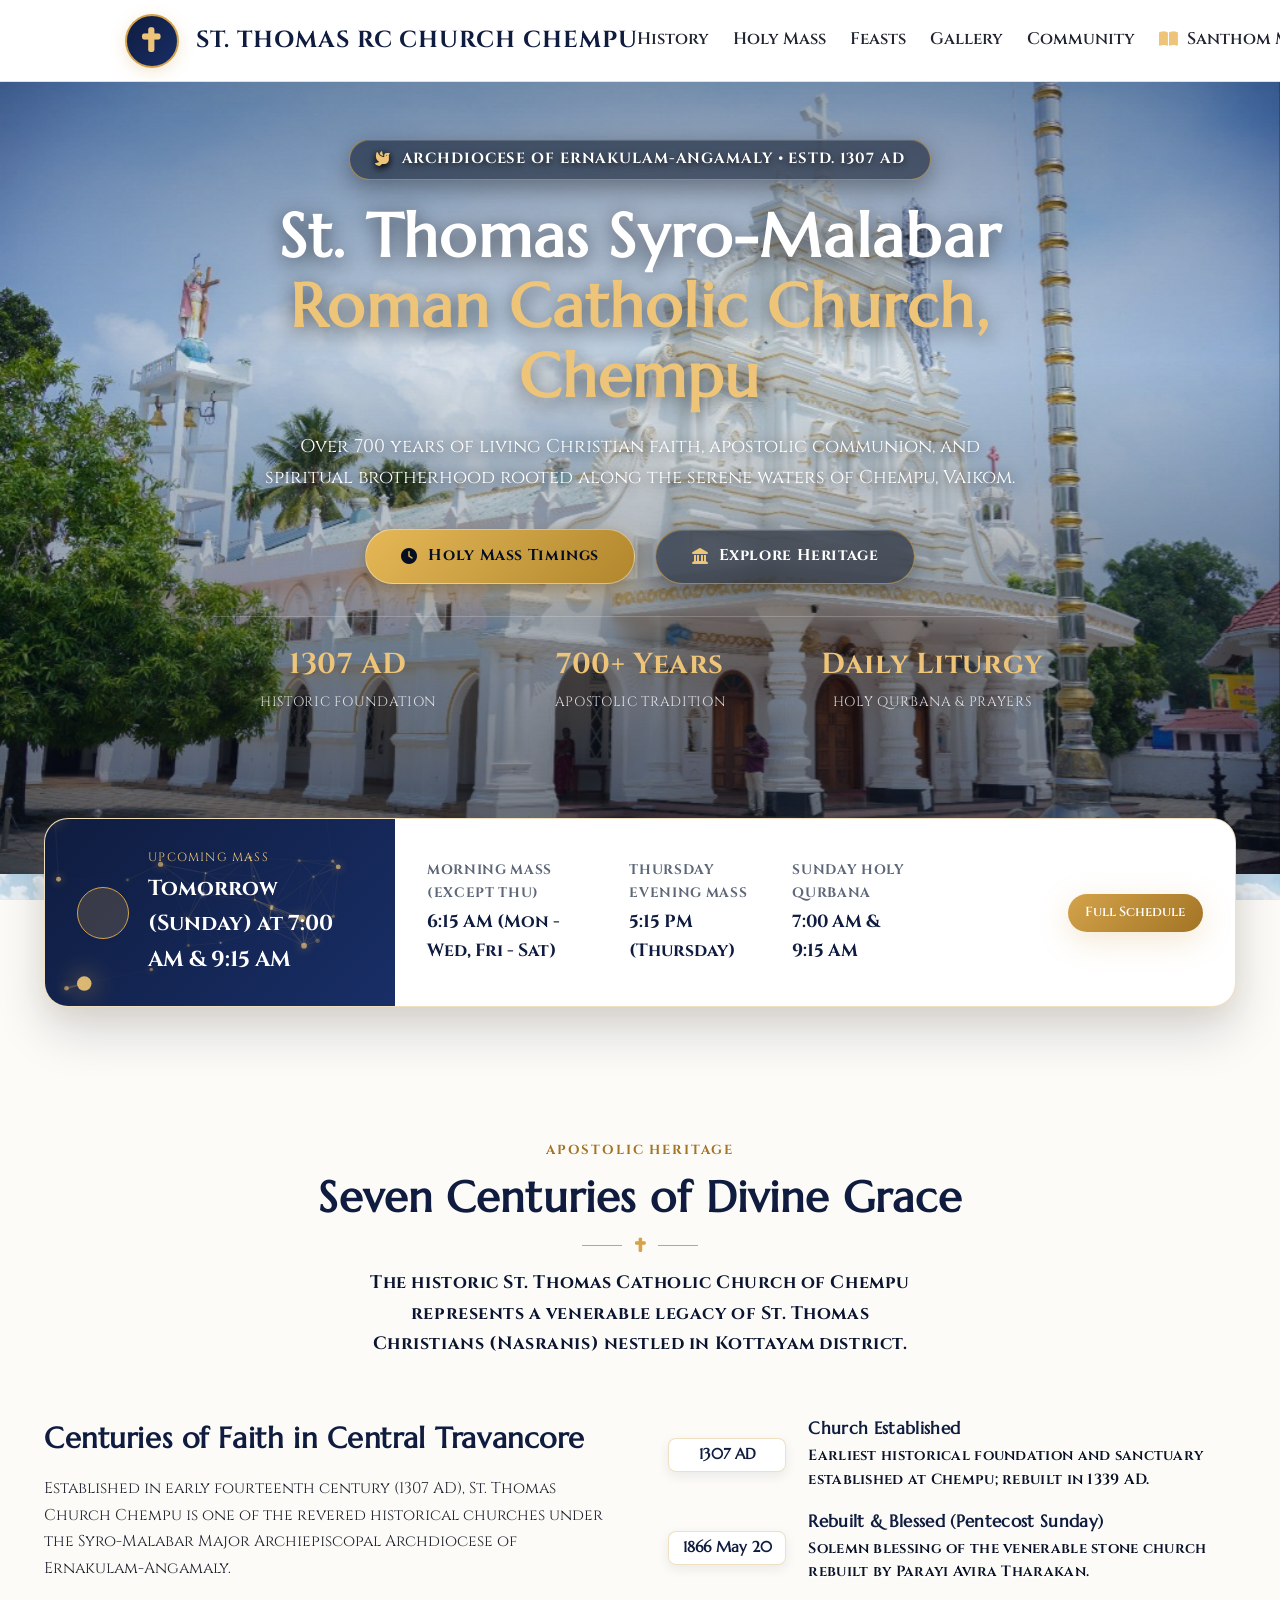
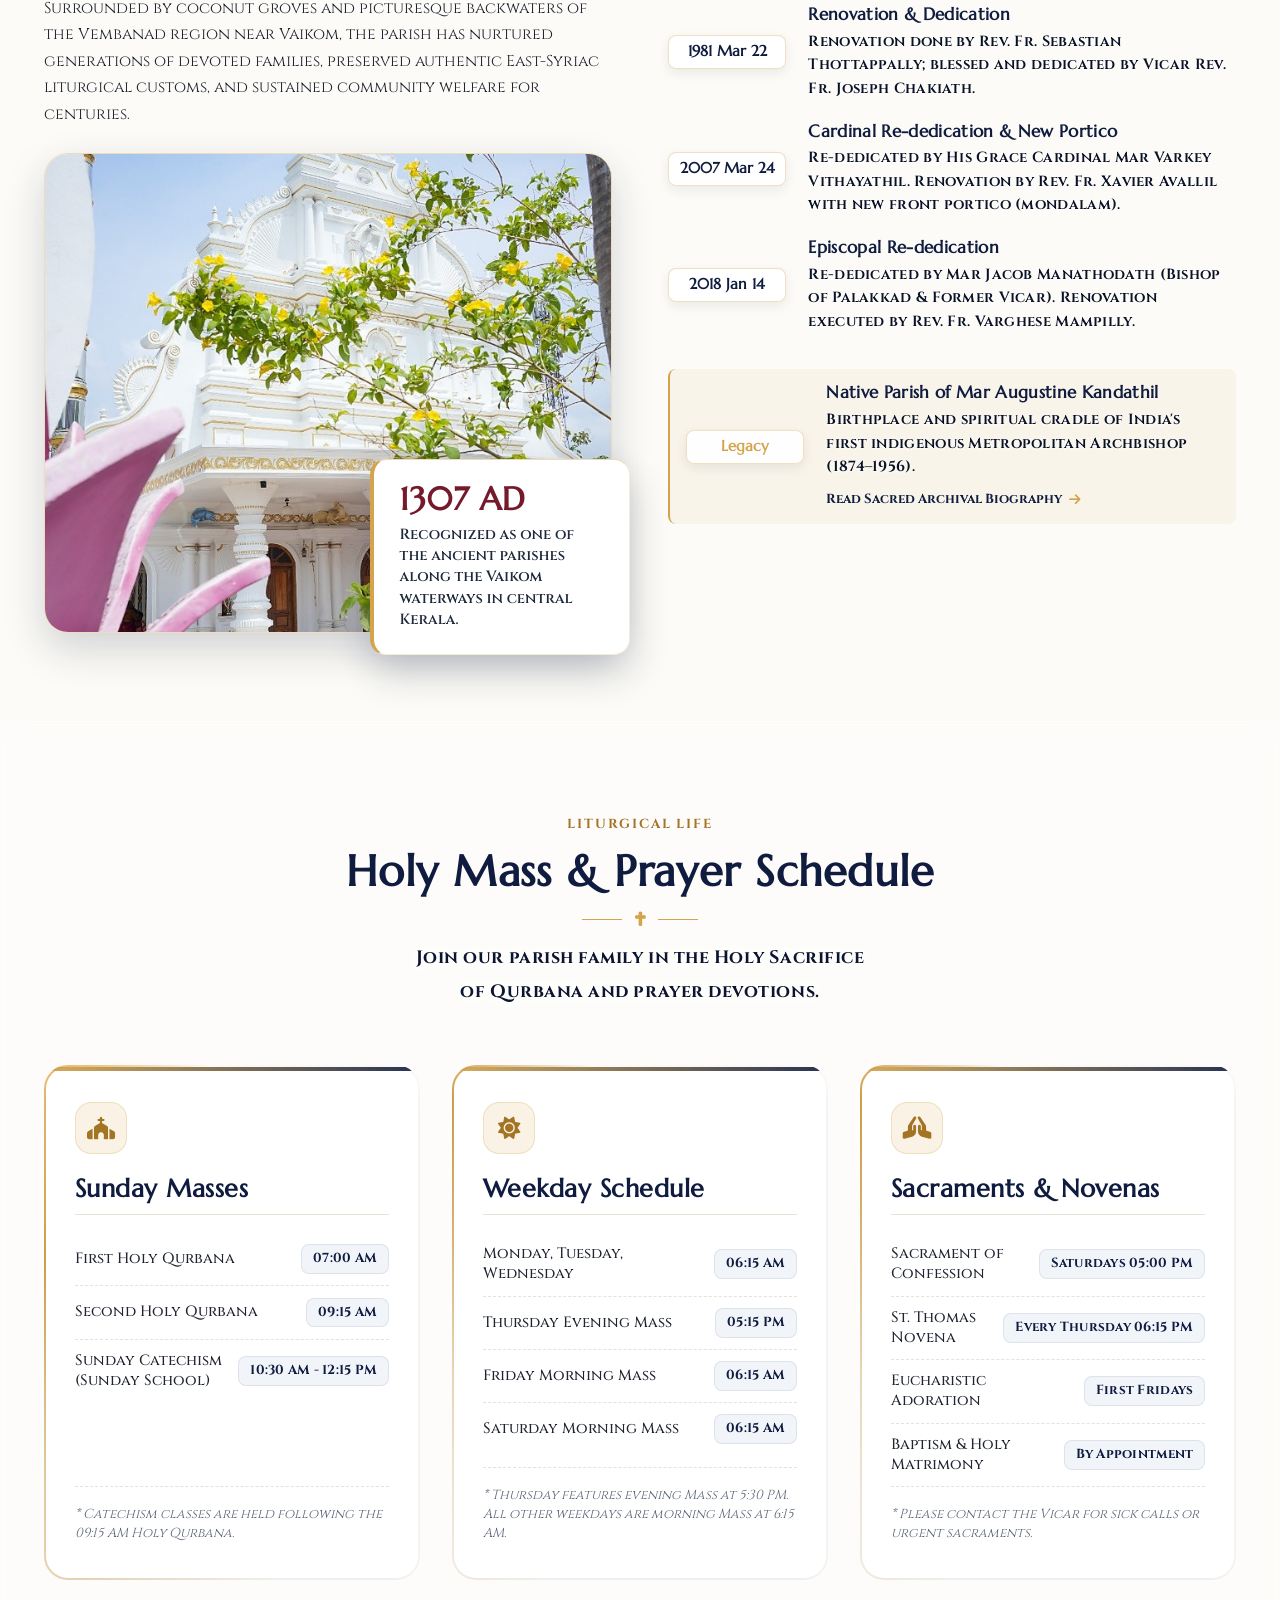
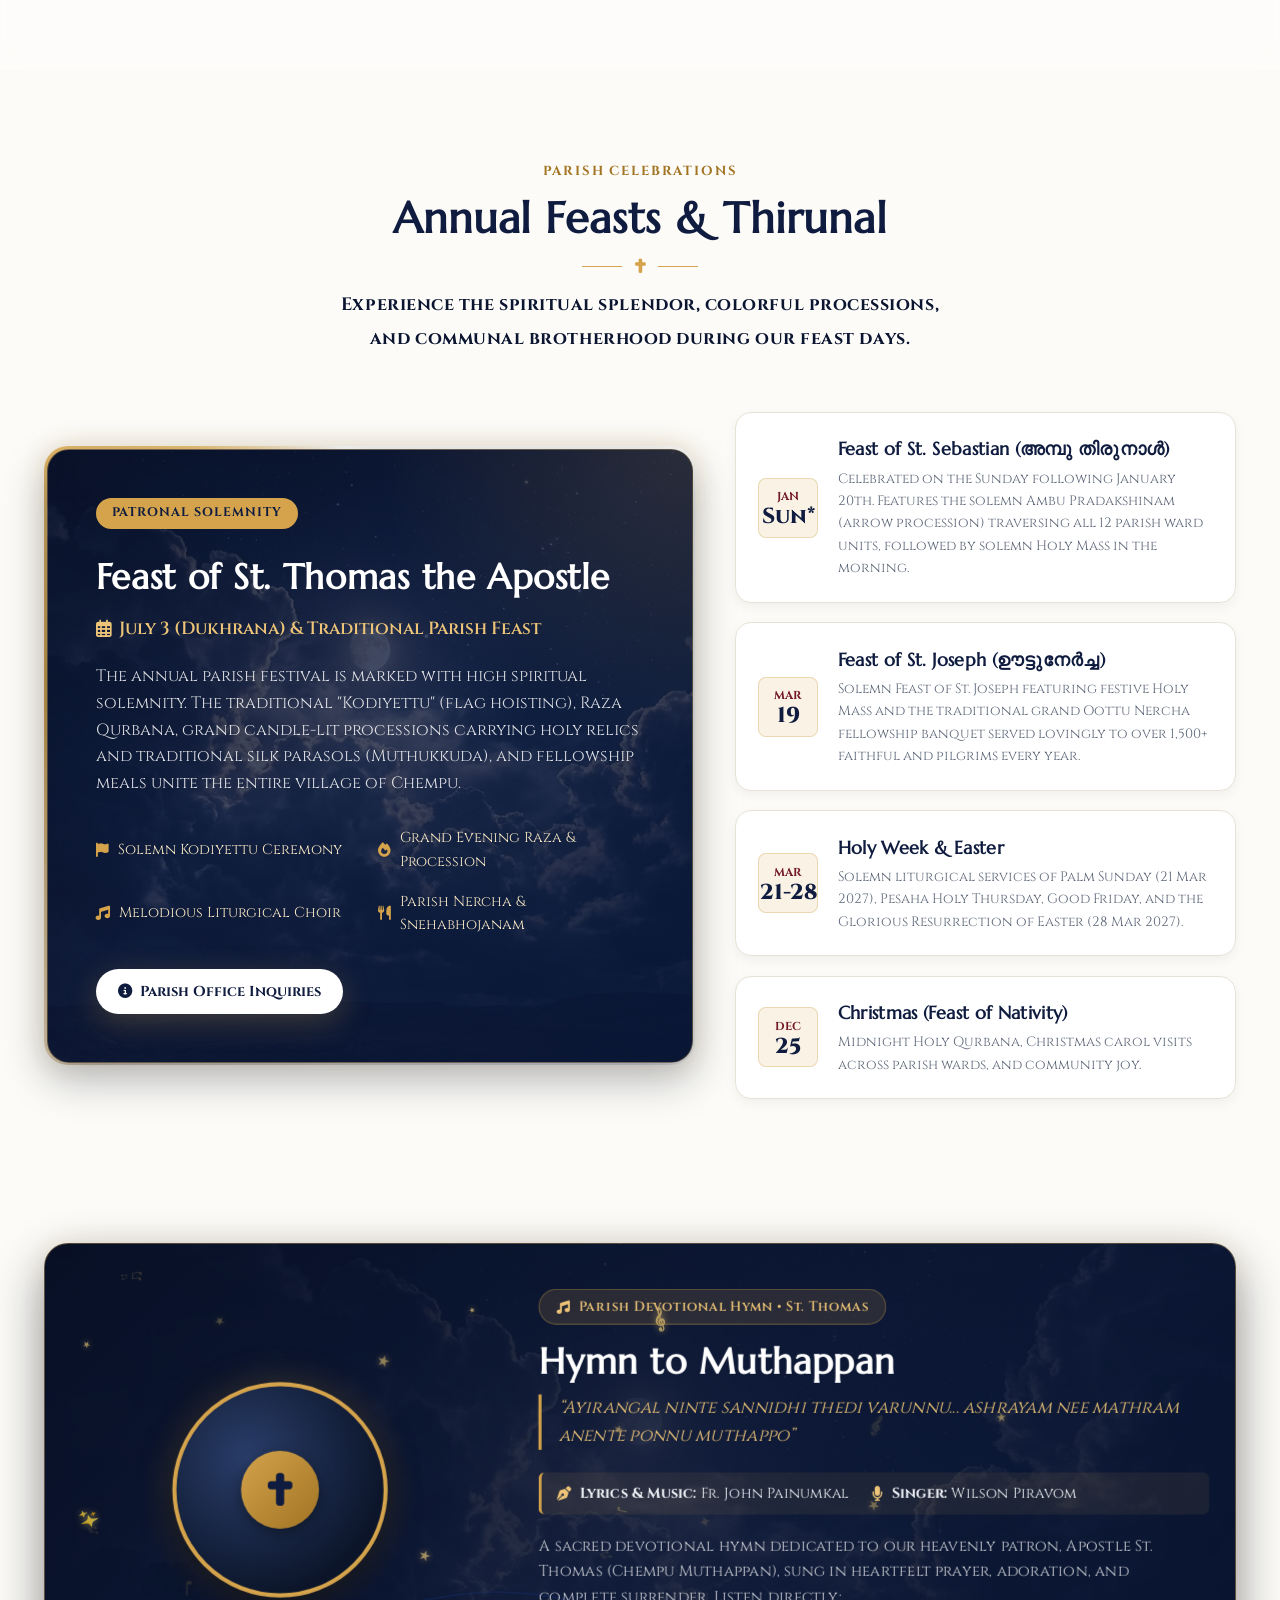
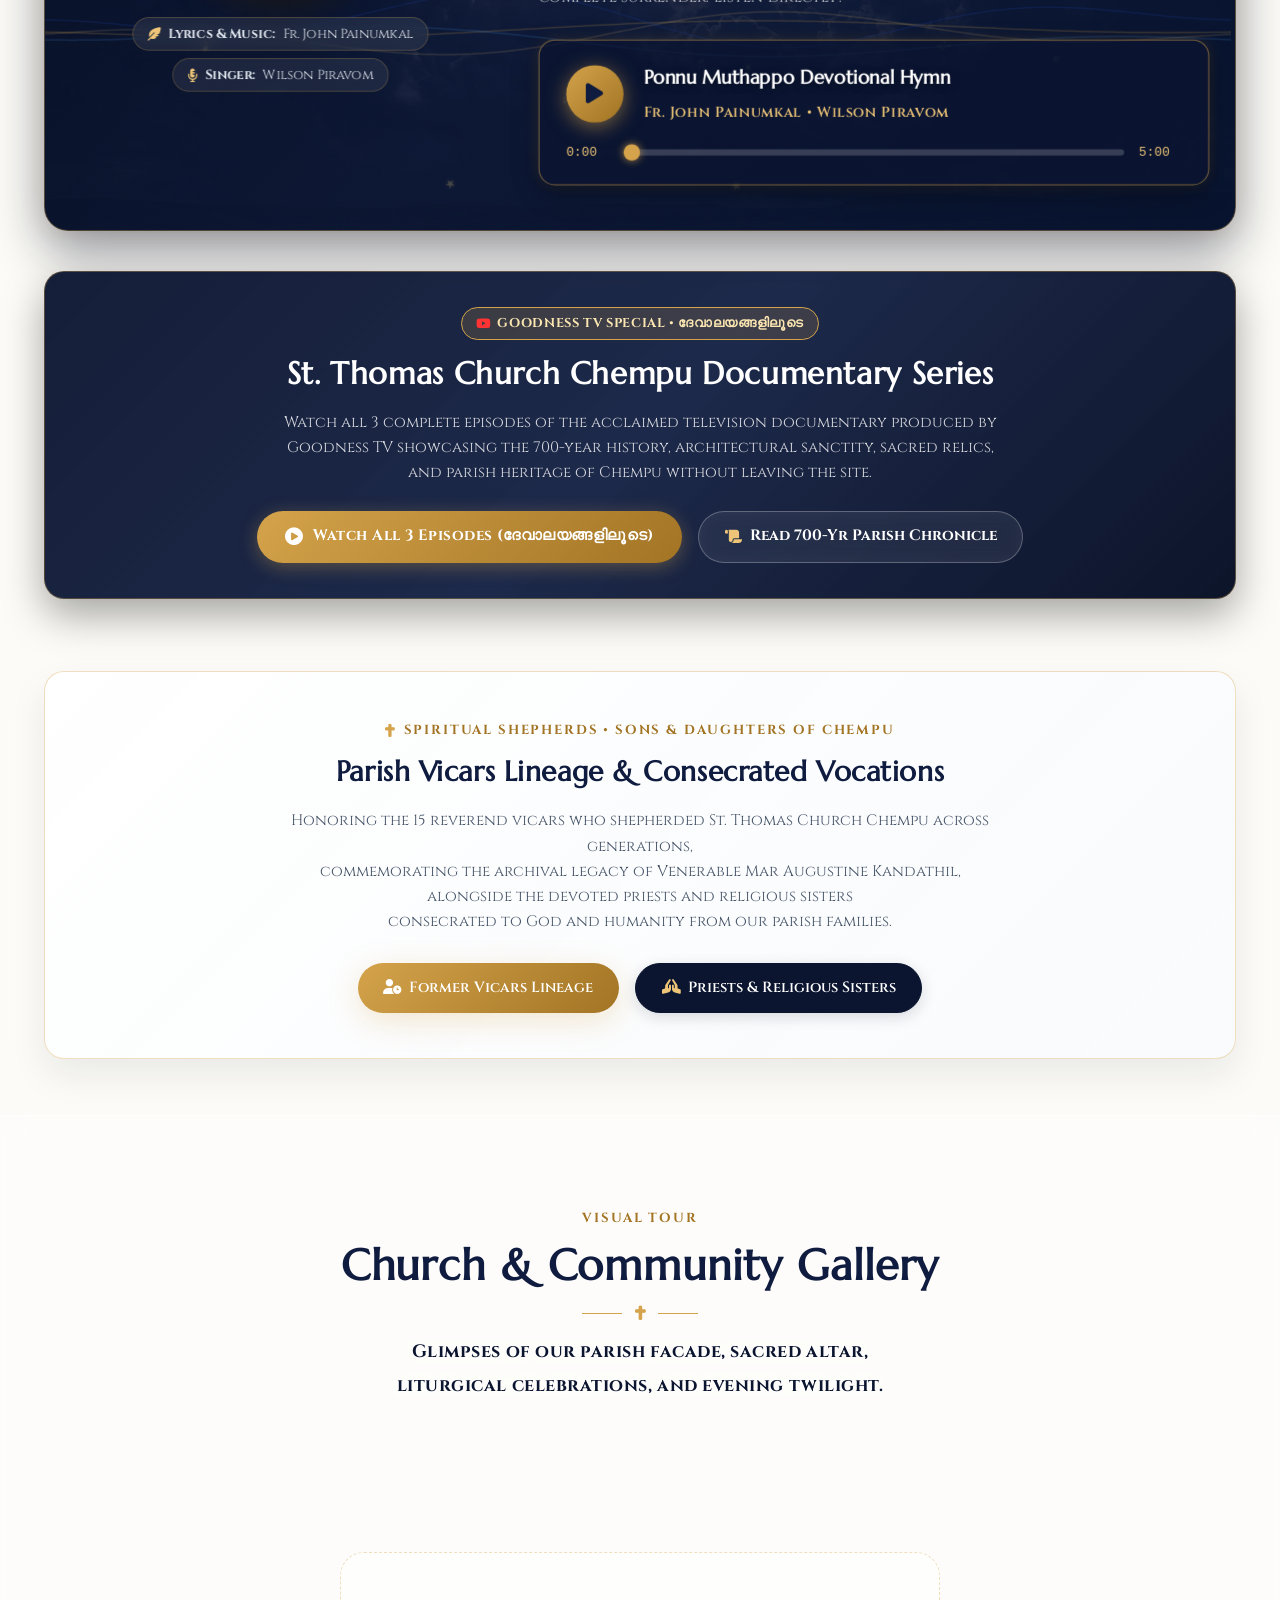
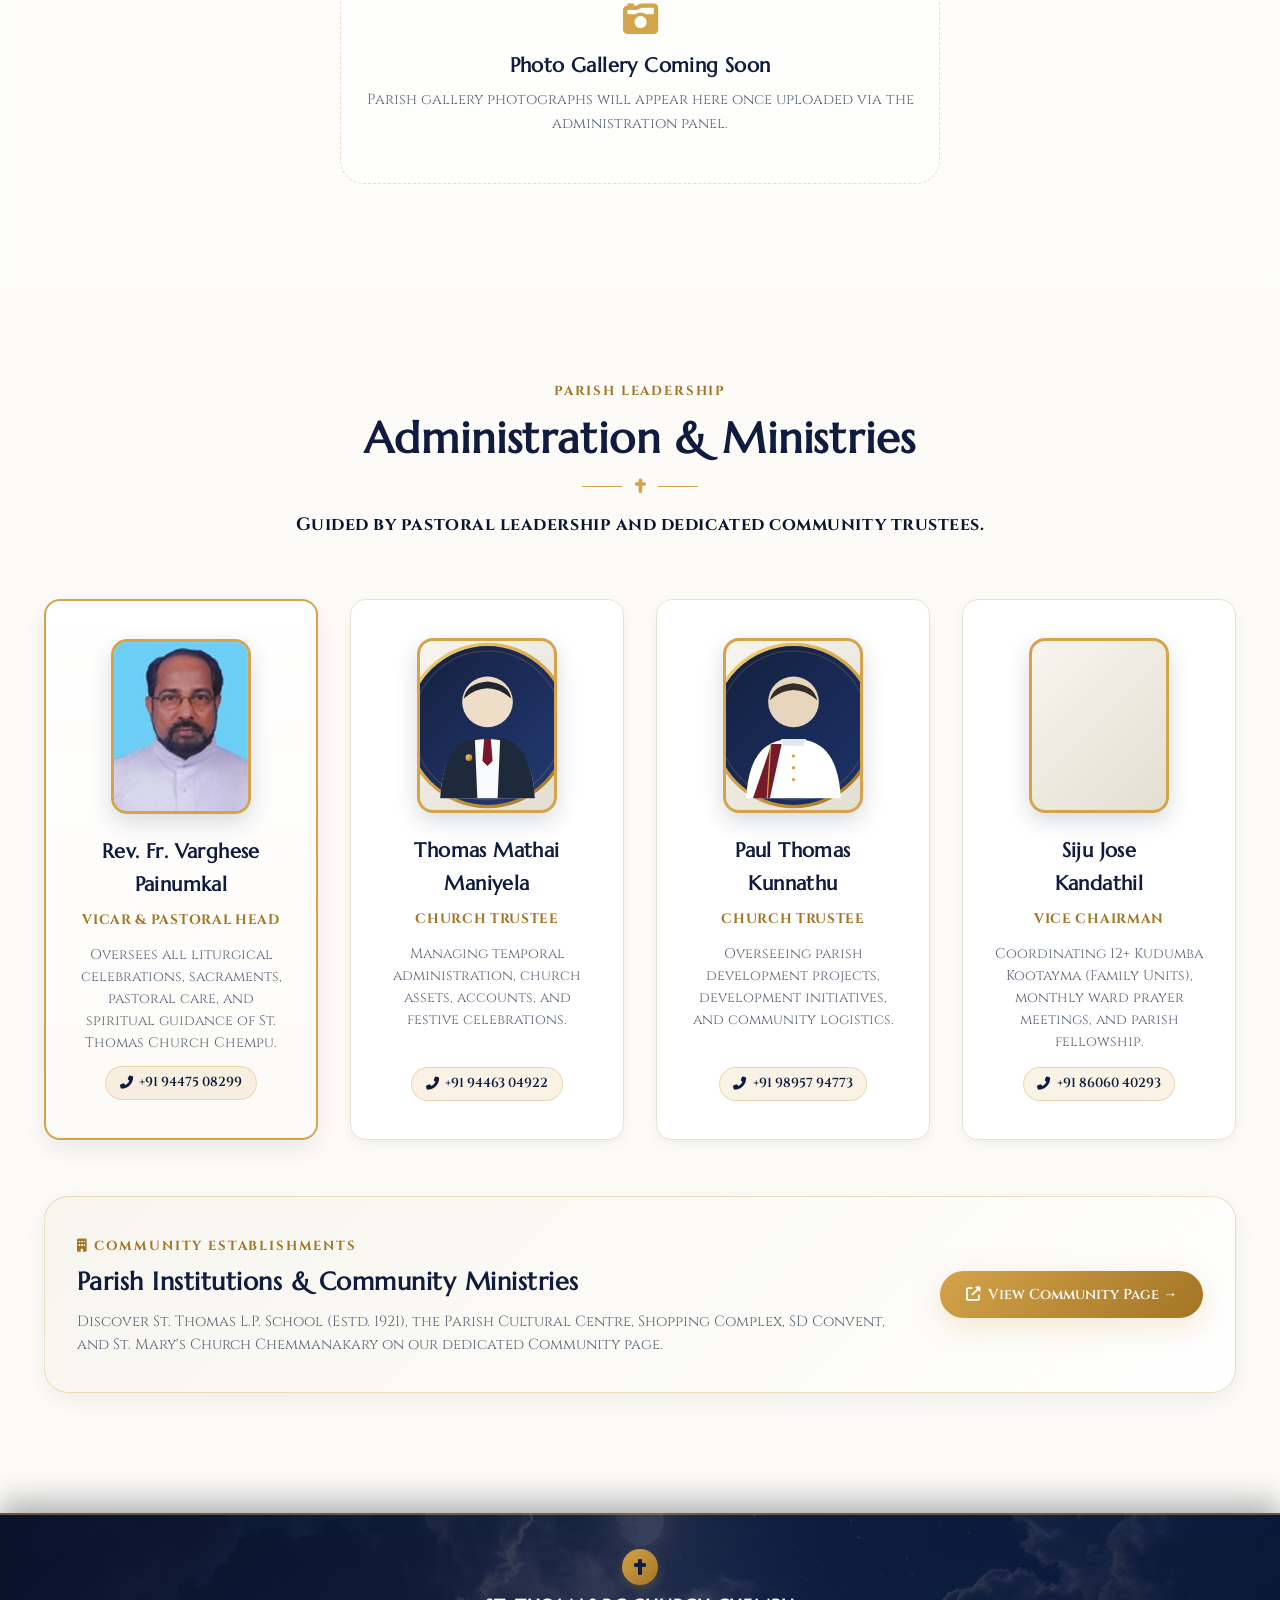
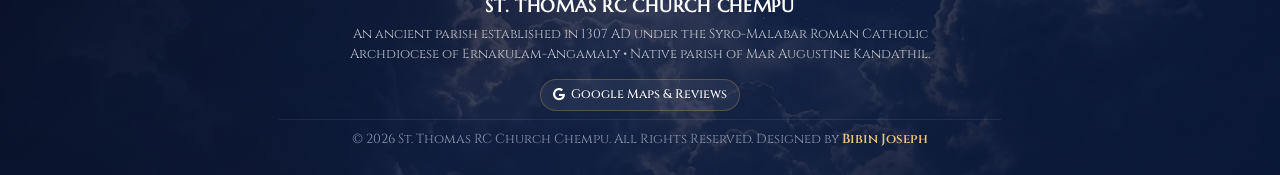
==== commit 4deeeb20: "Set natural uncropped 1024/812 aspect ratio for St. Mary's Chemmanakary frame" ====
--- a/index.html
+++ b/index.html
@@ -128,7 +128,7 @@
   <meta name="referrer" content="strict-origin-when-cross-origin">
 
   <!-- Custom Stylesheets -->
-  <link rel="stylesheet" href="assets/style.css?v=1795843900">
+  <link rel="stylesheet" href="assets/style.css?v=1795844100">
   <link rel="stylesheet" href="assets/themes.css?v=25">
 </head>
 <body class="index-page">
--- a/assets/style.css
+++ b/assets/style.css
@@ -3612,9 +3612,7 @@
 
 .filial-grand-image-wrap {
   width: 100%;
-  aspect-ratio: 16 / 9;
-  max-height: 580px;
-  min-height: 380px;
+  aspect-ratio: 1024 / 812;
   position: relative;
   overflow: hidden;
   background: #0f1c3f;
@@ -3624,7 +3622,7 @@
   width: 100%;
   height: 100%;
   object-fit: cover;
-  object-position: center 50%;
+  object-position: center center;
   display: block;
   transition: transform 0.7s cubic-bezier(0.16, 1, 0.3, 1);
 }
@@ -3690,10 +3688,10 @@
     height: 220px;
   }
   .filial-grand-image-wrap {
-    aspect-ratio: 16 / 10;
+    aspect-ratio: 1024 / 812;
     height: auto;
-    min-height: 240px;
-    max-height: 380px;
+    min-height: unset;
+    max-height: unset;
   }
   .filial-grand-image-wrap img {
     object-position: center 50%;
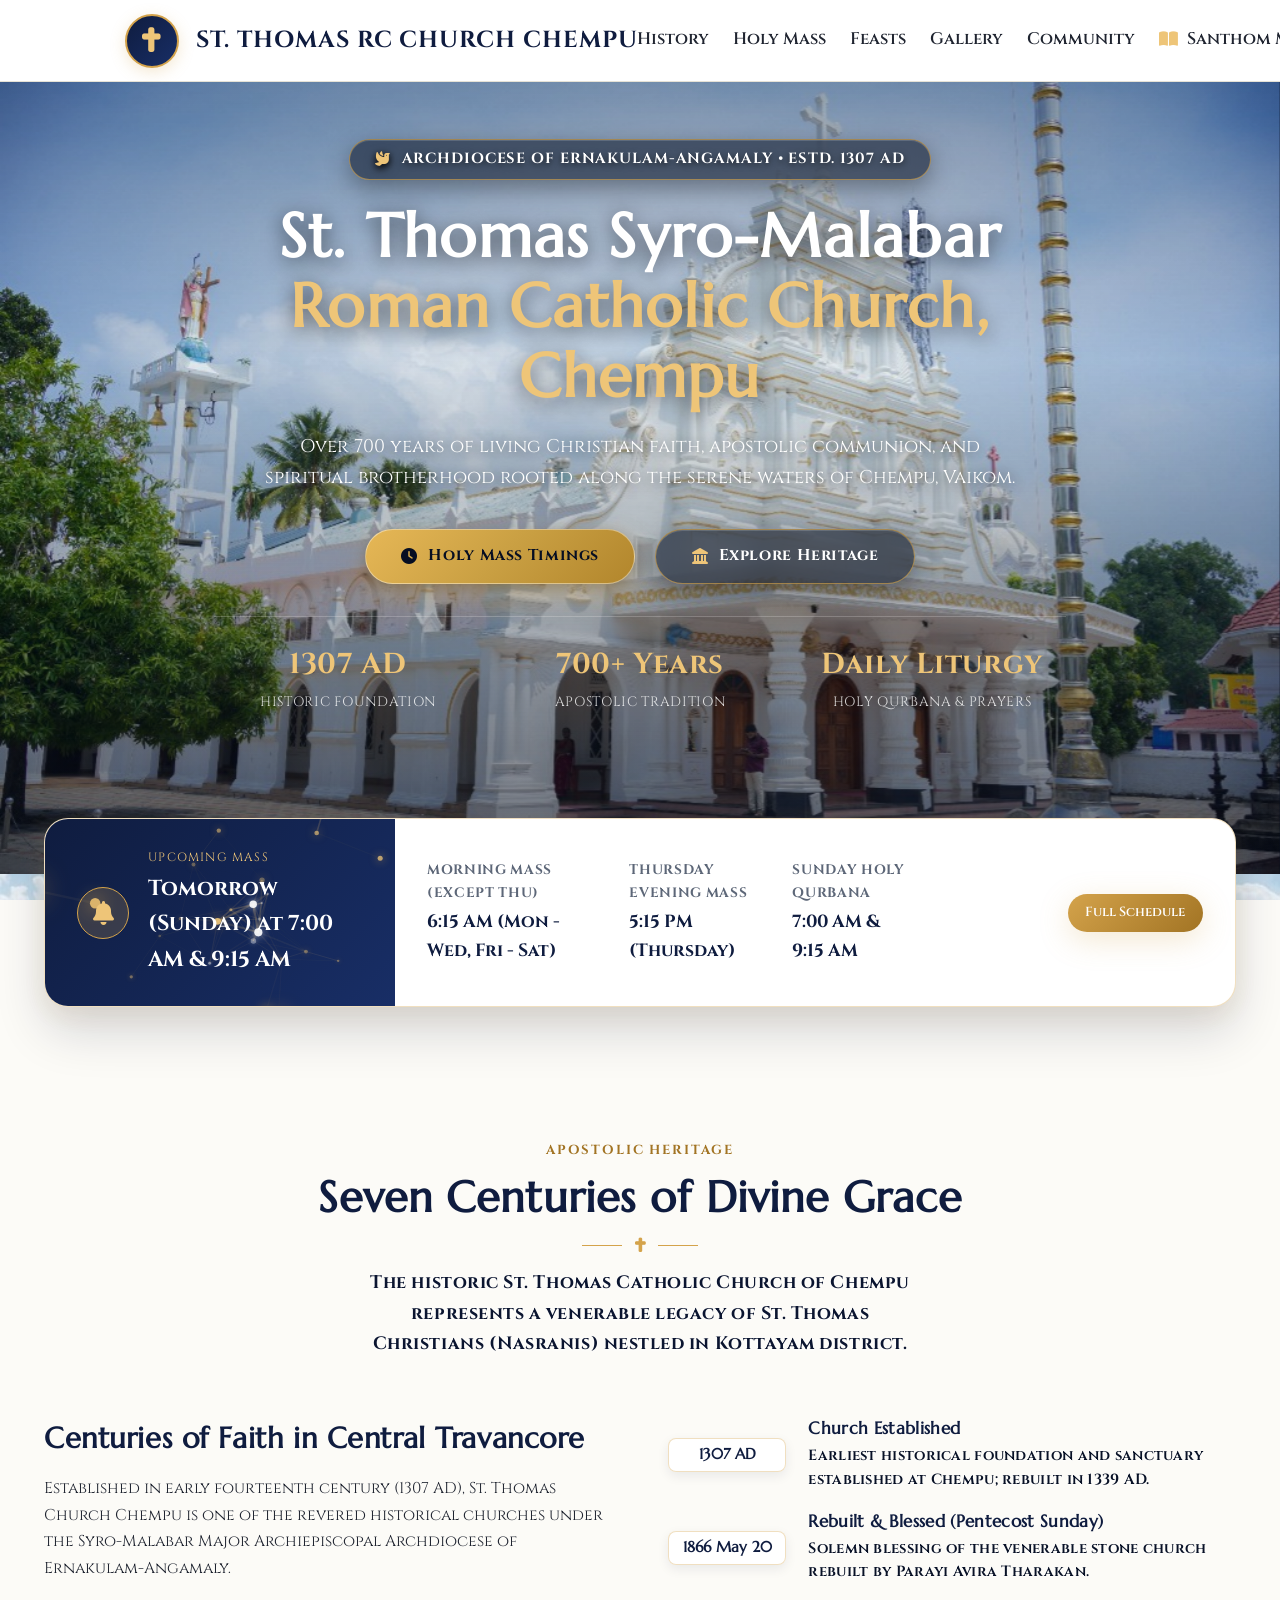
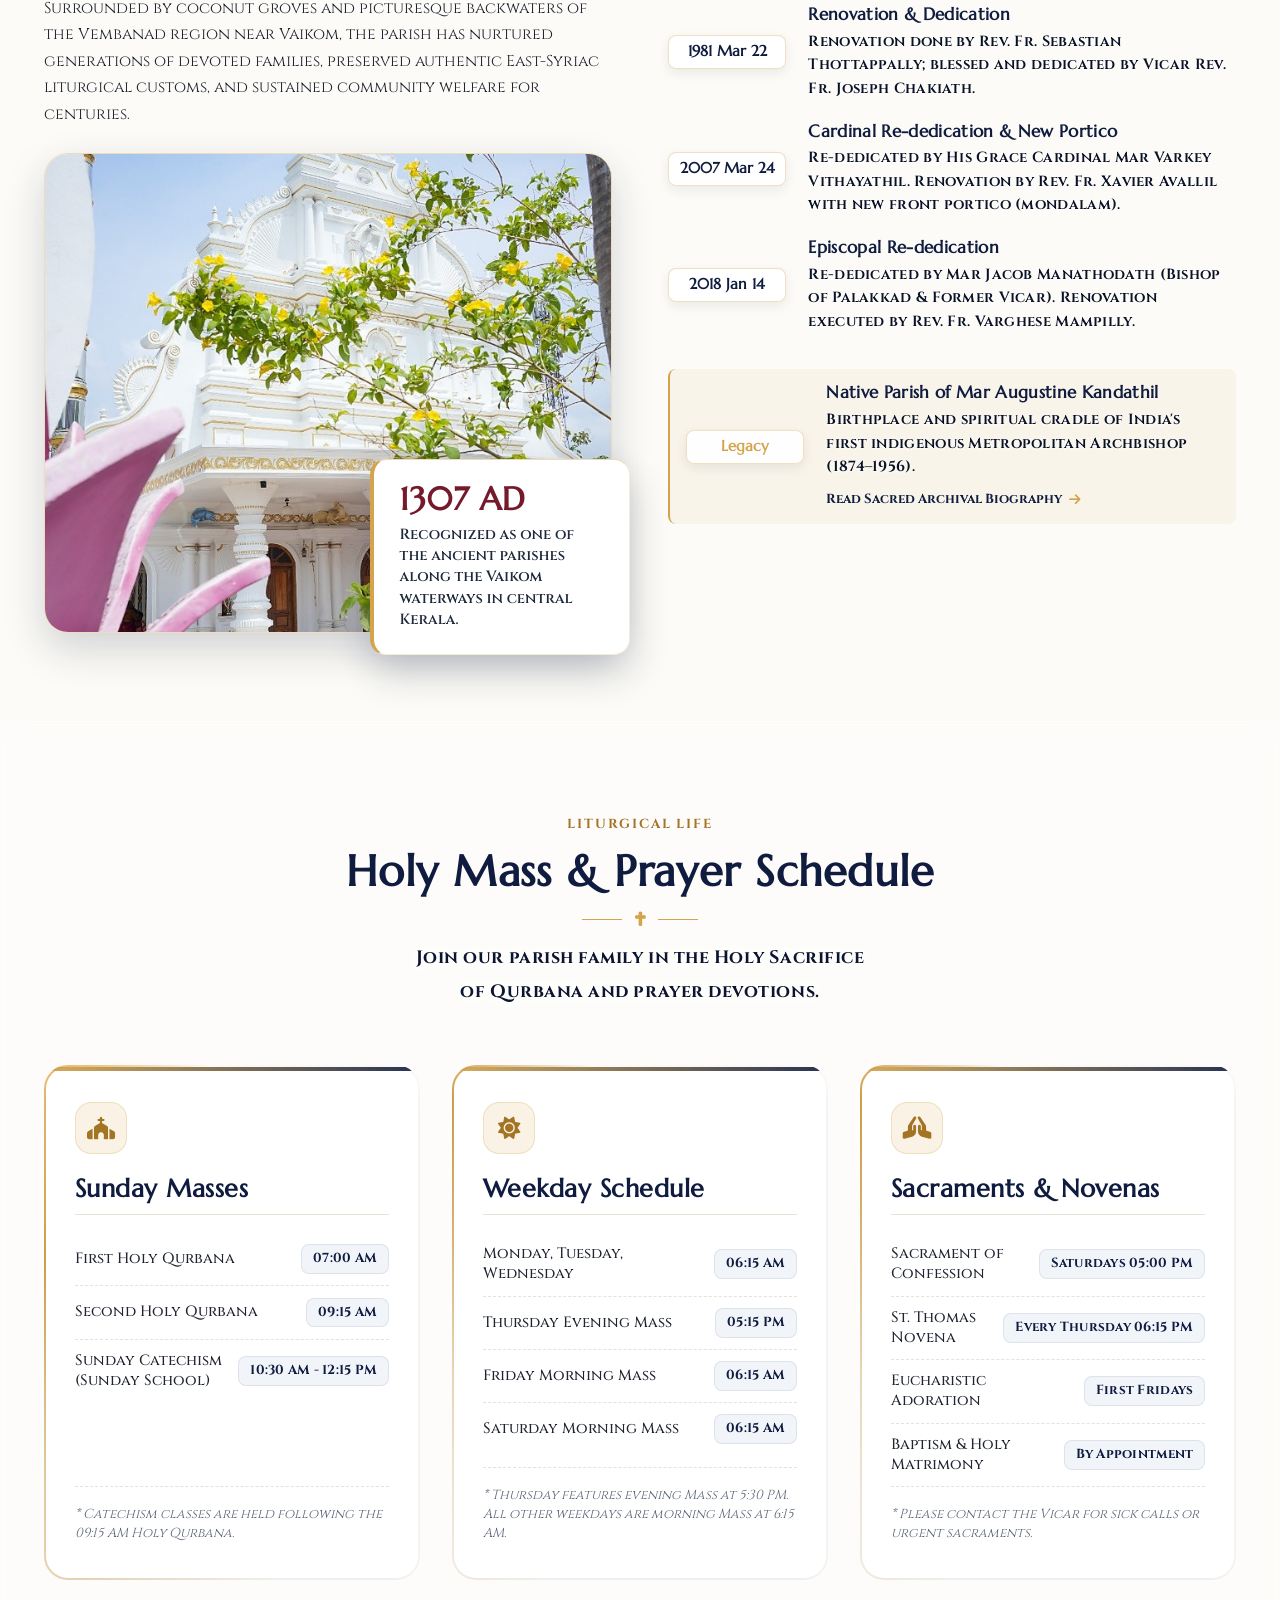
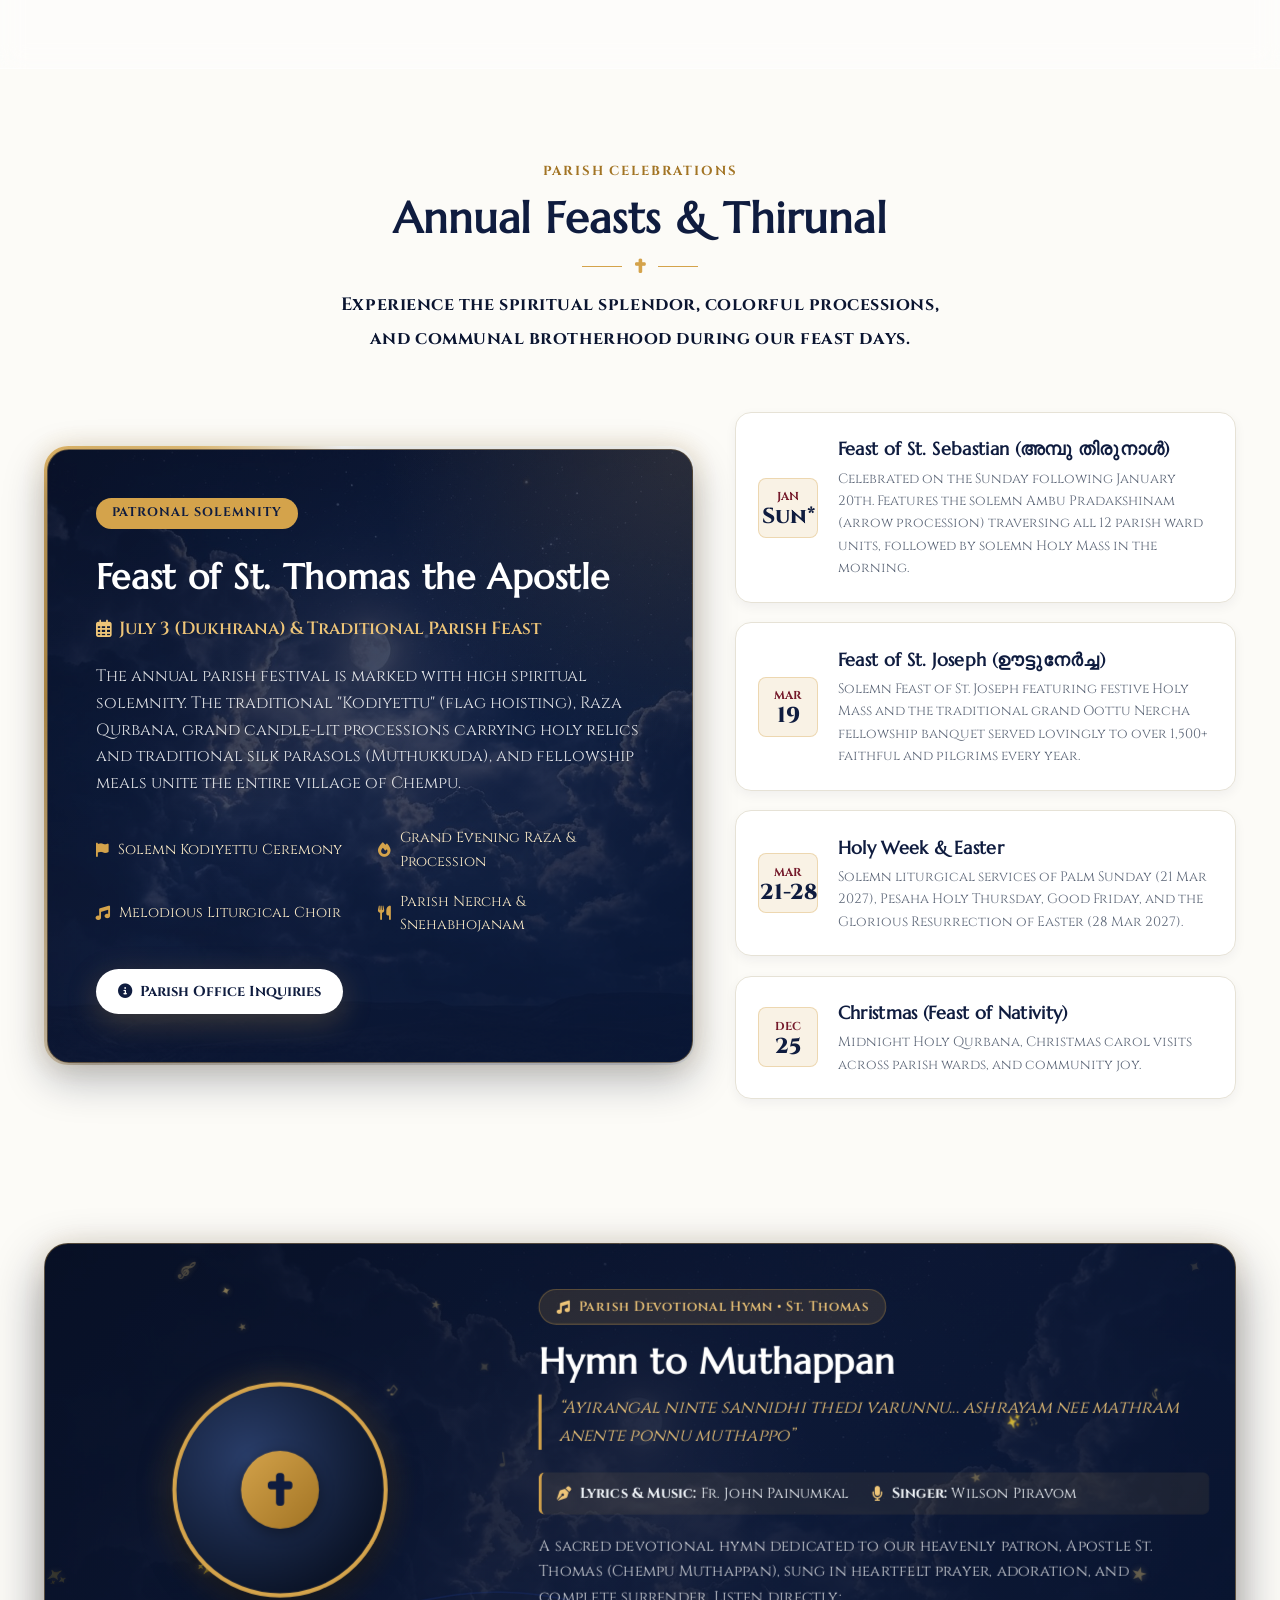
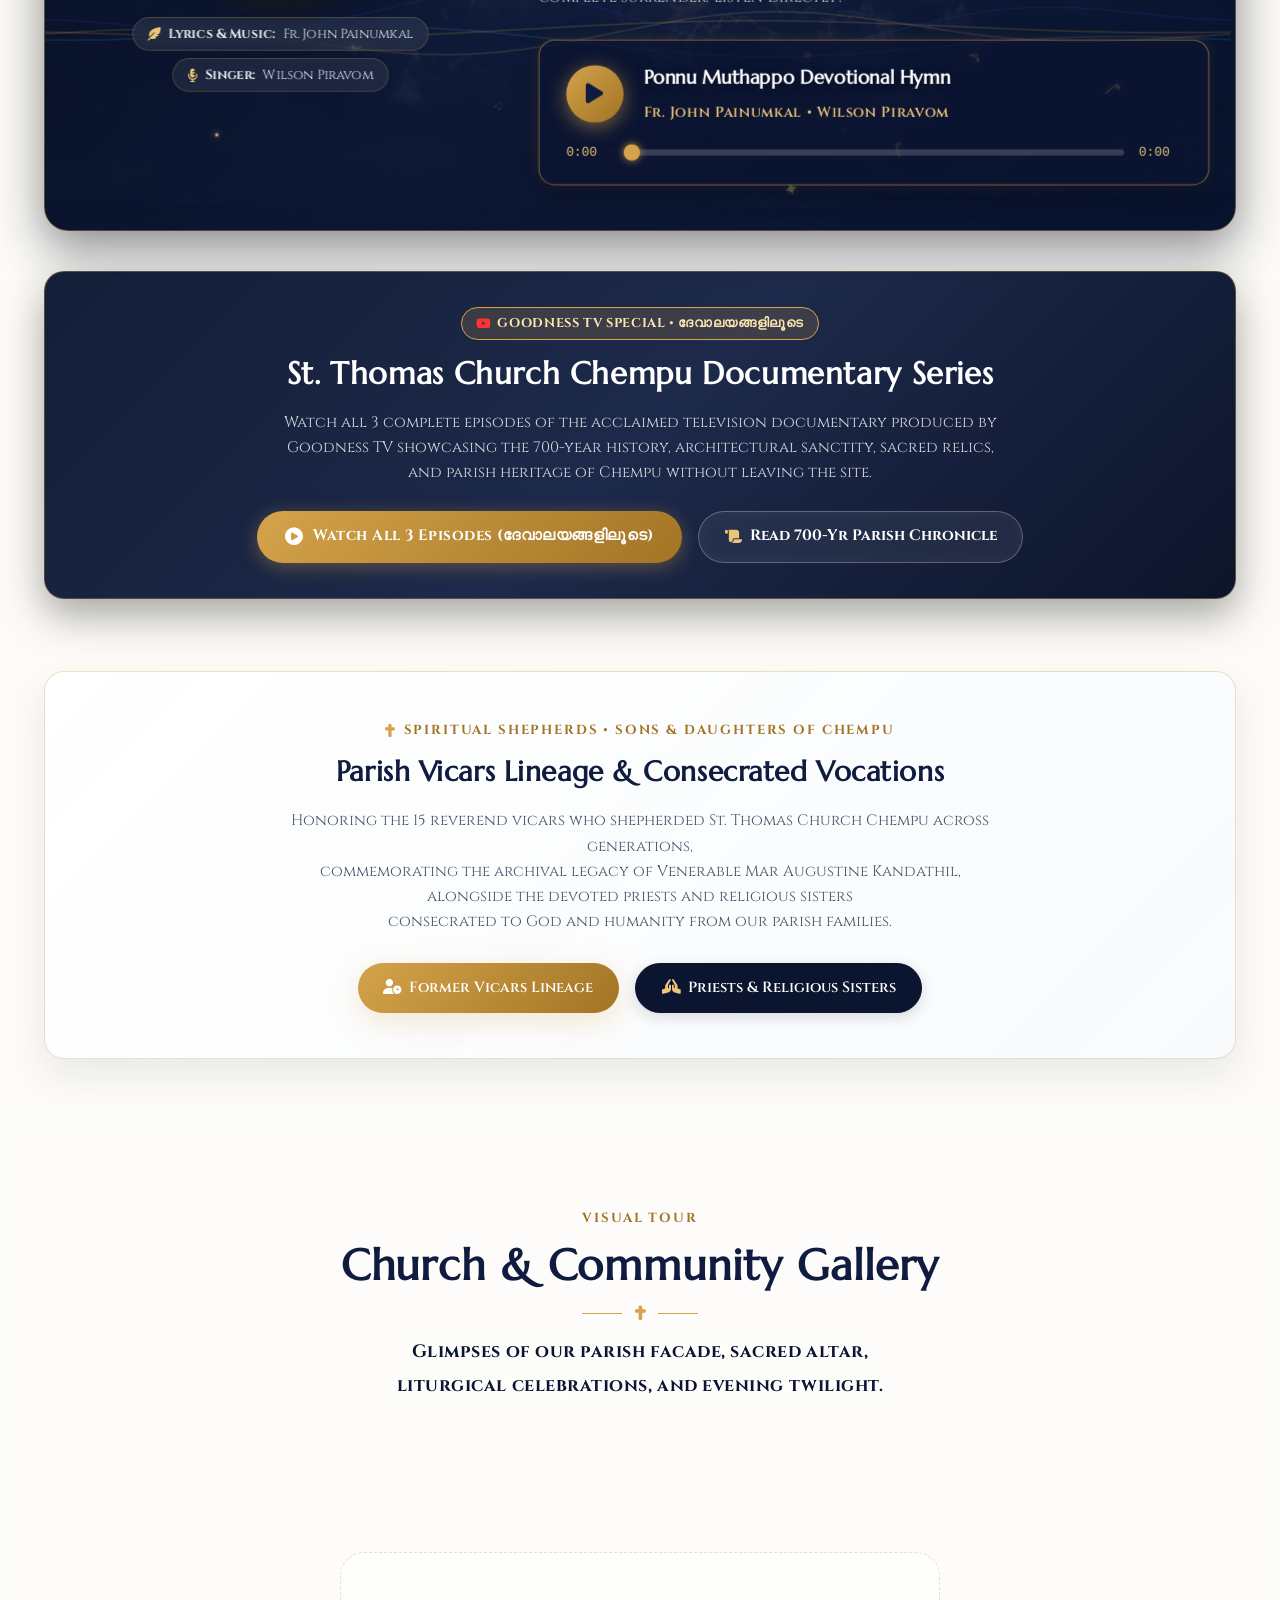
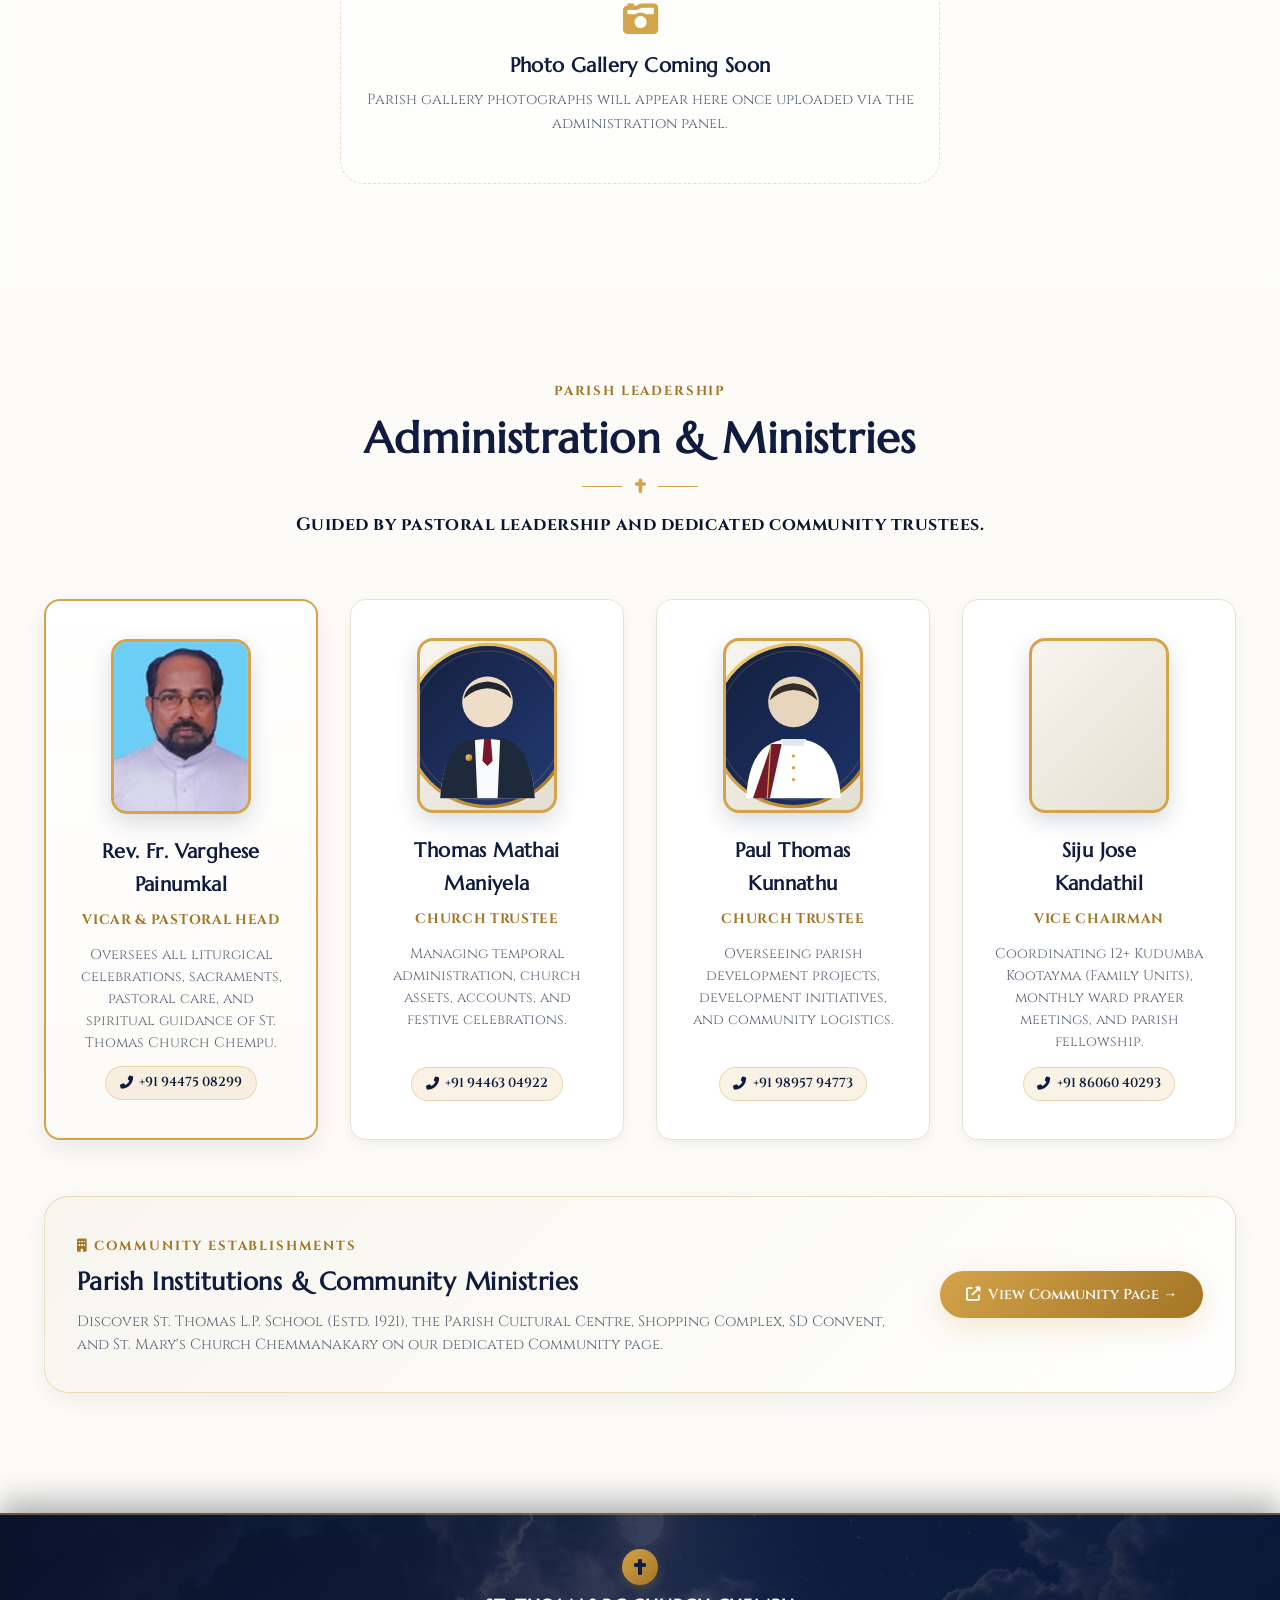
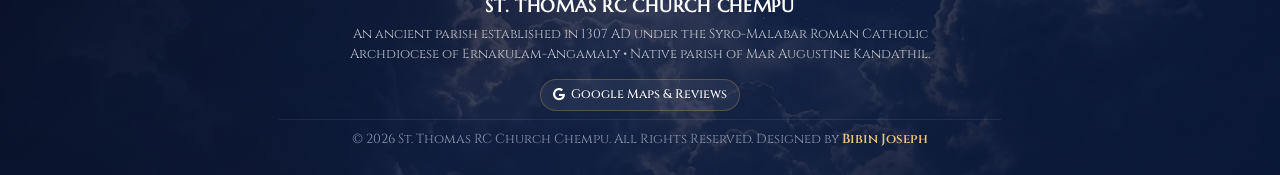
==== commit 6b1c64ba: "Lock uncropped natural viewing ratio and reduce viewing frame width to 820px" ====
--- a/index.html
+++ b/index.html
@@ -128,7 +128,7 @@
   <meta name="referrer" content="strict-origin-when-cross-origin">
 
   <!-- Custom Stylesheets -->
-  <link rel="stylesheet" href="assets/style.css?v=1795844100">
+  <link rel="stylesheet" href="assets/style.css?v=1795844300">
   <link rel="stylesheet" href="assets/themes.css?v=25">
 </head>
 <body class="index-page">
--- a/assets/style.css
+++ b/assets/style.css
@@ -3612,10 +3612,13 @@
 
 .filial-grand-image-wrap {
   width: 100%;
+  max-width: 820px;
+  margin: 0 auto;
   aspect-ratio: 1024 / 812;
   position: relative;
   overflow: hidden;
   background: #0f1c3f;
+  border-bottom: 1px solid var(--border-light, rgba(226, 232, 240, 0.8));
 }
 
 .filial-grand-image-wrap img {
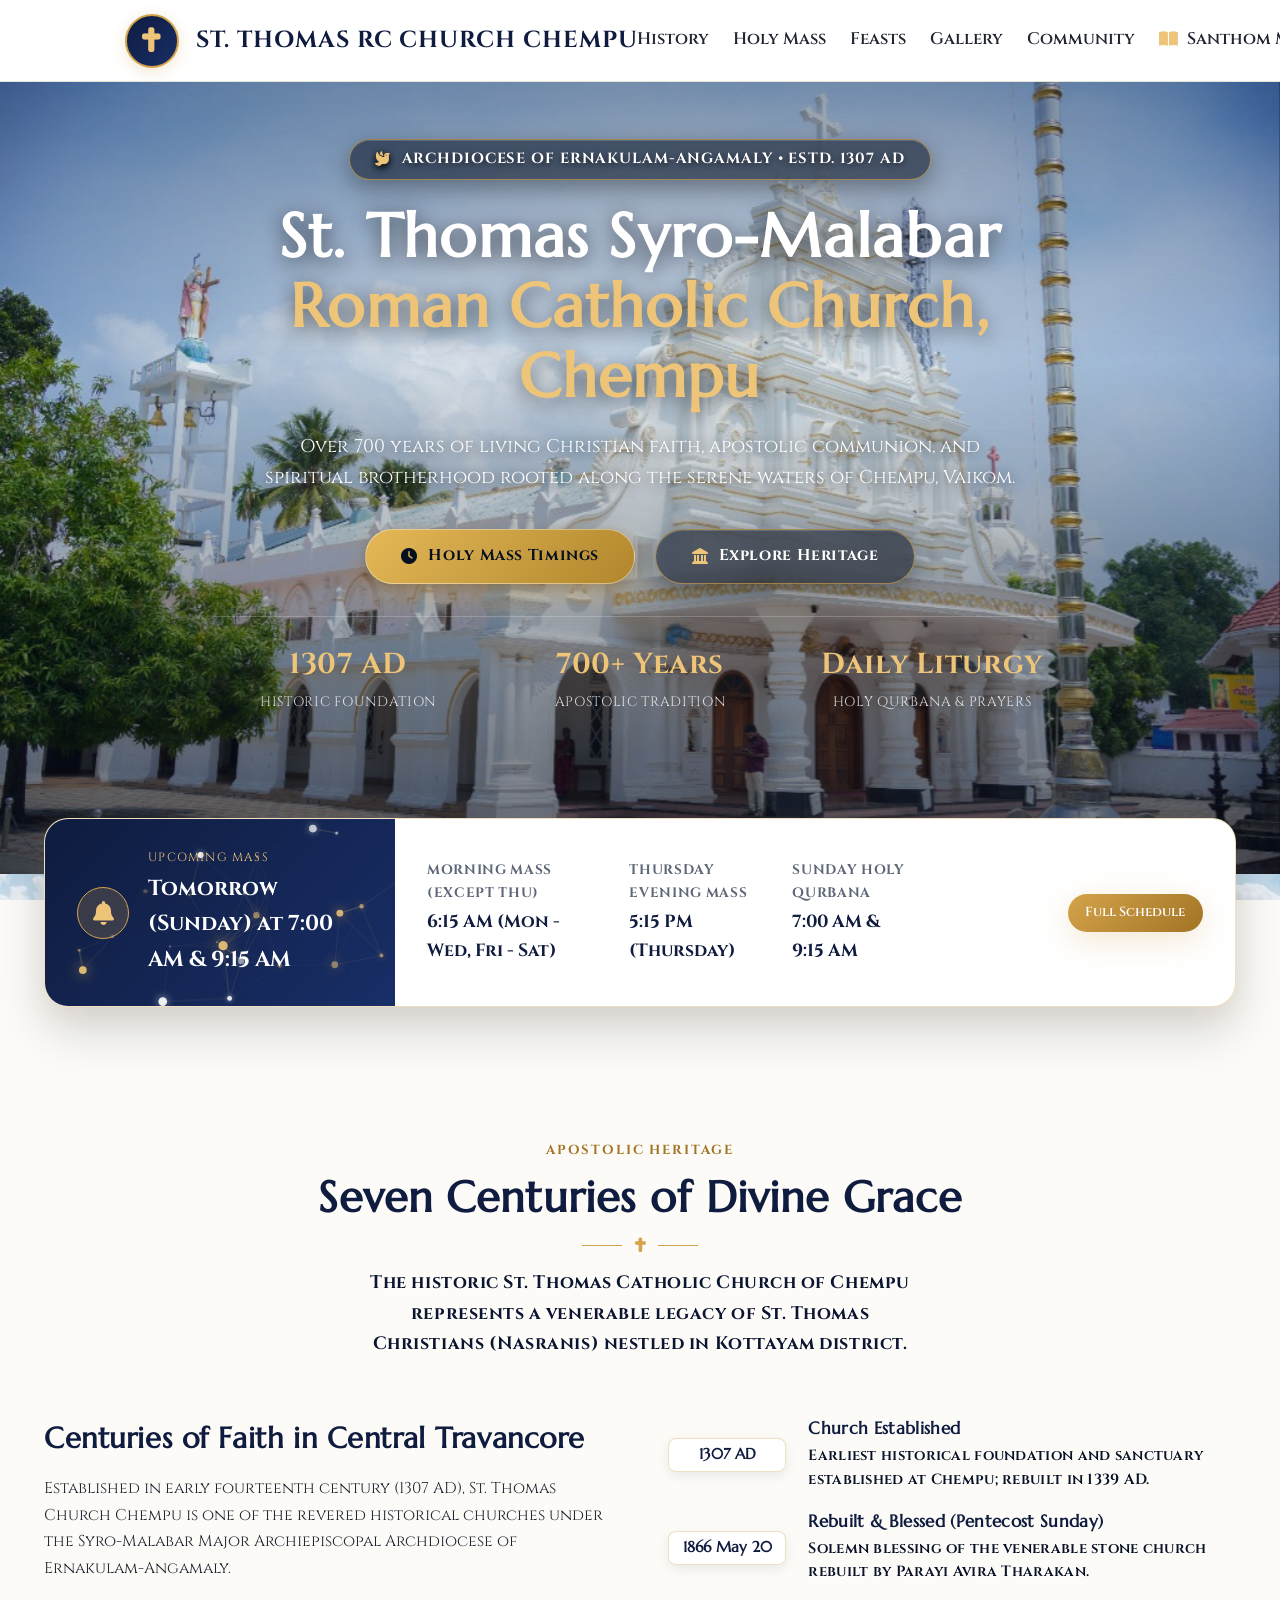
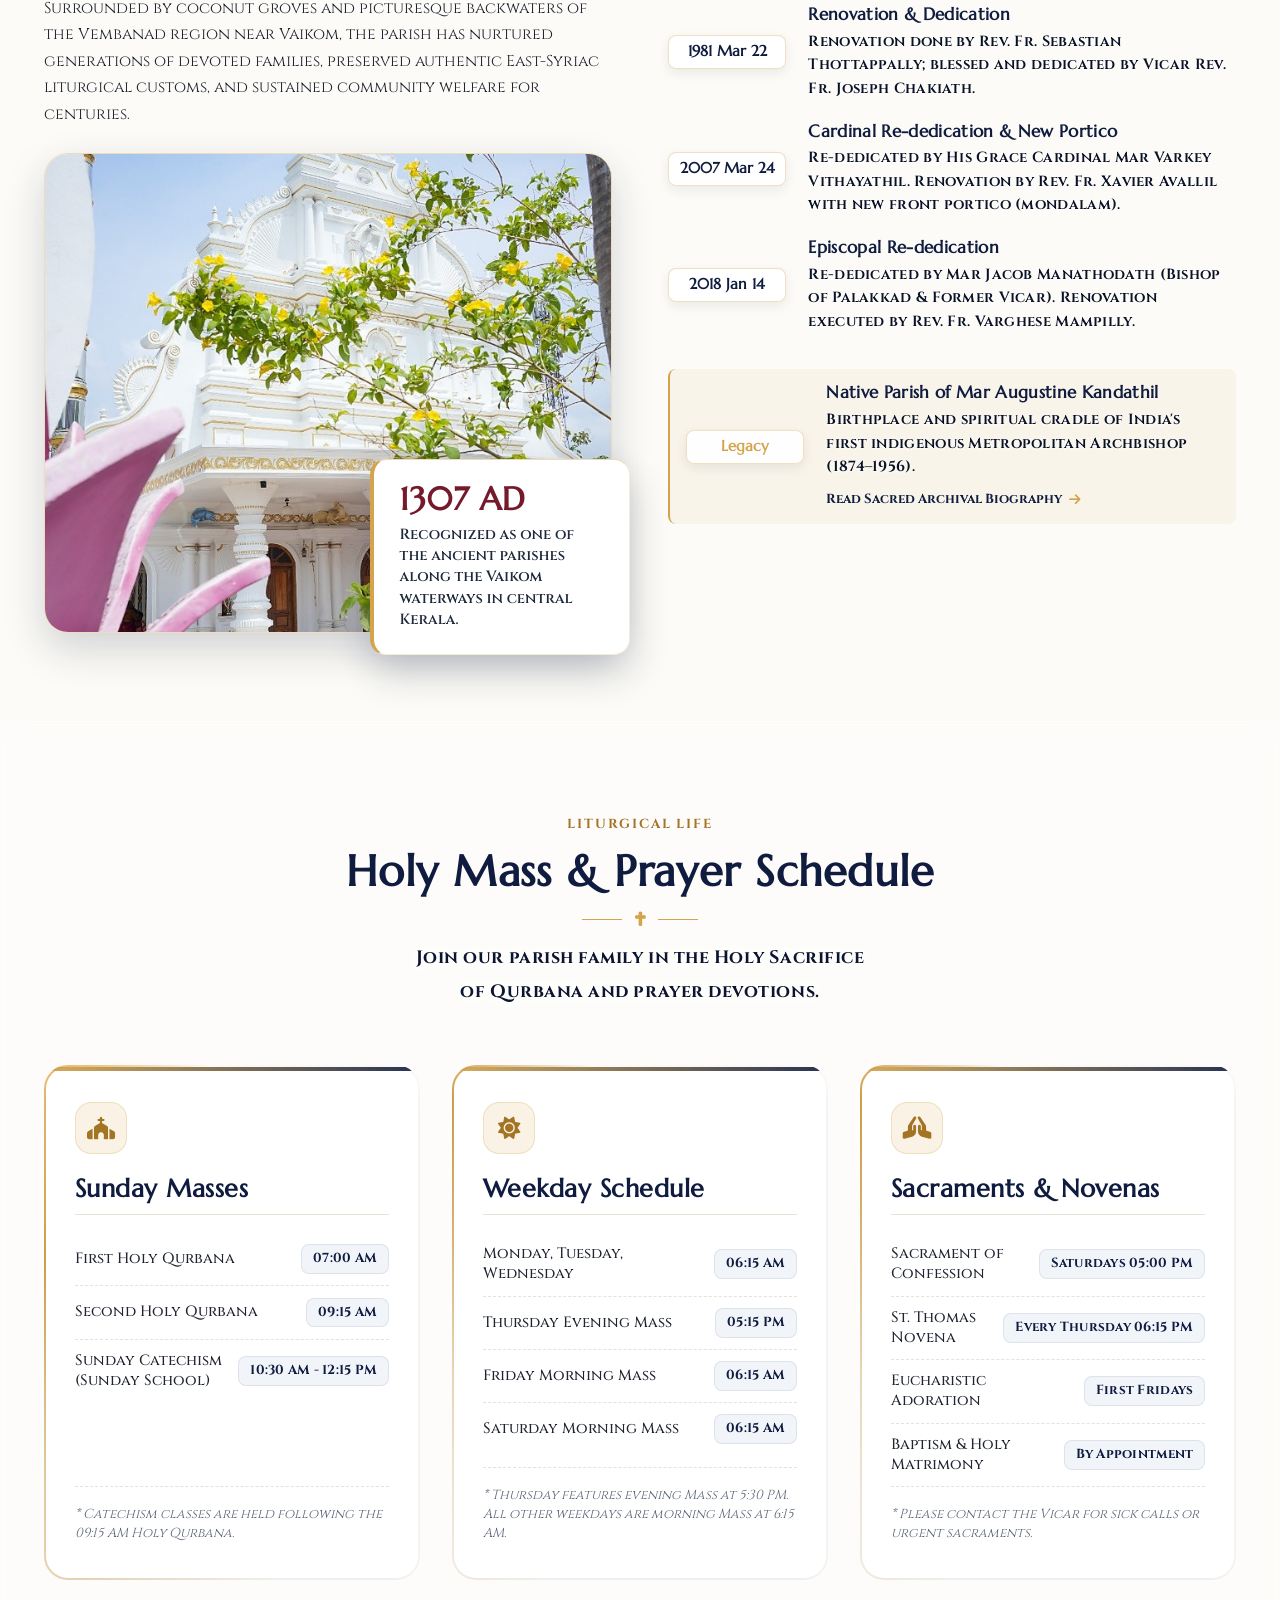
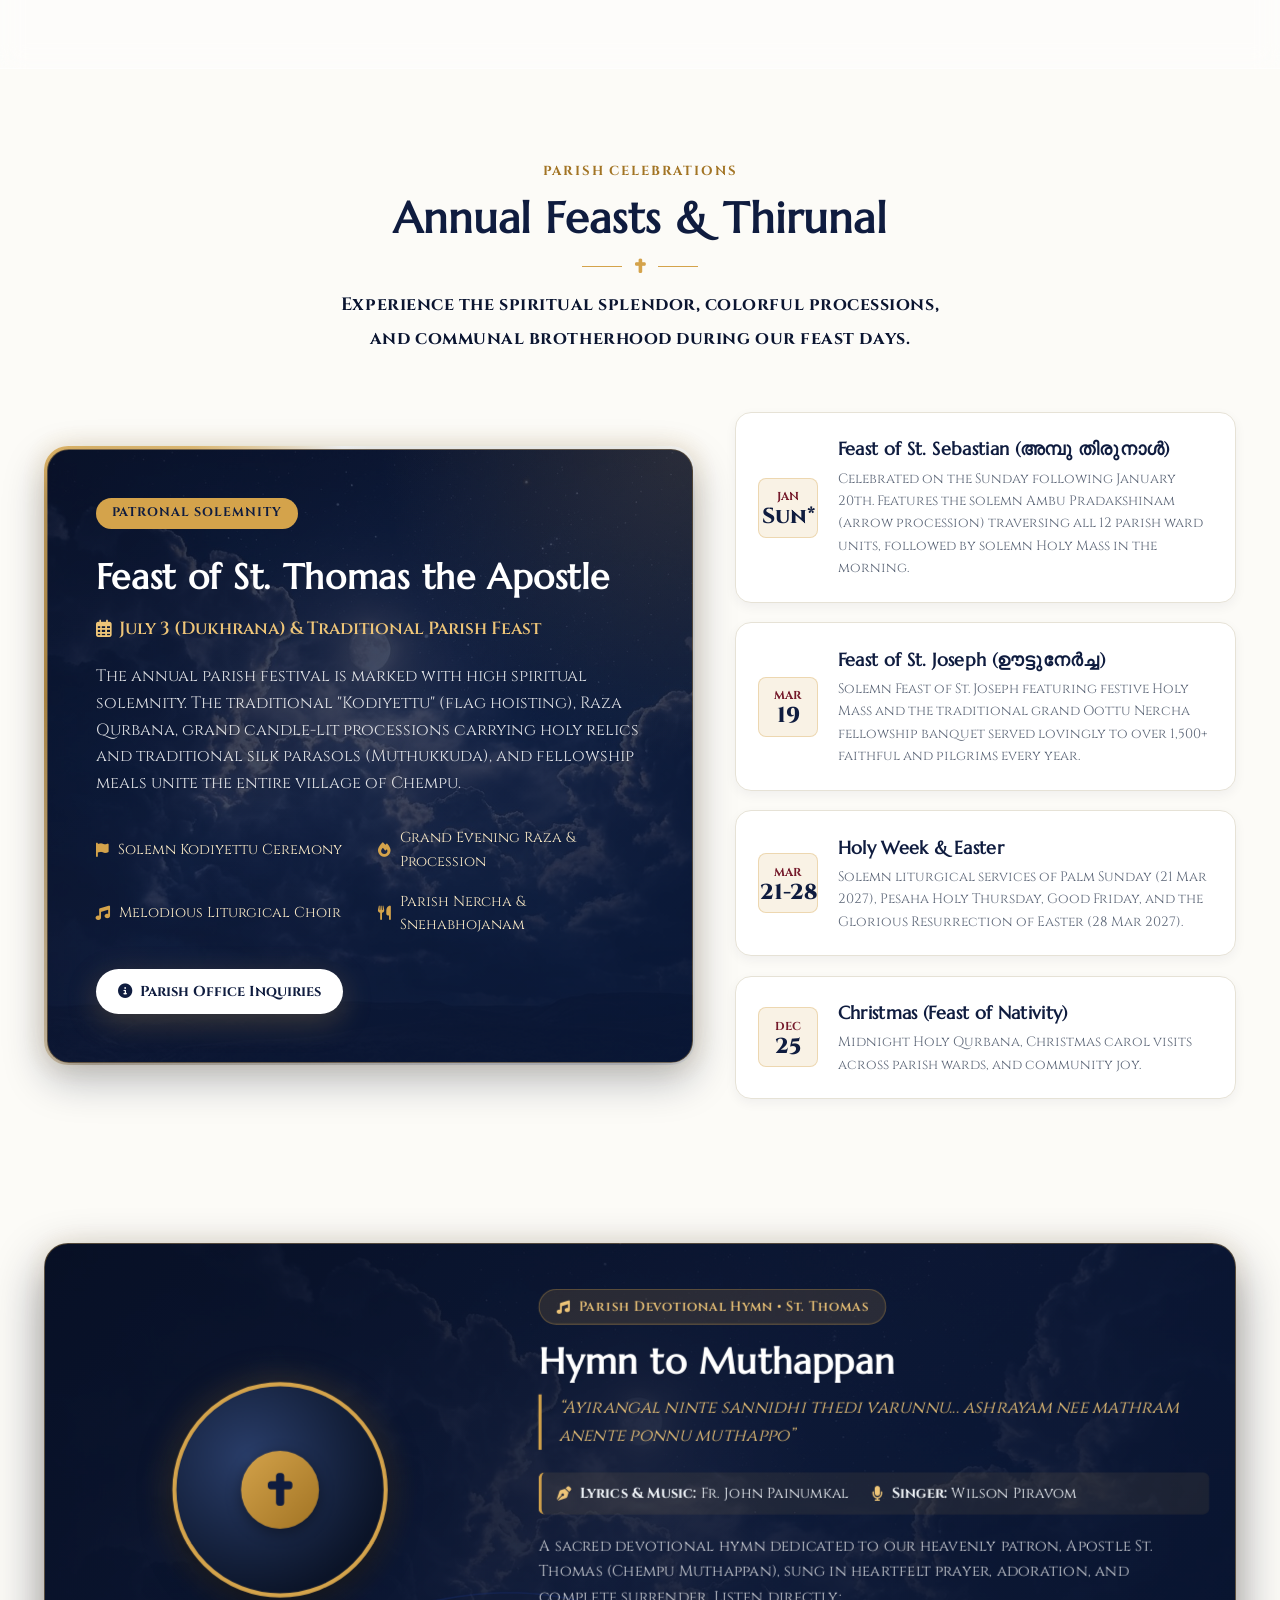
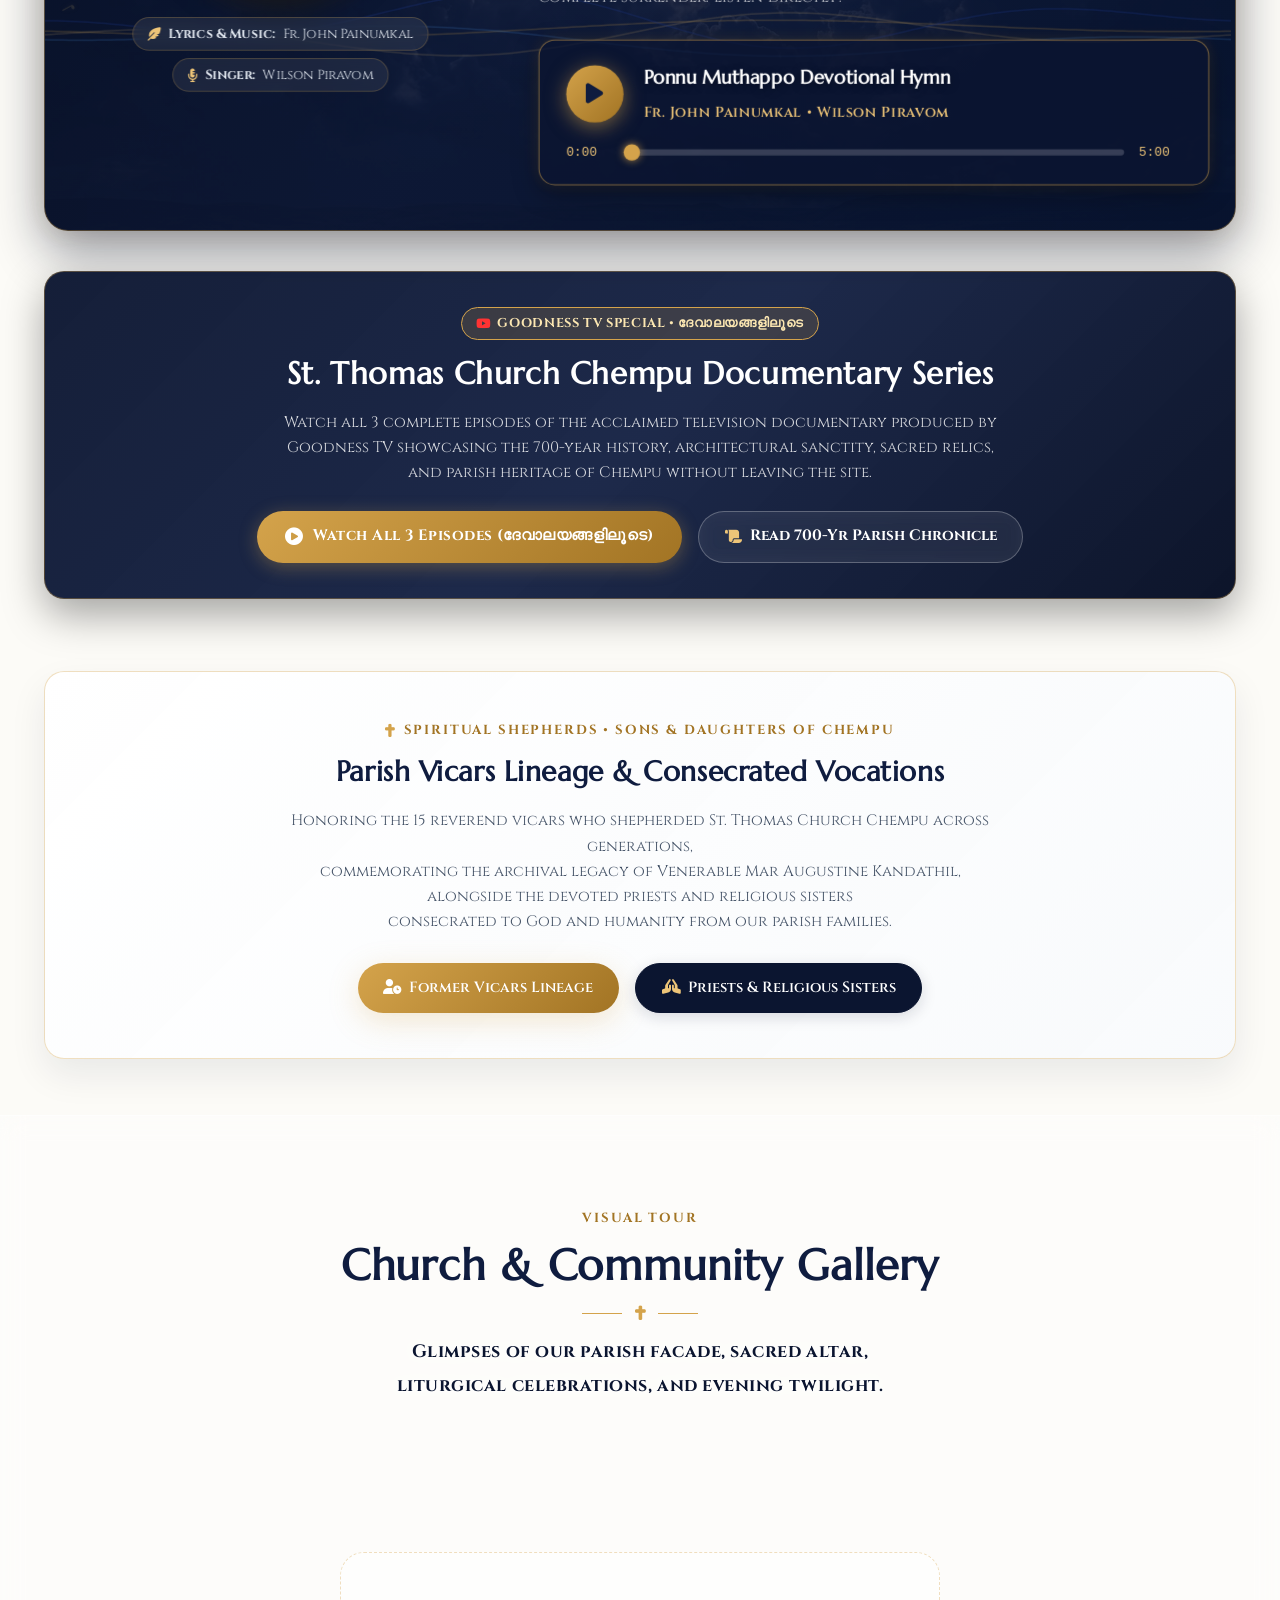
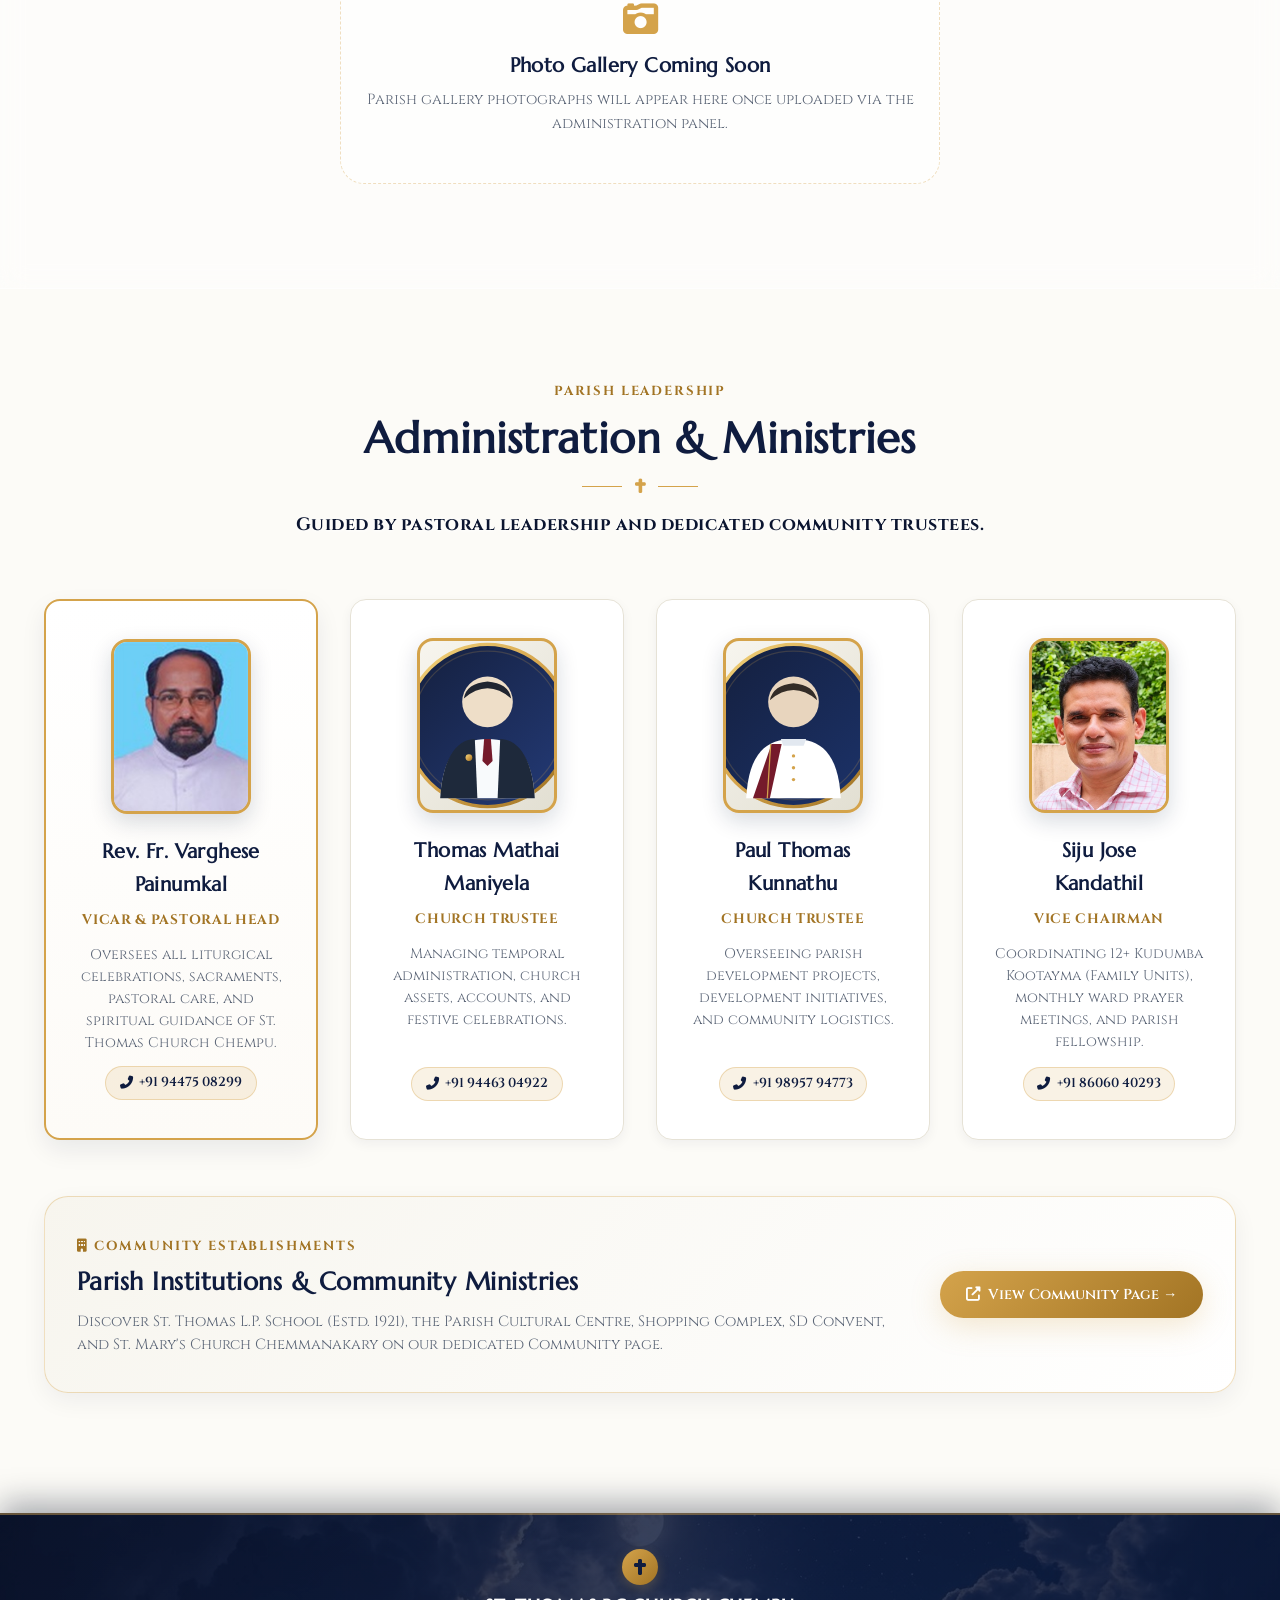
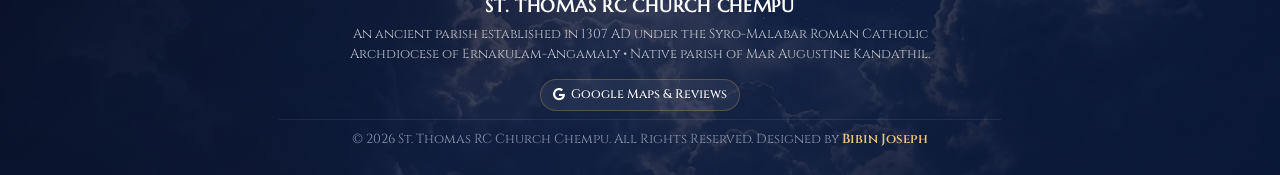
==== commit f16ee13b: "Add symmetrical top margin and rounded borders to St. Mary's Chemmanakary image frame" ====
--- a/index.html
+++ b/index.html
@@ -128,7 +128,7 @@
   <meta name="referrer" content="strict-origin-when-cross-origin">
 
   <!-- Custom Stylesheets -->
-  <link rel="stylesheet" href="assets/style.css?v=1795844300">
+  <link rel="stylesheet" href="assets/style.css?v=1795844400">
   <link rel="stylesheet" href="assets/themes.css?v=25">
 </head>
 <body class="index-page">
--- a/assets/style.css
+++ b/assets/style.css
@@ -3613,12 +3613,14 @@
 .filial-grand-image-wrap {
   width: 100%;
   max-width: 820px;
-  margin: 0 auto;
+  margin: 1.5rem auto 0 auto;
+  border-radius: var(--radius-md, 16px);
   aspect-ratio: 1024 / 812;
   position: relative;
   overflow: hidden;
   background: #0f1c3f;
-  border-bottom: 1px solid var(--border-light, rgba(226, 232, 240, 0.8));
+  box-shadow: 0 4px 20px rgba(11, 21, 48, 0.12);
+  border: 1px solid var(--border-gold, rgba(212, 163, 75, 0.35));
 }
 
 .filial-grand-image-wrap img {
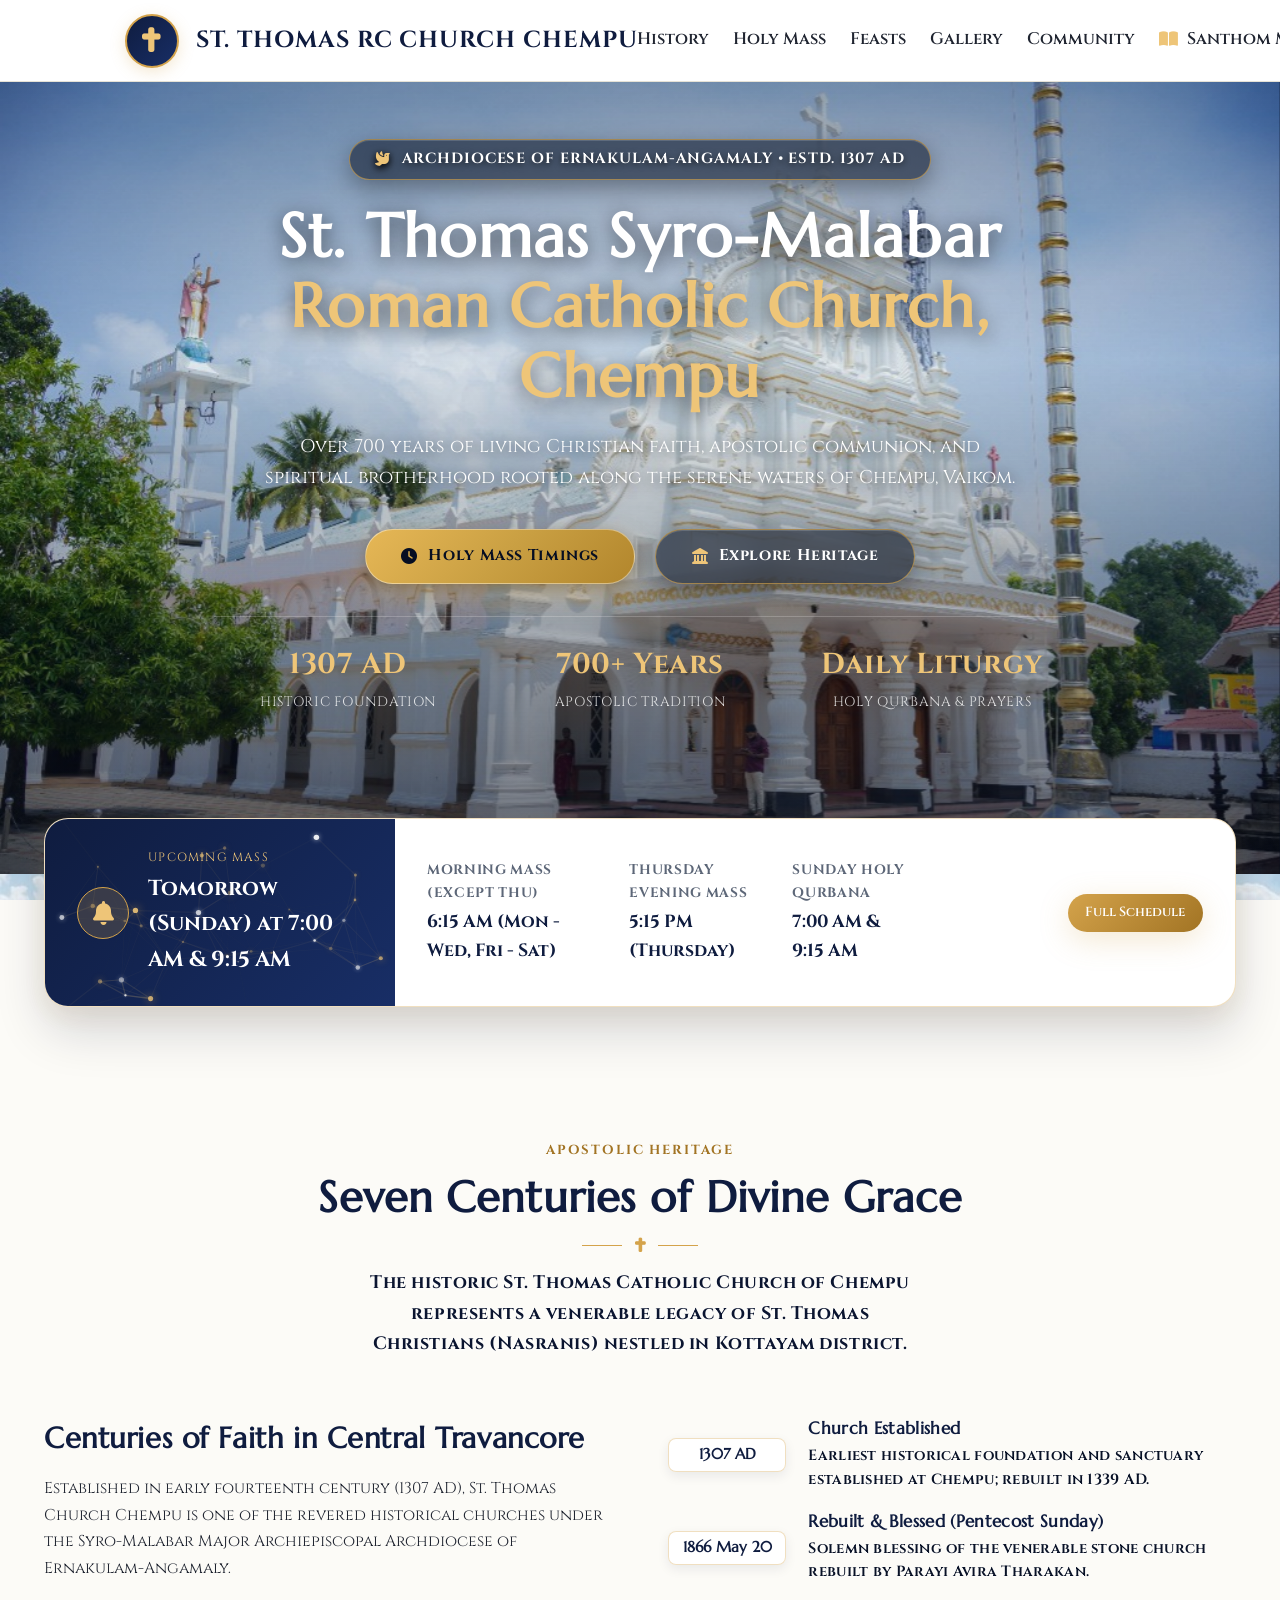
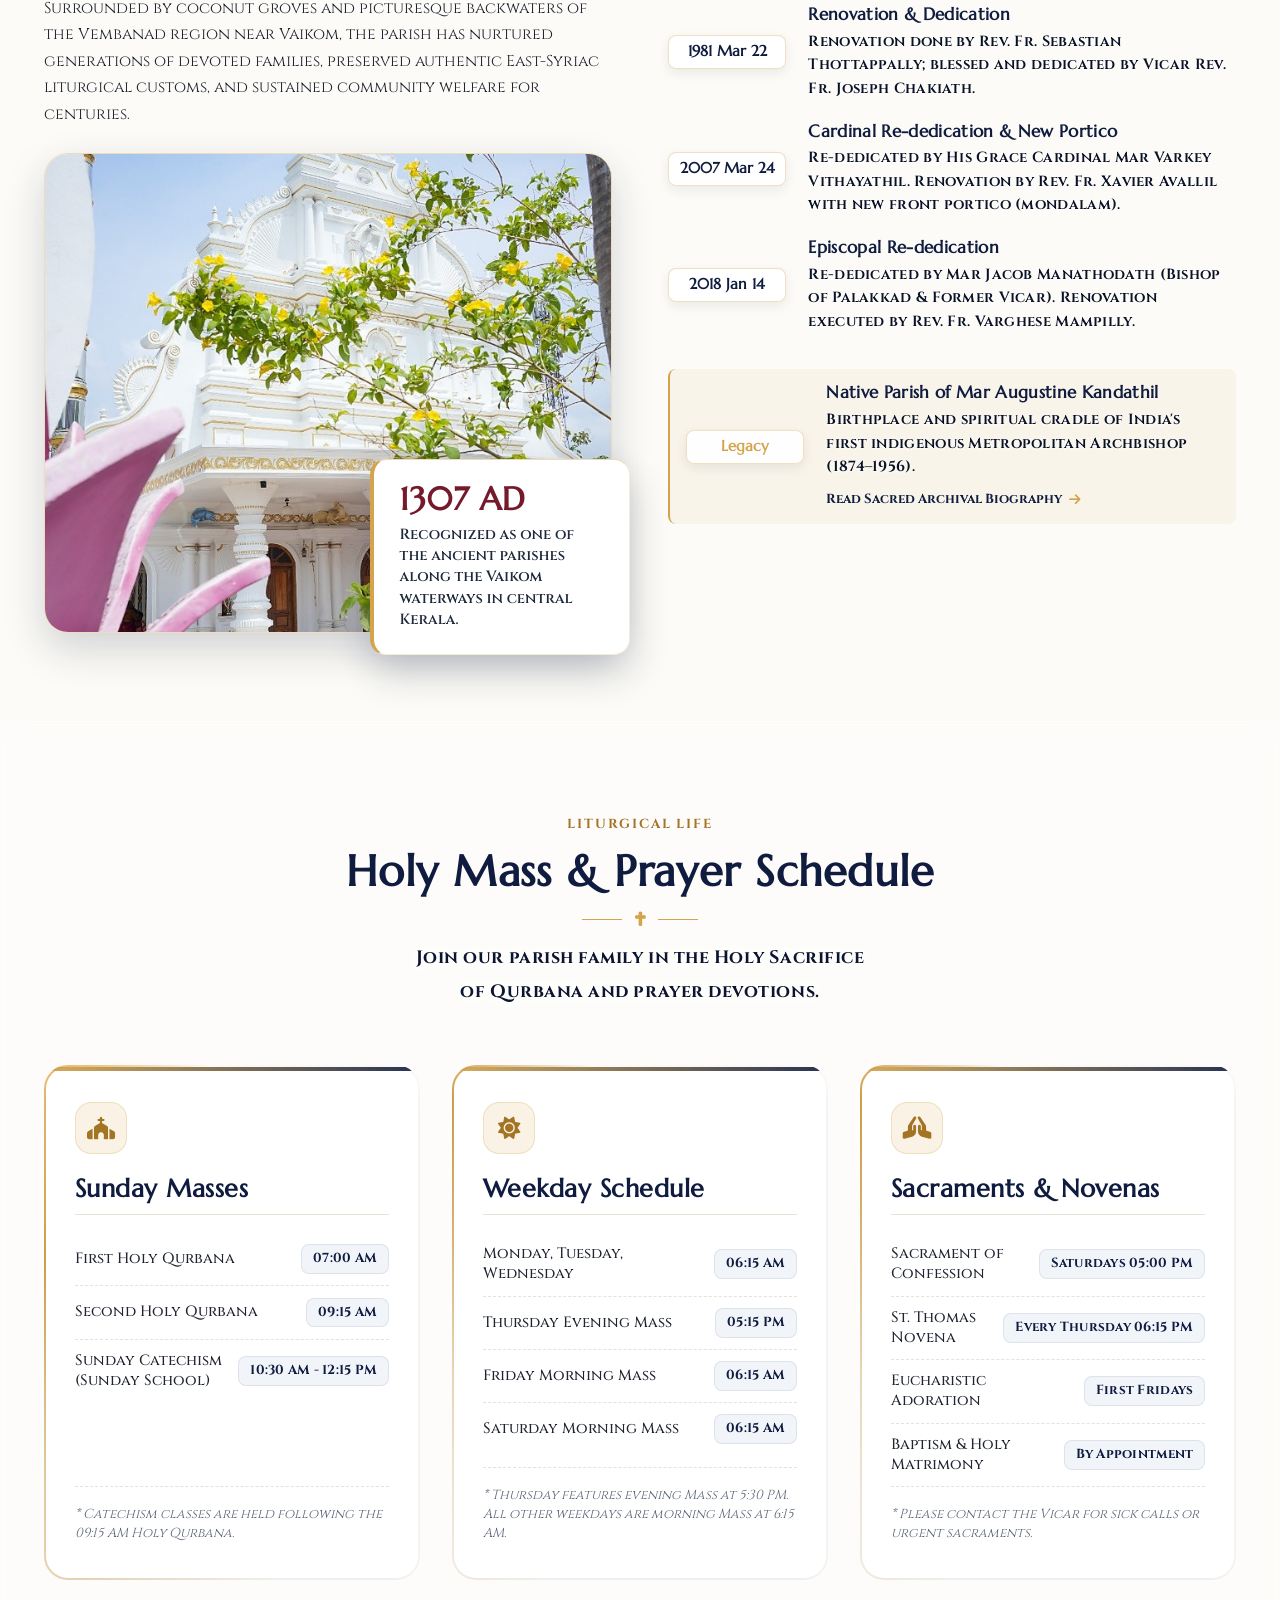
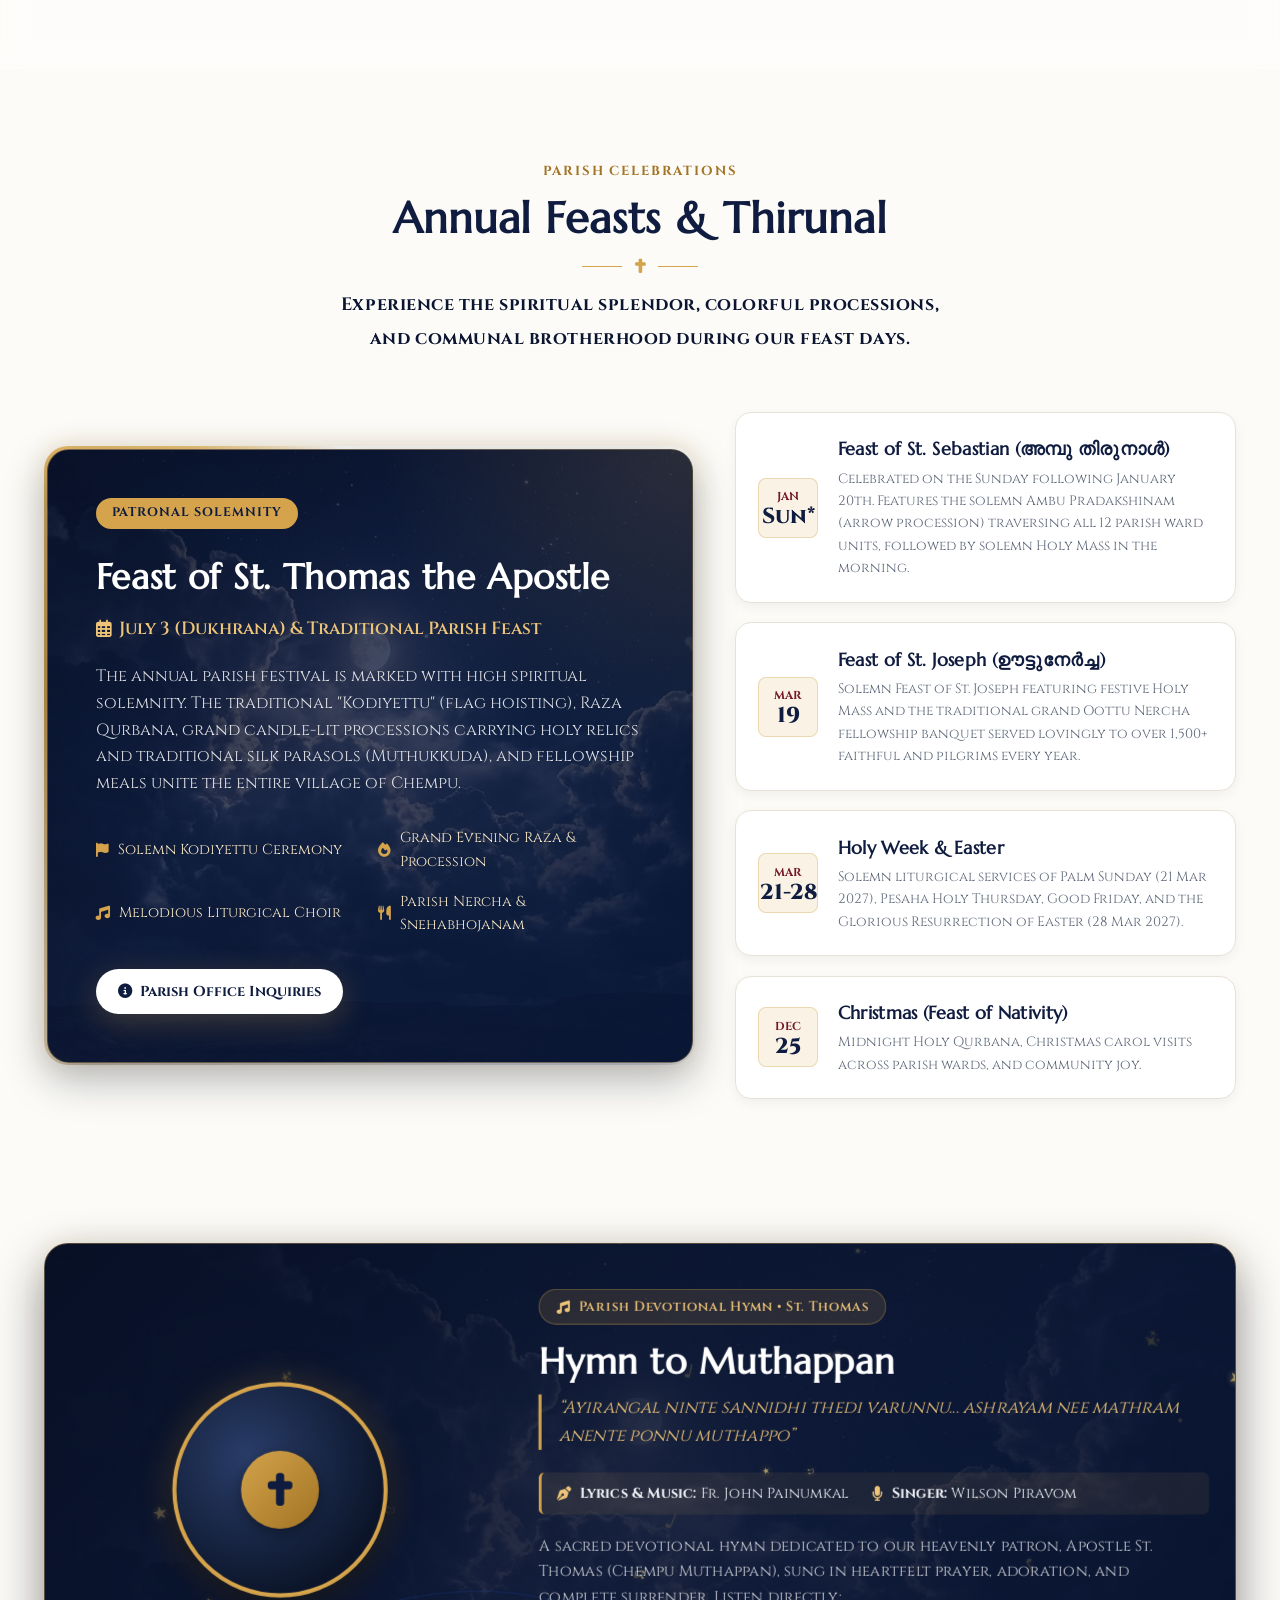
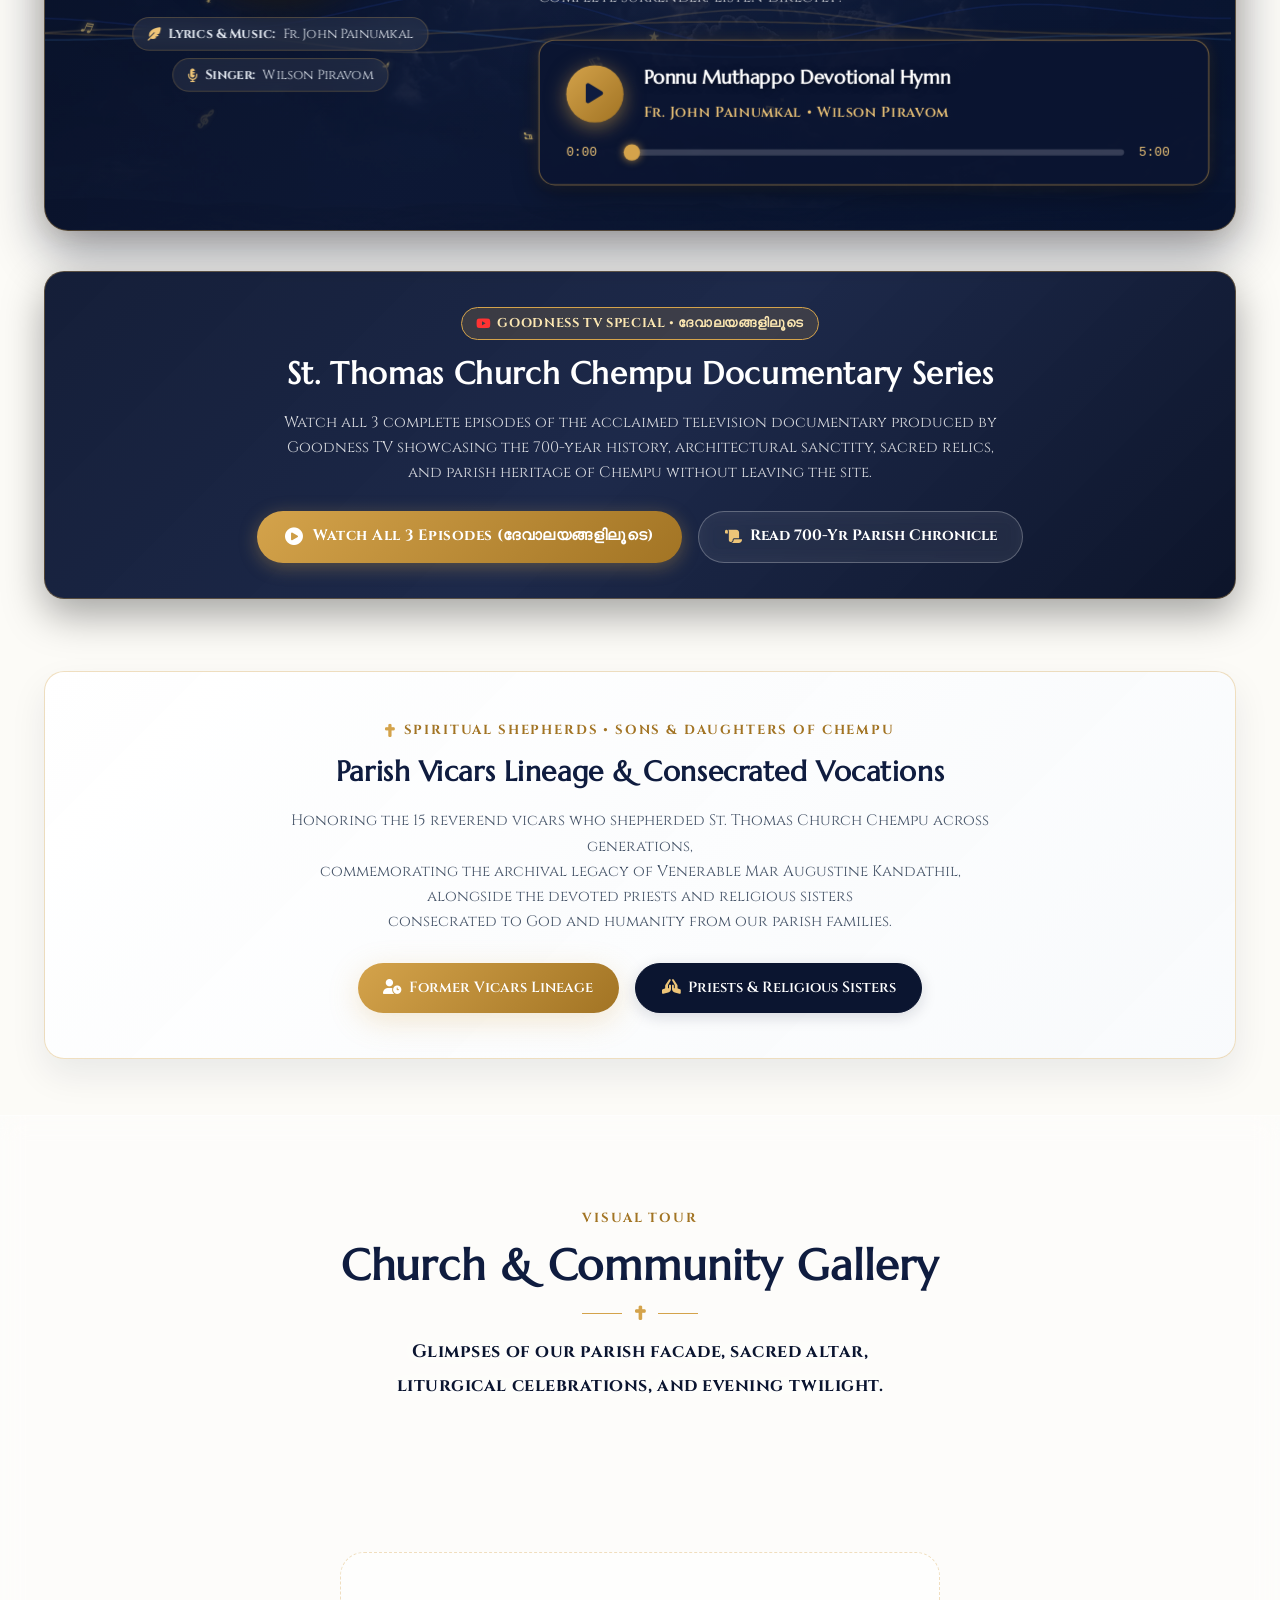
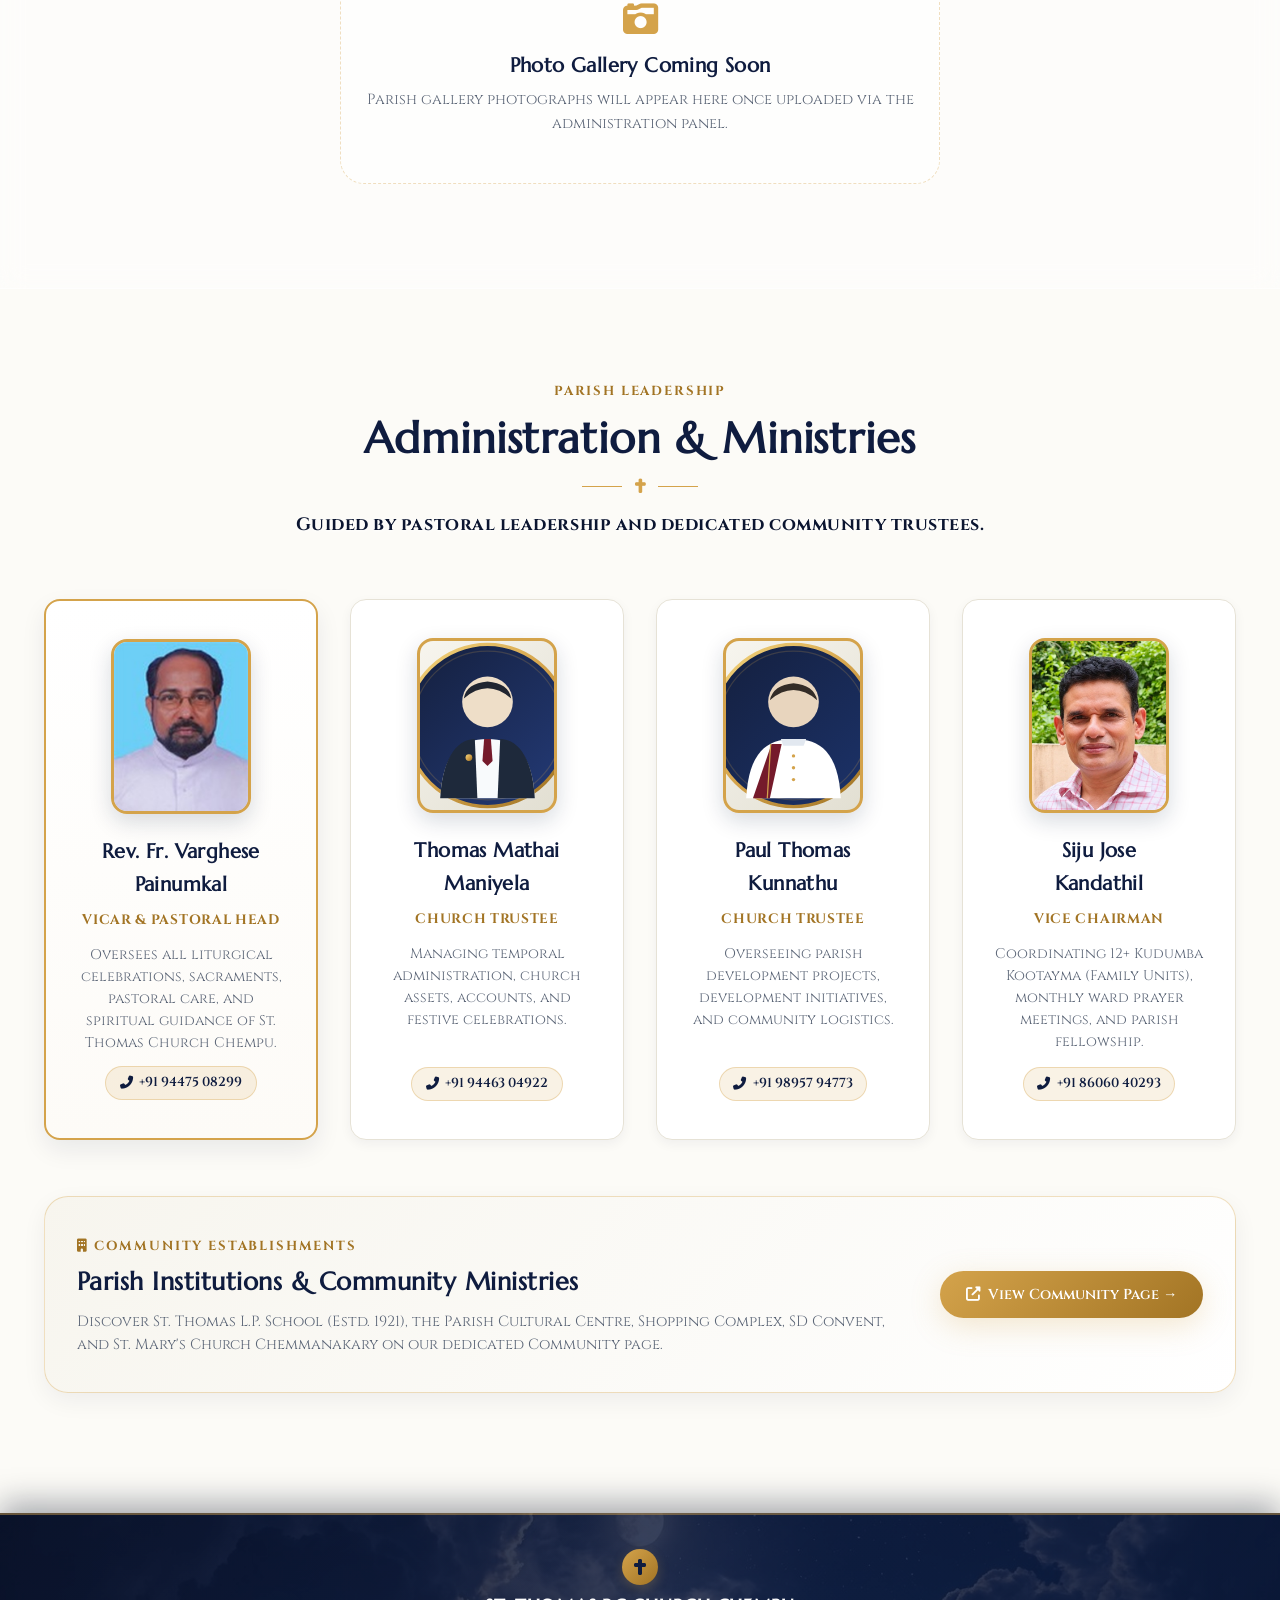
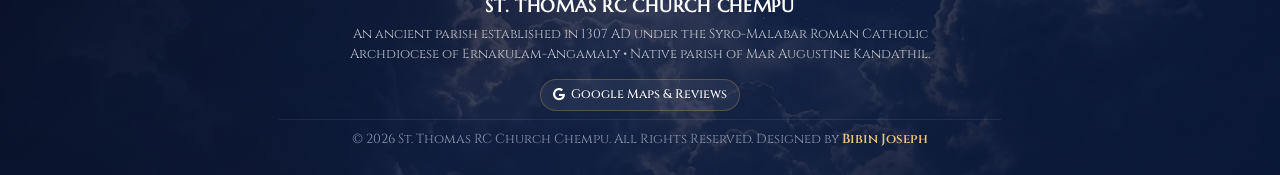
==== commit 0722b593: "Match St. Mary's Chemmanakary image border to SD Convent style with 3px solid white and soft shadow" ====
--- a/index.html
+++ b/index.html
@@ -128,7 +128,7 @@
   <meta name="referrer" content="strict-origin-when-cross-origin">
 
   <!-- Custom Stylesheets -->
-  <link rel="stylesheet" href="assets/style.css?v=1795844400">
+  <link rel="stylesheet" href="assets/style.css?v=1795844500">
   <link rel="stylesheet" href="assets/themes.css?v=25">
 </head>
 <body class="index-page">
--- a/assets/style.css
+++ b/assets/style.css
@@ -3614,13 +3614,13 @@
   width: 100%;
   max-width: 820px;
   margin: 1.5rem auto 0 auto;
-  border-radius: var(--radius-md, 16px);
+  border-radius: var(--radius-md, 14px);
   aspect-ratio: 1024 / 812;
   position: relative;
   overflow: hidden;
   background: #0f1c3f;
-  box-shadow: 0 4px 20px rgba(11, 21, 48, 0.12);
-  border: 1px solid var(--border-gold, rgba(212, 163, 75, 0.35));
+  box-shadow: 0 6px 20px rgba(11, 21, 48, 0.12);
+  border: 3px solid #ffffff;
 }
 
 .filial-grand-image-wrap img {
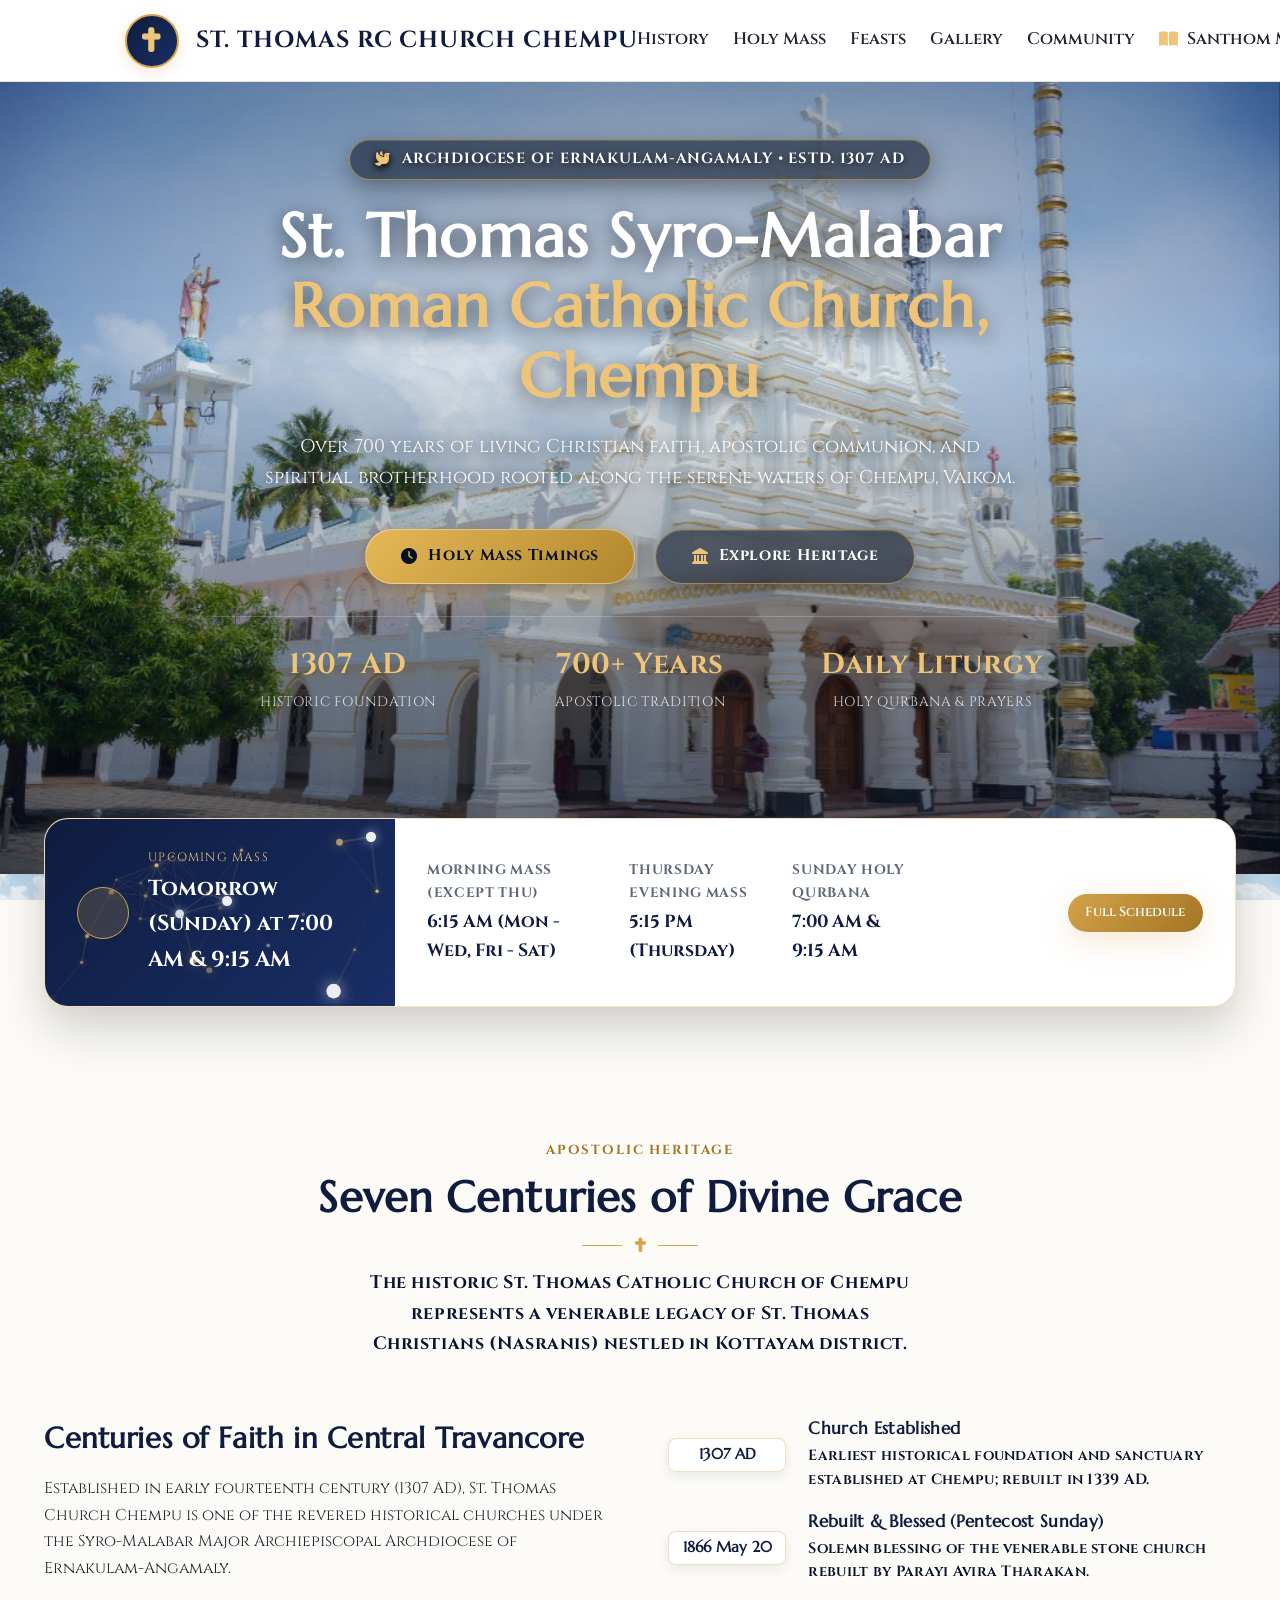
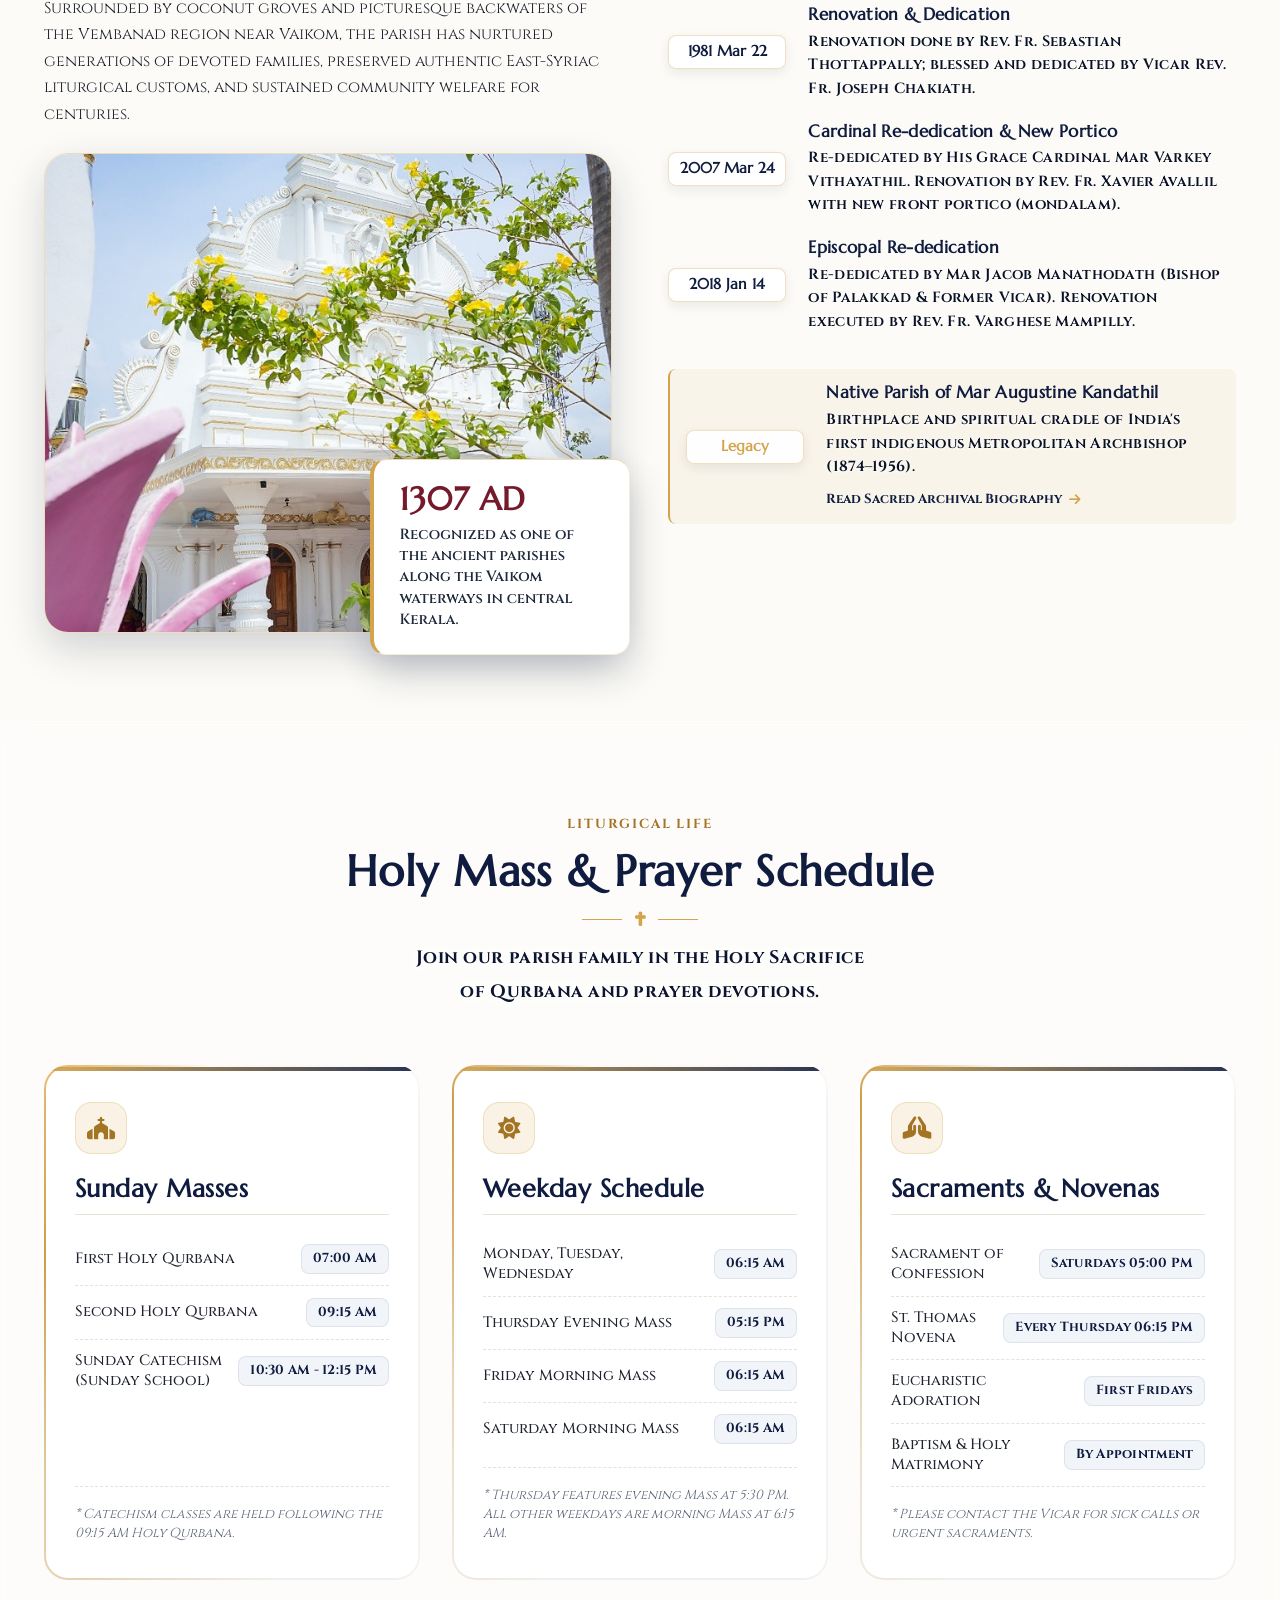
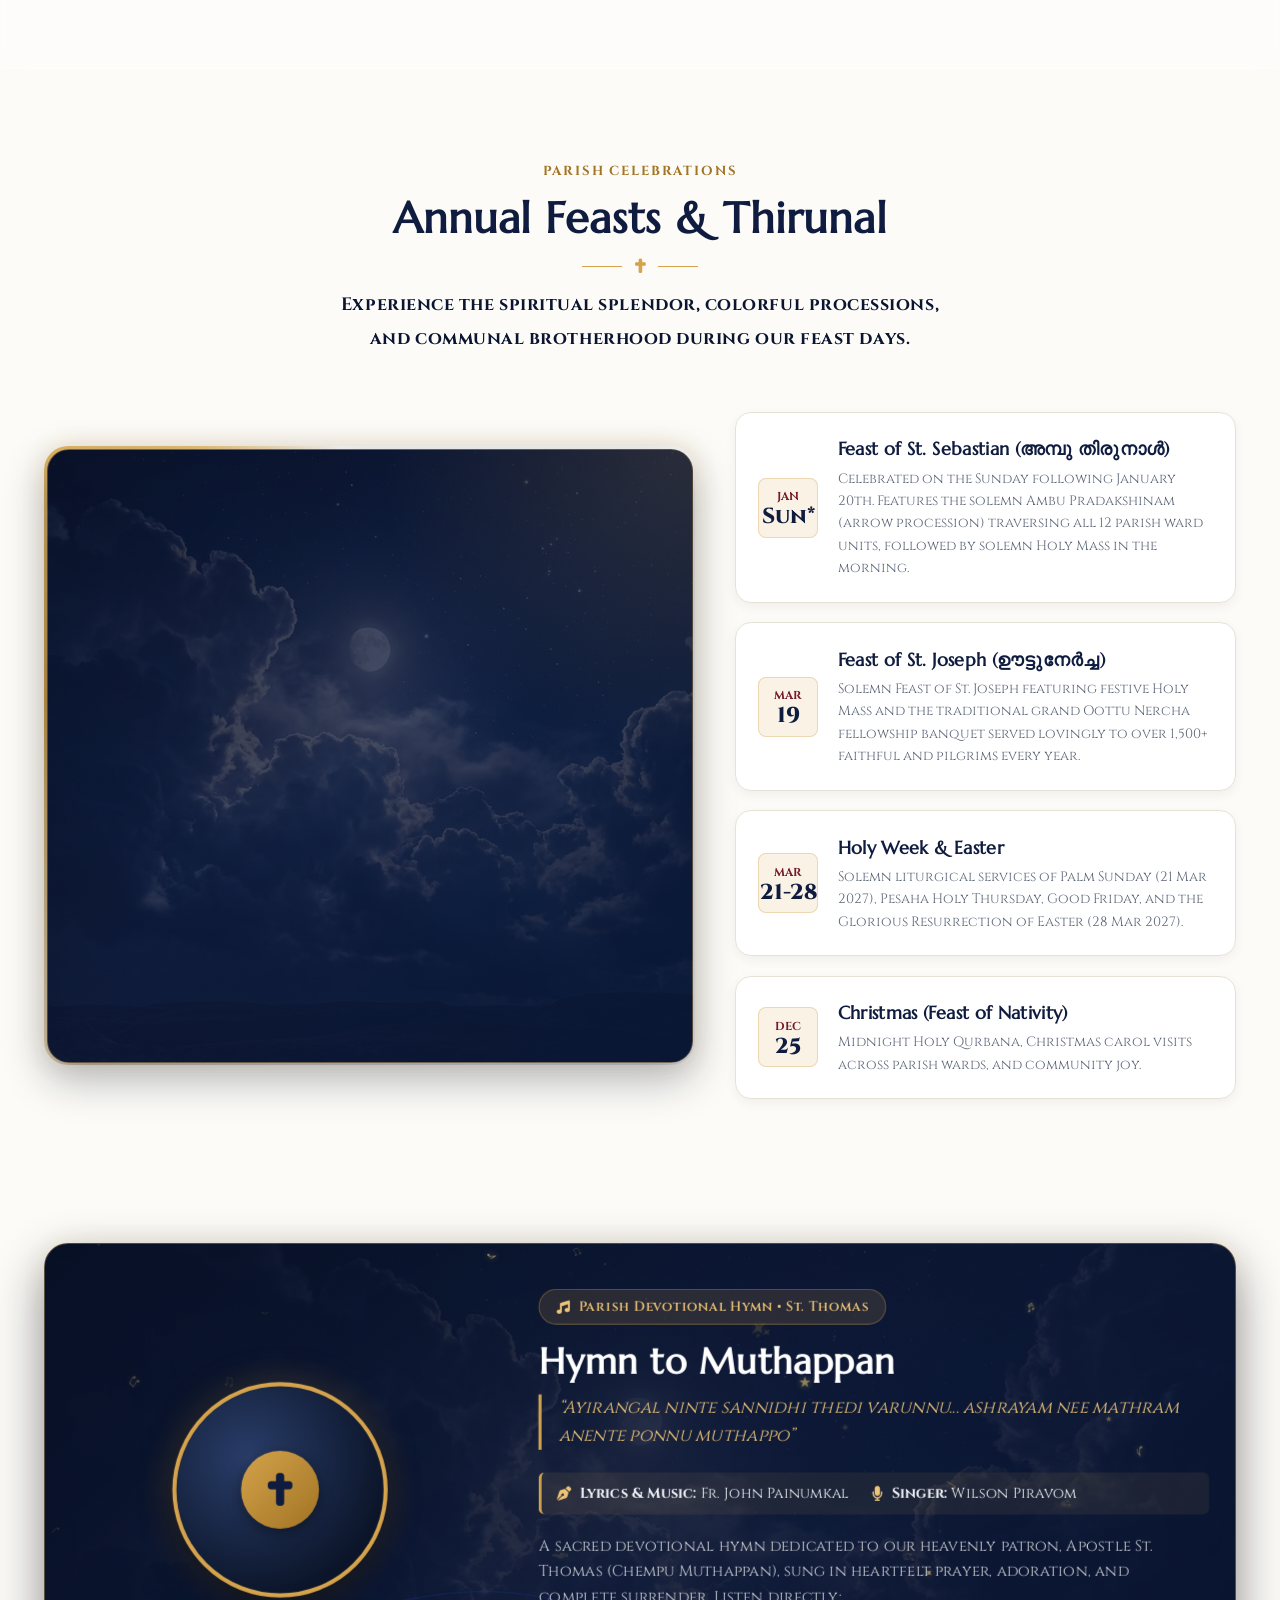
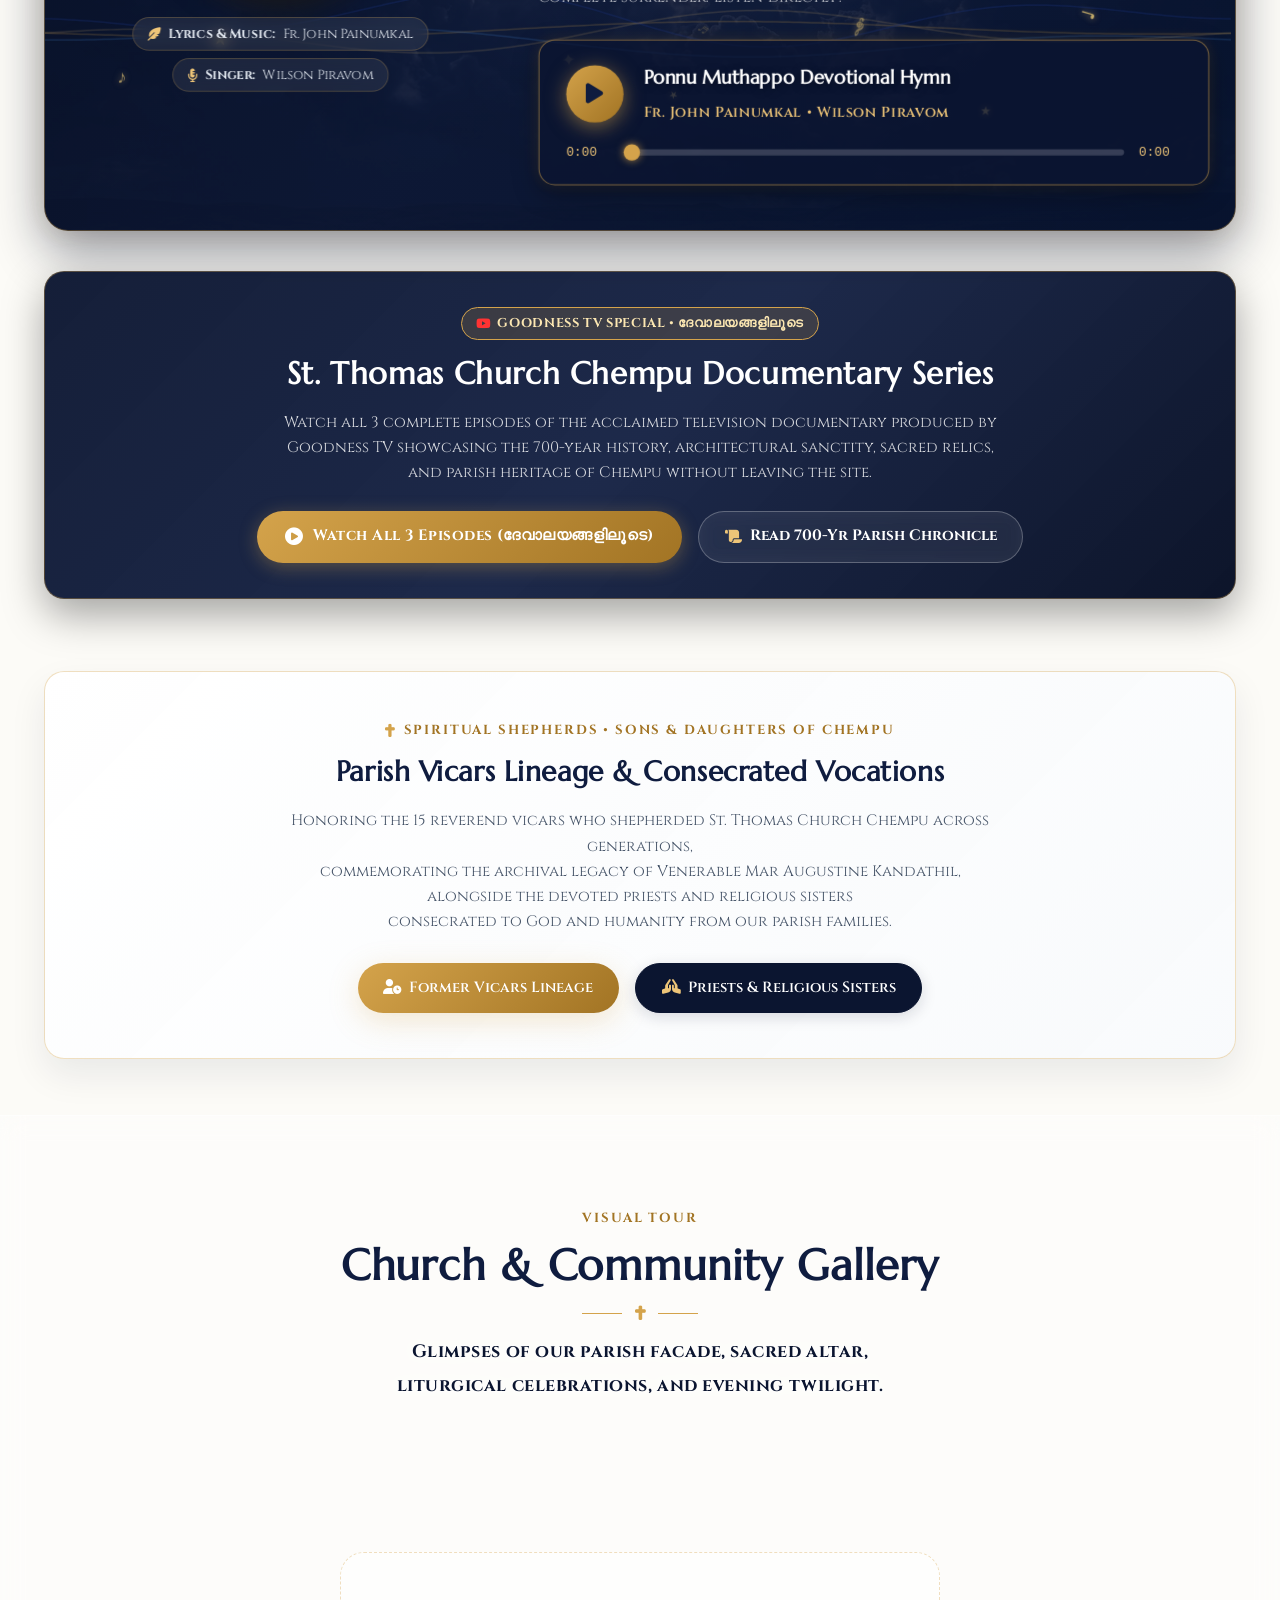
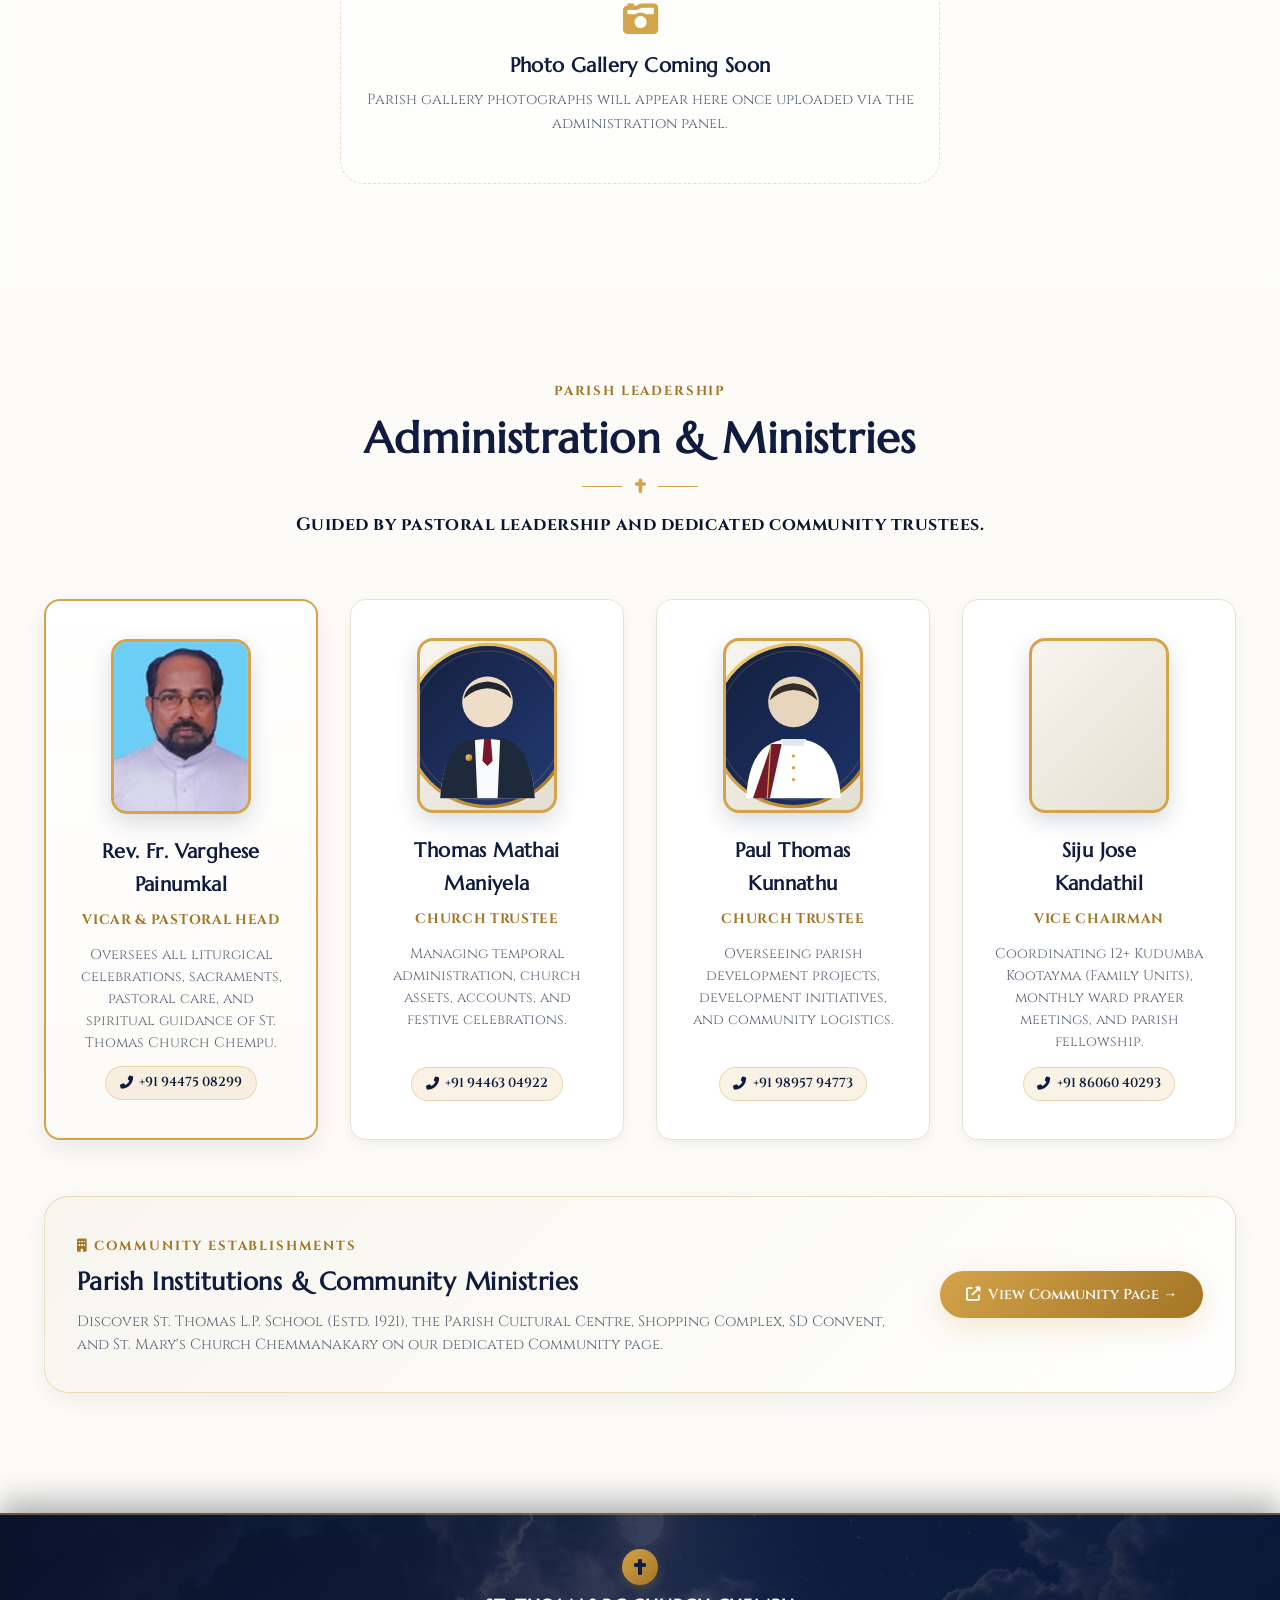
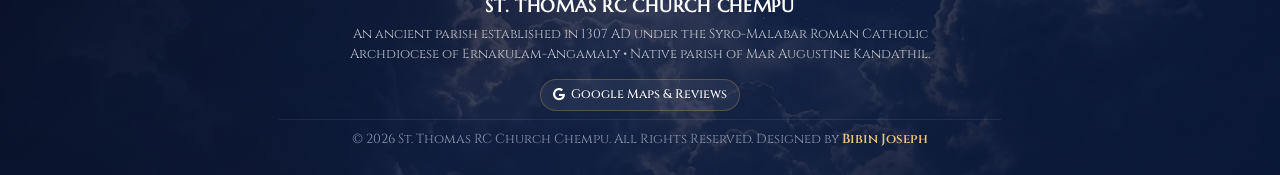
==== commit 6f1a0a1d: "Significantly improve community page description readability: solid frosted white background, deep s" ====
--- a/index.html
+++ b/index.html
@@ -128,7 +128,7 @@
   <meta name="referrer" content="strict-origin-when-cross-origin">
 
   <!-- Custom Stylesheets -->
-  <link rel="stylesheet" href="assets/style.css?v=1795844500">
+  <link rel="stylesheet" href="assets/style.css?v=1795844800">
   <link rel="stylesheet" href="assets/themes.css?v=25">
 </head>
 <body class="index-page">
--- a/assets/style.css
+++ b/assets/style.css
@@ -3392,11 +3392,33 @@
 body.community-page .pious-wing-card,
 body.community-page .sd-convent-card-enhanced,
 body.community-page .filial-church-grand-card {
-  background: transparent !important;
-  backdrop-filter: blur(10px);
-  -webkit-backdrop-filter: blur(10px);
-  box-shadow: 0 12px 35px rgba(20, 50, 100, 0.12), 0 2px 6px rgba(0, 0, 0, 0.04);
-  border: 1px solid rgba(255, 255, 255, 0.8);
+  background: rgba(255, 255, 255, 0.94) !important;
+  backdrop-filter: blur(16px);
+  -webkit-backdrop-filter: blur(16px);
+  box-shadow: 0 14px 40px rgba(11, 21, 48, 0.12), 0 2px 8px rgba(0, 0, 0, 0.04);
+  border: 1px solid rgba(255, 255, 255, 0.95);
+}
+
+/* Ensure clean, crisp, effortless readability for all community page body texts & descriptions */
+body.community-page p,
+body.community-page .filial-grand-content p,
+body.community-page .sd-convent-content p,
+body.community-page .institution-card p,
+body.community-page .pious-wing-card p {
+  font-family: 'Plus Jakarta Sans', system-ui, -apple-system, sans-serif !important;
+  font-size: 1.05rem !important;
+  line-height: 1.8 !important;
+  color: #1e293b !important;
+  font-weight: 500 !important;
+  letter-spacing: -0.01em !important;
+}
+
+body.community-page .sd-features-list span,
+body.community-page .pious-wing-features li {
+  font-family: 'Plus Jakarta Sans', system-ui, -apple-system, sans-serif !important;
+  font-size: 0.95rem !important;
+  color: #0f172a !important;
+  font-weight: 600 !important;
 }
 
 .subpage-hero {
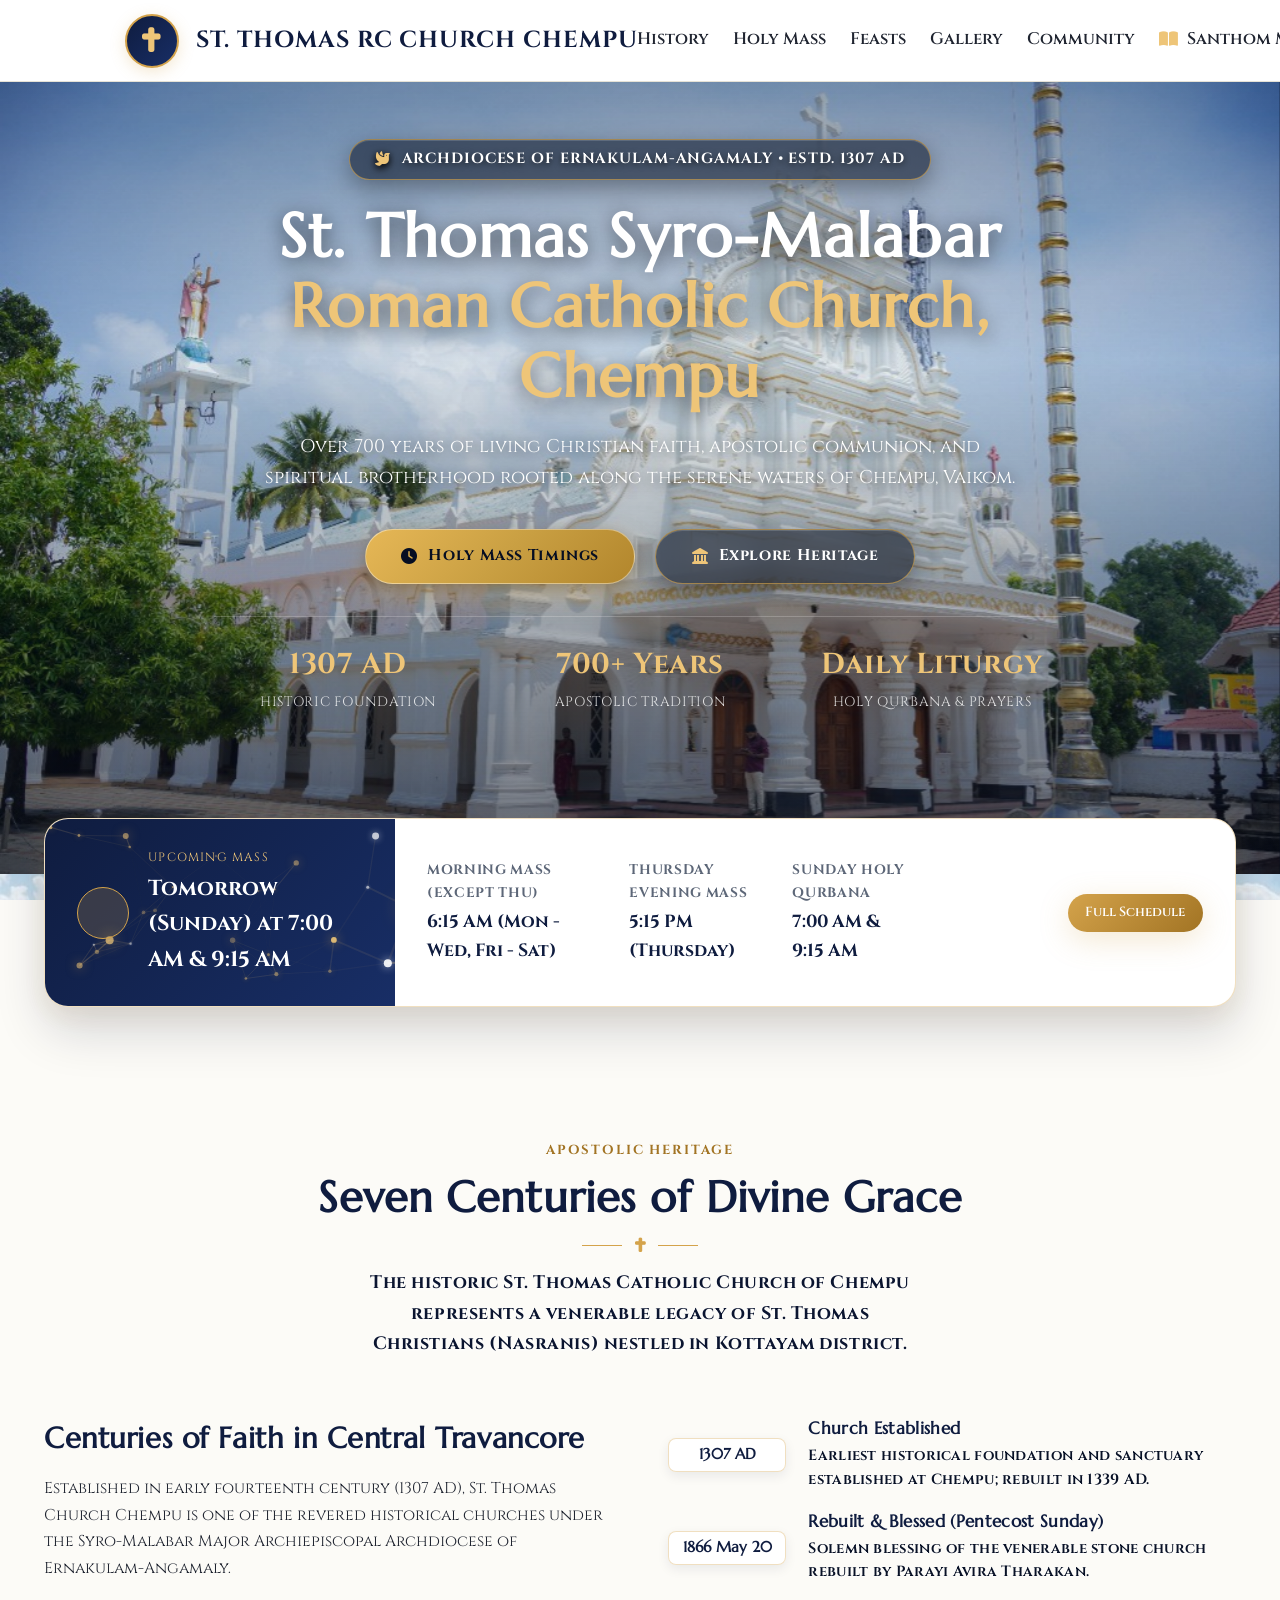
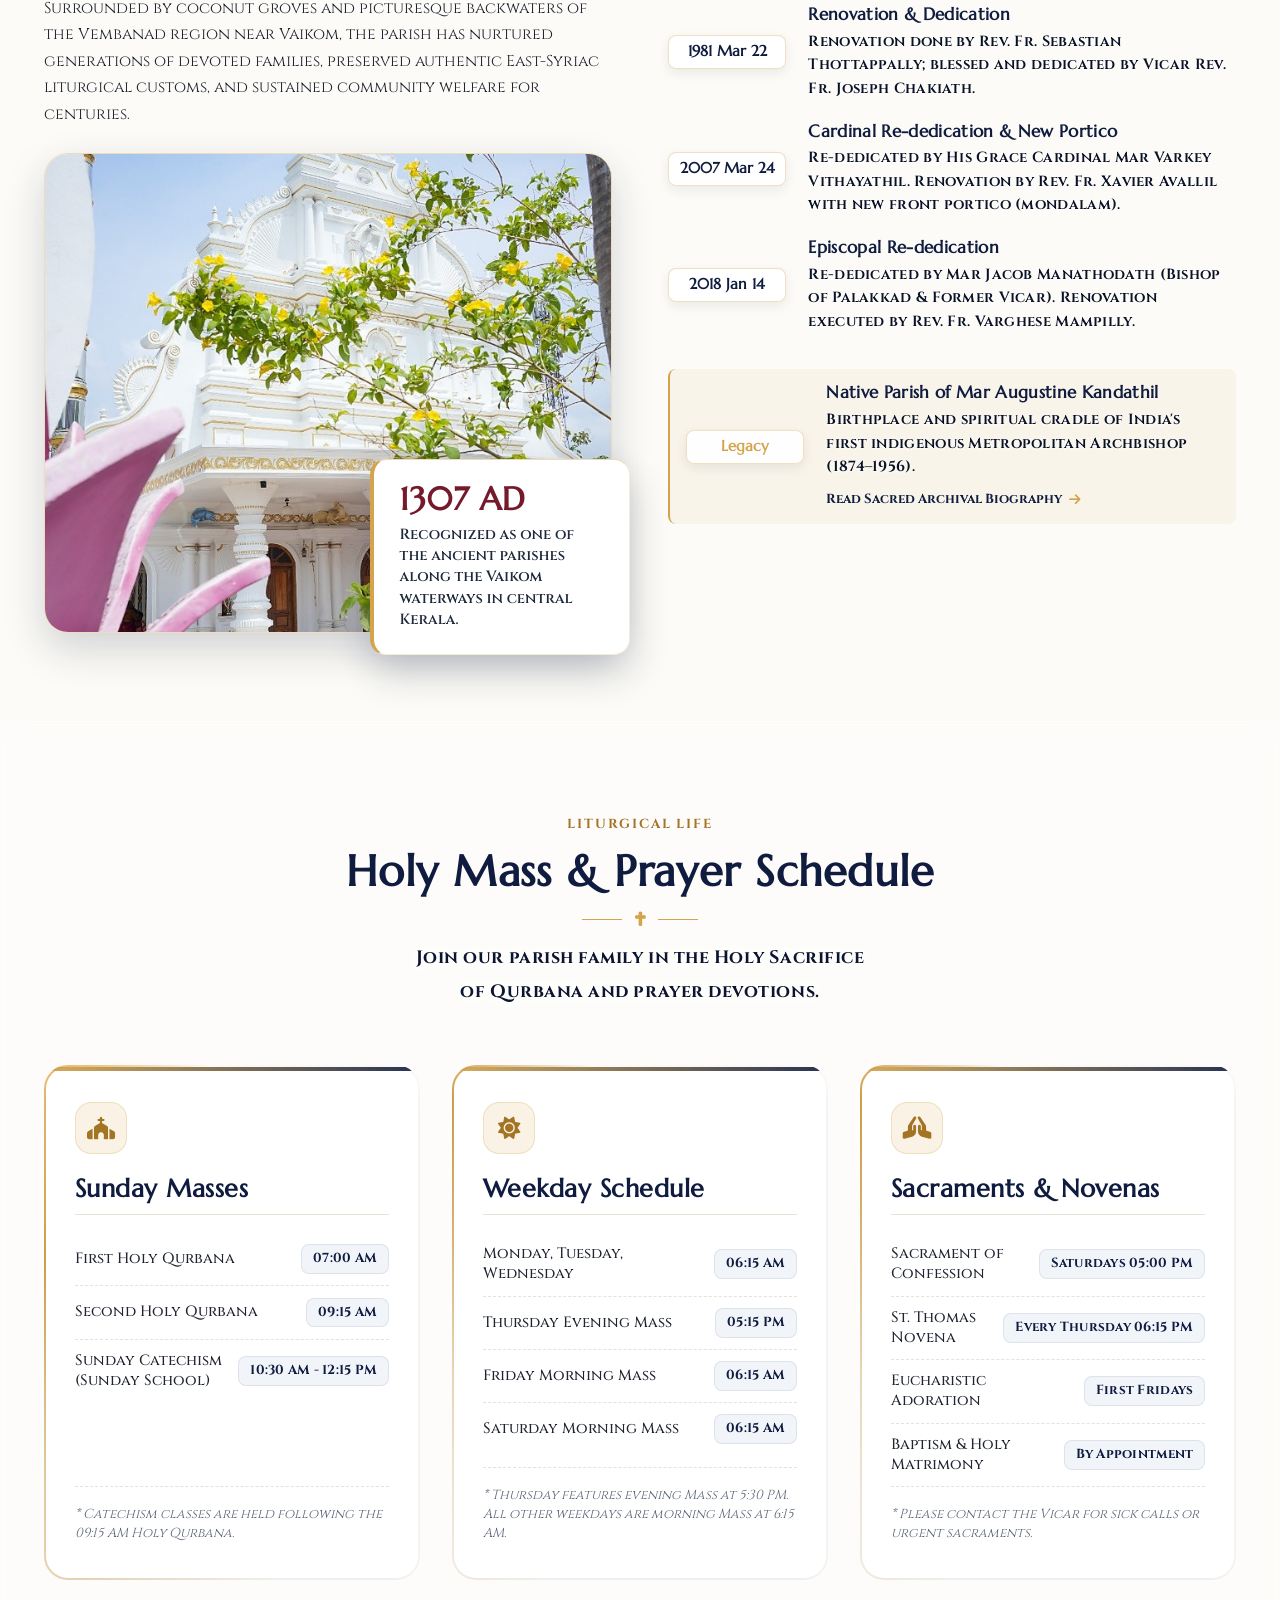
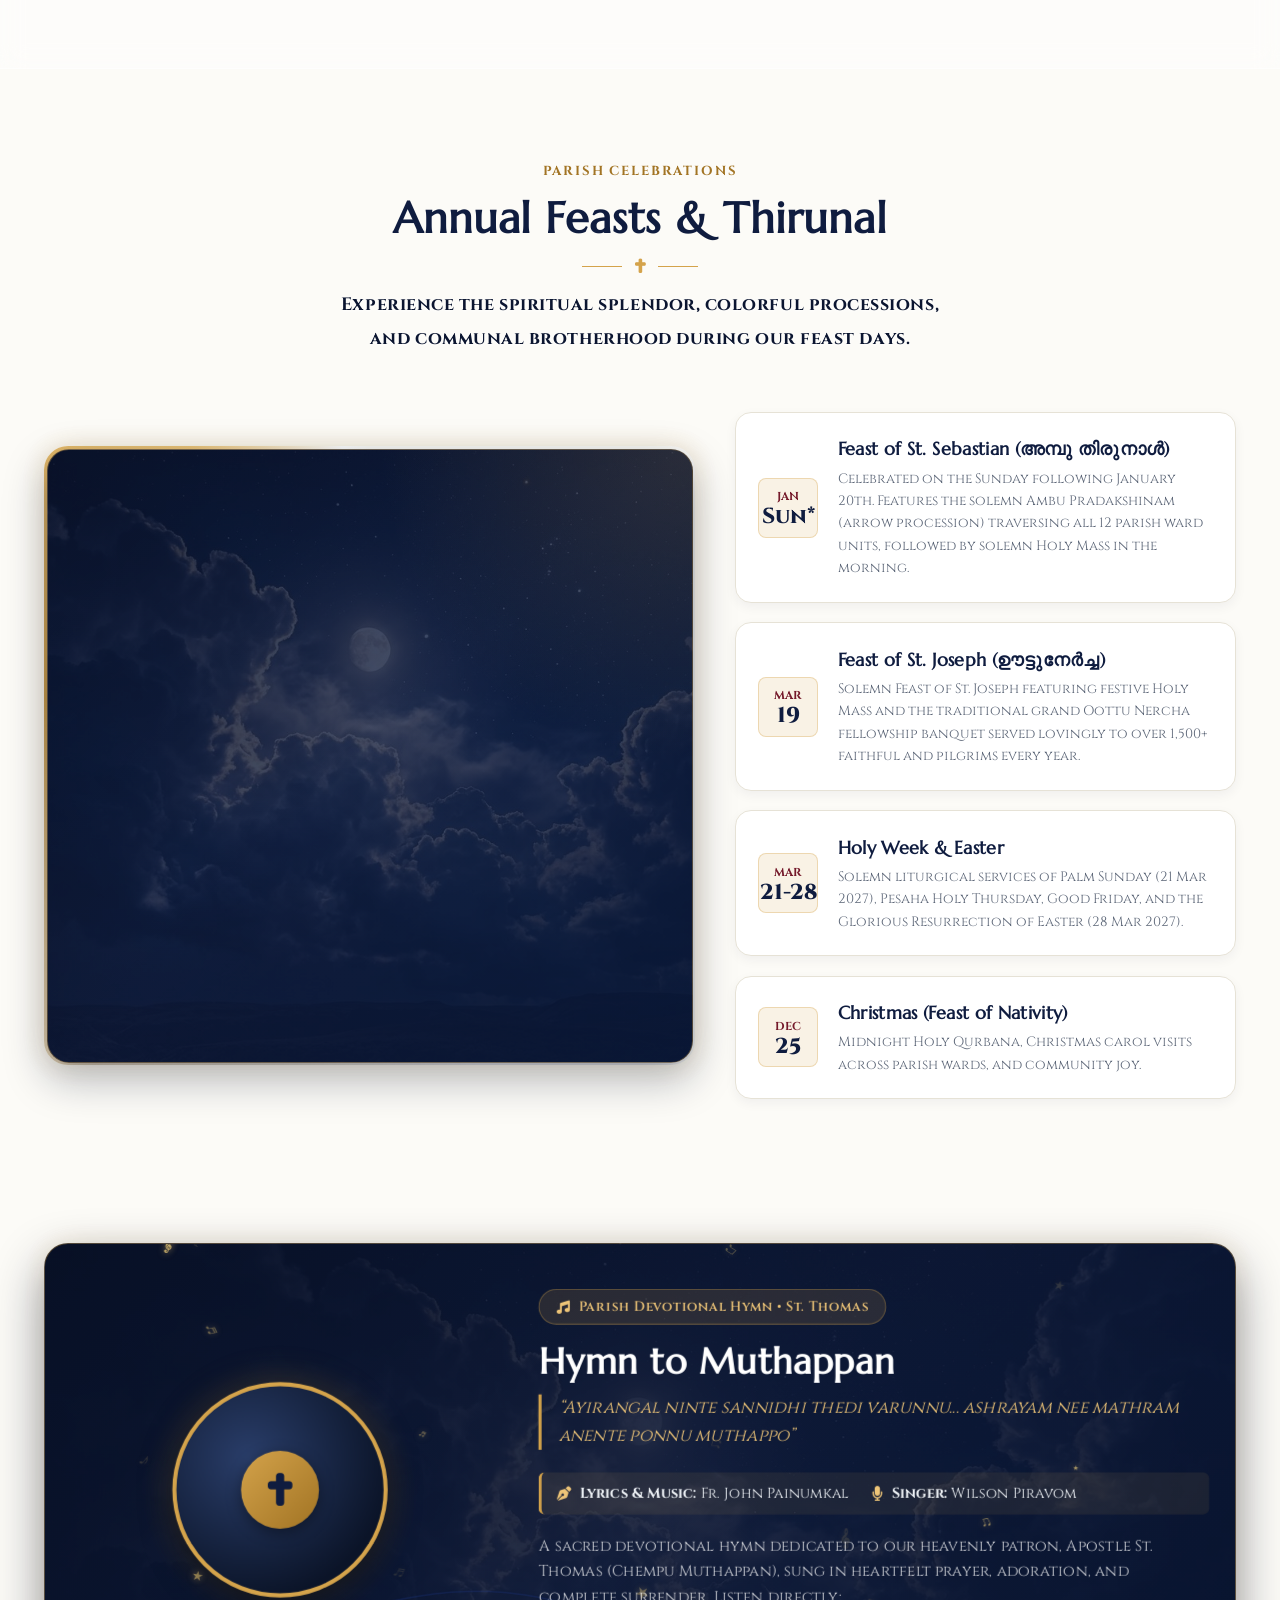
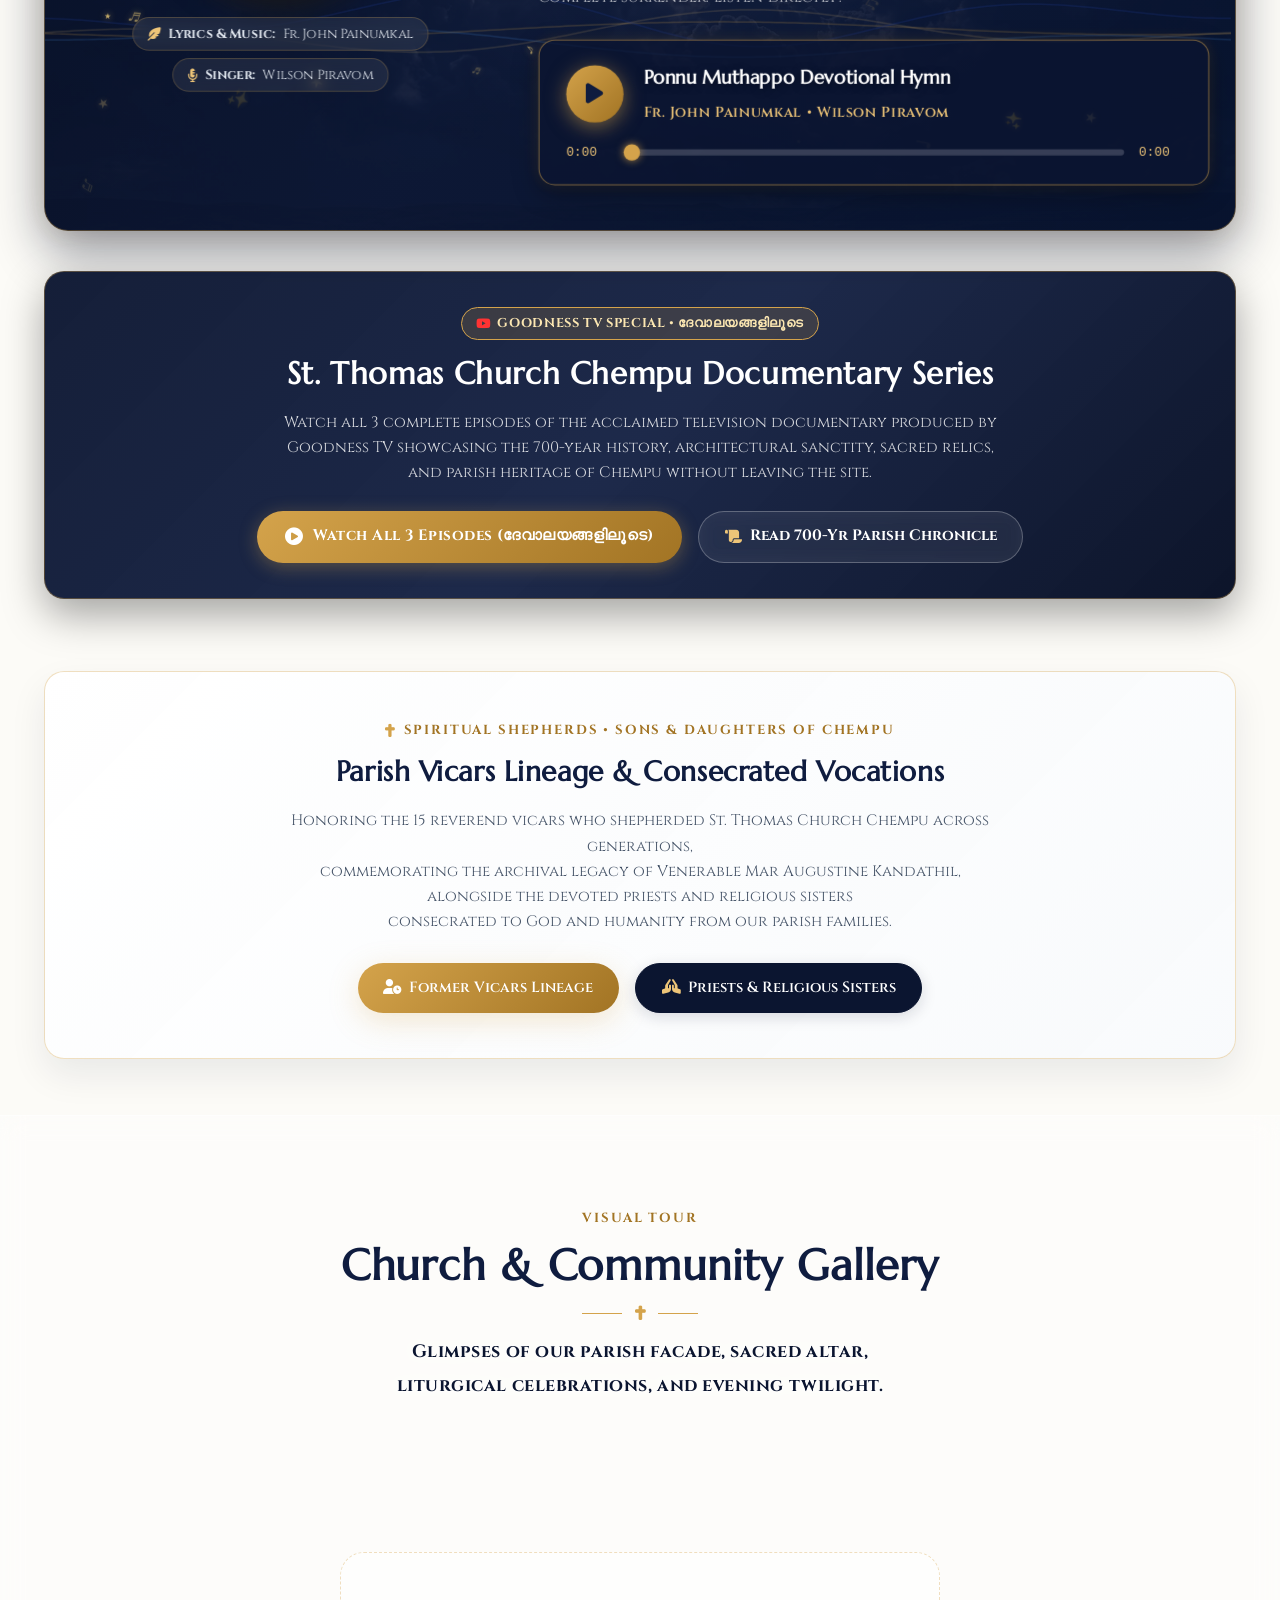
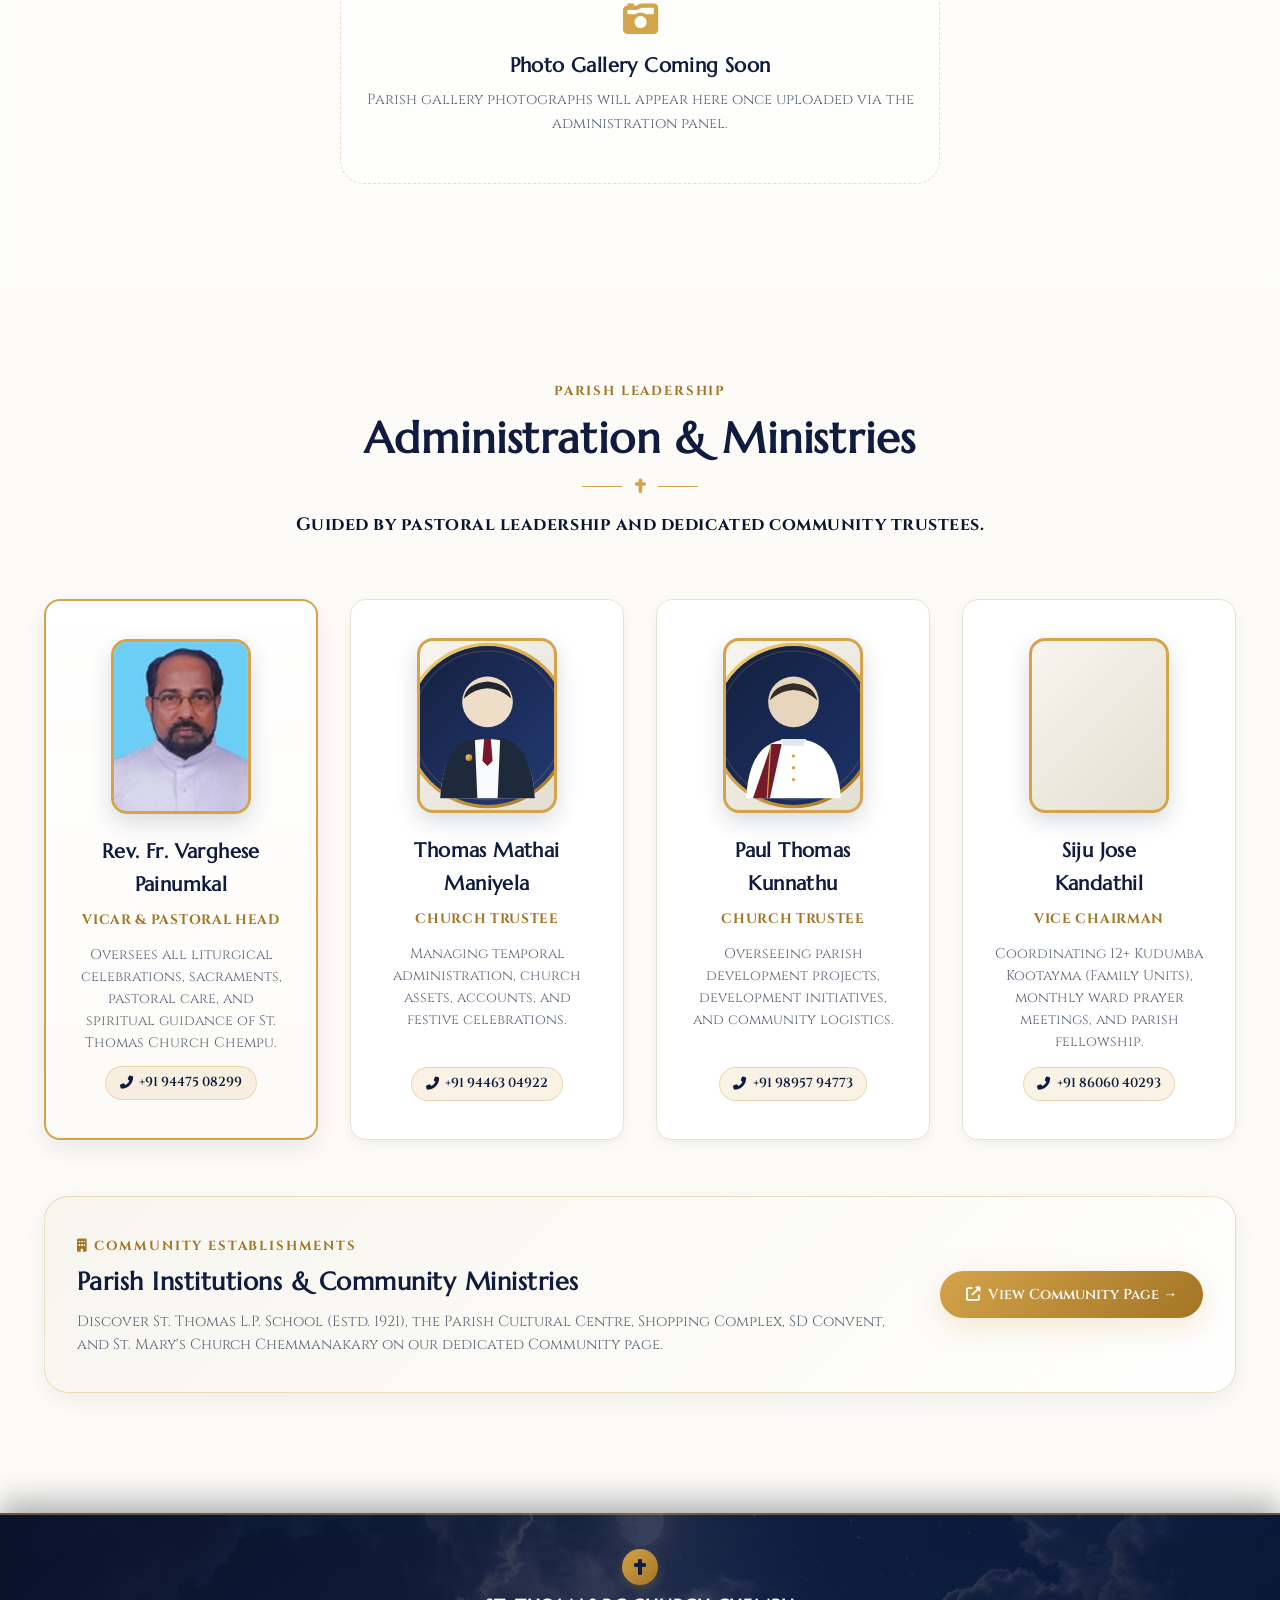
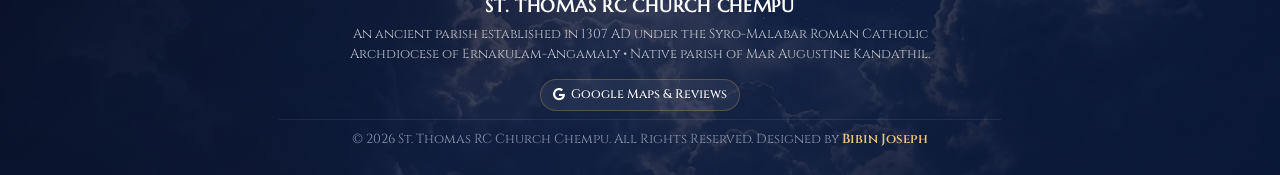
==== commit 37229dfa: "Revert "Significantly improve community page description readability: solid frosted white background" ====
--- a/index.html
+++ b/index.html
@@ -128,7 +128,7 @@
   <meta name="referrer" content="strict-origin-when-cross-origin">
 
   <!-- Custom Stylesheets -->
-  <link rel="stylesheet" href="assets/style.css?v=1795844800">
+  <link rel="stylesheet" href="assets/style.css?v=1795844500">
   <link rel="stylesheet" href="assets/themes.css?v=25">
 </head>
 <body class="index-page">
--- a/assets/style.css
+++ b/assets/style.css
@@ -3392,33 +3392,11 @@
 body.community-page .pious-wing-card,
 body.community-page .sd-convent-card-enhanced,
 body.community-page .filial-church-grand-card {
-  background: rgba(255, 255, 255, 0.94) !important;
-  backdrop-filter: blur(16px);
-  -webkit-backdrop-filter: blur(16px);
-  box-shadow: 0 14px 40px rgba(11, 21, 48, 0.12), 0 2px 8px rgba(0, 0, 0, 0.04);
-  border: 1px solid rgba(255, 255, 255, 0.95);
-}
-
-/* Ensure clean, crisp, effortless readability for all community page body texts & descriptions */
-body.community-page p,
-body.community-page .filial-grand-content p,
-body.community-page .sd-convent-content p,
-body.community-page .institution-card p,
-body.community-page .pious-wing-card p {
-  font-family: 'Plus Jakarta Sans', system-ui, -apple-system, sans-serif !important;
-  font-size: 1.05rem !important;
-  line-height: 1.8 !important;
-  color: #1e293b !important;
-  font-weight: 500 !important;
-  letter-spacing: -0.01em !important;
-}
-
-body.community-page .sd-features-list span,
-body.community-page .pious-wing-features li {
-  font-family: 'Plus Jakarta Sans', system-ui, -apple-system, sans-serif !important;
-  font-size: 0.95rem !important;
-  color: #0f172a !important;
-  font-weight: 600 !important;
+  background: transparent !important;
+  backdrop-filter: blur(10px);
+  -webkit-backdrop-filter: blur(10px);
+  box-shadow: 0 12px 35px rgba(20, 50, 100, 0.12), 0 2px 6px rgba(0, 0, 0, 0.04);
+  border: 1px solid rgba(255, 255, 255, 0.8);
 }
 
 .subpage-hero {
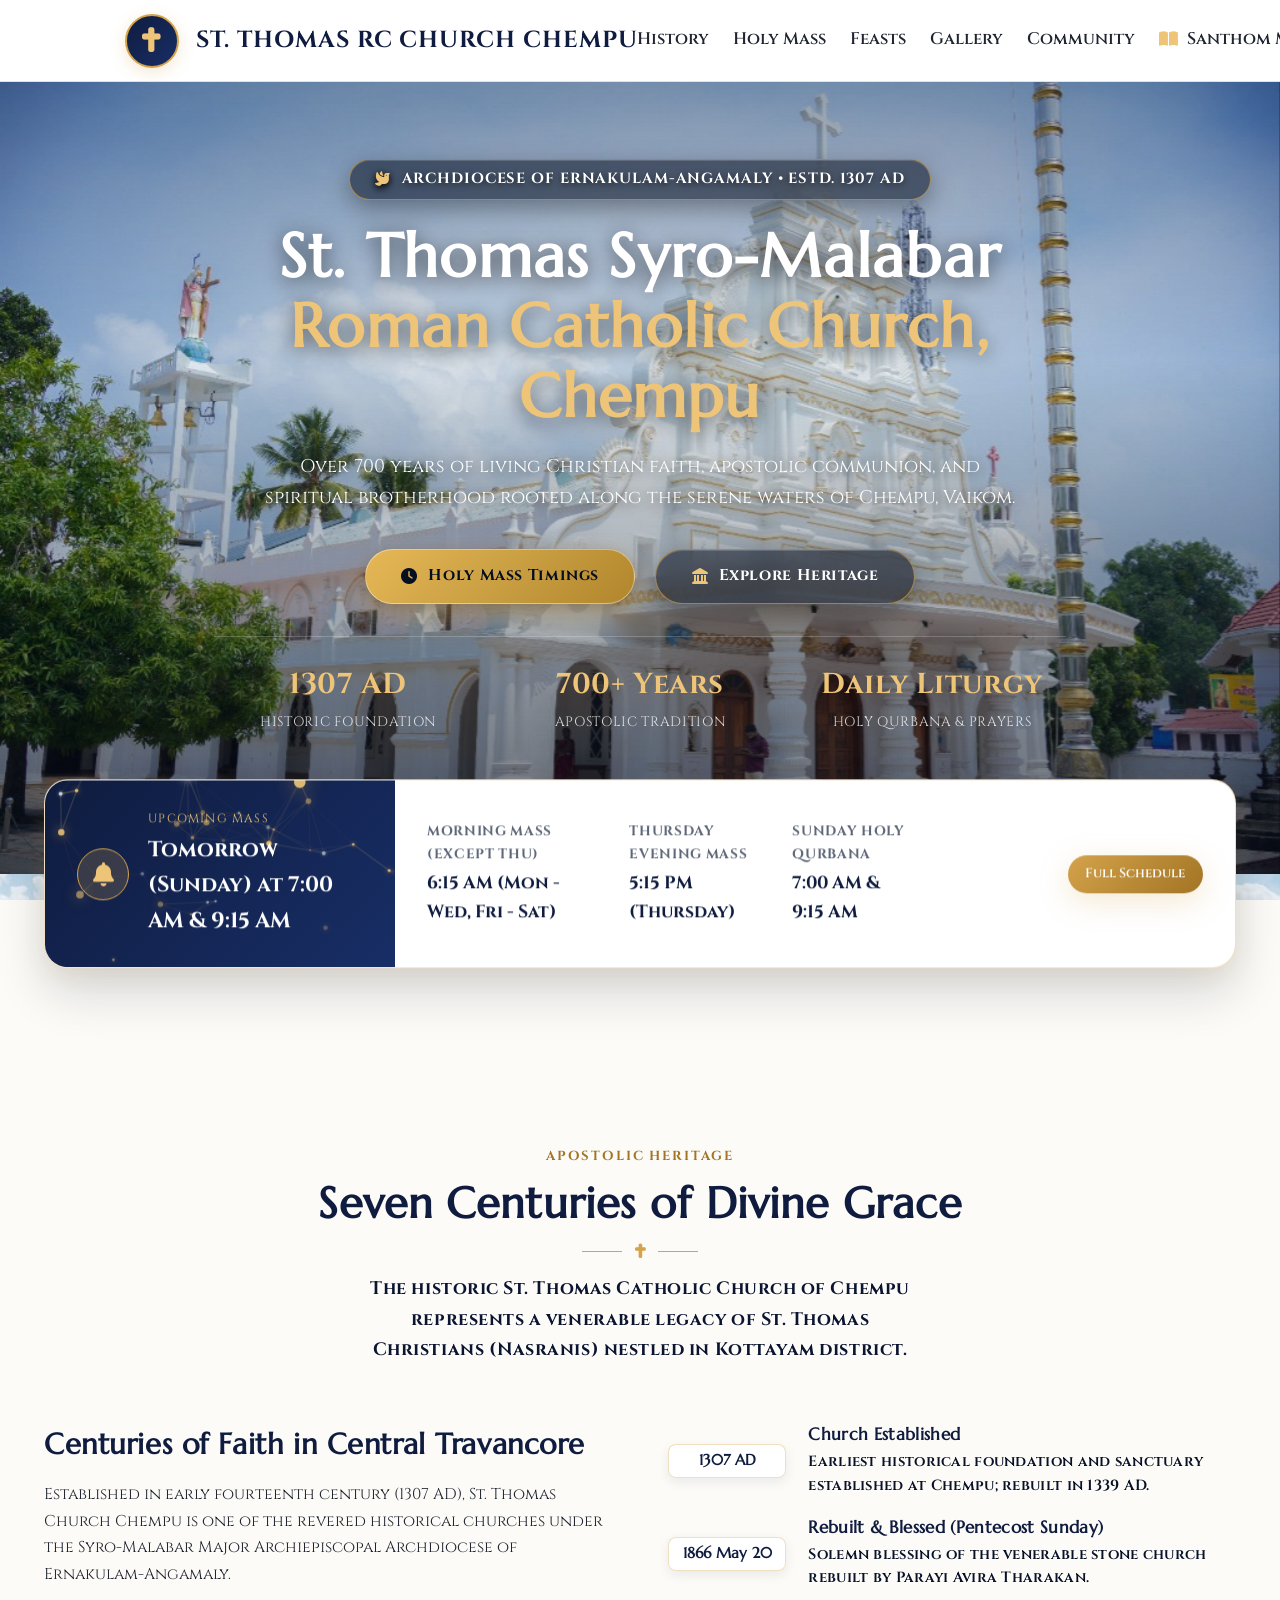
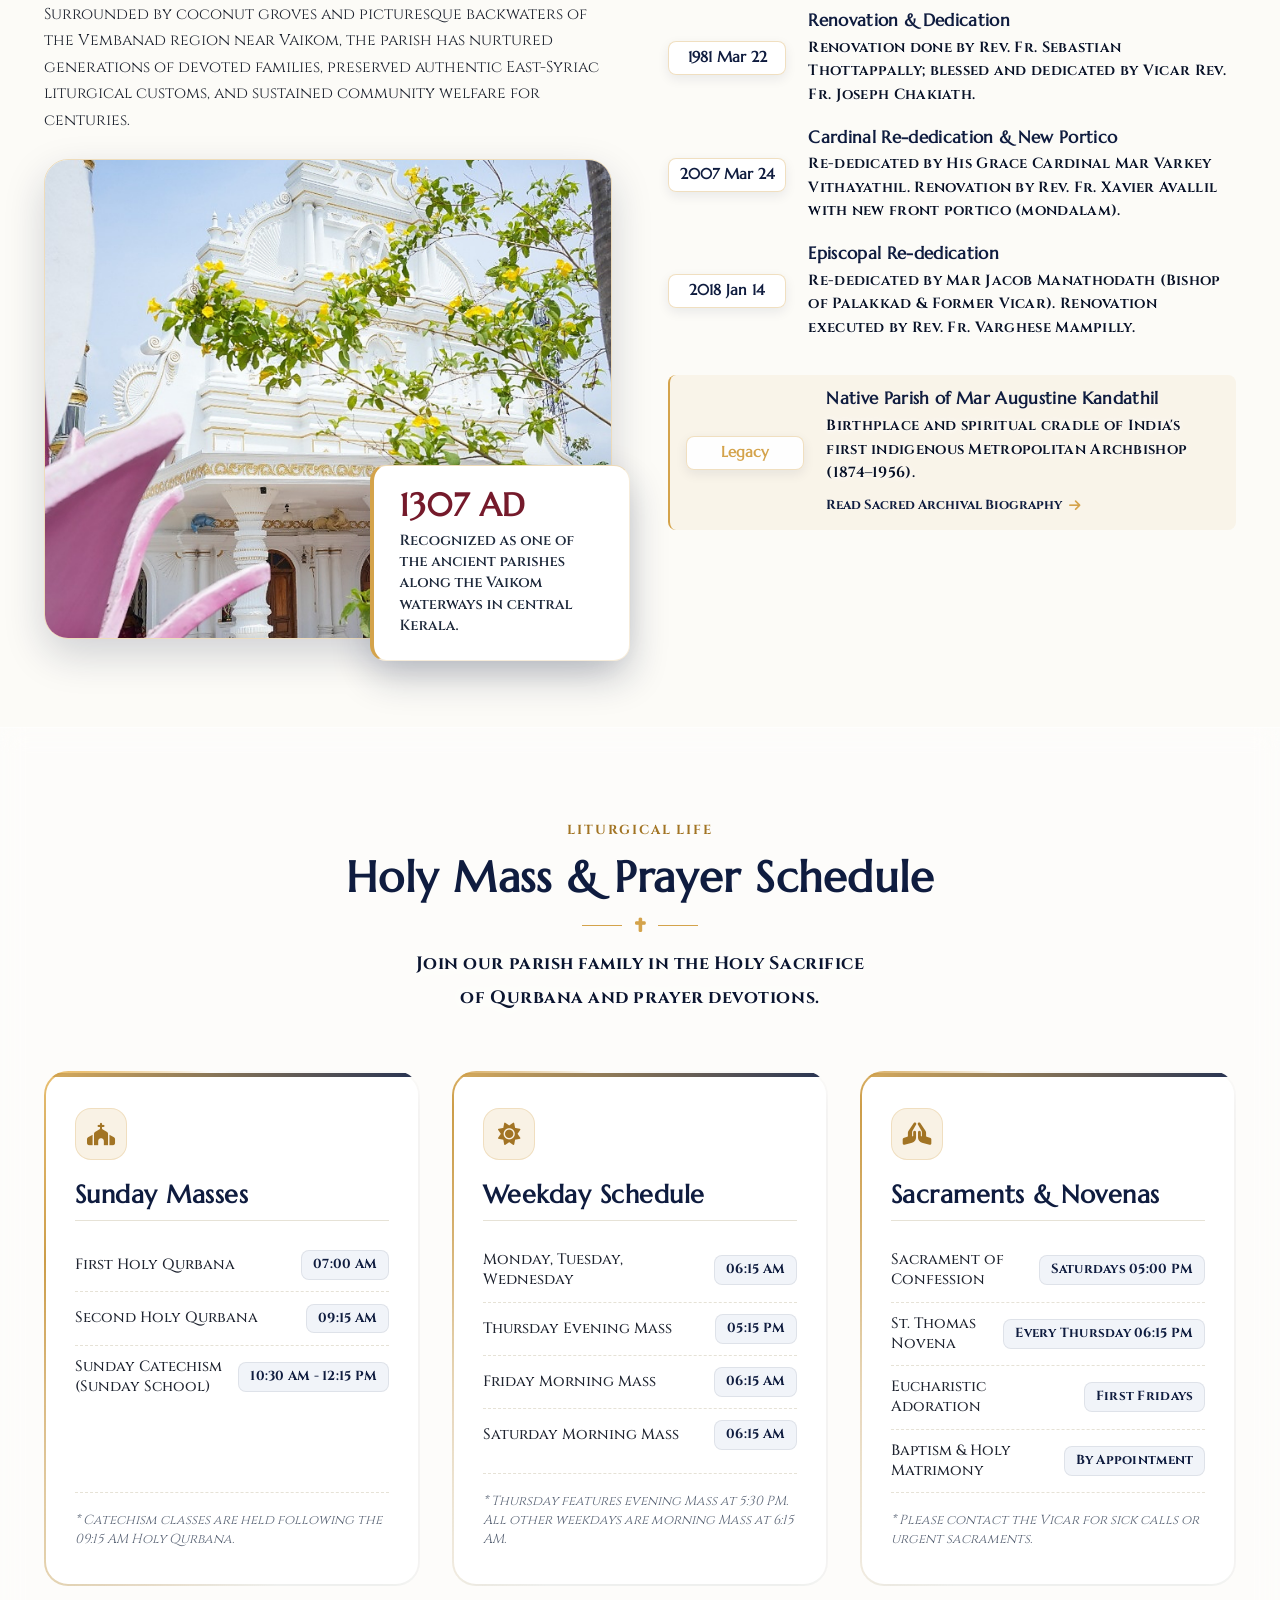
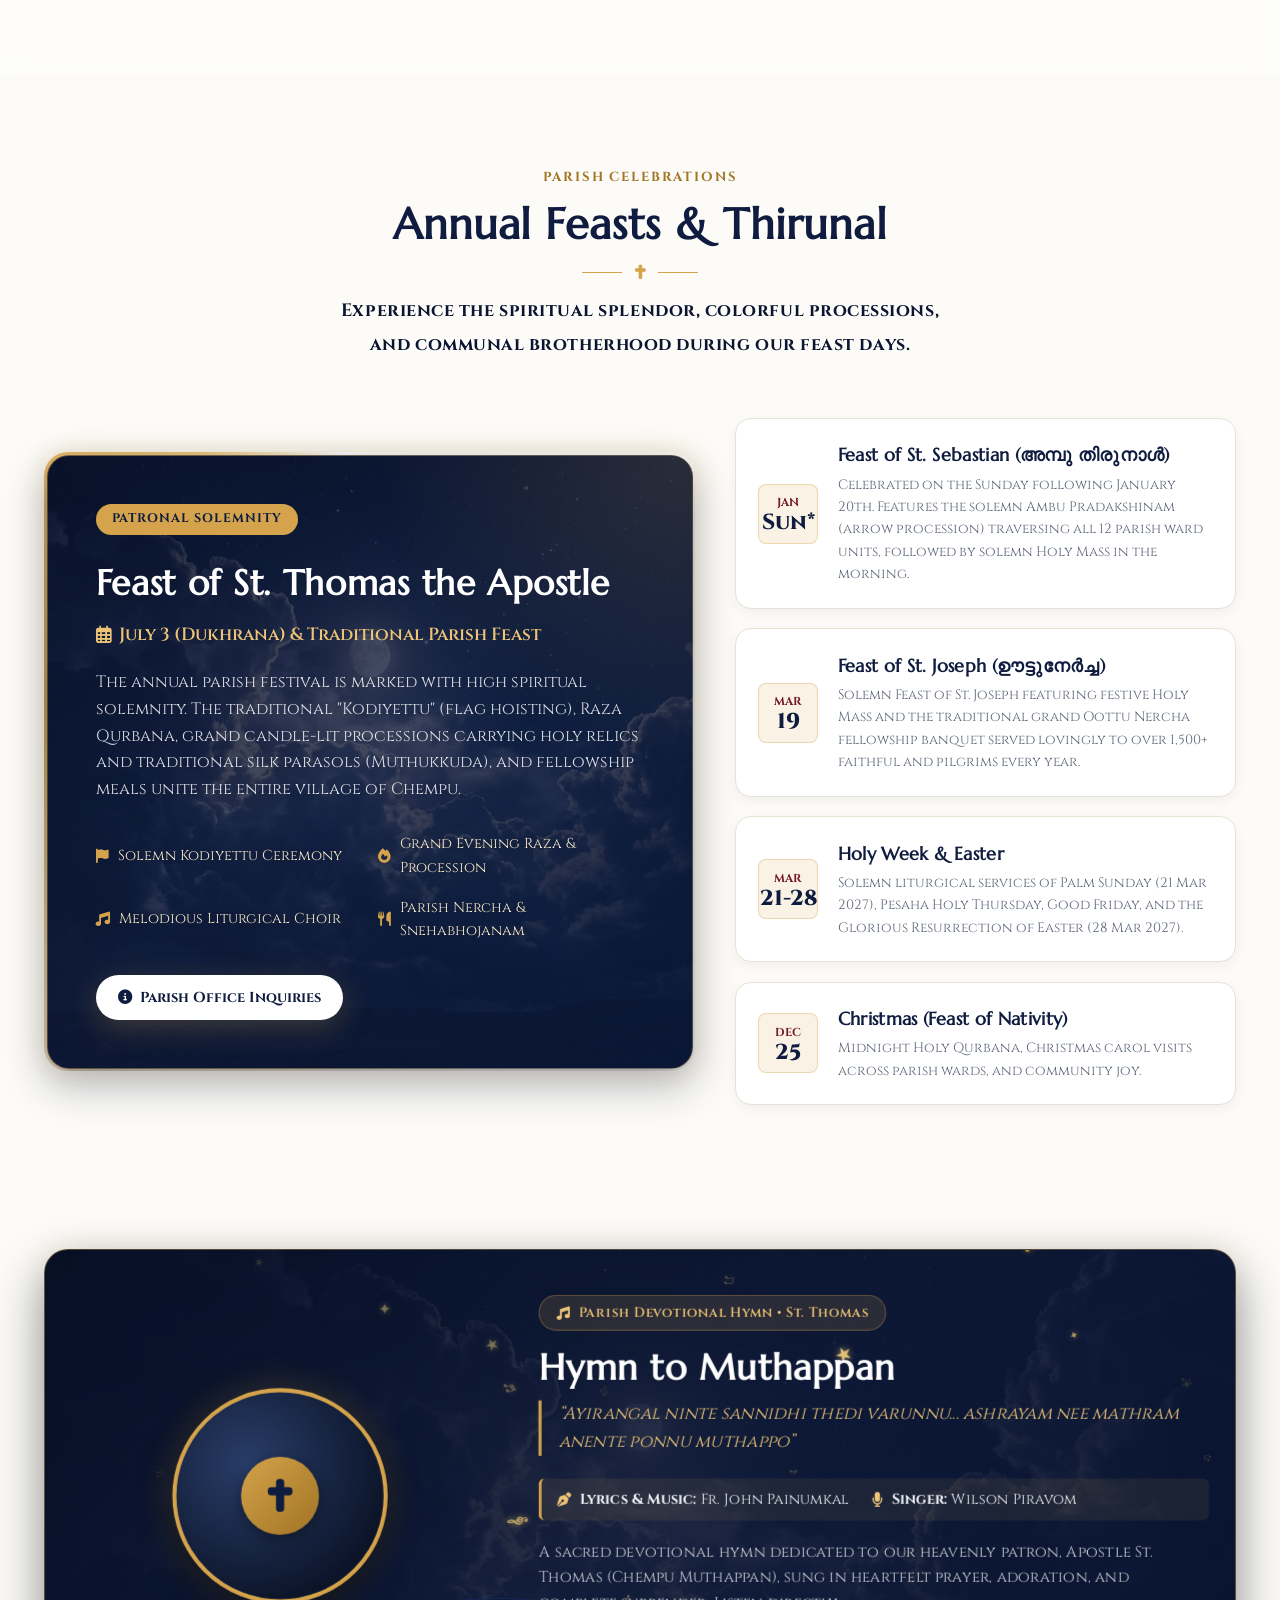
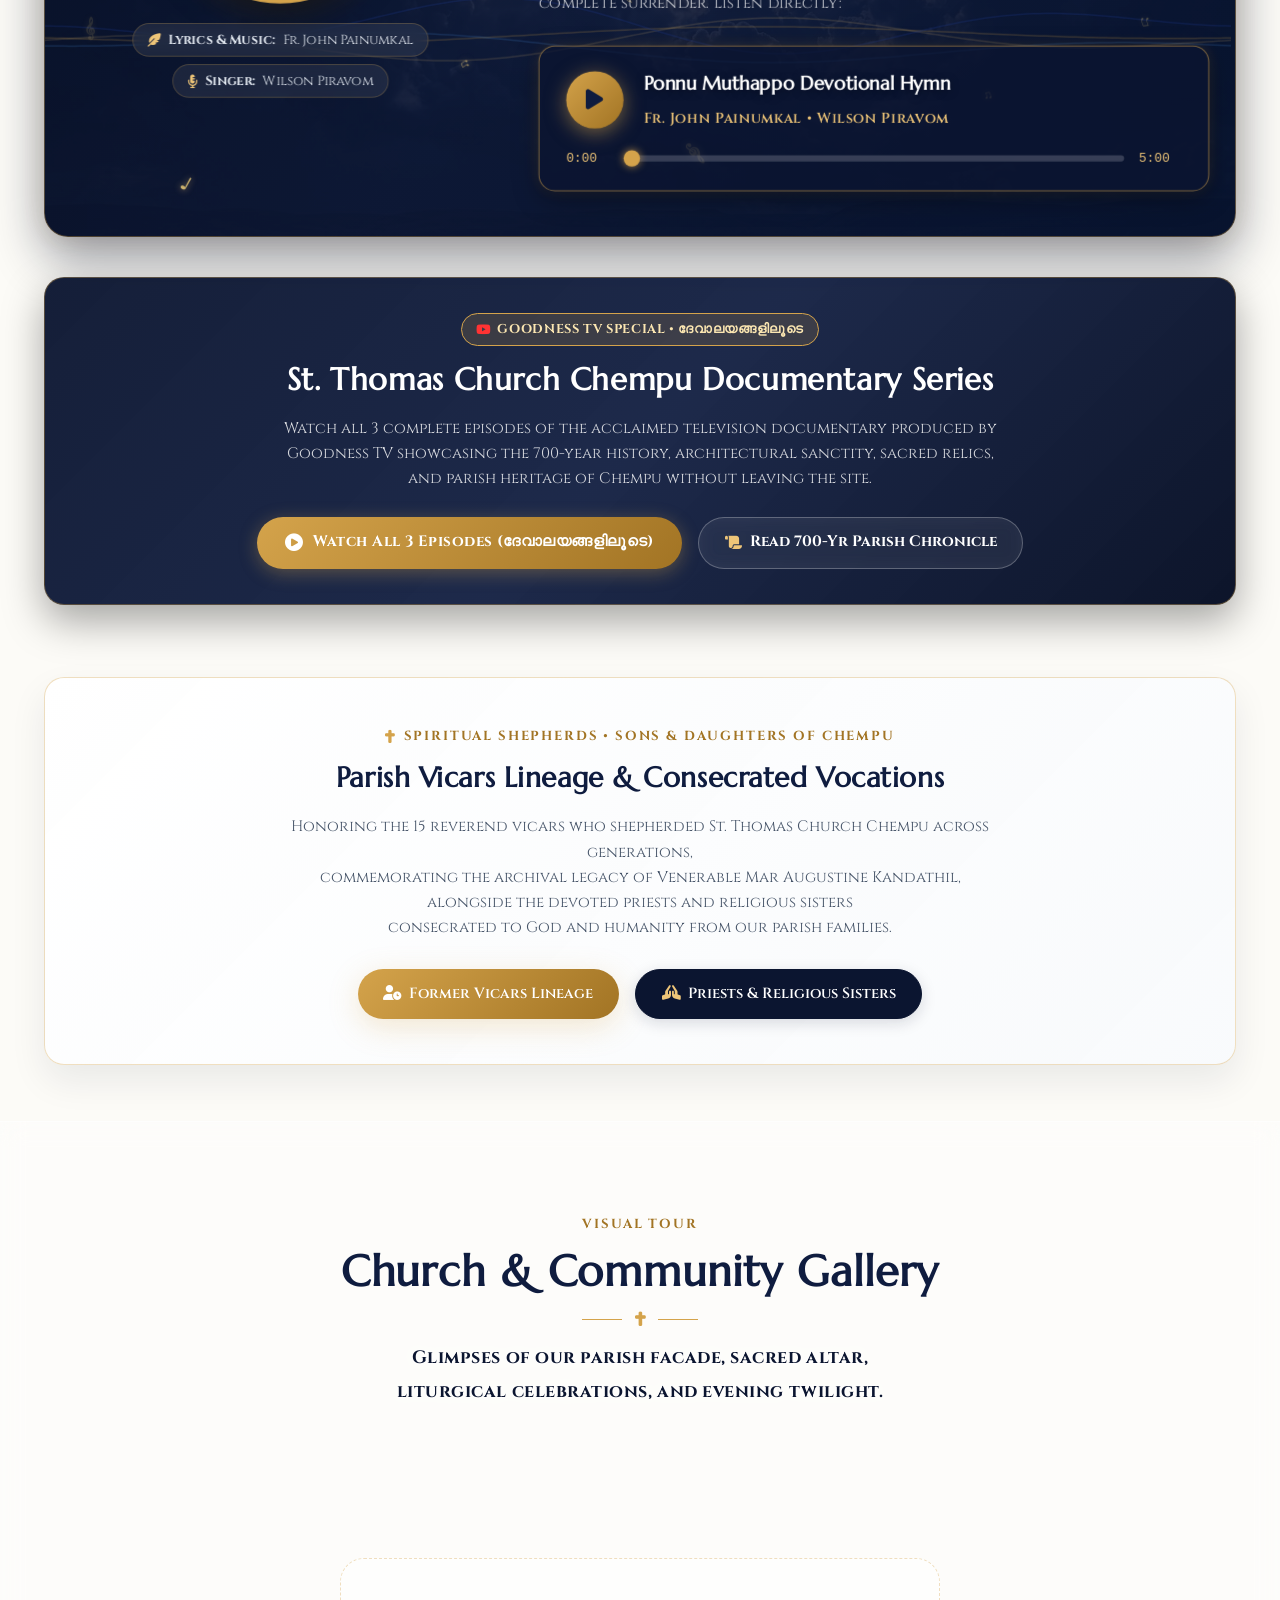
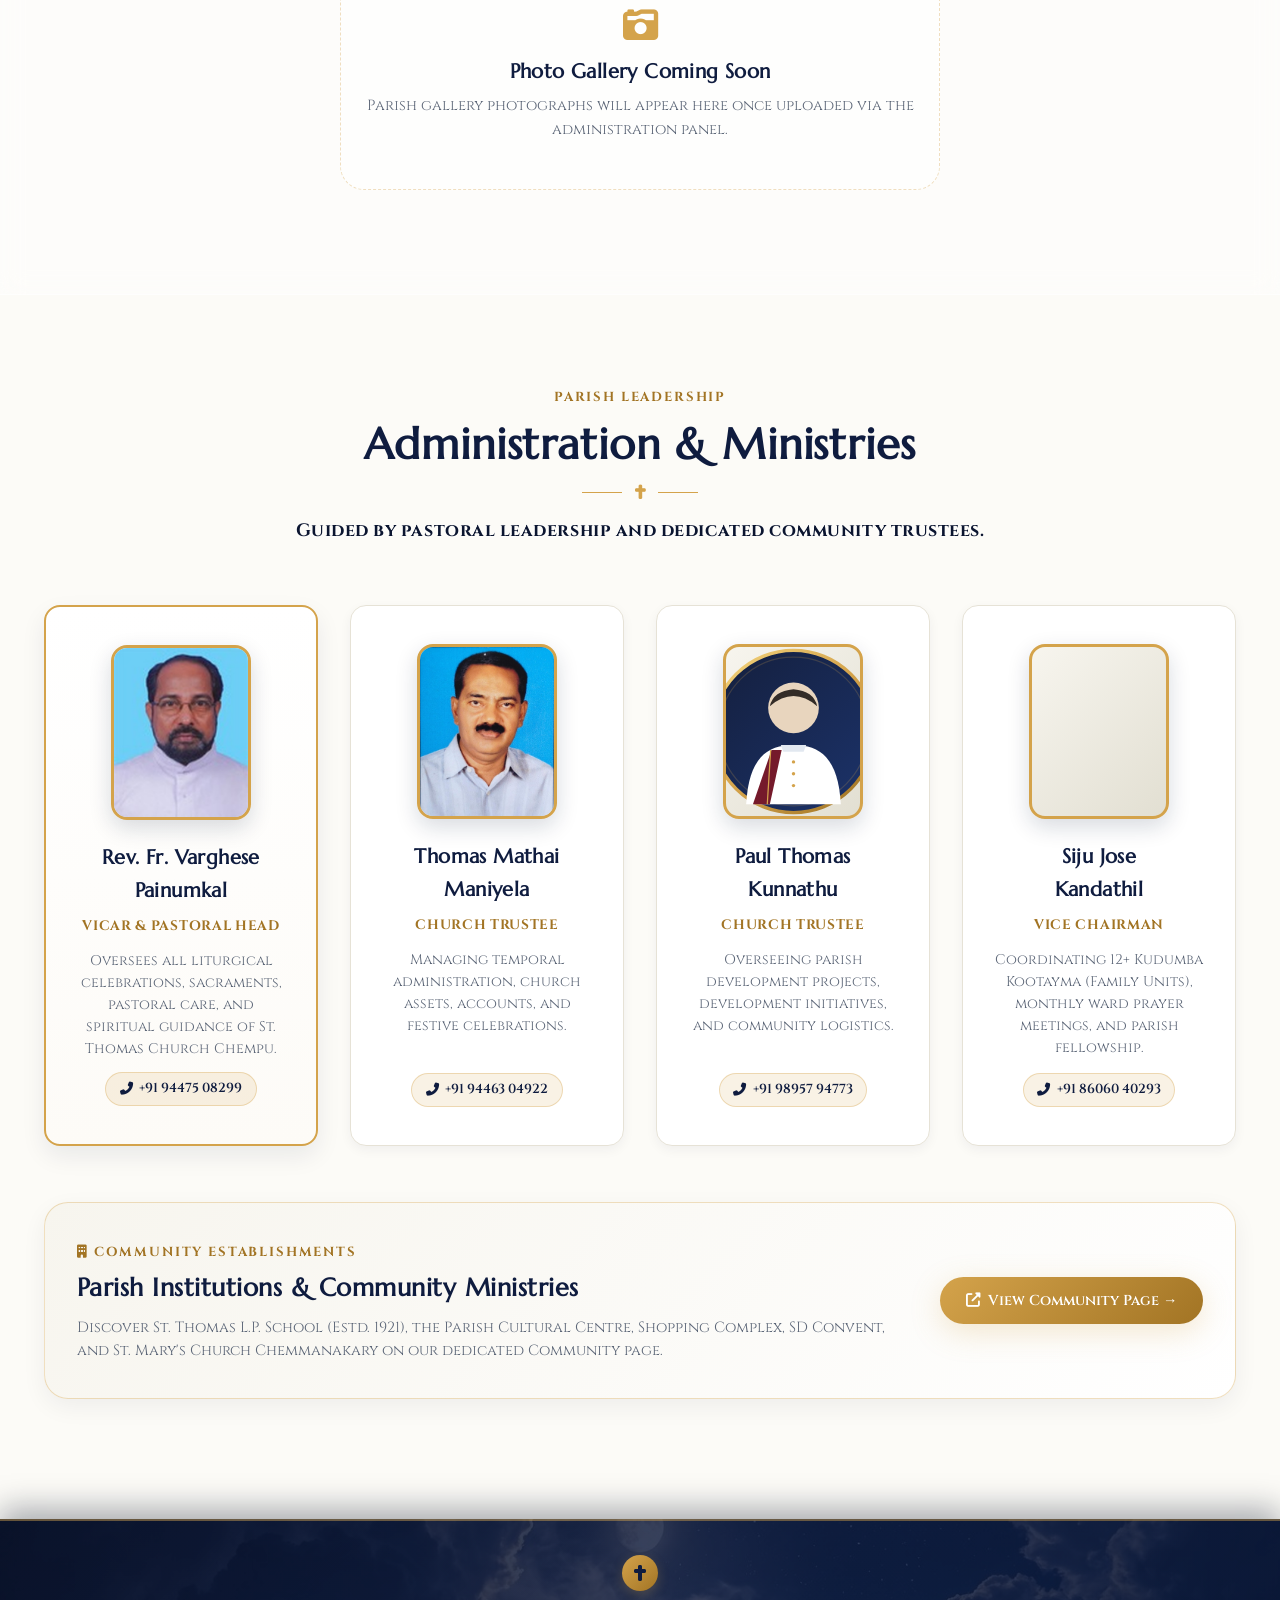
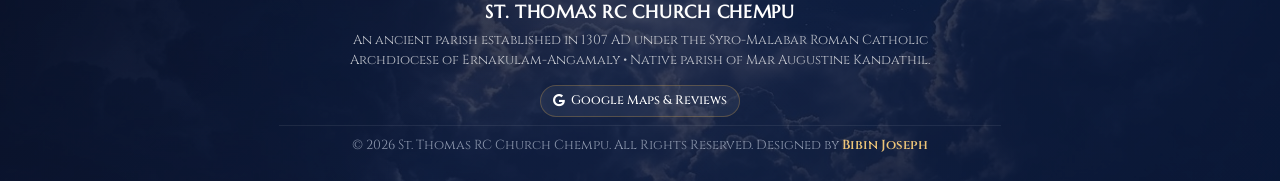
==== commit 77e764ee: "Lock stable production release: Next Mass ribbon centered on hero bottom edge, Thomas Mathai Maniyel" ====
--- a/index.html
+++ b/index.html
@@ -690,9 +690,9 @@
         <!-- 2. Trustee 1 -->
         <div class="admin-card scroll-reveal anim-admin-card" data-reveal-delay="120">
           <div class="admin-avatar">
-            <img src="assets/images/trustee1_avatar.svg" alt="Parish Trustee" id="live_trustee1_photo" loading="lazy" decoding="async">
-          </div>
-          <h4 class="admin-name" id="live_trustee1_name">Parish Trustee 1</h4>
+            <img src="assets/images/thomas_mathai_maniyela.jpg" alt="Thomas Mathai Maniyela - Parish Trustee" id="live_trustee1_photo" loading="lazy" decoding="async">
+          </div>
+          <h4 class="admin-name" id="live_trustee1_name">Thomas Mathai<br>Maniyela</h4>
           <div class="admin-role" id="live_trustee1_role">Church Trustee</div>
           <p class="admin-desc" id="live_trustee1_desc">Managing temporal administration, church assets, accounts, and festive celebrations.</p>
           <div class="admin-contact-pill" id="live_trustee1_phone_wrap">
--- a/assets/style.css
+++ b/assets/style.css
@@ -411,7 +411,7 @@
   z-index: 2;
   text-align: center;
   max-width: 900px;
-  padding: 2.5rem 1.5rem 8.5rem;
+  padding: 3rem 1.5rem 6.5rem;
 }
 
 .hero-subtitle-badge {
@@ -585,19 +585,21 @@
   }
 }
 
-/* Mass Schedule Banner Float & 3D Stage */
+/* Mass Schedule Banner Float & 3D Stage - Exactly straddling hero bottom edge */
 .next-mass-ribbon-stage {
   perspective: 1200px;
   position: relative;
   z-index: 25;
+  margin-top: 0;
 }
 
 .next-mass-ribbon {
   background: #ffffff;
   border-radius: var(--radius-lg, 18px);
   box-shadow: 0 24px 50px rgba(10, 20, 47, 0.16), 0 8px 24px rgba(212, 163, 75, 0.12);
-  margin-top: -3.5rem;
-  margin-bottom: 2.5rem;
+  margin-top: 0;
+  transform: translateY(-50%);
+  margin-bottom: calc(-50px + 2.5rem);
   position: relative;
   z-index: 10;
   border: 1.5px solid rgba(212, 163, 75, 0.35);
@@ -2963,7 +2965,9 @@
     margin-bottom: 2rem;
   }
   .next-mass-ribbon {
-    margin-top: 1rem;
+    margin-top: 0;
+    transform: translateY(-35%);
+    margin-bottom: 1.5rem;
   }
 }
 
@@ -3392,11 +3396,65 @@
 body.community-page .pious-wing-card,
 body.community-page .sd-convent-card-enhanced,
 body.community-page .filial-church-grand-card {
-  background: transparent !important;
-  backdrop-filter: blur(10px);
-  -webkit-backdrop-filter: blur(10px);
+  background: rgba(255, 255, 255, 0.42) !important;
+  backdrop-filter: blur(14px);
+  -webkit-backdrop-filter: blur(14px);
   box-shadow: 0 12px 35px rgba(20, 50, 100, 0.12), 0 2px 6px rgba(0, 0, 0, 0.04);
-  border: 1px solid rgba(255, 255, 255, 0.8);
+  border: 1px solid rgba(255, 255, 255, 0.85);
+}
+
+/* Sharp, high-contrast typography for Community descriptions & details */
+body.community-page .institution-desc,
+body.community-page .sd-desc,
+body.community-page .filial-grand-content p,
+body.community-page .section-lead {
+  color: #101c38 !important;
+  font-weight: 500;
+  -webkit-font-smoothing: antialiased;
+  -moz-osx-font-smoothing: grayscale;
+  text-rendering: optimizeLegibility;
+  text-shadow: 0 1px 1px rgba(255, 255, 255, 0.7);
+}
+
+body.community-page .institution-features span,
+body.community-page .sd-features-list span {
+  color: #111e3b !important;
+  font-weight: 550;
+  text-shadow: 0 1px 1px rgba(255, 255, 255, 0.6);
+}
+
+body.community-page .institution-card strong,
+body.community-page .sd-convent-card-enhanced strong,
+body.community-page .filial-church-grand-card strong {
+  color: #081126;
+  font-weight: 700;
+}
+
+/* Sharp, high-contrast footer notes for Parish Institutions cards */
+body.community-page .institution-card > div[style*="margin-top: auto"] {
+  color: #101c38 !important;
+  font-size: 0.88rem !important;
+  font-weight: 550;
+  -webkit-font-smoothing: antialiased;
+  -moz-osx-font-smoothing: grayscale;
+  text-rendering: optimizeLegibility;
+  text-shadow: 0 1px 1px rgba(255, 255, 255, 0.7);
+  border-top-color: rgba(212, 163, 75, 0.45) !important;
+}
+
+body.community-page .institution-card > div[style*="margin-top: auto"] span {
+  color: #101c38 !important;
+}
+
+body.community-page .institution-card > div[style*="margin-top: auto"] strong {
+  color: #060e20 !important;
+  font-weight: 700;
+}
+
+body.community-page .institution-card > div[style*="margin-top: auto"] i {
+  color: #b38128 !important;
+  font-size: 0.95rem;
+  filter: drop-shadow(0 1px 1px rgba(255, 255, 255, 0.8));
 }
 
 .subpage-hero {
@@ -3733,7 +3791,7 @@
 /* 1. Next Mass Ribbon: 3D Full 360-Degree Rotation & Smooth Landing Physics */
 .anim-ribbon-drop {
   opacity: 0;
-  transform: perspective(1400px) translateY(20px) rotateX(-360deg) scale(0.92);
+  transform: perspective(1400px) translateY(calc(-50% + 20px)) rotateX(-360deg) scale(0.92);
   transform-origin: 50% 50%;
   backface-visibility: visible;
   transition: opacity 0.85s cubic-bezier(0.2, 0.9, 0.3, 1), transform 1.35s cubic-bezier(0.16, 1, 0.3, 1), box-shadow 1.35s ease;
@@ -3741,7 +3799,7 @@
 
 .anim-ribbon-drop.is-revealed {
   opacity: 1;
-  transform: perspective(1400px) translateY(0) rotateX(0deg) scale(1) !important;
+  transform: perspective(1400px) translateY(-50%) rotateX(0deg) scale(1) !important;
   box-shadow: 0 24px 50px rgba(10, 20, 47, 0.16), 0 8px 24px rgba(212, 163, 75, 0.12);
 }
 
